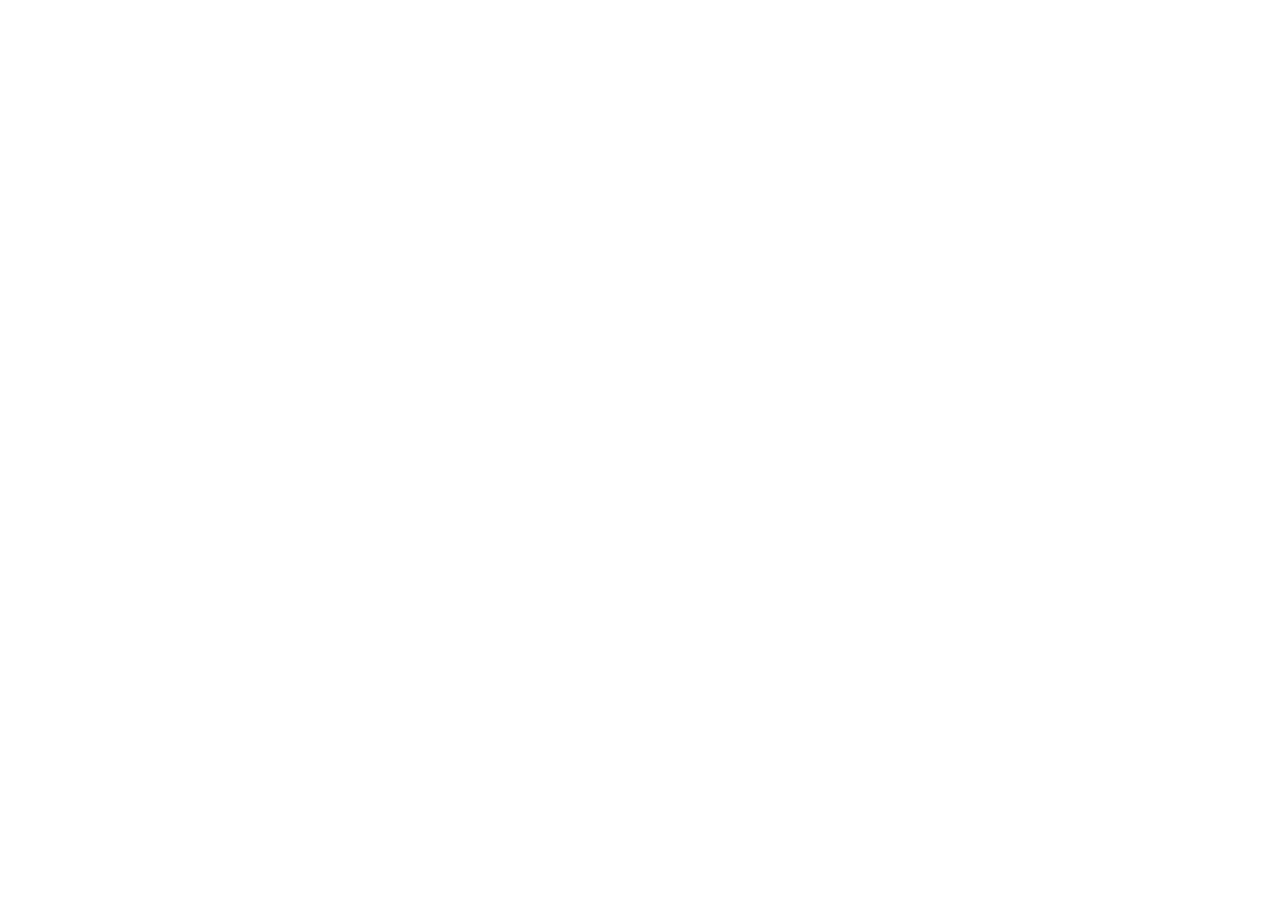
==== index.html @ f4fbe512 "redirect commit" ====
<html xmlns="http://www.w3.org/1999/xhtml" lang="en">

<head>
	<meta http-equiv="Content-Type" content="text/html; charset=utf-8" />
	<style type="text/css">
</style>
</head>
<BODY>
<A HREF="thesaathi.in/index.html">
	Saathi Foundation
</A>
<meta HTTP-EQUIV="Refresh" CONTENT="0; URL=https://ifahimkhan.github.io/Digital-Resume/">
</BODY>
</html>
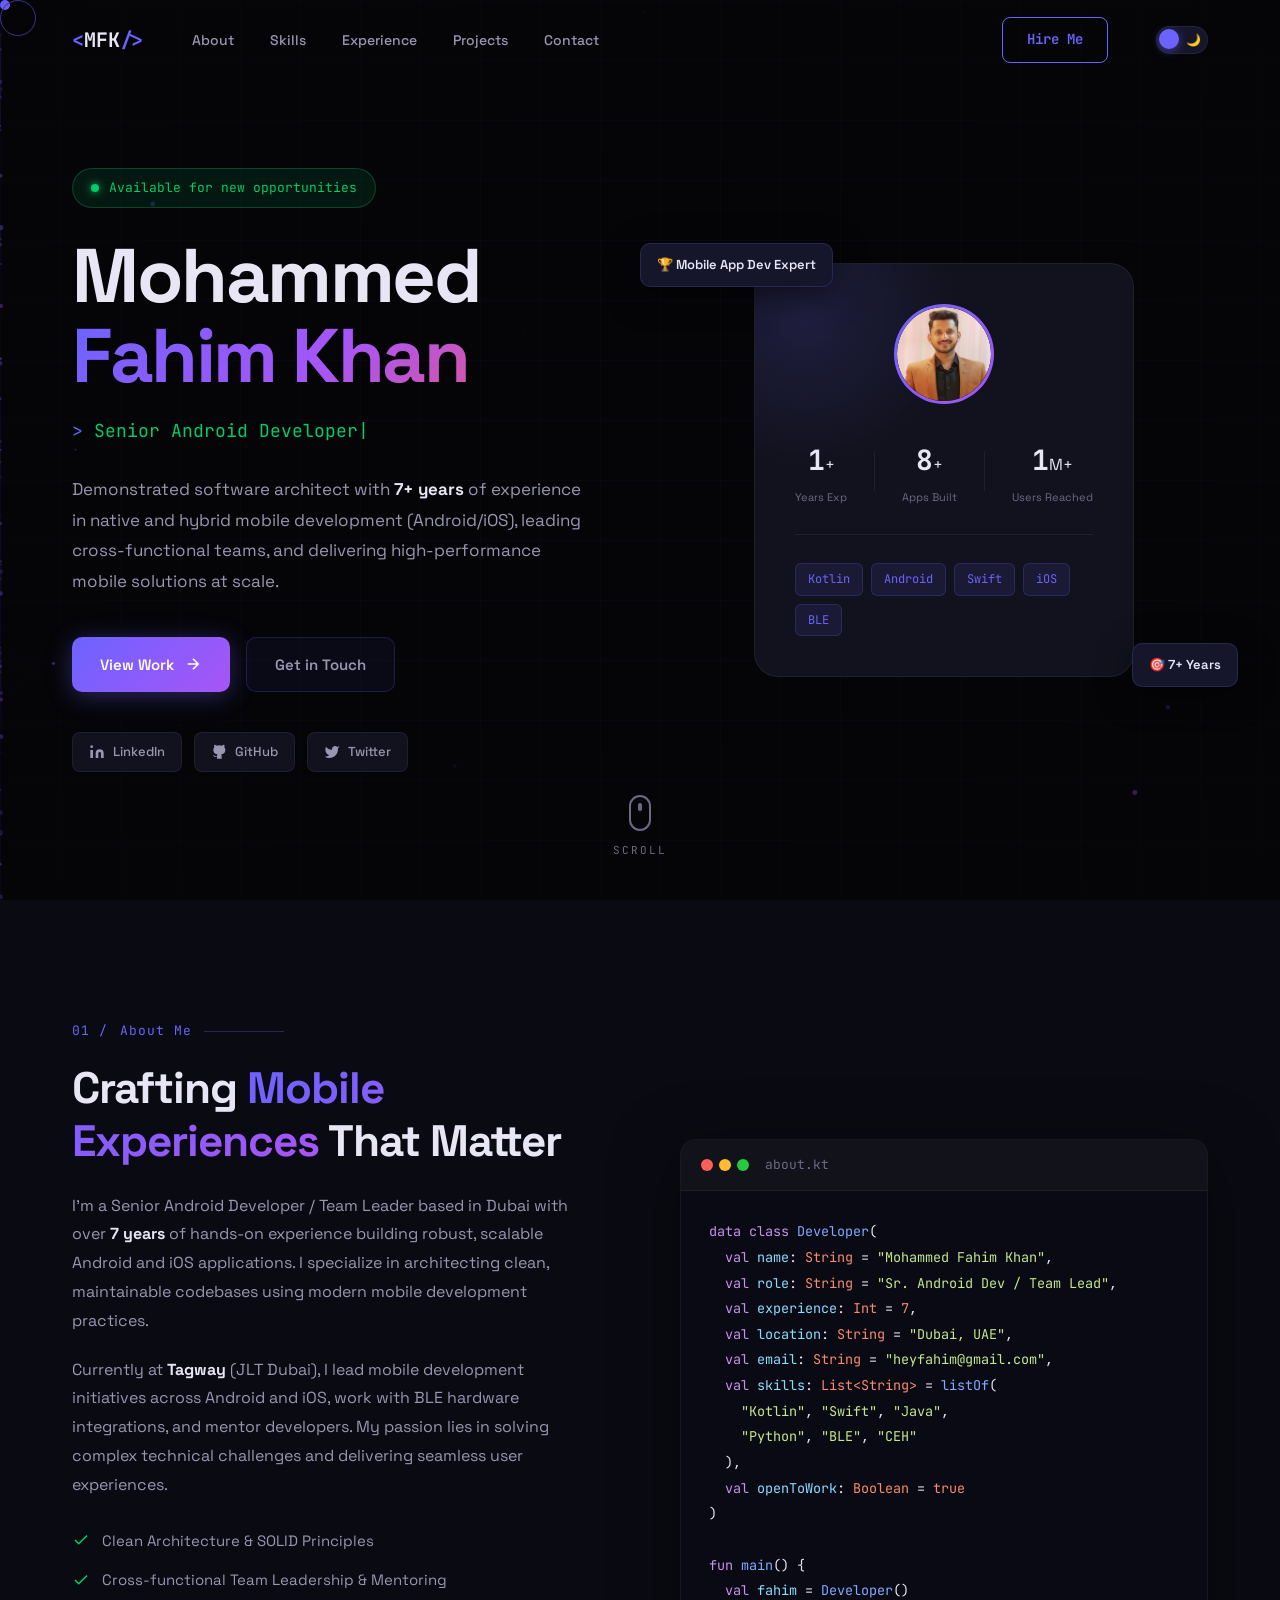
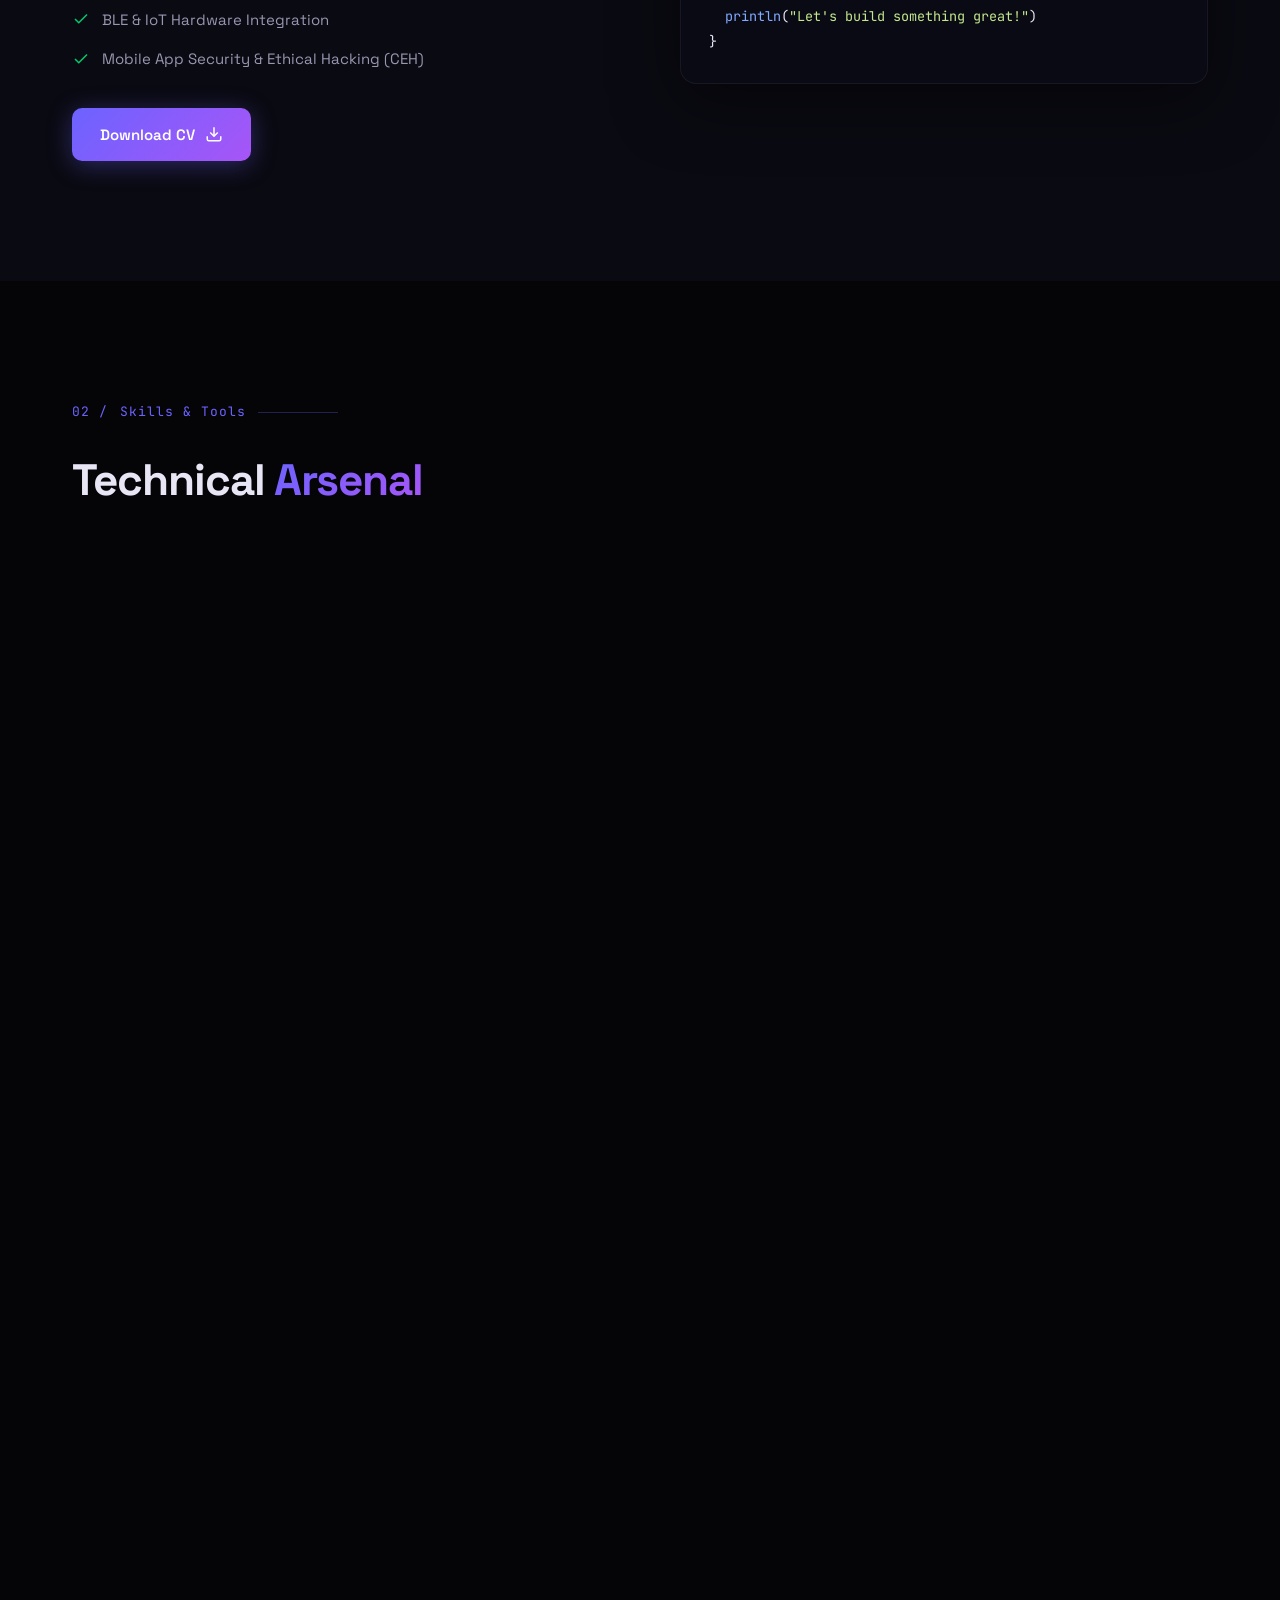
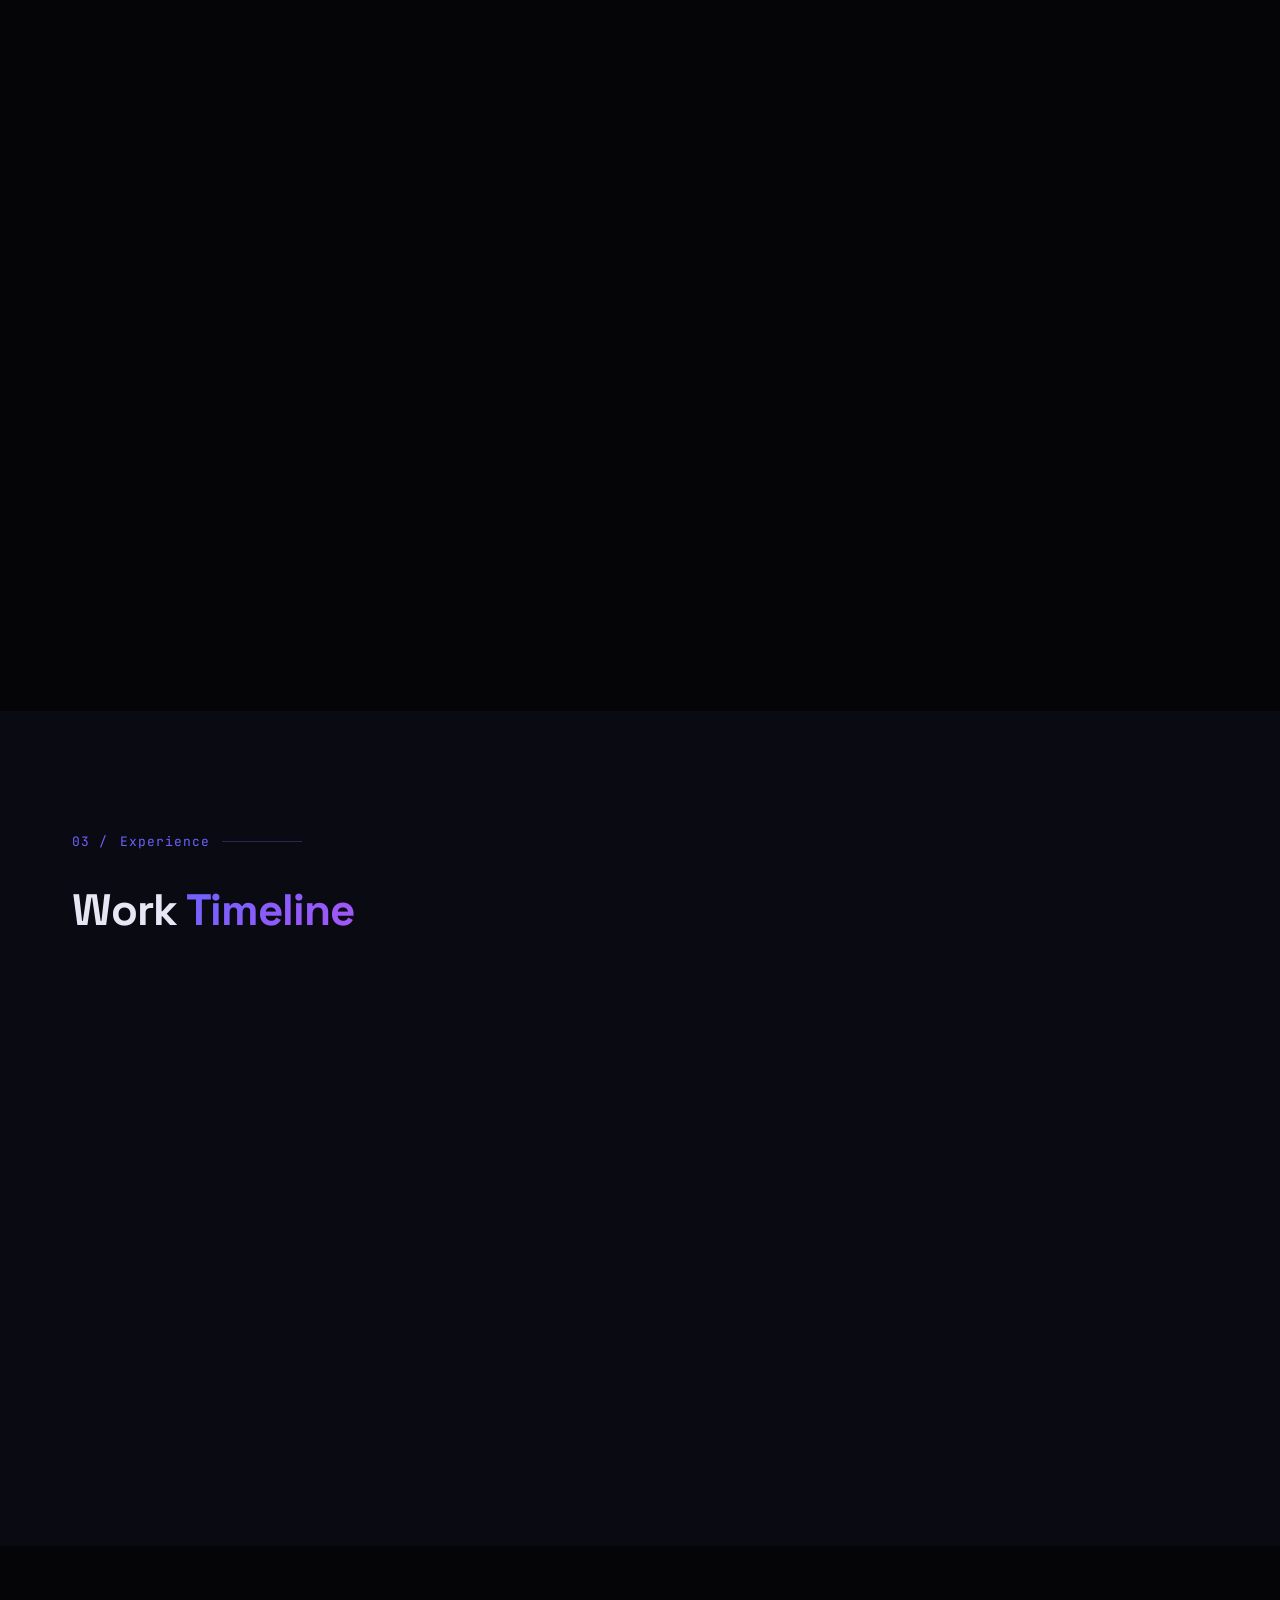
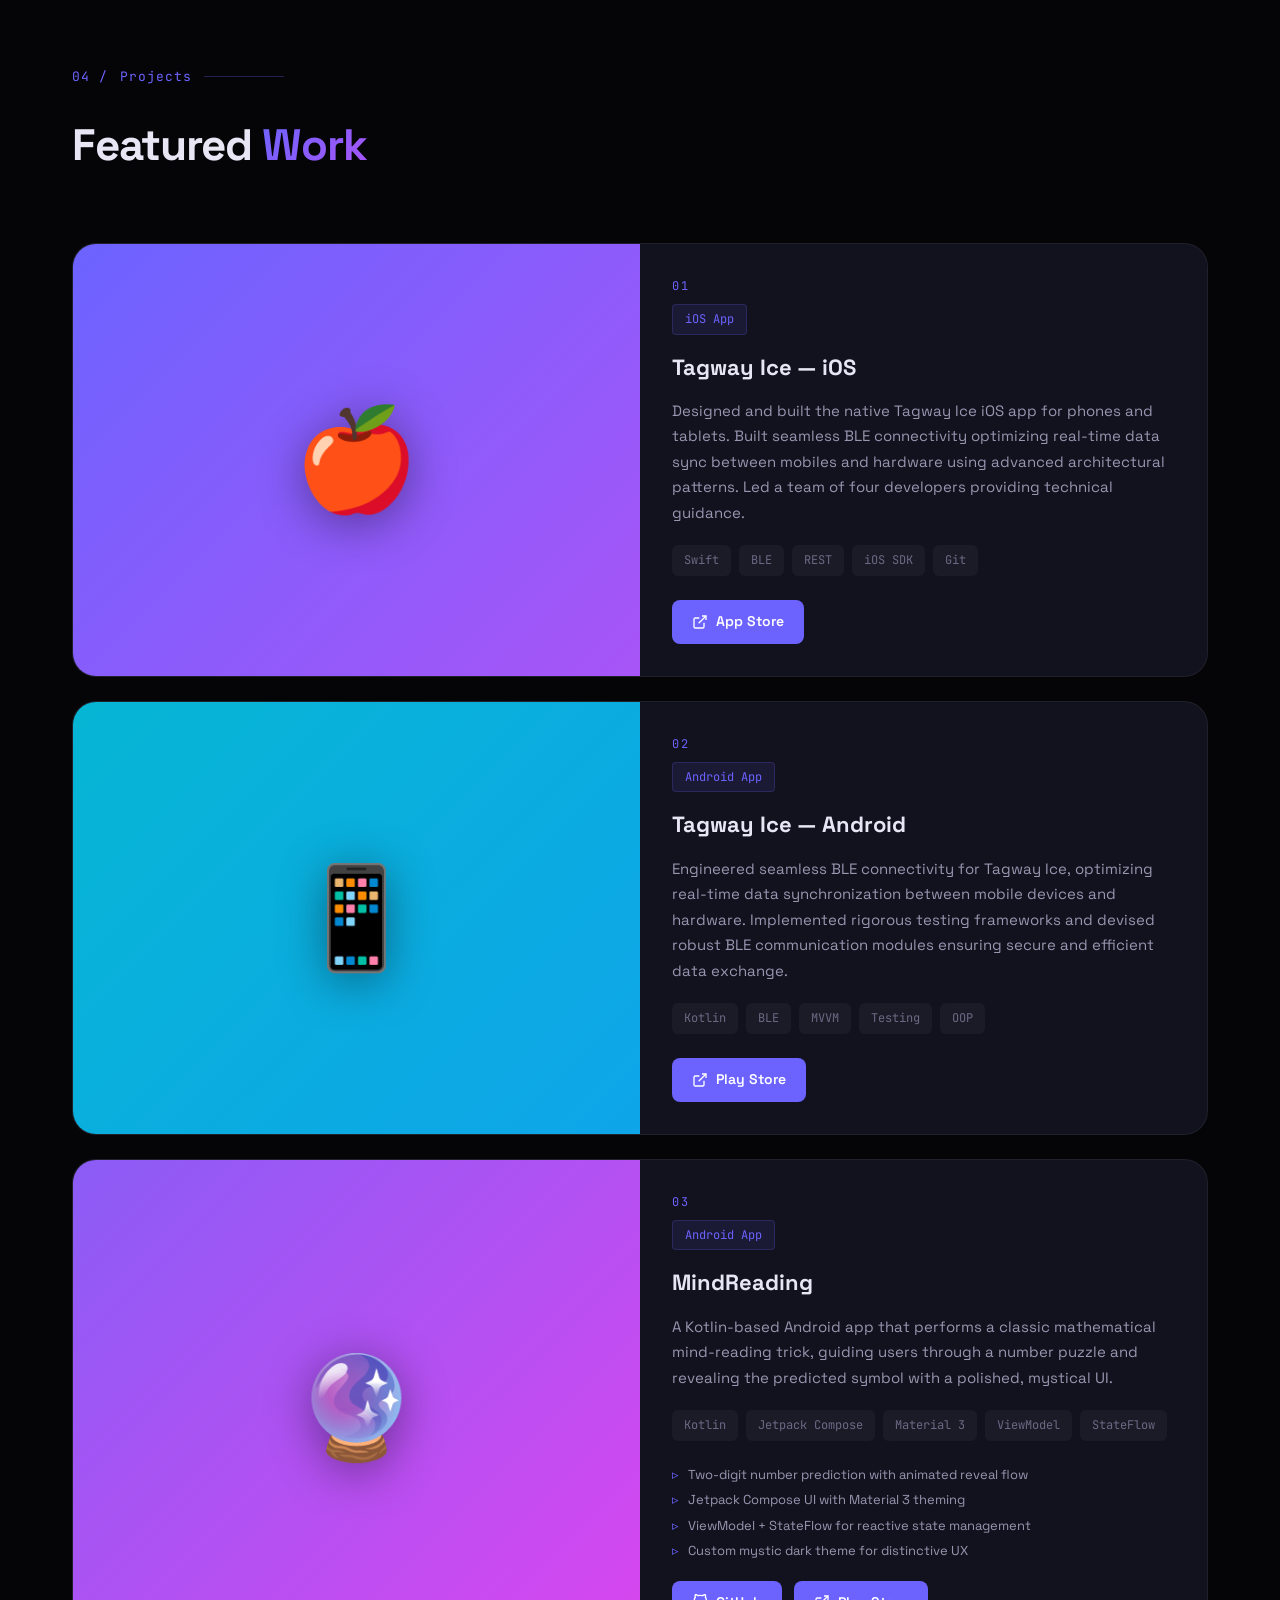
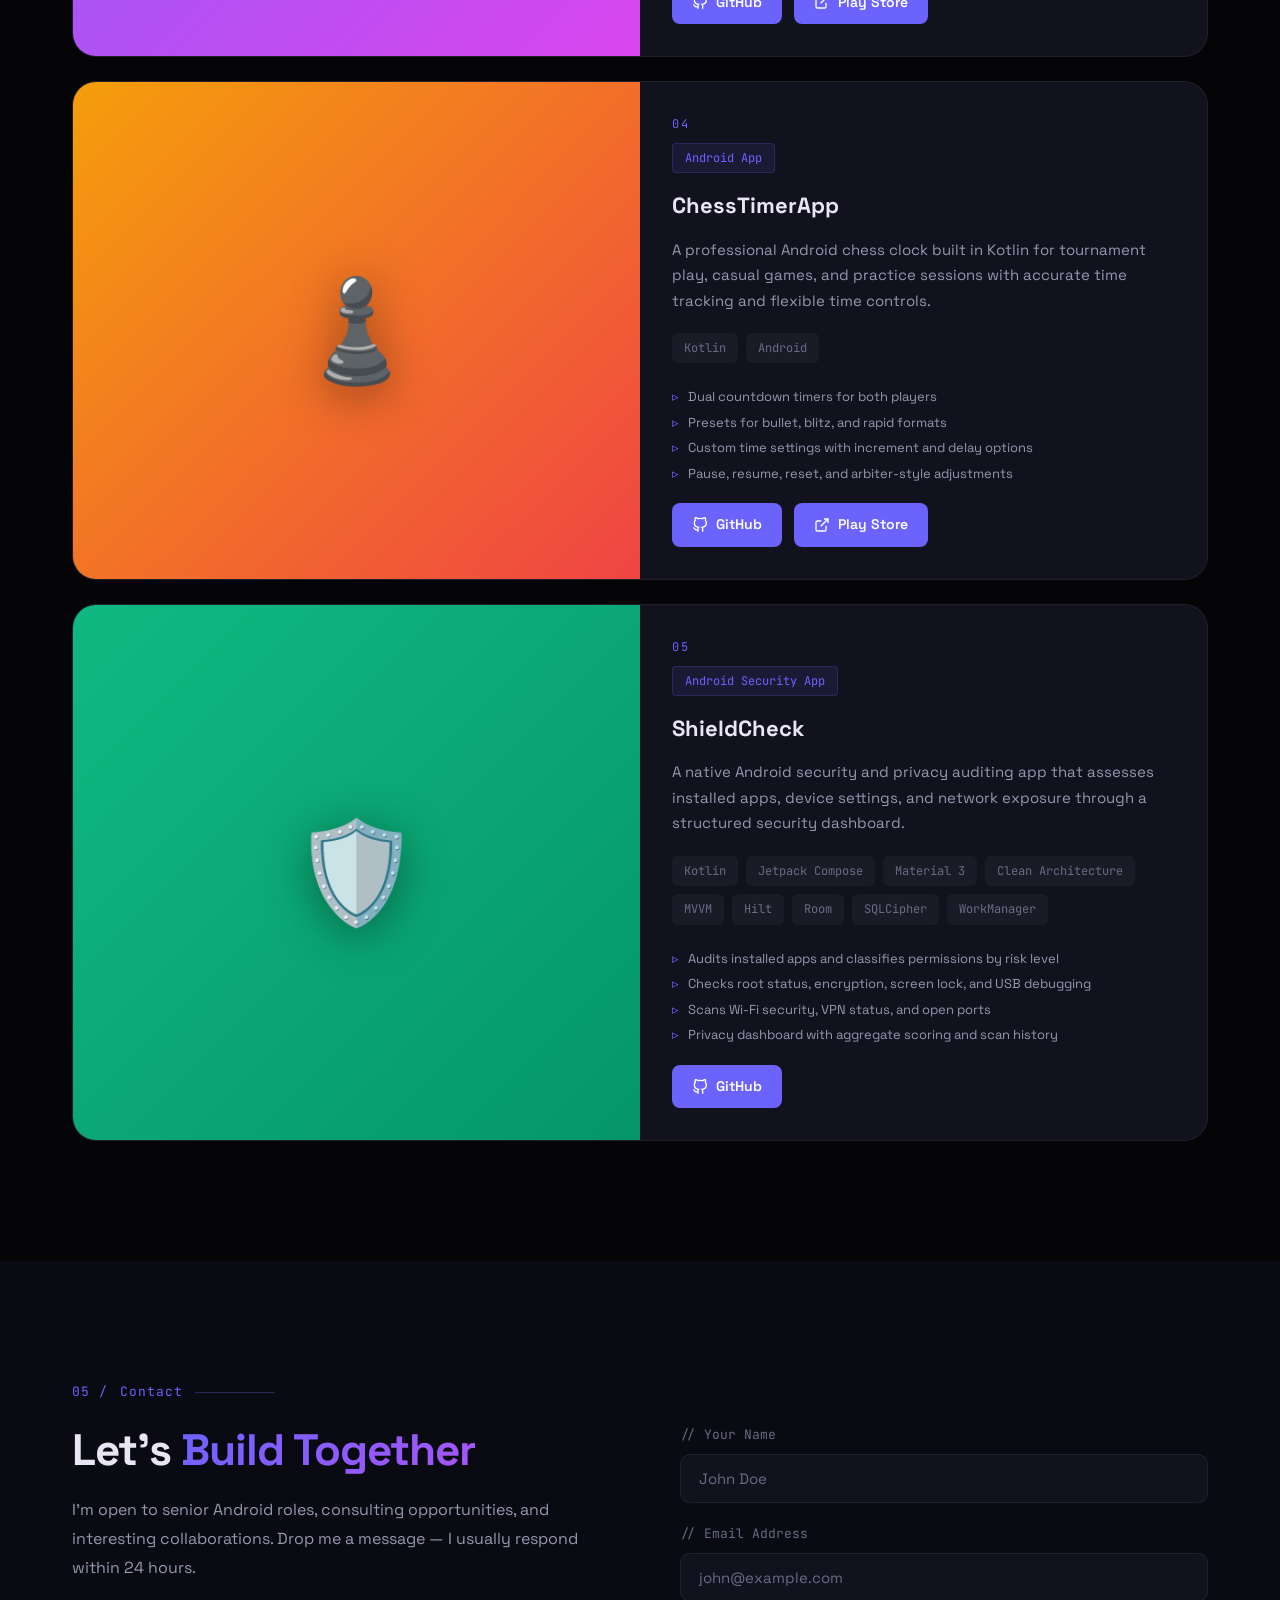
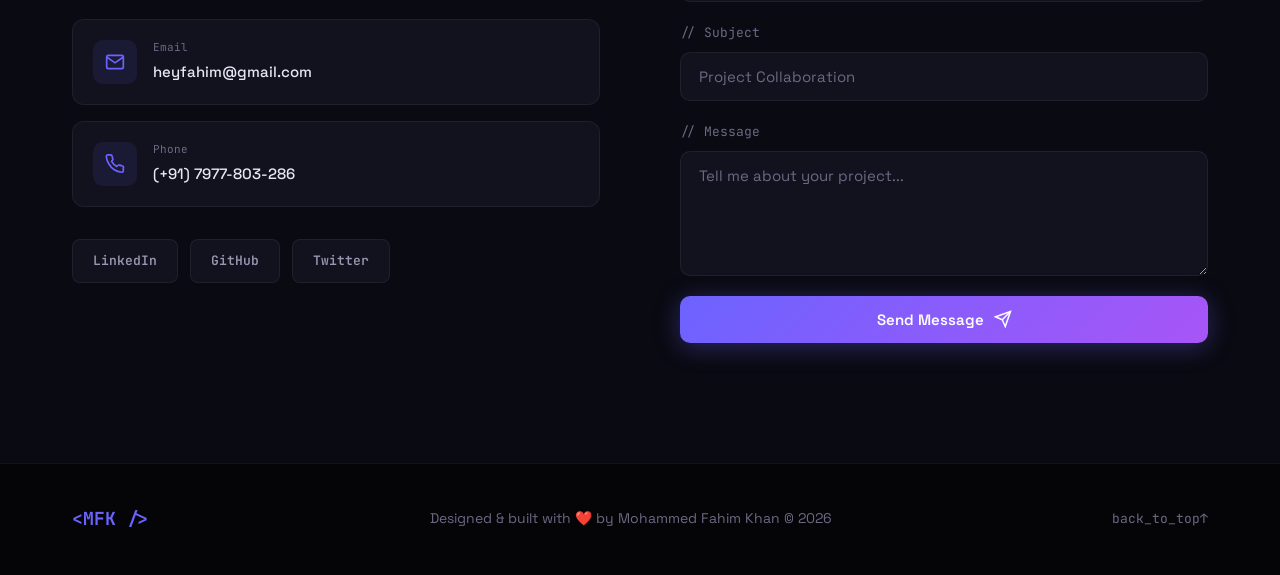
==== commit 66311540: "Add files via upload moving portfolio" ====
--- a/index.html
+++ b/index.html
@@ -1,18 +1,719 @@
-<html xmlns="http://www.w3.org/1999/xhtml" lang="en">
-
+<!DOCTYPE html>
+<html lang="en">
 <head>
-	<meta http-equiv="Content-Type" content="text/html; charset=utf-8" />
-	<style type="text/css">
-</style>
+  <meta charset="UTF-8" />
+  <meta name="viewport" content="width=device-width, initial-scale=1.0" />
+  <title>Mohammed Fahim Khan — Senior Android Developer / Team Leader</title>
+  <link rel="stylesheet" href="style.css" />
+  <link rel="preconnect" href="https://fonts.googleapis.com" />
+  <link href="https://fonts.googleapis.com/css2?family=Space+Grotesk:wght@300;400;500;600;700&family=JetBrains+Mono:wght@400;500;700&display=swap" rel="stylesheet" />
 </head>
-<BODY>
-<A HREF="thesaathi.in/index.html">
-	Saathi Foundation
-</A>
-<meta HTTP-EQUIV="Refresh" CONTENT="0; URL=https://ifahimkhan.github.io/Digital-Resume/">
-</BODY>
+<body>
+
+  <!-- CURSOR -->
+  <div class="cursor" id="cursor"></div>
+  <div class="cursor-follower" id="cursorFollower"></div>
+
+  <!-- LOADER -->
+  <div class="loader" id="loader">
+    <div class="loader-inner">
+      <div class="loader-code">
+        <span class="mono">&lt;loading/&gt;</span>
+        <div class="loader-bar"><div class="loader-fill"></div></div>
+      </div>
+    </div>
+  </div>
+
+  <!-- NAVBAR -->
+  <nav class="navbar" id="navbar">
+    <div class="nav-inner">
+      <a href="#home" class="nav-logo">
+        <span class="logo-bracket">&lt;</span>MFK<span class="logo-bracket">/&gt;</span>
+      </a>
+      <ul class="nav-links">
+        <li><a href="#about" data-text="About">About</a></li>
+        <li><a href="#skills" data-text="Skills">Skills</a></li>
+        <li><a href="#experience" data-text="Experience">Experience</a></li>
+        <li><a href="#projects" data-text="Projects">Projects</a></li>
+        <li><a href="#contact" data-text="Contact">Contact</a></li>
+      </ul>
+      <a href="mailto:heyfahim@gmail.com" class="nav-cta">Hire Me</a>
+      <label class="theme-toggle" title="Toggle theme" aria-label="Toggle dark/light mode">
+        <input type="checkbox" id="themeToggle" />
+        <span class="theme-toggle-track">
+          <span class="icon-sun">☀️</span>
+          <span class="icon-moon">🌙</span>
+        </span>
+        <span class="theme-toggle-thumb"></span>
+      </label>
+      <button class="hamburger" id="hamburger" aria-label="Menu">
+        <span></span><span></span><span></span>
+      </button>
+    </div>
+    <div class="mobile-nav" id="mobileNav">
+      <a href="#about" class="mobile-link">About</a>
+      <a href="#skills" class="mobile-link">Skills</a>
+      <a href="#experience" class="mobile-link">Experience</a>
+      <a href="#projects" class="mobile-link">Projects</a>
+      <a href="#contact" class="mobile-link">Contact</a>
+    </div>
+  </nav>
+
+  <!-- HERO -->
+  <section class="hero" id="home">
+    <div class="hero-bg">
+      <canvas id="particleCanvas"></canvas>
+    </div>
+    <div class="hero-grid-lines"></div>
+    <div class="hero-content">
+      <div class="hero-left">
+        <div class="hero-tag">
+          <span class="tag-dot"></span>
+          <span class="mono">Available for new opportunities</span>
+        </div>
+        <h1 class="hero-name">
+          <span class="name-line">Mohammed</span>
+          <span class="name-line accent">Fahim Khan</span>
+        </h1>
+        <div class="hero-title">
+          <span class="mono title-prefix">&gt;&nbsp;</span>
+          <span class="typed-text" id="typedText"></span>
+          <span class="cursor-blink">|</span>
+        </div>
+        <p class="hero-bio">
+          Demonstrated software architect with <strong>7+ years</strong> of experience in
+          native and hybrid mobile development (Android/iOS), leading cross-functional teams,
+          and delivering high-performance mobile solutions at scale.
+        </p>
+        <div class="hero-actions">
+          <a href="#projects" class="btn btn-primary">
+            <span>View Work</span>
+            <svg viewBox="0 0 24 24" fill="none" stroke="currentColor" stroke-width="2"><path d="M5 12h14M12 5l7 7-7 7"/></svg>
+          </a>
+          <a href="#contact" class="btn btn-ghost">Get in Touch</a>
+        </div>
+        <div class="hero-social">
+          <a href="https://www.linkedin.com/in/ifahimkhan/" target="_blank" class="social-chip" aria-label="LinkedIn">
+            <svg viewBox="0 0 24 24" fill="currentColor"><path d="M16 8a6 6 0 0 1 6 6v7h-4v-7a2 2 0 0 0-2-2 2 2 0 0 0-2 2v7h-4v-7a6 6 0 0 1 6-6zM2 9h4v12H2z"/><circle cx="4" cy="4" r="2"/></svg>
+            LinkedIn
+          </a>
+          <a href="https://github.com/ifahimkhan" target="_blank" class="social-chip" aria-label="GitHub">
+            <svg viewBox="0 0 24 24" fill="currentColor"><path d="M9 19c-5 1.5-5-2.5-7-3m14 6v-3.87a3.37 3.37 0 0 0-.94-2.61c3.14-.35 6.44-1.54 6.44-7A5.44 5.44 0 0 0 20 4.77 5.07 5.07 0 0 0 19.91 1S18.73.65 16 2.48a13.38 13.38 0 0 0-7 0C6.27.65 5.09 1 5.09 1A5.07 5.07 0 0 0 5 4.77a5.44 5.44 0 0 0-1.5 3.78c0 5.42 3.3 6.61 6.44 7A3.37 3.37 0 0 0 9 18.13V22"/></svg>
+            GitHub
+          </a>
+          <a href="https://twitter.com/I_fahimkhan" target="_blank" class="social-chip" aria-label="Twitter">
+            <svg viewBox="0 0 24 24" fill="currentColor"><path d="M23 3a10.9 10.9 0 0 1-3.14 1.53 4.48 4.48 0 0 0-7.86 3v1A10.66 10.66 0 0 1 3 4s-4 9 5 13a11.64 11.64 0 0 1-7 2c9 5 20 0 20-11.5a4.5 4.5 0 0 0-.08-.83A7.72 7.72 0 0 0 23 3z"/></svg>
+            Twitter
+          </a>
+        </div>
+      </div>
+      <div class="hero-right">
+        <div class="hero-card-wrap">
+          <div class="hero-card">
+            <div class="card-glow"></div>
+            <div class="avatar-ring">
+              <div class="avatar"><img src="assets/images/ifahimkhan.jpg" alt="Mohammed Fahim Khan" class="avatar-img"></div>
+            </div>
+            <div class="card-stats">
+              <div class="stat-item">
+                <span class="stat-num" data-target="7">0</span><span>+</span>
+                <span class="stat-label">Years Exp</span>
+              </div>
+              <div class="stat-divider"></div>
+              <div class="stat-item">
+                <span class="stat-num" data-target="30">0</span><span>+</span>
+                <span class="stat-label">Apps Built</span>
+              </div>
+              <div class="stat-divider"></div>
+              <div class="stat-item">
+                <span class="stat-num" data-target="5">0</span><span>M+</span>
+                <span class="stat-label">Users Reached</span>
+              </div>
+            </div>
+            <div class="card-tech-stack">
+              <span class="tech-pill">Kotlin</span>
+              <span class="tech-pill">Android</span>
+              <span class="tech-pill">Swift</span>
+              <span class="tech-pill">iOS</span>
+              <span class="tech-pill">BLE</span>
+            </div>
+          </div>
+          <div class="floating-badge badge-1">
+            <span>🏆</span> Mobile App Dev Expert
+          </div>
+          <div class="floating-badge badge-2">
+            <span>🎯</span> 7+ Years
+          </div>
+        </div>
+      </div>
+    </div>
+    <a href="#about" class="scroll-down">
+      <div class="scroll-mouse"><div class="scroll-wheel"></div></div>
+      <span class="mono">scroll</span>
+    </a>
+  </section>
+
+  <!-- ABOUT -->
+  <section class="about section" id="about">
+    <div class="container">
+      <div class="section-label">
+        <span class="mono">01 /</span> About Me
+      </div>
+      <div class="about-grid">
+        <div class="about-text">
+          <h2>Crafting <span class="accent">Mobile Experiences</span> That Matter</h2>
+          <p>I'm a Senior Android Developer / Team Leader based in Dubai with over <strong>7 years</strong> of hands-on experience building robust, scalable Android and iOS applications. I specialize in architecting clean, maintainable codebases using modern mobile development practices.</p>
+          <p>Currently at <strong>Tagway</strong> (JLT Dubai), I lead mobile development initiatives across Android and iOS, work with BLE hardware integrations, and mentor developers. My passion lies in solving complex technical challenges and delivering seamless user experiences.</p>
+          <div class="about-highlights">
+            <div class="highlight">
+              <svg viewBox="0 0 24 24" fill="none" stroke="currentColor" stroke-width="2"><polyline points="20 6 9 17 4 12"/></svg>
+              Clean Architecture & SOLID Principles
+            </div>
+            <div class="highlight">
+              <svg viewBox="0 0 24 24" fill="none" stroke="currentColor" stroke-width="2"><polyline points="20 6 9 17 4 12"/></svg>
+              Cross-functional Team Leadership & Mentoring
+            </div>
+            <div class="highlight">
+              <svg viewBox="0 0 24 24" fill="none" stroke="currentColor" stroke-width="2"><polyline points="20 6 9 17 4 12"/></svg>
+              BLE & IoT Hardware Integration
+            </div>
+            <div class="highlight">
+              <svg viewBox="0 0 24 24" fill="none" stroke="currentColor" stroke-width="2"><polyline points="20 6 9 17 4 12"/></svg>
+              Mobile App Security & Ethical Hacking (CEH)
+            </div>
+          </div>
+          <a href="./assets/Fahim_Resume.pdf" target="_blank" class="btn btn-primary">
+            <span>Download CV</span>
+            <svg viewBox="0 0 24 24" fill="none" stroke="currentColor" stroke-width="2"><path d="M21 15v4a2 2 0 0 1-2 2H5a2 2 0 0 1-2-2v-4"/><polyline points="7 10 12 15 17 10"/><line x1="12" y1="15" x2="12" y2="3"/></svg>
+          </a>
+        </div>
+        <div class="about-visual">
+          <div class="code-block">
+            <div class="code-header">
+              <div class="code-dots">
+                <span></span><span></span><span></span>
+              </div>
+              <span class="mono code-filename">about.kt</span>
+            </div>
+            <div class="code-body">
+              <pre><code><span class="c-keyword">data class</span> <span class="c-class">Developer</span>(
+  <span class="c-keyword">val</span> <span class="c-var">name</span>: <span class="c-type">String</span> = <span class="c-string">"Mohammed Fahim Khan"</span>,
+  <span class="c-keyword">val</span> <span class="c-var">role</span>: <span class="c-type">String</span> = <span class="c-string">"Sr. Android Dev / Team Lead"</span>,
+  <span class="c-keyword">val</span> <span class="c-var">experience</span>: <span class="c-type">Int</span> = <span class="c-num">7</span>,
+  <span class="c-keyword">val</span> <span class="c-var">location</span>: <span class="c-type">String</span> = <span class="c-string">"Dubai, UAE"</span>,
+  <span class="c-keyword">val</span> <span class="c-var">email</span>: <span class="c-type">String</span> = <span class="c-string">"heyfahim@gmail.com"</span>,
+  <span class="c-keyword">val</span> <span class="c-var">skills</span>: <span class="c-type">List&lt;String&gt;</span> = <span class="c-func">listOf</span>(
+    <span class="c-string">"Kotlin"</span>, <span class="c-string">"Swift"</span>, <span class="c-string">"Java"</span>,
+    <span class="c-string">"Python"</span>, <span class="c-string">"BLE"</span>, <span class="c-string">"CEH"</span>
+  ),
+  <span class="c-keyword">val</span> <span class="c-var">openToWork</span>: <span class="c-type">Boolean</span> = <span class="c-num">true</span>
+)
+
+<span class="c-keyword">fun</span> <span class="c-func">main</span>() {
+  <span class="c-keyword">val</span> <span class="c-var">fahim</span> = <span class="c-class">Developer</span>()
+  <span class="c-func">println</span>(<span class="c-string">"Let's build something great!"</span>)
+}</code></pre>
+            </div>
+          </div>
+        </div>
+      </div>
+    </div>
+  </section>
+
+  <!-- SKILLS -->
+  <section class="skills section" id="skills">
+    <div class="container">
+      <div class="section-label">
+        <span class="mono">02 /</span> Skills & Tools
+      </div>
+      <h2>Technical <span class="accent">Arsenal</span></h2>
+      <div class="skills-layout">
+        <div class="skills-categories">
+
+          <div class="skill-group reveal">
+            <div class="skill-group-header">
+              <div class="skill-icon">📱</div>
+              <h3>Software / Languages</h3>
+            </div>
+            <div class="skill-bars">
+              <div class="skill-bar-item">
+                <div class="skill-bar-info"><span>Kotlin</span><span class="skill-pct">95%</span></div>
+                <div class="skill-track"><div class="skill-fill" data-width="95"></div></div>
+              </div>
+              <div class="skill-bar-item">
+                <div class="skill-bar-info"><span>Java</span><span class="skill-pct">90%</span></div>
+                <div class="skill-track"><div class="skill-fill" data-width="90"></div></div>
+              </div>
+              <div class="skill-bar-item">
+                <div class="skill-bar-info"><span>Swift</span><span class="skill-pct">75%</span></div>
+                <div class="skill-track"><div class="skill-fill" data-width="75"></div></div>
+              </div>
+              <div class="skill-bar-item">
+                <div class="skill-bar-info"><span>Dart</span><span class="skill-pct">70%</span></div>
+                <div class="skill-track"><div class="skill-fill" data-width="70"></div></div>
+              </div>
+              <div class="skill-bar-item">
+                <div class="skill-bar-info"><span>Python</span><span class="skill-pct">65%</span></div>
+                <div class="skill-track"><div class="skill-fill" data-width="65"></div></div>
+              </div>
+            </div>
+          </div>
+
+          <div class="skill-group reveal">
+            <div class="skill-group-header">
+              <div class="skill-icon">🗄️</div>
+              <h3>Databases & Backend</h3>
+            </div>
+            <div class="skill-bars">
+              <div class="skill-bar-item">
+                <div class="skill-bar-info"><span>Firebase</span><span class="skill-pct">90%</span></div>
+                <div class="skill-track"><div class="skill-fill" data-width="90"></div></div>
+              </div>
+              <div class="skill-bar-item">
+                <div class="skill-bar-info"><span>Supabase</span><span class="skill-pct">80%</span></div>
+                <div class="skill-track"><div class="skill-fill" data-width="80"></div></div>
+              </div>
+              <div class="skill-bar-item">
+                <div class="skill-bar-info"><span>SQLite / Room</span><span class="skill-pct">88%</span></div>
+                <div class="skill-track"><div class="skill-fill" data-width="88"></div></div>
+              </div>
+              <div class="skill-bar-item">
+                <div class="skill-bar-info"><span>MySQL</span><span class="skill-pct">75%</span></div>
+                <div class="skill-track"><div class="skill-fill" data-width="75"></div></div>
+              </div>
+            </div>
+          </div>
+
+          <div class="skill-group reveal">
+            <div class="skill-group-header">
+              <div class="skill-icon">🔧</div>
+              <h3>DevOps & Tools</h3>
+            </div>
+            <div class="skill-bars">
+              <div class="skill-bar-item">
+                <div class="skill-bar-info"><span>Git / GitHub</span><span class="skill-pct">90%</span></div>
+                <div class="skill-track"><div class="skill-fill" data-width="90"></div></div>
+              </div>
+              <div class="skill-bar-item">
+                <div class="skill-bar-info"><span>GitHub Actions / CI/CD</span><span class="skill-pct">80%</span></div>
+                <div class="skill-track"><div class="skill-fill" data-width="80"></div></div>
+              </div>
+              <div class="skill-bar-item">
+                <div class="skill-bar-info"><span>Jenkins</span><span class="skill-pct">75%</span></div>
+                <div class="skill-track"><div class="skill-fill" data-width="75"></div></div>
+              </div>
+              <div class="skill-bar-item">
+                <div class="skill-bar-info"><span>SVN</span><span class="skill-pct">70%</span></div>
+                <div class="skill-track"><div class="skill-fill" data-width="70"></div></div>
+              </div>
+            </div>
+          </div>
+
+          <div class="skill-group reveal">
+            <div class="skill-group-header">
+              <div class="skill-icon">🔒</div>
+              <h3>Security</h3>
+            </div>
+            <div class="skill-bars">
+              <div class="skill-bar-item">
+                <div class="skill-bar-info"><span>Mobile App Security</span><span class="skill-pct">85%</span></div>
+                <div class="skill-track"><div class="skill-fill" data-width="85"></div></div>
+              </div>
+              <div class="skill-bar-item">
+                <div class="skill-bar-info"><span>Secure Storage & Best Practices</span><span class="skill-pct">85%</span></div>
+                <div class="skill-track"><div class="skill-fill" data-width="85"></div></div>
+              </div>
+              <div class="skill-bar-item">
+                <div class="skill-bar-info"><span>CEH (Ethical Hacking)</span><span class="skill-pct">80%</span></div>
+                <div class="skill-track"><div class="skill-fill" data-width="80"></div></div>
+              </div>
+            </div>
+          </div>
+
+        </div>
+
+        <div class="tech-tags-panel reveal">
+          <h3 class="mono">// Tech Tags</h3>
+          <div class="tech-cloud">
+            <span class="tag tag-lg">Kotlin</span>
+            <span class="tag">Coroutines</span>
+            <span class="tag tag-lg">Android SDK</span>
+            <span class="tag tag-lg">Swift</span>
+            <span class="tag">iOS SDK</span>
+            <span class="tag">Jetpack</span>
+            <span class="tag">LiveData</span>
+            <span class="tag tag-lg">Firebase</span>
+            <span class="tag">Supabase</span>
+            <span class="tag">REST APIs</span>
+            <span class="tag tag-lg">BLE</span>
+            <span class="tag tag-lg">MVVM</span>
+            <span class="tag">Room</span>
+            <span class="tag">Retrofit</span>
+            <span class="tag">Python</span>
+            <span class="tag">Dart</span>
+            <span class="tag">Dagger/Hilt</span>
+            <span class="tag">Git</span>
+            <span class="tag">Jenkins</span>
+            <span class="tag">GitHub Actions</span>
+            <span class="tag tag-lg">Clean Arch</span>
+            <span class="tag">SOLID</span>
+            <span class="tag">Unit Testing</span>
+            <span class="tag">Gradle</span>
+            <span class="tag">CEH</span>
+          </div>
+
+          <div class="certs-box">
+            <h3 class="mono">// Certifications</h3>
+            <div class="cert-item">
+              <div class="cert-icon">🛡️</div>
+              <div>
+                <strong>Certified Ethical Hacker (CEH)</strong>
+                <span>LinkedIn — 2025</span>
+              </div>
+            </div>
+            <div class="cert-item">
+              <div class="cert-icon">🤖</div>
+              <div>
+                <strong>Career Essentials in Generative AI</strong>
+                <span>Microsoft & LinkedIn — 2024</span>
+              </div>
+            </div>
+            <div class="cert-item">
+              <div class="cert-icon">☕</div>
+              <div>
+                <strong>NPTEL Programming in Java</strong>
+                <span>NPTEL — 2024</span>
+              </div>
+            </div>
+            <div class="cert-item">
+              <div class="cert-icon">🧠</div>
+              <div>
+                <strong>ML and AI Foundations: Recommendations</strong>
+                <span>LinkedIn — 2023</span>
+              </div>
+            </div>
+            <div class="cert-item">
+              <div class="cert-icon">📱</div>
+              <div>
+                <strong>Intermediate Kotlin for Android Developers</strong>
+                <span>LinkedIn — 2023</span>
+              </div>
+            </div>
+            <div class="cert-item">
+              <div class="cert-icon">⭐</div>
+              <div>
+                <strong>HackerRank Java Skill Certificate</strong>
+                <span>HackerRank — 2023</span>
+              </div>
+            </div>
+            <div class="cert-item">
+              <div class="cert-icon">🍎</div>
+              <div>
+                <strong>App Development for iOS 14</strong>
+                <span>LinkedIn — 2023</span>
+              </div>
+            </div>
+            <div class="cert-item">
+              <div class="cert-icon">🔐</div>
+              <div>
+                <strong>Ethical Hacking: Mobile Devices & Platforms</strong>
+                <span>LinkedIn — 2023</span>
+              </div>
+            </div>
+            <div class="cert-item">
+              <div class="cert-icon">🔍</div>
+              <div>
+                <strong>Android App Security: Pen Testing</strong>
+                <span>LinkedIn — 2023</span>
+              </div>
+            </div>
+            <div class="cert-item">
+              <div class="cert-icon">📐</div>
+              <div>
+                <strong>Learning SOLID Programming Principles</strong>
+                <span>LinkedIn — 2023</span>
+              </div>
+            </div>
+            <div class="cert-item">
+              <div class="cert-icon">🏅</div>
+              <div>
+                <strong>Android Enterprise Associate</strong>
+                <span>Android — 2023</span>
+              </div>
+            </div>
+          </div>
+        </div>
+      </div>
+    </div>
+  </section>
+
+  <!-- EXPERIENCE -->
+  <section class="experience section" id="experience">
+    <div class="container">
+      <div class="section-label">
+        <span class="mono">03 /</span> Experience
+      </div>
+      <h2>Work <span class="accent">Timeline</span></h2>
+      <div class="timeline">
+
+        <div class="timeline-item reveal">
+          <div class="timeline-marker">
+            <div class="marker-dot current"></div>
+          </div>
+          <div class="timeline-card">
+            <div class="timeline-header">
+              <div>
+                <div class="job-title">Senior Android Developer / Team Leader</div>
+                <div class="company">Tagway — JLT Dubai</div>
+              </div>
+              <div class="job-meta">
+                <span class="job-date">10/2018 — Present</span>
+                <span class="job-badge current-badge">Current</span>
+              </div>
+            </div>
+            <div class="job-desc">
+              <p>Engineered robust Android and iOS applications by leveraging modern frameworks and collaborating with cross-functional teams to ensure seamless integration and rapid resolution of complex technical challenges.</p>
+              <p>Instituted rigorous code review processes ensuring consistent delivery of high-quality releases. Directed collaborative Agile sprints, assigning tasks and tracking progress to advance timely feature delivery.</p>
+              <p>End-to-end mobile development cycles by introducing scalable architectures and mentoring developers, leading to accelerated deployment timelines and enhanced application reliability.</p>
+            </div>
+            <div class="job-skills">
+              <span>Kotlin</span><span>Swift</span><span>MVVM</span><span>BLE</span><span>RFID</span><span>Firebase</span><span>Agile</span><span>Team Lead</span>
+            </div>
+          </div>
+        </div>
+
+      </div>
+    </div>
+  </section>
+
+  <!-- PROJECTS -->
+  <section class="projects section" id="projects">
+    <div class="container">
+      <div class="section-label">
+        <span class="mono">04 /</span> Projects
+      </div>
+      <h2>Featured <span class="accent">Work</span></h2>
+      <div class="projects-grid">
+
+        <div class="project-card featured reveal">
+          <div class="project-visual" style="background: linear-gradient(135deg, #6c63ff 0%, #a855f7 100%)">
+            <div class="project-mockup">🍎</div>
+          </div>
+          <div class="project-body">
+            <div class="project-number mono">01</div>
+            <span class="project-tag">iOS App</span>
+            <h3>Tagway Ice — iOS</h3>
+            <p>Designed and built the native Tagway Ice iOS app for phones and tablets. Built seamless BLE connectivity optimizing real-time data sync between mobiles and hardware using advanced architectural patterns. Led a team of four developers providing technical guidance.</p>
+            <div class="project-tech">
+              <span>Swift</span><span>BLE</span><span>REST</span><span>iOS SDK</span><span>Git</span>
+            </div>
+            <div class="project-links">
+              <a href="https://apps.apple.com/in/app/tagway-ice/id6747594821" target="_blank" class="proj-link">
+                <svg viewBox="0 0 24 24" fill="none" stroke="currentColor" stroke-width="2"><path d="M18 13v6a2 2 0 0 1-2 2H5a2 2 0 0 1-2-2V8a2 2 0 0 1 2-2h6"/><polyline points="15 3 21 3 21 9"/><line x1="10" y1="14" x2="21" y2="3"/></svg>
+                App Store
+              </a>
+            </div>
+          </div>
+        </div>
+
+        <div class="project-card featured reveal">
+          <div class="project-visual" style="background: linear-gradient(135deg, #06b6d4 0%, #0ea5e9 100%)">
+            <div class="project-mockup">📱</div>
+          </div>
+          <div class="project-body">
+            <div class="project-number mono">02</div>
+            <span class="project-tag">Android App</span>
+            <h3>Tagway Ice — Android</h3>
+            <p>Engineered seamless BLE connectivity for Tagway Ice, optimizing real-time data synchronization between mobile devices and hardware. Implemented rigorous testing frameworks and devised robust BLE communication modules ensuring secure and efficient data exchange.</p>
+            <div class="project-tech">
+              <span>Kotlin</span><span>BLE</span><span>MVVM</span><span>Testing</span><span>OOP</span>
+            </div>
+            <div class="project-links">
+              <a href="https://play.google.com/store/apps/details?id=com.tagwayrfid.ice&hl=en" target="_blank" class="proj-link">
+                <svg viewBox="0 0 24 24" fill="none" stroke="currentColor" stroke-width="2"><path d="M18 13v6a2 2 0 0 1-2 2H5a2 2 0 0 1-2-2V8a2 2 0 0 1 2-2h6"/><polyline points="15 3 21 3 21 9"/><line x1="10" y1="14" x2="21" y2="3"/></svg>
+                Play Store
+              </a>
+            </div>
+          </div>
+        </div>
+
+        <div class="project-card featured reveal">
+          <div class="project-visual" style="background: linear-gradient(135deg, #8b5cf6 0%, #d946ef 100%)">
+            <div class="project-mockup">🔮</div>
+          </div>
+          <div class="project-body">
+            <div class="project-number mono">03</div>
+            <span class="project-tag">Android App</span>
+            <h3>MindReading</h3>
+            <p>A Kotlin-based Android app that performs a classic mathematical mind-reading trick, guiding users through a number puzzle and revealing the predicted symbol with a polished, mystical UI.</p>
+            <div class="project-tech">
+              <span>Kotlin</span><span>Jetpack Compose</span><span>Material 3</span><span>ViewModel</span><span>StateFlow</span>
+            </div>
+            <div class="project-highlights">
+              <ul>
+                <li>Two-digit number prediction with animated reveal flow</li>
+                <li>Jetpack Compose UI with Material 3 theming</li>
+                <li>ViewModel + StateFlow for reactive state management</li>
+                <li>Custom mystic dark theme for distinctive UX</li>
+              </ul>
+            </div>
+            <div class="project-links">
+              <a href="https://github.com/ifahimkhan/MindReading" target="_blank" class="proj-link">
+                <svg viewBox="0 0 24 24" fill="none" stroke="currentColor" stroke-width="2"><path d="M9 19c-5 1.5-5-2.5-7-3m14 6v-3.87a3.37 3.37 0 0 0-.94-2.61c3.14-.35 6.44-1.54 6.44-7A5.44 5.44 0 0 0 20 4.77 5.07 5.07 0 0 0 19.91 1S18.73.65 16 2.48a13.38 13.38 0 0 0-7 0C6.27.65 5.09 1 5.09 1A5.07 5.07 0 0 0 5 4.77a5.44 5.44 0 0 0-1.5 3.78c0 5.42 3.3 6.61 6.44 7A3.37 3.37 0 0 0 9 18.13V22"/></svg>
+                GitHub
+              </a>
+              <a href="https://play.google.com/store/apps/details?id=ml.fahimkhan.myapplication" target="_blank" class="proj-link">
+                <svg viewBox="0 0 24 24" fill="none" stroke="currentColor" stroke-width="2"><path d="M18 13v6a2 2 0 0 1-2 2H5a2 2 0 0 1-2-2V8a2 2 0 0 1 2-2h6"/><polyline points="15 3 21 3 21 9"/><line x1="10" y1="14" x2="21" y2="3"/></svg>
+                Play Store
+              </a>
+            </div>
+          </div>
+        </div>
+
+        <div class="project-card featured reveal">
+          <div class="project-visual" style="background: linear-gradient(135deg, #f59e0b 0%, #ef4444 100%)">
+            <div class="project-mockup">♟️</div>
+          </div>
+          <div class="project-body">
+            <div class="project-number mono">04</div>
+            <span class="project-tag">Android App</span>
+            <h3>ChessTimerApp</h3>
+            <p>A professional Android chess clock built in Kotlin for tournament play, casual games, and practice sessions with accurate time tracking and flexible time controls.</p>
+            <div class="project-tech">
+              <span>Kotlin</span><span>Android</span>
+            </div>
+            <div class="project-highlights">
+              <ul>
+                <li>Dual countdown timers for both players</li>
+                <li>Presets for bullet, blitz, and rapid formats</li>
+                <li>Custom time settings with increment and delay options</li>
+                <li>Pause, resume, reset, and arbiter-style adjustments</li>
+              </ul>
+            </div>
+            <div class="project-links">
+              <a href="https://github.com/ifahimkhan/ChessTimerApp" target="_blank" class="proj-link">
+                <svg viewBox="0 0 24 24" fill="none" stroke="currentColor" stroke-width="2"><path d="M9 19c-5 1.5-5-2.5-7-3m14 6v-3.87a3.37 3.37 0 0 0-.94-2.61c3.14-.35 6.44-1.54 6.44-7A5.44 5.44 0 0 0 20 4.77 5.07 5.07 0 0 0 19.91 1S18.73.65 16 2.48a13.38 13.38 0 0 0-7 0C6.27.65 5.09 1 5.09 1A5.07 5.07 0 0 0 5 4.77a5.44 5.44 0 0 0-1.5 3.78c0 5.42 3.3 6.61 6.44 7A3.37 3.37 0 0 0 9 18.13V22"/></svg>
+                GitHub
+              </a>
+              <a href="https://play.google.com/store/apps/details?id=com.fahim.chesstimer" target="_blank" class="proj-link">
+                <svg viewBox="0 0 24 24" fill="none" stroke="currentColor" stroke-width="2"><path d="M18 13v6a2 2 0 0 1-2 2H5a2 2 0 0 1-2-2V8a2 2 0 0 1 2-2h6"/><polyline points="15 3 21 3 21 9"/><line x1="10" y1="14" x2="21" y2="3"/></svg>
+                Play Store
+              </a>
+            </div>
+          </div>
+        </div>
+
+        <div class="project-card featured reveal">
+          <div class="project-visual" style="background: linear-gradient(135deg, #10b981 0%, #059669 100%)">
+            <div class="project-mockup">🛡️</div>
+          </div>
+          <div class="project-body">
+            <div class="project-number mono">05</div>
+            <span class="project-tag">Android Security App</span>
+            <h3>ShieldCheck</h3>
+            <p>A native Android security and privacy auditing app that assesses installed apps, device settings, and network exposure through a structured security dashboard.</p>
+            <div class="project-tech">
+              <span>Kotlin</span><span>Jetpack Compose</span><span>Material 3</span><span>Clean Architecture</span><span>MVVM</span><span>Hilt</span><span>Room</span><span>SQLCipher</span><span>WorkManager</span>
+            </div>
+            <div class="project-highlights">
+              <ul>
+                <li>Audits installed apps and classifies permissions by risk level</li>
+                <li>Checks root status, encryption, screen lock, and USB debugging</li>
+                <li>Scans Wi-Fi security, VPN status, and open ports</li>
+                <li>Privacy dashboard with aggregate scoring and scan history</li>
+              </ul>
+            </div>
+            <div class="project-links">
+              <a href="https://github.com/ifahimkhan/ShieldCheck" target="_blank" class="proj-link">
+                <svg viewBox="0 0 24 24" fill="none" stroke="currentColor" stroke-width="2"><path d="M9 19c-5 1.5-5-2.5-7-3m14 6v-3.87a3.37 3.37 0 0 0-.94-2.61c3.14-.35 6.44-1.54 6.44-7A5.44 5.44 0 0 0 20 4.77 5.07 5.07 0 0 0 19.91 1S18.73.65 16 2.48a13.38 13.38 0 0 0-7 0C6.27.65 5.09 1 5.09 1A5.07 5.07 0 0 0 5 4.77a5.44 5.44 0 0 0-1.5 3.78c0 5.42 3.3 6.61 6.44 7A3.37 3.37 0 0 0 9 18.13V22"/></svg>
+                GitHub
+              </a>
+            </div>
+          </div>
+        </div>
+
+      </div>
+    </div>
+  </section>
+
+  <!-- CONTACT -->
+  <section class="contact section" id="contact">
+    <div class="container">
+      <div class="section-label">
+        <span class="mono">05 /</span> Contact
+      </div>
+      <div class="contact-grid">
+        <div class="contact-left reveal">
+          <h2>Let's <span class="accent">Build Together</span></h2>
+          <p>I'm open to senior Android roles, consulting opportunities, and interesting collaborations. Drop me a message — I usually respond within 24 hours.</p>
+          <div class="contact-items">
+            <a href="mailto:heyfahim@gmail.com" class="contact-item">
+              <div class="contact-item-icon">
+                <svg viewBox="0 0 24 24" fill="none" stroke="currentColor" stroke-width="2"><path d="M4 4h16c1.1 0 2 .9 2 2v12c0 1.1-.9 2-2 2H4c-1.1 0-2-.9-2-2V6c0-1.1.9-2 2-2z"/><polyline points="22,6 12,13 2,6"/></svg>
+              </div>
+              <div>
+                <span class="contact-label mono">Email</span>
+                <span class="contact-value">heyfahim@gmail.com</span>
+              </div>
+            </a>
+            <a href="tel:+917977803286" class="contact-item">
+              <div class="contact-item-icon">
+                <svg viewBox="0 0 24 24" fill="none" stroke="currentColor" stroke-width="2"><path d="M22 16.92v3a2 2 0 0 1-2.18 2 19.79 19.79 0 0 1-8.63-3.07A19.5 19.5 0 0 1 4.69 12 19.79 19.79 0 0 1 1.61 3.46 2 2 0 0 1 3.59 1h3a2 2 0 0 1 2 1.72c.127.96.361 1.903.7 2.81a2 2 0 0 1-.45 2.11L7.91 8.96a16 16 0 0 0 6.13 6.13l1.27-1.27a2 2 0 0 1 2.11-.45c.907.339 1.85.573 2.81.7A2 2 0 0 1 22 16.92z"/></svg>
+              </div>
+              <div>
+                <span class="contact-label mono">Phone</span>
+                <span class="contact-value">(+91) 7977-803-286</span>
+              </div>
+            </a>
+          </div>
+          <div class="contact-social">
+            <a href="https://www.linkedin.com/in/ifahimkhan/" target="_blank" class="social-pill">LinkedIn</a>
+            <a href="https://github.com/ifahimkhan" target="_blank" class="social-pill">GitHub</a>
+            <a href="https://twitter.com/I_fahimkhan" target="_blank" class="social-pill">Twitter</a>
+          </div>
+        </div>
+        <div class="contact-right reveal">
+          <form class="contact-form" id="contactForm">
+            <div class="form-group">
+              <label class="mono">// Your Name</label>
+              <input type="text" placeholder="John Doe" required />
+            </div>
+            <div class="form-group">
+              <label class="mono">// Email Address</label>
+              <input type="email" placeholder="john@example.com" required />
+            </div>
+            <div class="form-group">
+              <label class="mono">// Subject</label>
+              <input type="text" placeholder="Project Collaboration" />
+            </div>
+            <div class="form-group">
+              <label class="mono">// Message</label>
+              <textarea rows="5" placeholder="Tell me about your project..." required></textarea>
+            </div>
+            <button type="submit" class="btn btn-primary btn-full">
+              <span>Send Message</span>
+              <svg viewBox="0 0 24 24" fill="none" stroke="currentColor" stroke-width="2"><line x1="22" y1="2" x2="11" y2="13"/><polygon points="22 2 15 22 11 13 2 9 22 2"/></svg>
+            </button>
+            <div class="form-success" id="formSuccess">
+              Message sent! I'll get back to you soon. 🚀
+            </div>
+          </form>
+        </div>
+      </div>
+    </div>
+  </section>
+
+  <!-- FOOTER -->
+  <footer class="footer">
+    <div class="container">
+      <div class="footer-inner">
+        <span class="mono footer-logo">&lt;MFK /&gt;</span>
+        <p class="footer-copy">Designed & built with ❤️ by Mohammed Fahim Khan &copy; 2026</p>
+        <a href="#home" class="footer-top mono">back_to_top↑</a>
+      </div>
+    </div>
+  </footer>
+
+  <script src="script.js"></script>
+</body>
 </html>
-
-
-
-
--- a/style.css
+++ b/style.css
@@ -0,0 +1,1196 @@
+/* ============================================
+   ROOT & RESET
+   ============================================ */
+*, *::before, *::after { box-sizing: border-box; margin: 0; padding: 0; }
+
+:root {
+  --bg: #050508;
+  --bg2: #0a0a12;
+  --bg3: #0f0f1a;
+  --card: #12121e;
+  --card2: #16162a;
+  --accent: #6c63ff;
+  --accent2: #a855f7;
+  --accent-glow: rgba(108,99,255,0.25);
+  --green: #00cc6a;
+  --text: #e8e6f5;
+  --text2: #9896b0;
+  --text3: #6b6984;
+  --border: rgba(255,255,255,0.06);
+  --border2: rgba(108,99,255,0.2);
+  --radius: 16px;
+  --radius-lg: 24px;
+  --mono: 'JetBrains Mono', monospace;
+  --sans: 'Space Grotesk', sans-serif;
+  --transition: 0.35s cubic-bezier(0.4,0,0.2,1);
+  --shadow: 0 4px 24px rgba(0,0,0,0.15);
+}
+
+/* LIGHT MODE */
+[data-theme="light"] {
+  --bg: #f5f5fb;
+  --bg2: #eeeef8;
+  --bg3: #e8e8f5;
+  --card: #ffffff;
+  --card2: #f0f0fa;
+  --accent: #5b52e8;
+  --accent2: #9333ea;
+  --accent-glow: rgba(91,82,232,0.15);
+  --green: #059652;
+  --text: #12102a;
+  --text2: #4b4869;
+  --text3: #9290a8;
+  --border: rgba(0,0,0,0.08);
+  --border2: rgba(91,82,232,0.25);
+  --shadow: 0 4px 24px rgba(0,0,0,0.08);
+}
+
+html { scroll-behavior: smooth; }
+
+body {
+  font-family: var(--sans);
+  background: var(--bg);
+  color: var(--text);
+  line-height: 1.7;
+  overflow-x: hidden;
+  cursor: none;
+}
+
+a { text-decoration: none; color: inherit; }
+button { cursor: none; border: none; background: none; font-family: inherit; }
+input, textarea, select { font-family: inherit; }
+img { max-width: 100%; }
+
+.container { max-width: 1200px; margin: 0 auto; padding: 0 32px; }
+.mono { font-family: var(--mono); }
+
+.section { padding: 120px 0; position: relative; }
+
+/* ============================================
+   CUSTOM CURSOR
+   ============================================ */
+.cursor {
+  width: 10px;
+  height: 10px;
+  background: var(--accent);
+  border-radius: 50%;
+  position: fixed;
+  top: 0; left: 0;
+  pointer-events: none;
+  z-index: 9999;
+  will-change: transform;
+  transform: translate(0, 0);
+  transition: none;
+  mix-blend-mode: difference;
+}
+.cursor-follower {
+  width: 36px;
+  height: 36px;
+  border: 1.5px solid rgba(108,99,255,0.5);
+  border-radius: 50%;
+  position: fixed;
+  top: 0; left: 0;
+  pointer-events: none;
+  z-index: 9998;
+  will-change: transform;
+  transform: translate(0, 0);
+  transition: border-color 0.2s ease, width 0.2s ease, height 0.2s ease;
+}
+.cursor.click { scale: 2; }
+.cursor-follower.hover { width: 48px; height: 48px; border-color: var(--accent); margin: -6px 0 0 -6px; }
+
+@media (hover: none) { .cursor, .cursor-follower { display: none; } }
+
+/* ============================================
+   LOADER
+   ============================================ */
+.loader {
+  position: fixed;
+  inset: 0;
+  background: var(--bg);
+  z-index: 10000;
+  display: flex;
+  align-items: center;
+  justify-content: center;
+  transition: opacity 0.6s ease, visibility 0.6s;
+}
+.loader.gone { opacity: 0; visibility: hidden; }
+.loader-code { text-align: center; }
+.loader-code .mono { font-size: 20px; color: var(--accent); display: block; margin-bottom: 24px; }
+.loader-bar {
+  width: 240px;
+  height: 3px;
+  background: rgba(108,99,255,0.15);
+  border-radius: 99px;
+  overflow: hidden;
+}
+.loader-fill {
+  height: 100%;
+  width: 0;
+  background: linear-gradient(90deg, var(--accent), var(--accent2));
+  border-radius: 99px;
+  animation: loadFill 1.8s cubic-bezier(0.4,0,0.2,1) forwards;
+}
+@keyframes loadFill { to { width: 100%; } }
+
+/* ============================================
+   NAVBAR
+   ============================================ */
+.navbar {
+  position: fixed;
+  top: 0; left: 0; right: 0;
+  z-index: 1000;
+  transition: var(--transition);
+}
+.navbar.scrolled {
+  background: rgba(5,5,8,0.92);
+  backdrop-filter: blur(24px);
+  border-bottom: 1px solid var(--border);
+}
+.nav-inner {
+  display: flex;
+  align-items: center;
+  height: 80px;
+  max-width: 1200px;
+  margin: 0 auto;
+  padding: 0 32px;
+  gap: 48px;
+}
+
+.nav-logo {
+  font-family: var(--mono);
+  font-size: 20px;
+  font-weight: 700;
+  white-space: nowrap;
+}
+.logo-bracket { color: var(--accent); }
+
+.nav-links {
+  display: flex;
+  list-style: none;
+  gap: 36px;
+  flex: 1;
+}
+.nav-links a {
+  font-size: 14px;
+  font-weight: 500;
+  color: var(--text2);
+  transition: color var(--transition);
+  position: relative;
+}
+.nav-links a::after {
+  content: '';
+  position: absolute;
+  bottom: -4px; left: 0;
+  width: 0; height: 1px;
+  background: var(--accent);
+  transition: width var(--transition);
+}
+.nav-links a:hover { color: var(--text); }
+.nav-links a:hover::after { width: 100%; }
+
+.nav-cta {
+  padding: 10px 24px;
+  border: 1px solid var(--accent);
+  border-radius: 8px;
+  font-size: 14px;
+  font-weight: 600;
+  color: var(--accent);
+  font-family: var(--mono);
+  transition: var(--transition);
+  white-space: nowrap;
+}
+.nav-cta:hover { background: var(--accent); color: #fff; }
+
+.hamburger {
+  display: none;
+  flex-direction: column;
+  gap: 5px;
+  margin-left: auto;
+  padding: 4px;
+}
+.hamburger span {
+  display: block;
+  width: 24px; height: 2px;
+  background: var(--text);
+  border-radius: 2px;
+  transition: var(--transition);
+}
+
+.mobile-nav {
+  display: none;
+  flex-direction: column;
+  background: rgba(10,10,18,0.98);
+  border-top: 1px solid var(--border);
+  padding: 24px 32px;
+  gap: 20px;
+}
+.mobile-nav.open { display: flex; }
+.mobile-link { font-size: 16px; font-weight: 500; color: var(--text2); }
+
+/* ============================================
+   SECTION LABEL
+   ============================================ */
+.section-label {
+  display: flex;
+  align-items: center;
+  gap: 12px;
+  font-family: var(--mono);
+  font-size: 13px;
+  color: var(--accent);
+  margin-bottom: 20px;
+  letter-spacing: 1px;
+}
+.section-label::after {
+  content: '';
+  flex: 1;
+  max-width: 80px;
+  height: 1px;
+  background: var(--accent);
+  opacity: 0.3;
+}
+
+/* ============================================
+   BUTTONS
+   ============================================ */
+.btn {
+  display: inline-flex;
+  align-items: center;
+  gap: 10px;
+  padding: 14px 28px;
+  border-radius: 10px;
+  font-size: 15px;
+  font-weight: 600;
+  transition: var(--transition);
+  font-family: var(--sans);
+  cursor: none;
+}
+.btn svg { width: 18px; height: 18px; }
+
+.btn-primary {
+  background: linear-gradient(135deg, var(--accent), var(--accent2));
+  color: #fff;
+  box-shadow: 0 4px 24px rgba(108,99,255,0.35);
+}
+.btn-primary:hover { transform: translateY(-2px); box-shadow: 0 8px 32px rgba(108,99,255,0.5); }
+
+.btn-ghost {
+  border: 1px solid var(--border2);
+  color: var(--text2);
+  background: rgba(108,99,255,0.06);
+}
+.btn-ghost:hover { border-color: var(--accent); color: var(--accent); background: rgba(108,99,255,0.12); }
+
+.btn-full { width: 100%; justify-content: center; }
+
+/* ============================================
+   HERO
+   ============================================ */
+.hero {
+  min-height: 100vh;
+  display: flex;
+  align-items: center;
+  position: relative;
+  overflow: hidden;
+  background: var(--bg);
+}
+
+.hero-bg {
+  position: absolute;
+  inset: 0;
+  z-index: 0;
+}
+
+#particleCanvas {
+  width: 100%;
+  height: 100%;
+  opacity: 0.6;
+}
+
+.hero-grid-lines {
+  position: absolute;
+  inset: 0;
+  background-image:
+    linear-gradient(rgba(108,99,255,0.04) 1px, transparent 1px),
+    linear-gradient(90deg, rgba(108,99,255,0.04) 1px, transparent 1px);
+  background-size: 60px 60px;
+  z-index: 0;
+  mask-image: radial-gradient(ellipse 80% 80% at 50% 50%, black 30%, transparent 100%);
+}
+
+.hero-content {
+  display: grid;
+  grid-template-columns: 1fr 1fr;
+  gap: 80px;
+  align-items: center;
+  max-width: 1200px;
+  margin: 0 auto;
+  padding: 120px 32px 80px;
+  position: relative;
+  z-index: 1;
+  width: 100%;
+}
+
+.hero-tag {
+  display: inline-flex;
+  align-items: center;
+  gap: 10px;
+  padding: 8px 18px;
+  background: rgba(0,255,136,0.08);
+  border: 1px solid rgba(0,255,136,0.2);
+  border-radius: 50px;
+  margin-bottom: 28px;
+  font-size: 13px;
+  color: var(--green);
+}
+.tag-dot {
+  width: 8px; height: 8px;
+  border-radius: 50%;
+  background: var(--green);
+  box-shadow: 0 0 8px var(--green);
+  animation: blink 2s ease infinite;
+}
+@keyframes blink { 0%, 100% { opacity: 1; } 50% { opacity: 0.3; } }
+
+.hero-name {
+  font-size: clamp(44px, 6vw, 76px);
+  font-weight: 700;
+  line-height: 1.05;
+  letter-spacing: -2.5px;
+  margin-bottom: 20px;
+}
+.name-line { display: block; }
+.name-line.accent {
+  background: linear-gradient(135deg, var(--accent), var(--accent2), #f5576c);
+  -webkit-background-clip: text;
+  -webkit-text-fill-color: transparent;
+  background-clip: text;
+}
+
+.hero-title {
+  display: flex;
+  align-items: center;
+  font-family: var(--mono);
+  font-size: 18px;
+  color: var(--text2);
+  margin-bottom: 28px;
+}
+.title-prefix { color: var(--accent); }
+.typed-text { color: var(--green); }
+.cursor-blink { color: var(--green); animation: blink 1s step-end infinite; }
+
+.hero-bio {
+  font-size: 17px;
+  color: var(--text2);
+  line-height: 1.8;
+  max-width: 520px;
+  margin-bottom: 40px;
+}
+.hero-bio strong { color: var(--text); }
+
+.hero-actions { display: flex; gap: 16px; flex-wrap: wrap; margin-bottom: 40px; }
+
+.hero-social { display: flex; gap: 12px; flex-wrap: wrap; }
+.social-chip {
+  display: inline-flex;
+  align-items: center;
+  gap: 8px;
+  padding: 8px 16px;
+  background: var(--card);
+  border: 1px solid var(--border);
+  border-radius: 8px;
+  font-size: 13px;
+  font-weight: 500;
+  color: var(--text2);
+  transition: var(--transition);
+}
+.social-chip svg { width: 16px; height: 16px; }
+.social-chip:hover { border-color: var(--accent); color: var(--accent); background: rgba(108,99,255,0.08); }
+
+/* Hero Right */
+.hero-card-wrap { position: relative; display: flex; justify-content: center; }
+
+.hero-card {
+  background: var(--card);
+  border: 1px solid var(--border);
+  border-radius: var(--radius-lg);
+  padding: 40px;
+  position: relative;
+  overflow: hidden;
+  max-width: 380px;
+  width: 100%;
+}
+
+.card-glow {
+  position: absolute;
+  width: 300px; height: 300px;
+  border-radius: 50%;
+  background: radial-gradient(circle, rgba(108,99,255,0.15) 0%, transparent 70%);
+  top: -100px; left: -100px;
+  pointer-events: none;
+}
+
+.avatar-ring {
+  width: 100px; height: 100px;
+  border-radius: 50%;
+  background: linear-gradient(135deg, var(--accent), var(--accent2));
+  padding: 3px;
+  margin: 0 auto 32px;
+}
+.avatar {
+  width: 100%; height: 100%;
+  border-radius: 50%;
+  background: var(--card);
+  display: flex;
+  align-items: center;
+  justify-content: center;
+  font-size: 22px;
+  font-weight: 700;
+  font-family: var(--mono);
+  color: var(--accent);
+  overflow: hidden;
+}
+.avatar-img {
+  width: 100%;
+  height: 100%;
+  object-fit: cover;
+  border-radius: 50%;
+}
+
+.card-stats {
+  display: flex;
+  justify-content: space-between;
+  align-items: center;
+  margin-bottom: 28px;
+  padding-bottom: 28px;
+  border-bottom: 1px solid var(--border);
+}
+.stat-item { text-align: center; }
+.stat-num { font-size: 28px; font-weight: 700; font-family: var(--mono); color: var(--text); }
+.stat-label { display: block; font-size: 11px; color: var(--text3); margin-top: 4px; }
+.stat-divider { width: 1px; height: 40px; background: var(--border); }
+
+.card-tech-stack { display: flex; flex-wrap: wrap; gap: 8px; }
+.tech-pill {
+  padding: 5px 12px;
+  background: rgba(108,99,255,0.1);
+  border: 1px solid rgba(108,99,255,0.2);
+  border-radius: 6px;
+  font-size: 12px;
+  font-family: var(--mono);
+  color: var(--accent);
+}
+
+.floating-badge {
+  position: absolute;
+  background: var(--card2);
+  border: 1px solid var(--border2);
+  border-radius: 10px;
+  padding: 10px 16px;
+  font-size: 13px;
+  font-weight: 600;
+  white-space: nowrap;
+  box-shadow: 0 8px 32px rgba(0,0,0,0.5);
+}
+.badge-1 { top: -20px; left: -40px; animation: floatA 3s ease-in-out infinite; }
+.badge-2 { bottom: -10px; right: -30px; animation: floatB 3s ease-in-out infinite; }
+
+@keyframes floatA { 0%,100% { transform: translateY(0); } 50% { transform: translateY(-10px); } }
+@keyframes floatB { 0%,100% { transform: translateY(0); } 50% { transform: translateY(8px); } }
+
+/* Scroll down */
+.scroll-down {
+  position: absolute;
+  bottom: 40px;
+  left: 50%;
+  transform: translateX(-50%);
+  display: flex;
+  flex-direction: column;
+  align-items: center;
+  gap: 10px;
+  font-family: var(--mono);
+  font-size: 11px;
+  color: var(--text3);
+  letter-spacing: 2px;
+  text-transform: uppercase;
+  z-index: 1;
+  transition: color var(--transition);
+}
+.scroll-down:hover { color: var(--accent); }
+.scroll-mouse {
+  width: 22px; height: 36px;
+  border: 2px solid currentColor;
+  border-radius: 12px;
+  display: flex;
+  justify-content: center;
+  padding-top: 6px;
+}
+.scroll-wheel {
+  width: 4px; height: 8px;
+  background: currentColor;
+  border-radius: 2px;
+  animation: scrollAnim 2s ease-in-out infinite;
+}
+@keyframes scrollAnim { 0%,100% { opacity: 1; transform: none; } 100% { opacity: 0; transform: translateY(10px); } }
+
+/* ============================================
+   ABOUT
+   ============================================ */
+.about { background: var(--bg2); }
+
+.about-grid {
+  display: grid;
+  grid-template-columns: 1fr 1fr;
+  gap: 80px;
+  align-items: center;
+}
+.about-text h2 {
+  font-size: clamp(28px, 4vw, 44px);
+  font-weight: 700;
+  letter-spacing: -1px;
+  margin-bottom: 24px;
+  line-height: 1.2;
+}
+.accent {
+  background: linear-gradient(135deg, var(--accent), var(--accent2));
+  -webkit-background-clip: text;
+  -webkit-text-fill-color: transparent;
+  background-clip: text;
+}
+.about-text p { color: var(--text2); font-size: 16px; margin-bottom: 20px; line-height: 1.8; }
+.about-text p strong { color: var(--text); }
+
+.about-highlights { margin: 28px 0 36px; display: flex; flex-direction: column; gap: 14px; }
+.highlight {
+  display: flex;
+  align-items: center;
+  gap: 12px;
+  font-size: 15px;
+  color: var(--text2);
+}
+.highlight svg { width: 18px; height: 18px; color: var(--green); flex-shrink: 0; }
+
+/* Code Block */
+.code-block {
+  background: #0a0a14;
+  border: 1px solid var(--border);
+  border-radius: var(--radius);
+  overflow: hidden;
+  box-shadow: 0 16px 64px rgba(0,0,0,0.5);
+}
+.code-header {
+  display: flex;
+  align-items: center;
+  gap: 12px;
+  padding: 14px 20px;
+  background: rgba(255,255,255,0.03);
+  border-bottom: 1px solid var(--border);
+}
+.code-dots { display: flex; gap: 6px; }
+.code-dots span {
+  width: 12px; height: 12px;
+  border-radius: 50%;
+  background: var(--border);
+}
+.code-dots span:nth-child(1) { background: #ff5f57; }
+.code-dots span:nth-child(2) { background: #febc2e; }
+.code-dots span:nth-child(3) { background: #28c840; }
+.code-filename { font-size: 13px; color: var(--text3); margin-left: 4px; }
+
+.code-body { padding: 28px; overflow-x: auto; }
+.code-body pre { margin: 0; }
+.code-body code { font-family: var(--mono); font-size: 13.5px; line-height: 1.9; }
+
+/* Syntax colors */
+.c-keyword { color: #c792ea; }
+.c-class { color: #82aaff; }
+.c-var { color: #89ddff; }
+.c-type { color: #f78c6c; }
+.c-string { color: #c3e88d; }
+.c-num { color: #f78c6c; }
+.c-func { color: #82aaff; }
+
+/* ============================================
+   SKILLS
+   ============================================ */
+.skills { background: var(--bg); }
+.skills > .container > h2 {
+  font-size: clamp(28px, 4vw, 44px);
+  font-weight: 700;
+  letter-spacing: -1px;
+  margin-bottom: 60px;
+}
+
+.skills-layout {
+  display: grid;
+  grid-template-columns: 1fr 1fr;
+  gap: 40px;
+  align-items: start;
+}
+
+.skill-group {
+  background: var(--card);
+  border: 1px solid var(--border);
+  border-radius: var(--radius);
+  padding: 32px;
+  margin-bottom: 20px;
+  transition: border-color var(--transition);
+}
+.skill-group:hover { border-color: var(--border2); }
+.skill-group-header {
+  display: flex;
+  align-items: center;
+  gap: 14px;
+  margin-bottom: 24px;
+}
+.skill-icon { font-size: 28px; }
+.skill-group-header h3 { font-size: 18px; font-weight: 600; }
+
+.skill-bars { display: flex; flex-direction: column; gap: 16px; }
+.skill-bar-item {}
+.skill-bar-info {
+  display: flex;
+  justify-content: space-between;
+  font-size: 14px;
+  margin-bottom: 8px;
+}
+.skill-pct { font-family: var(--mono); color: var(--accent); font-size: 13px; }
+.skill-track {
+  height: 6px;
+  background: rgba(255,255,255,0.06);
+  border-radius: 99px;
+  overflow: hidden;
+}
+.skill-fill {
+  height: 100%;
+  background: linear-gradient(90deg, var(--accent), var(--accent2));
+  border-radius: 99px;
+  width: 0;
+  transition: width 1.2s cubic-bezier(0.4,0,0.2,1);
+}
+
+/* Tech Tags Panel */
+.tech-tags-panel {
+  background: var(--card);
+  border: 1px solid var(--border);
+  border-radius: var(--radius);
+  padding: 32px;
+  position: sticky;
+  top: 100px;
+}
+.tech-tags-panel h3 {
+  font-size: 14px;
+  color: var(--text3);
+  margin-bottom: 20px;
+}
+
+.tech-cloud { display: flex; flex-wrap: wrap; gap: 10px; margin-bottom: 36px; }
+.tag {
+  padding: 8px 16px;
+  background: rgba(108,99,255,0.08);
+  border: 1px solid rgba(108,99,255,0.15);
+  border-radius: 8px;
+  font-size: 13px;
+  font-family: var(--mono);
+  color: var(--text2);
+  transition: var(--transition);
+  cursor: default;
+}
+.tag:hover { background: rgba(108,99,255,0.2); color: var(--accent); border-color: rgba(108,99,255,0.4); }
+.tag-lg { font-size: 14px; padding: 9px 18px; color: var(--text); }
+
+.certs-box { border-top: 1px solid var(--border); padding-top: 28px; }
+.certs-box h3 { font-size: 14px; color: var(--text3); margin-bottom: 20px; }
+.cert-item {
+  display: flex;
+  align-items: center;
+  gap: 16px;
+  padding: 16px;
+  background: rgba(255,255,255,0.02);
+  border-radius: 10px;
+  margin-bottom: 12px;
+  border: 1px solid var(--border);
+}
+.cert-icon { font-size: 24px; flex-shrink: 0; }
+.cert-item strong { display: block; font-size: 14px; margin-bottom: 2px; }
+.cert-item span { font-size: 12px; color: var(--text3); font-family: var(--mono); }
+
+/* ============================================
+   EXPERIENCE
+   ============================================ */
+.experience { background: var(--bg2); }
+.experience > .container > h2 {
+  font-size: clamp(28px, 4vw, 44px);
+  font-weight: 700;
+  letter-spacing: -1px;
+  margin-bottom: 60px;
+}
+
+.timeline { position: relative; padding-left: 40px; }
+
+.timeline-item {
+  display: flex;
+  gap: 32px;
+  margin-bottom: 40px;
+  position: relative;
+}
+
+.timeline-marker {
+  display: flex;
+  flex-direction: column;
+  align-items: center;
+  position: absolute;
+  left: -40px;
+}
+.marker-dot {
+  width: 14px; height: 14px;
+  border-radius: 50%;
+  background: var(--card);
+  border: 2px solid var(--accent);
+  position: relative;
+  z-index: 1;
+  flex-shrink: 0;
+}
+.marker-dot.current {
+  background: var(--accent);
+  box-shadow: 0 0 0 4px rgba(108,99,255,0.2);
+}
+.marker-line {
+  width: 2px;
+  flex: 1;
+  min-height: 40px;
+  background: linear-gradient(to bottom, var(--accent), transparent);
+  opacity: 0.3;
+  margin-top: 4px;
+}
+
+.timeline-card {
+  flex: 1;
+  background: var(--card);
+  border: 1px solid var(--border);
+  border-radius: var(--radius);
+  padding: 28px 32px;
+  transition: var(--transition);
+  margin-left: 16px;
+}
+.timeline-card:hover {
+  border-color: var(--border2);
+  transform: translateX(4px);
+}
+
+.timeline-header {
+  display: flex;
+  justify-content: space-between;
+  align-items: flex-start;
+  gap: 16px;
+  margin-bottom: 16px;
+  flex-wrap: wrap;
+}
+.job-title { font-size: 18px; font-weight: 700; margin-bottom: 4px; }
+.company { font-size: 14px; color: var(--accent); font-family: var(--mono); }
+.job-meta { display: flex; flex-direction: column; align-items: flex-end; gap: 8px; }
+.job-date { font-size: 13px; color: var(--text3); font-family: var(--mono); }
+.job-badge { padding: 4px 12px; border-radius: 20px; font-size: 11px; font-weight: 600; text-transform: uppercase; letter-spacing: 1px; }
+.current-badge { background: rgba(0,255,136,0.1); color: var(--green); border: 1px solid rgba(0,255,136,0.2); }
+
+.job-desc p { font-size: 15px; color: var(--text2); margin-bottom: 20px; line-height: 1.7; }
+
+.job-skills { display: flex; flex-wrap: wrap; gap: 8px; }
+.job-skills span {
+  padding: 5px 12px;
+  background: rgba(108,99,255,0.08);
+  border: 1px solid rgba(108,99,255,0.15);
+  border-radius: 6px;
+  font-size: 12px;
+  font-family: var(--mono);
+  color: var(--text3);
+}
+
+/* ============================================
+   PROJECTS
+   ============================================ */
+.projects { background: var(--bg); }
+.projects > .container > h2 {
+  font-size: clamp(28px, 4vw, 44px);
+  font-weight: 700;
+  letter-spacing: -1px;
+  margin-bottom: 60px;
+}
+
+.projects-grid {
+  display: grid;
+  grid-template-columns: 1fr 1fr;
+  grid-template-rows: auto;
+  gap: 24px;
+}
+
+.project-card {
+  background: var(--card);
+  border: 1px solid var(--border);
+  border-radius: var(--radius-lg);
+  overflow: hidden;
+  transition: var(--transition);
+}
+.project-card:hover {
+  border-color: rgba(108,99,255,0.35);
+  transform: translateY(-6px);
+  box-shadow: 0 20px 60px rgba(0,0,0,0.5);
+}
+
+.project-card.featured { grid-column: 1 / -1; display: grid; grid-template-columns: 1fr 1fr; }
+
+.project-visual {
+  display: flex;
+  align-items: center;
+  justify-content: center;
+  min-height: 200px;
+  position: relative;
+}
+.project-card.featured .project-visual { min-height: 100%; }
+
+.project-mockup { font-size: 72px; filter: drop-shadow(0 8px 24px rgba(0,0,0,0.4)); }
+.project-card.featured .project-mockup { font-size: 100px; }
+
+.project-body { padding: 32px; }
+
+.project-number {
+  font-size: 12px;
+  color: var(--accent);
+  margin-bottom: 8px;
+  letter-spacing: 2px;
+}
+.project-tag {
+  display: inline-block;
+  padding: 4px 12px;
+  background: rgba(108,99,255,0.1);
+  border: 1px solid rgba(108,99,255,0.2);
+  border-radius: 4px;
+  font-size: 12px;
+  font-family: var(--mono);
+  color: var(--accent);
+  margin-bottom: 14px;
+}
+.project-body h3 { font-size: 22px; font-weight: 700; margin-bottom: 12px; }
+.project-body p { font-size: 15px; color: var(--text2); line-height: 1.7; margin-bottom: 20px; }
+
+.project-tech { display: flex; flex-wrap: wrap; gap: 8px; margin-bottom: 24px; }
+.project-tech span {
+  padding: 5px 12px;
+  background: rgba(255,255,255,0.04);
+  border-radius: 6px;
+  font-size: 12px;
+  font-family: var(--mono);
+  color: var(--text3);
+  max-width: 100%;
+  overflow: hidden;
+  text-overflow: ellipsis;
+  white-space: nowrap;
+}
+
+.project-highlights { margin-bottom: 20px; }
+.project-highlights ul {
+  list-style: none;
+  padding: 0;
+  margin: 0;
+  display: grid;
+  gap: 6px;
+}
+.project-highlights li {
+  font-size: 13px;
+  color: var(--text2);
+  line-height: 1.5;
+  padding-left: 16px;
+  position: relative;
+}
+.project-highlights li::before {
+  content: "▹";
+  position: absolute;
+  left: 0;
+  color: var(--accent);
+}
+
+.project-links { display: flex; gap: 12px; }
+.proj-link {
+  display: inline-flex;
+  align-items: center;
+  gap: 8px;
+  padding: 10px 20px;
+  border-radius: 8px;
+  font-size: 14px;
+  font-weight: 600;
+  background: var(--accent);
+  color: #fff;
+  transition: var(--transition);
+}
+.proj-link svg { width: 16px; height: 16px; }
+.proj-link:hover { background: var(--accent2); transform: translateY(-2px); }
+.proj-link.ghost { background: transparent; border: 1px solid var(--border); color: var(--text2); }
+.proj-link.ghost:hover { border-color: var(--accent); color: var(--accent); background: rgba(108,99,255,0.08); }
+
+/* ============================================
+   CONTACT
+   ============================================ */
+.contact { background: var(--bg2); }
+
+.contact-grid {
+  display: grid;
+  grid-template-columns: 1fr 1fr;
+  gap: 80px;
+  align-items: start;
+}
+.contact-left h2 {
+  font-size: clamp(28px, 4vw, 44px);
+  font-weight: 700;
+  letter-spacing: -1px;
+  margin-bottom: 20px;
+  line-height: 1.2;
+}
+.contact-left > p { color: var(--text2); font-size: 16px; line-height: 1.8; margin-bottom: 36px; }
+
+.contact-items { display: flex; flex-direction: column; gap: 16px; margin-bottom: 32px; }
+.contact-item {
+  display: flex;
+  align-items: center;
+  gap: 16px;
+  padding: 18px 20px;
+  background: var(--card);
+  border: 1px solid var(--border);
+  border-radius: 12px;
+  transition: var(--transition);
+}
+.contact-item:hover { border-color: var(--accent); transform: translateX(4px); }
+.contact-item-icon {
+  width: 44px; height: 44px;
+  border-radius: 10px;
+  background: rgba(108,99,255,0.1);
+  display: flex; align-items: center; justify-content: center;
+  flex-shrink: 0;
+}
+.contact-item-icon svg { width: 20px; height: 20px; color: var(--accent); }
+.contact-label { font-family: var(--mono); font-size: 11px; color: var(--text3); display: block; margin-bottom: 2px; }
+.contact-value { font-size: 15px; font-weight: 500; }
+
+.contact-social { display: flex; gap: 12px; flex-wrap: wrap; }
+.social-pill {
+  padding: 10px 20px;
+  background: var(--card);
+  border: 1px solid var(--border);
+  border-radius: 8px;
+  font-size: 13px;
+  font-weight: 600;
+  font-family: var(--mono);
+  color: var(--text2);
+  transition: var(--transition);
+}
+.social-pill:hover { border-color: var(--accent); color: var(--accent); background: rgba(108,99,255,0.08); }
+
+/* Form */
+.contact-form { display: flex; flex-direction: column; gap: 20px; }
+.form-group { display: flex; flex-direction: column; gap: 8px; }
+.form-group label { font-family: var(--mono); font-size: 13px; color: var(--text3); }
+.form-group input,
+.form-group textarea {
+  padding: 14px 18px;
+  background: var(--card);
+  border: 1px solid var(--border);
+  border-radius: 10px;
+  color: var(--text);
+  font-size: 15px;
+  outline: none;
+  transition: border-color var(--transition);
+  resize: vertical;
+}
+.form-group input:focus,
+.form-group textarea:focus { border-color: var(--accent); background: var(--card2); }
+.form-group input::placeholder,
+.form-group textarea::placeholder { color: var(--text3); }
+
+.form-success {
+  display: none;
+  padding: 16px;
+  background: rgba(0,255,136,0.08);
+  border: 1px solid rgba(0,255,136,0.2);
+  border-radius: 10px;
+  font-size: 14px;
+  color: var(--green);
+  font-weight: 600;
+  text-align: center;
+}
+.form-success.show { display: block; animation: fadeUp 0.4s ease; }
+
+/* ============================================
+   FOOTER
+   ============================================ */
+.footer {
+  padding: 40px 0;
+  border-top: 1px solid var(--border);
+  background: var(--bg);
+}
+.footer-inner {
+  display: flex;
+  align-items: center;
+  justify-content: space-between;
+  flex-wrap: wrap;
+  gap: 16px;
+}
+.footer-logo { font-size: 18px; font-weight: 700; color: var(--accent); }
+.footer-copy { font-size: 14px; color: var(--text3); }
+.footer-top { font-size: 13px; color: var(--text3); transition: color var(--transition); }
+.footer-top:hover { color: var(--accent); }
+
+/* ============================================
+   REVEAL ANIMATIONS
+   ============================================ */
+.reveal {
+  opacity: 0;
+  transform: translateY(40px);
+  transition: opacity 0.7s ease, transform 0.7s ease;
+}
+.reveal.visible {
+  opacity: 1;
+  transform: none;
+}
+@media (prefers-reduced-motion: reduce) {
+  .reveal { opacity: 1; transform: none; transition: none; }
+}
+
+@keyframes fadeUp {
+  from { opacity: 0; transform: translateY(12px); }
+  to { opacity: 1; transform: none; }
+}
+
+/* ============================================
+   THEME TOGGLE BUTTON
+   ============================================ */
+.theme-toggle {
+  position: relative;
+  width: 52px;
+  height: 28px;
+  flex-shrink: 0;
+}
+.theme-toggle input {
+  opacity: 0;
+  width: 0;
+  height: 0;
+  position: absolute;
+}
+.theme-toggle-track {
+  position: absolute;
+  inset: 0;
+  border-radius: 99px;
+  background: var(--card2);
+  border: 1px solid var(--border);
+  cursor: none;
+  transition: background var(--transition), border-color var(--transition);
+  display: flex;
+  align-items: center;
+  justify-content: space-between;
+  padding: 0 6px;
+  font-size: 12px;
+}
+.theme-toggle-track .icon-sun  { line-height: 1; }
+.theme-toggle-track .icon-moon { line-height: 1; }
+
+.theme-toggle-thumb {
+  position: absolute;
+  top: 3px;
+  left: 3px;
+  width: 20px;
+  height: 20px;
+  border-radius: 50%;
+  background: var(--accent);
+  box-shadow: 0 2px 8px rgba(108,99,255,0.5);
+  transition: transform var(--transition), background var(--transition);
+  pointer-events: none;
+}
+.theme-toggle input:checked ~ .theme-toggle-thumb {
+  transform: translateX(24px);
+}
+[data-theme="light"] .theme-toggle-thumb {
+  background: var(--accent);
+  box-shadow: 0 2px 8px rgba(91,82,232,0.4);
+}
+
+/* Smooth theme transition — exclude cursor elements */
+body, header, section, footer, nav, main,
+.navbar, .hero, .about, .skills, .experience, .projects, .contact, .footer,
+.card, .hero-card, .timeline-card, .project-card, .skill-group,
+.tech-tags-panel, .code-block, .contact-form, .contact-item,
+.tag, .cert-item, .social-chip, .social-pill, .job-skills span,
+.project-tech span, .tech-pill, .card-tech-stack, .footer-inner,
+.section-label, .about-text, .about-visual, h1, h2, h3, h4, h5, p, a,
+input, textarea, select, label, .nav-cta, .btn, .mobile-nav,
+.announcement-bar, .hero-tag, .floating-badge, .stat-item, .stat-label,
+.loader, .loader-bar, .loader-fill, .certs-box, .highlight,
+.scroll-down, .theme-toggle-track, .theme-toggle-thumb {
+  transition: background-color 0.4s ease, border-color 0.4s ease, color 0.3s ease;
+}
+
+/* Light mode specific overrides */
+[data-theme="light"] .hero {
+  background: linear-gradient(135deg, #f0effc 0%, #e8e8f5 100%);
+}
+[data-theme="light"] .hero-grid-lines {
+  background-image:
+    linear-gradient(rgba(91,82,232,0.06) 1px, transparent 1px),
+    linear-gradient(90deg, rgba(91,82,232,0.06) 1px, transparent 1px);
+}
+[data-theme="light"] .code-block { background: #1e1e2e; }
+[data-theme="light"] .code-body code { filter: brightness(1.1); }
+[data-theme="light"] .loader { background: var(--bg); }
+[data-theme="light"] .navbar.scrolled { background: rgba(245,245,251,0.92); }
+[data-theme="light"] .floating-badge { box-shadow: 0 8px 32px rgba(0,0,0,0.12); }
+[data-theme="light"] .hero-card { box-shadow: 0 8px 40px rgba(91,82,232,0.1); }
+[data-theme="light"] .timeline-card:hover { box-shadow: 0 8px 32px rgba(91,82,232,0.1); }
+[data-theme="light"] .project-card:hover { box-shadow: 0 20px 60px rgba(0,0,0,0.12); }
+
+/* ============================================
+   RESPONSIVE
+   ============================================ */
+@media (max-width: 1024px) {
+  .hero-content { grid-template-columns: 1fr; gap: 40px; }
+  .hero-right { display: none; }
+  .about-grid { grid-template-columns: 1fr; }
+  .skills-layout { grid-template-columns: 1fr; }
+  .tech-tags-panel { position: static; }
+  .contact-grid { grid-template-columns: 1fr; }
+  .project-card.featured { grid-column: auto; display: block; }
+  .project-card.featured .project-visual { min-height: 200px; }
+}
+
+@media (max-width: 768px) {
+  .nav-links { display: none; }
+  .nav-cta { display: none; }
+  .hamburger { display: flex; }
+  .projects-grid { grid-template-columns: 1fr; }
+  .section { padding: 80px 0; }
+  .timeline { padding-left: 24px; }
+  .footer-inner { justify-content: center; text-align: center; }
+  .container { padding: 0 24px; }
+  .project-body { padding: 20px; }
+  .project-mockup { font-size: 48px; }
+  .project-card.featured .project-mockup { font-size: 64px; }
+  .project-visual { min-height: 150px; }
+  .project-card.featured .project-visual { min-height: 150px; }
+  .about-grid { gap: 40px; }
+  .contact-grid { gap: 40px; }
+  .badge-1, .badge-2 { display: none; }
+}
+
+@media (max-width: 480px) {
+  .container { padding: 0 20px; }
+  .hero-content { padding: 100px 20px 60px; }
+  .hero-name { letter-spacing: -1.5px; }
+  .card-stats { gap: 12px; }
+  .section { padding: 60px 0; }
+  .about-grid { gap: 24px; }
+  .contact-grid { gap: 24px; }
+  .projects-grid { gap: 16px; }
+  .project-card { max-width: 100%; }
+  .project-body { padding: 16px; }
+  .project-highlights li { font-size: 12px; }
+  .project-body p { font-size: 14px; }
+  .project-body h3 { font-size: 18px; }
+  .proj-link { padding: 8px 14px; font-size: 13px; }
+  .project-links { flex-wrap: wrap; }
+}
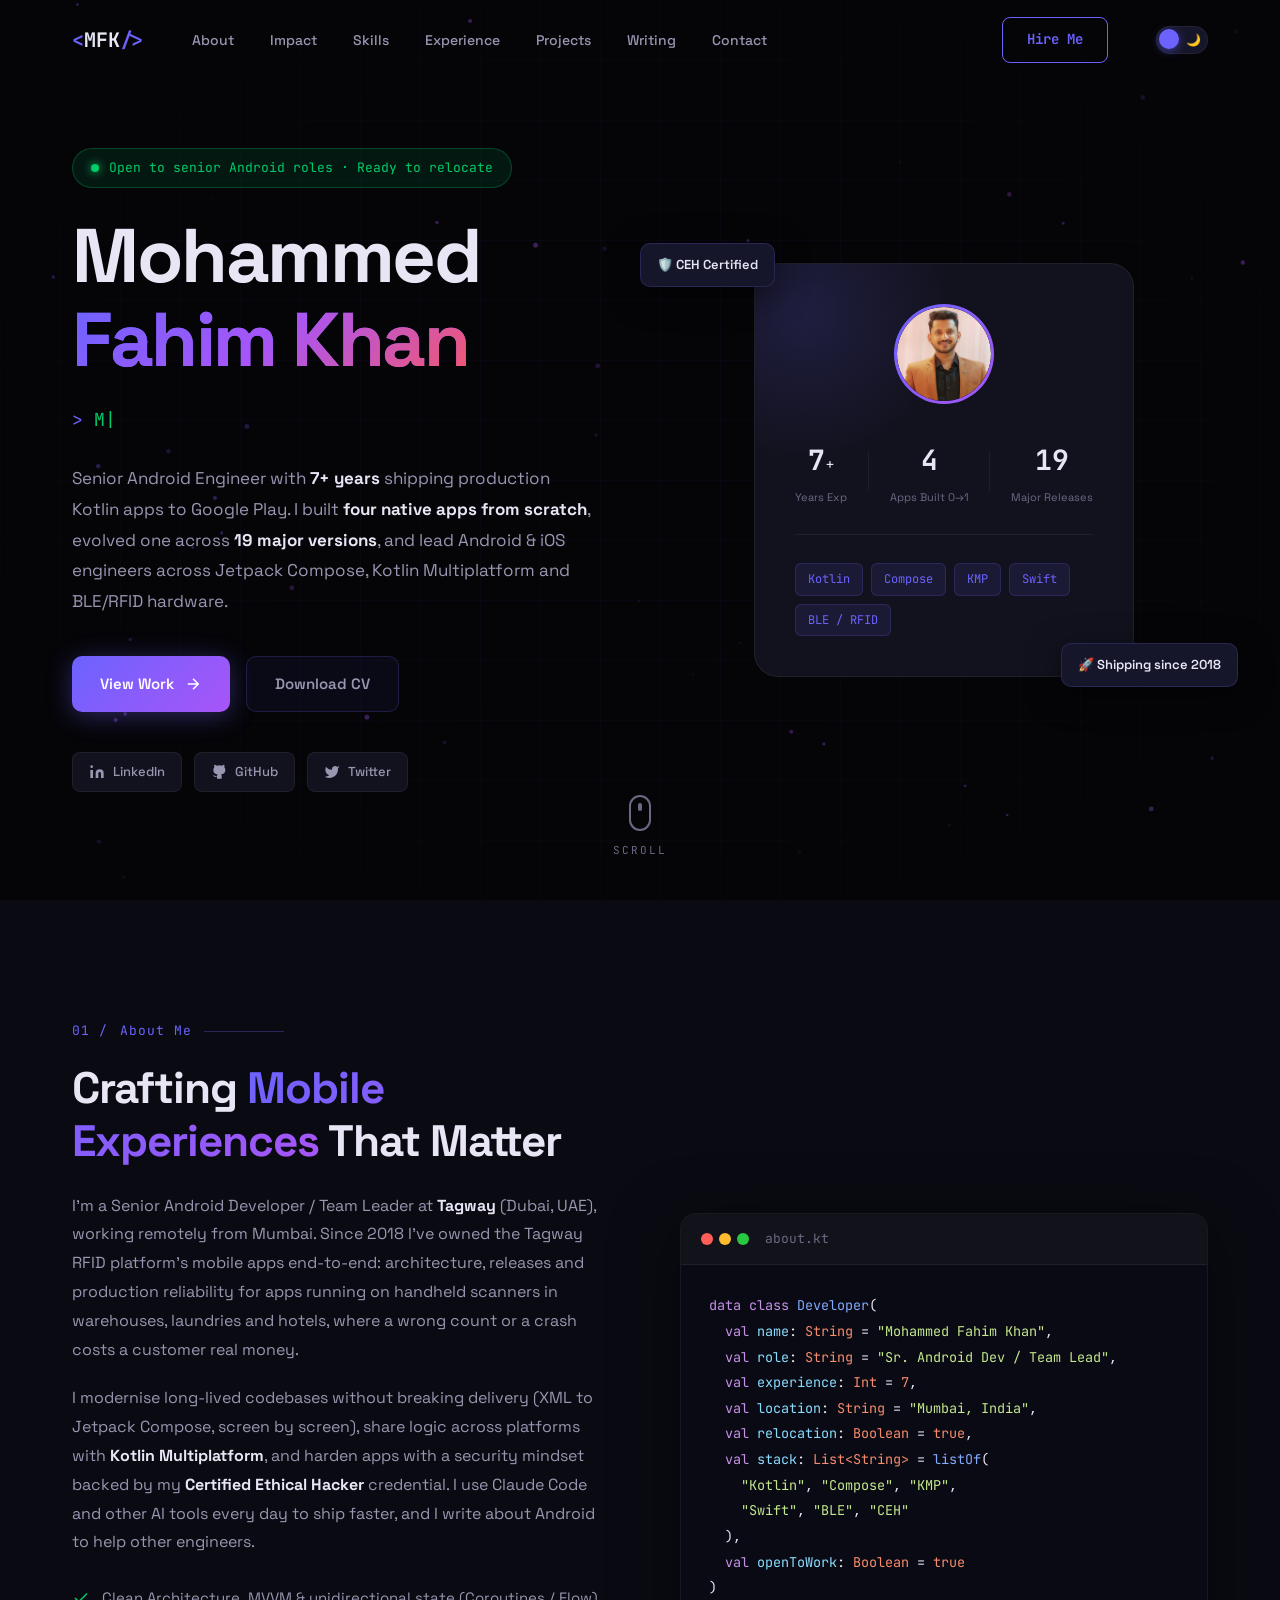
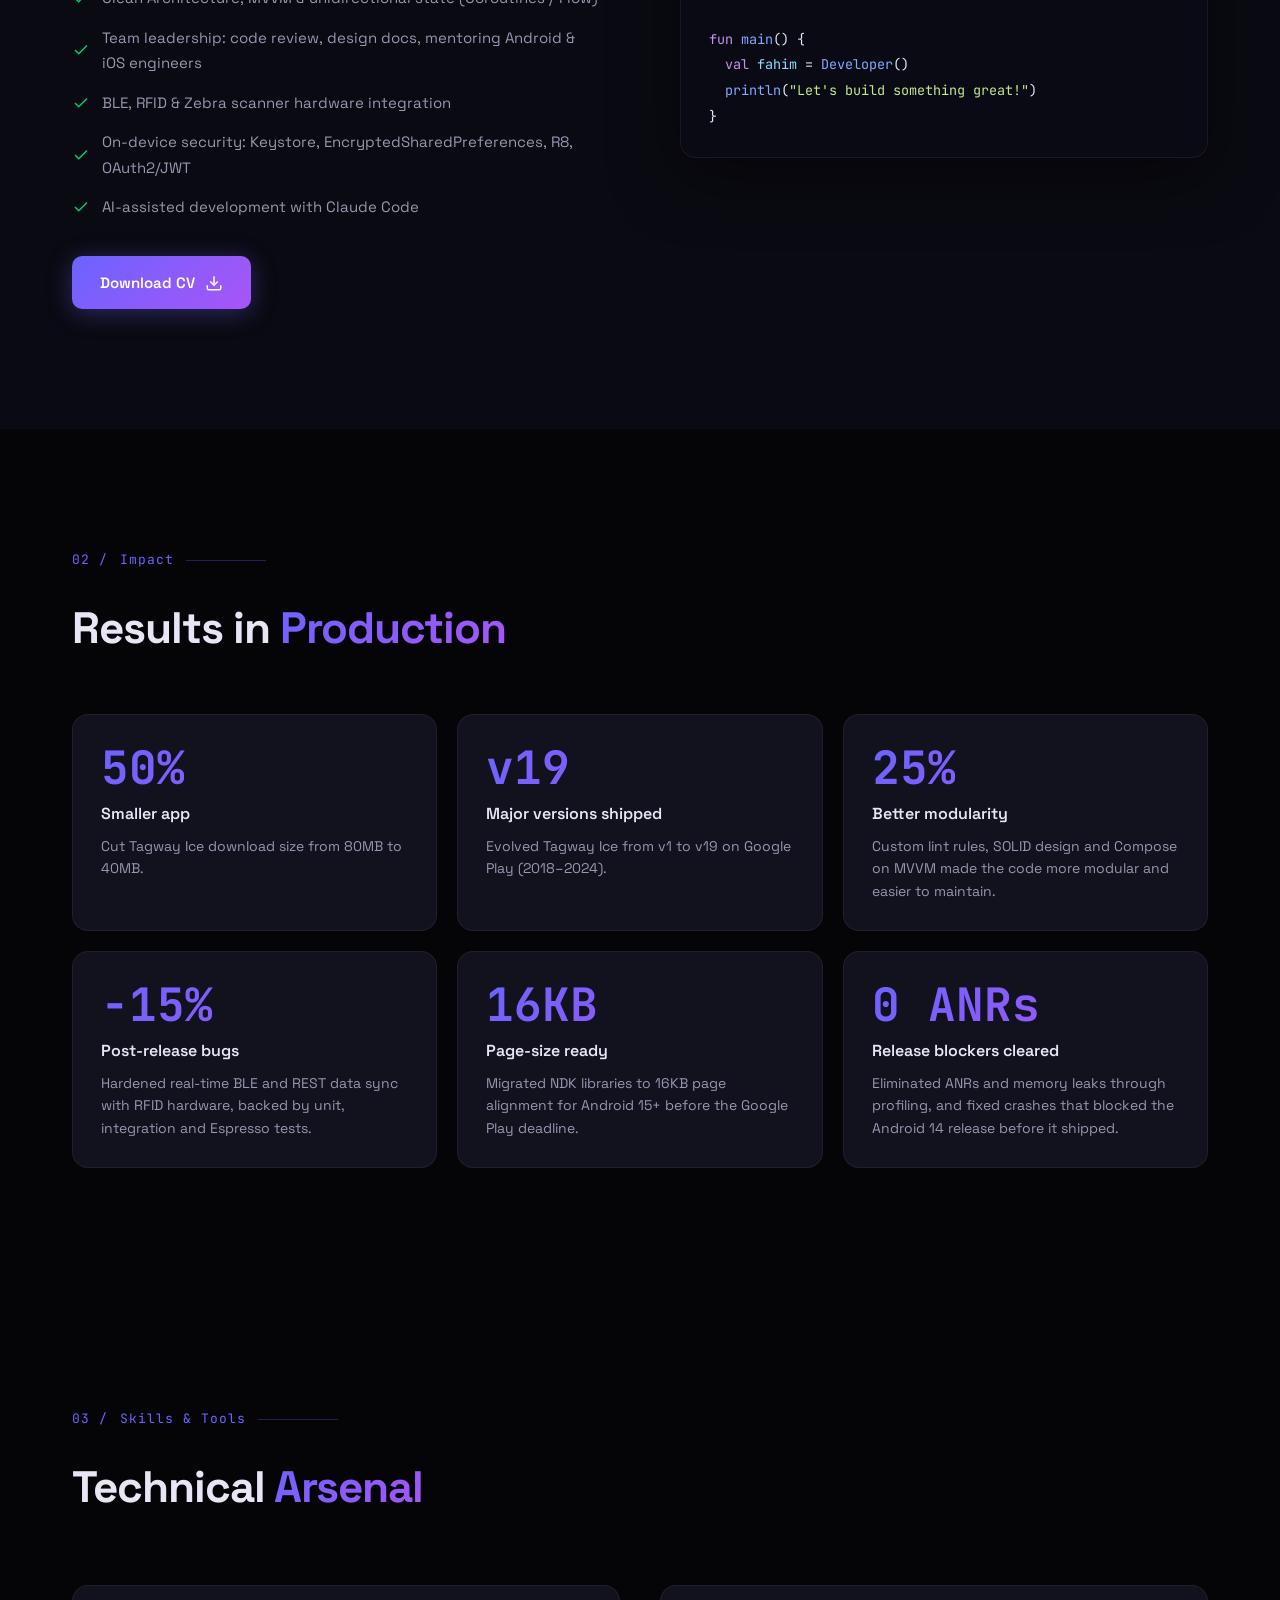
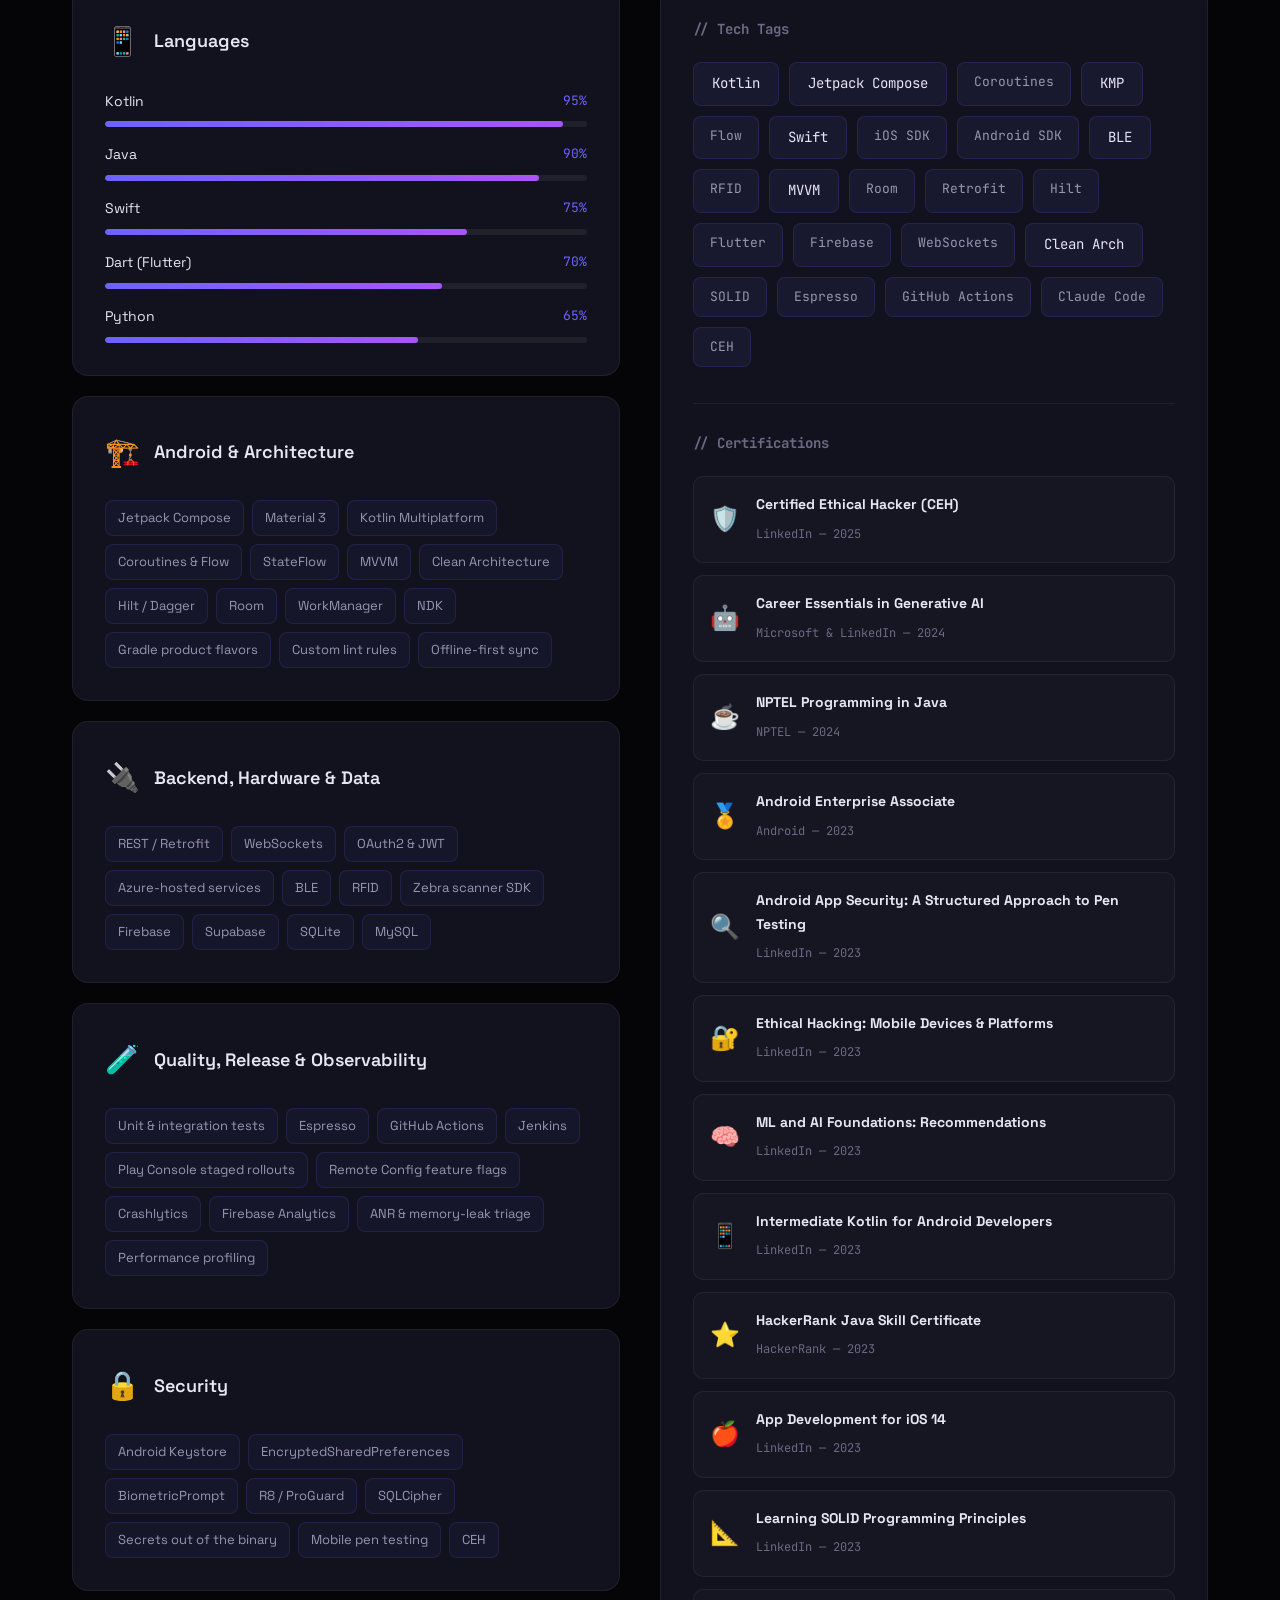
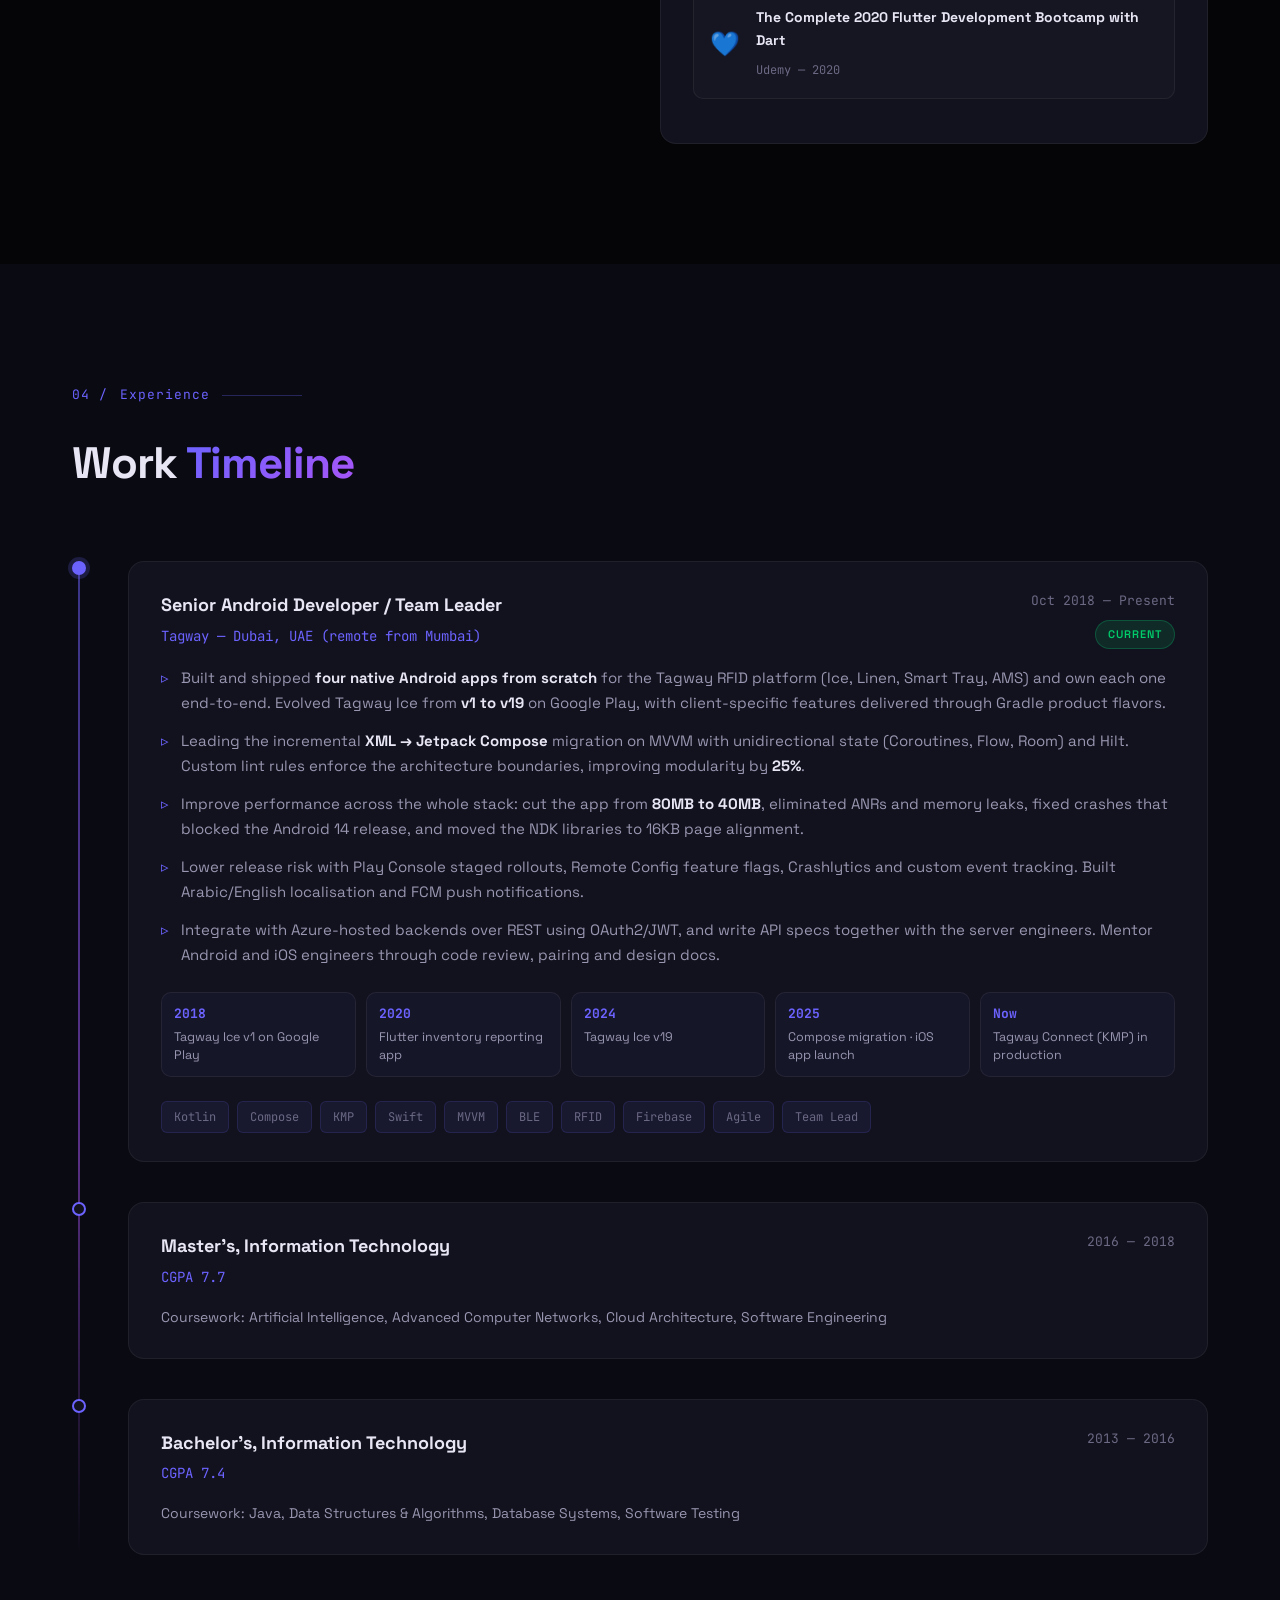
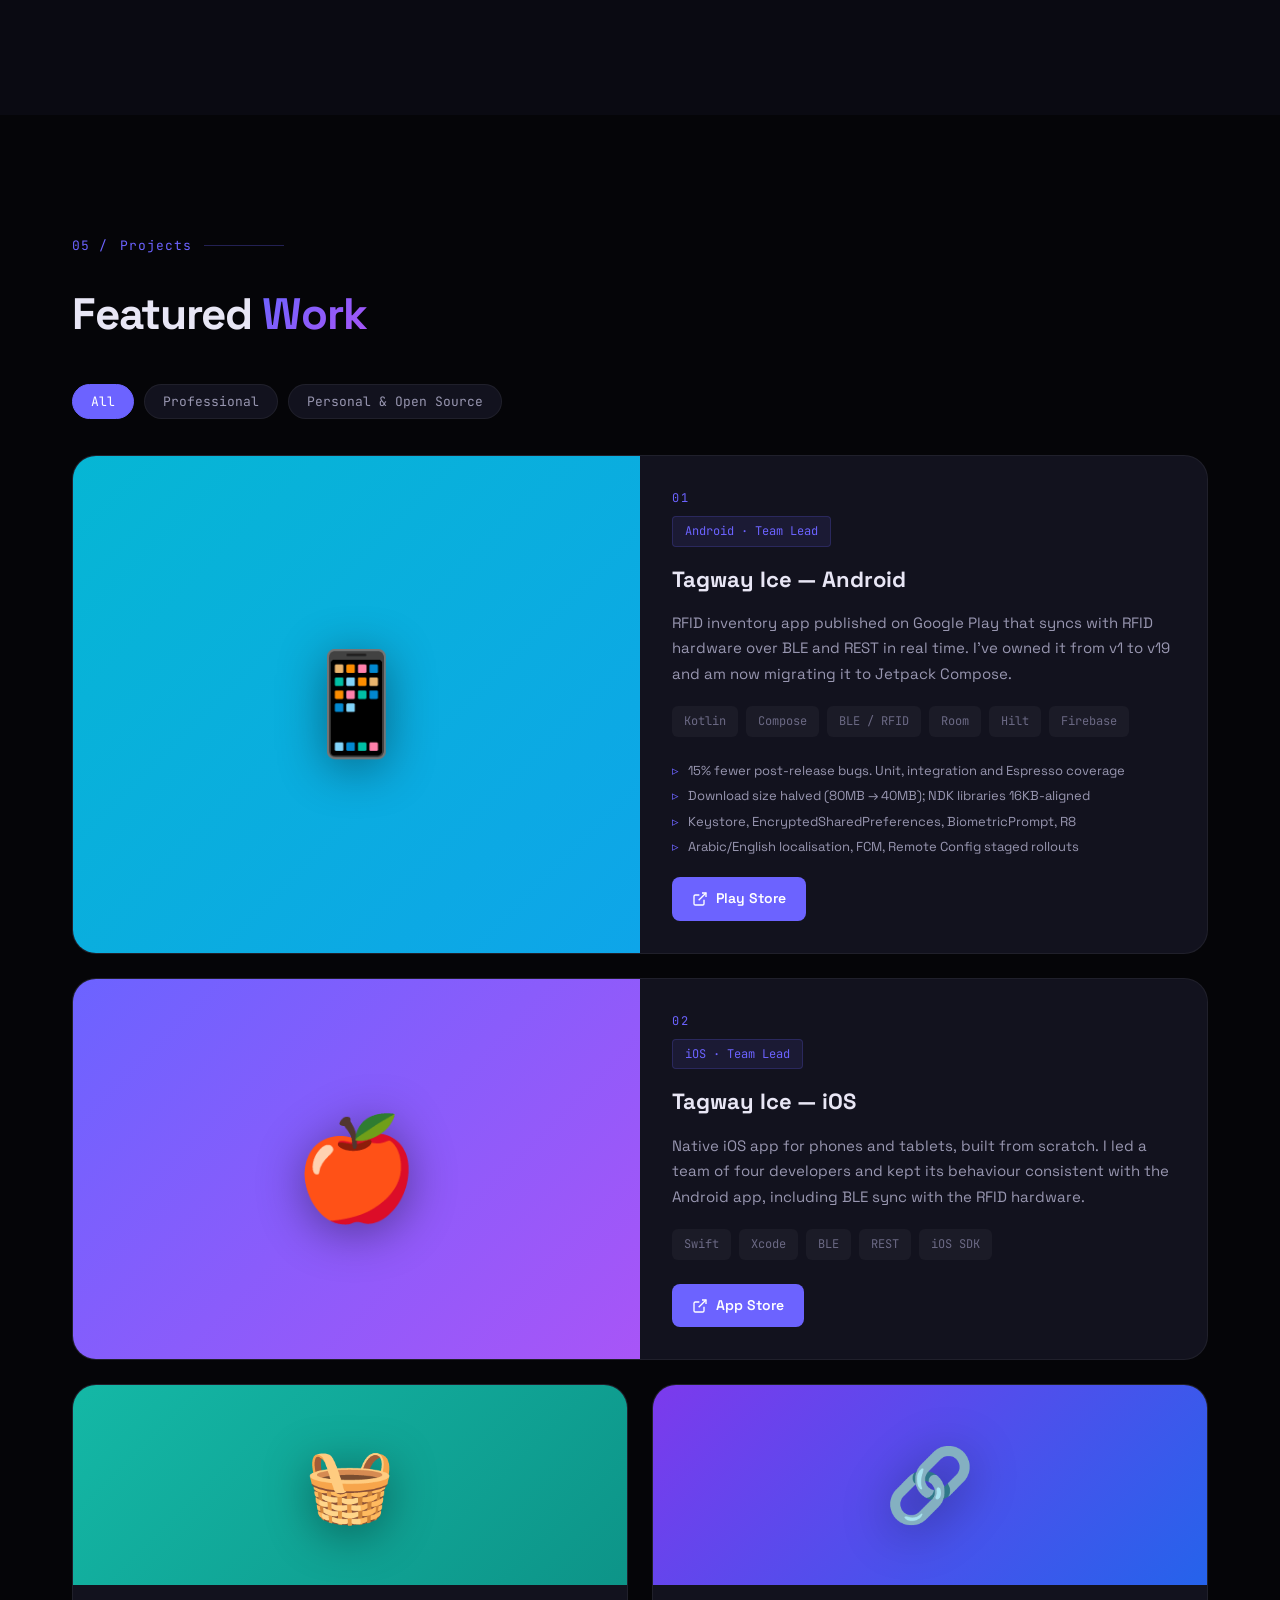
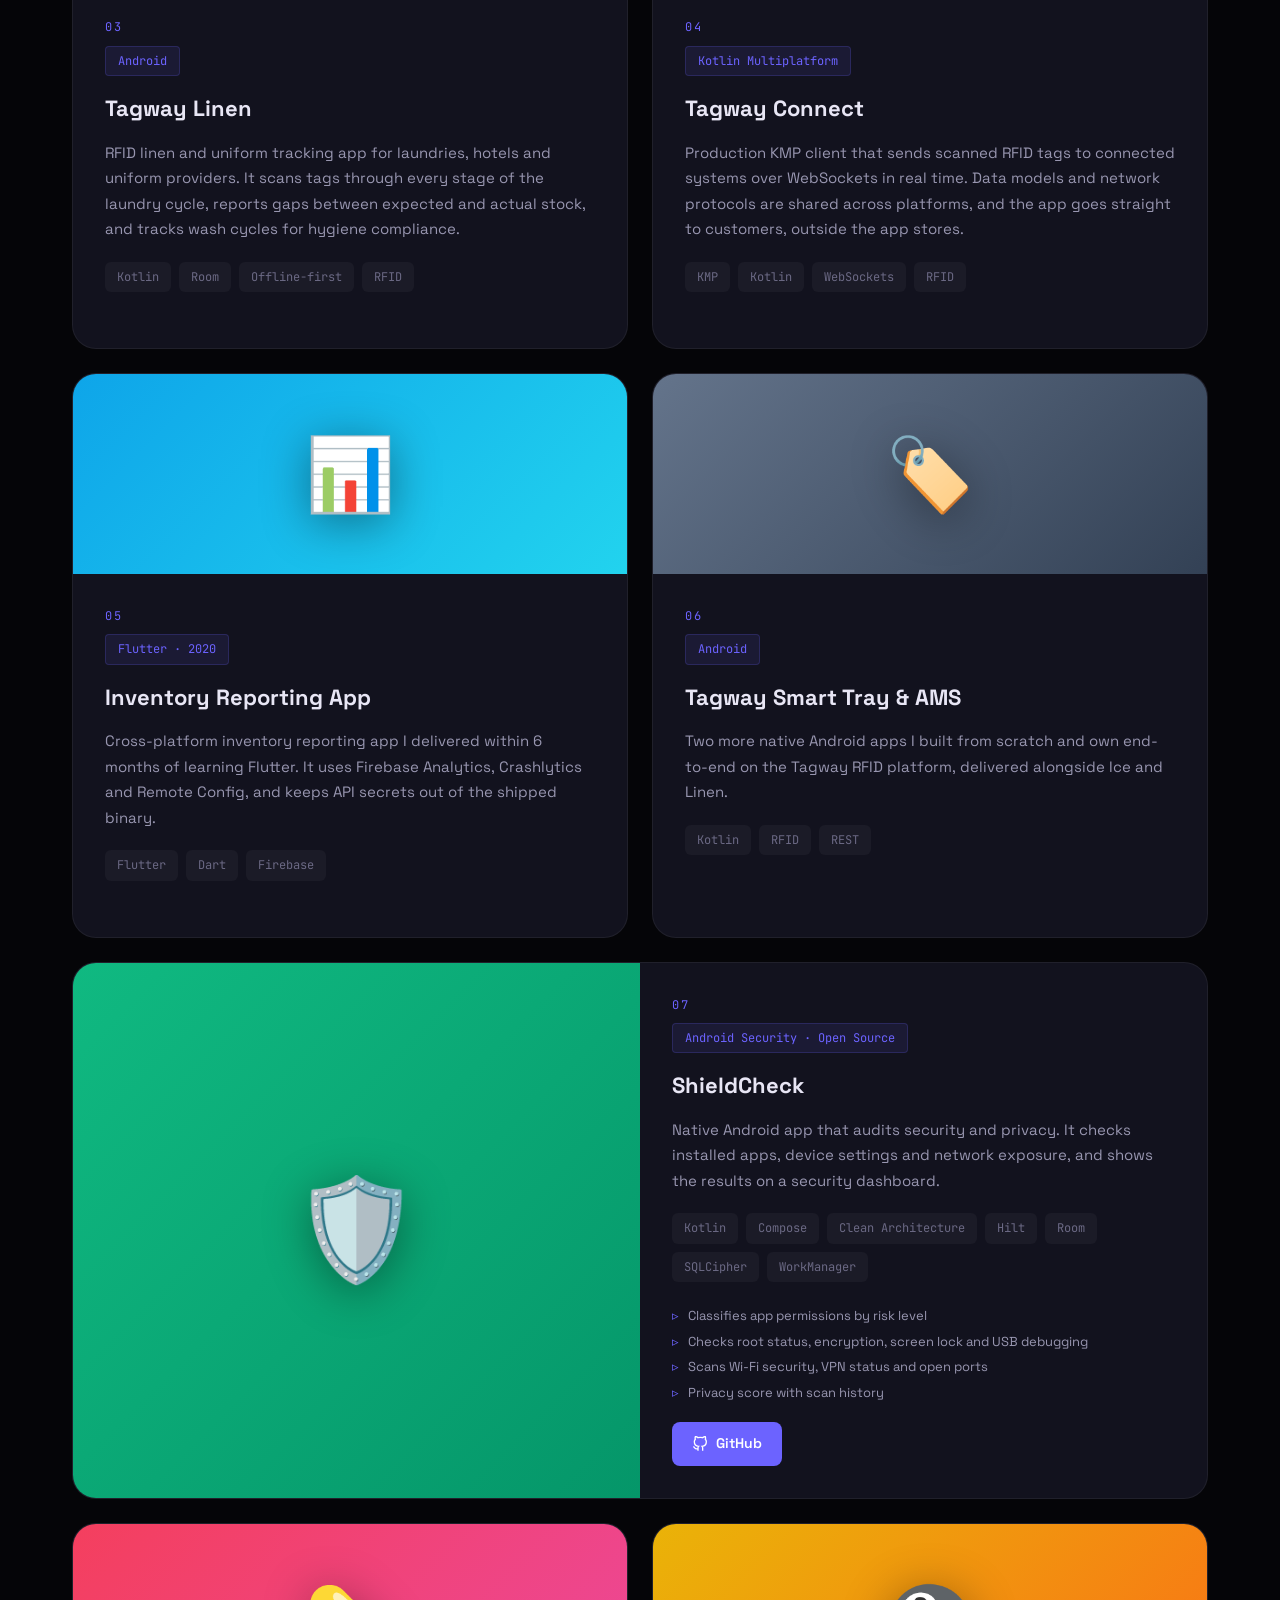
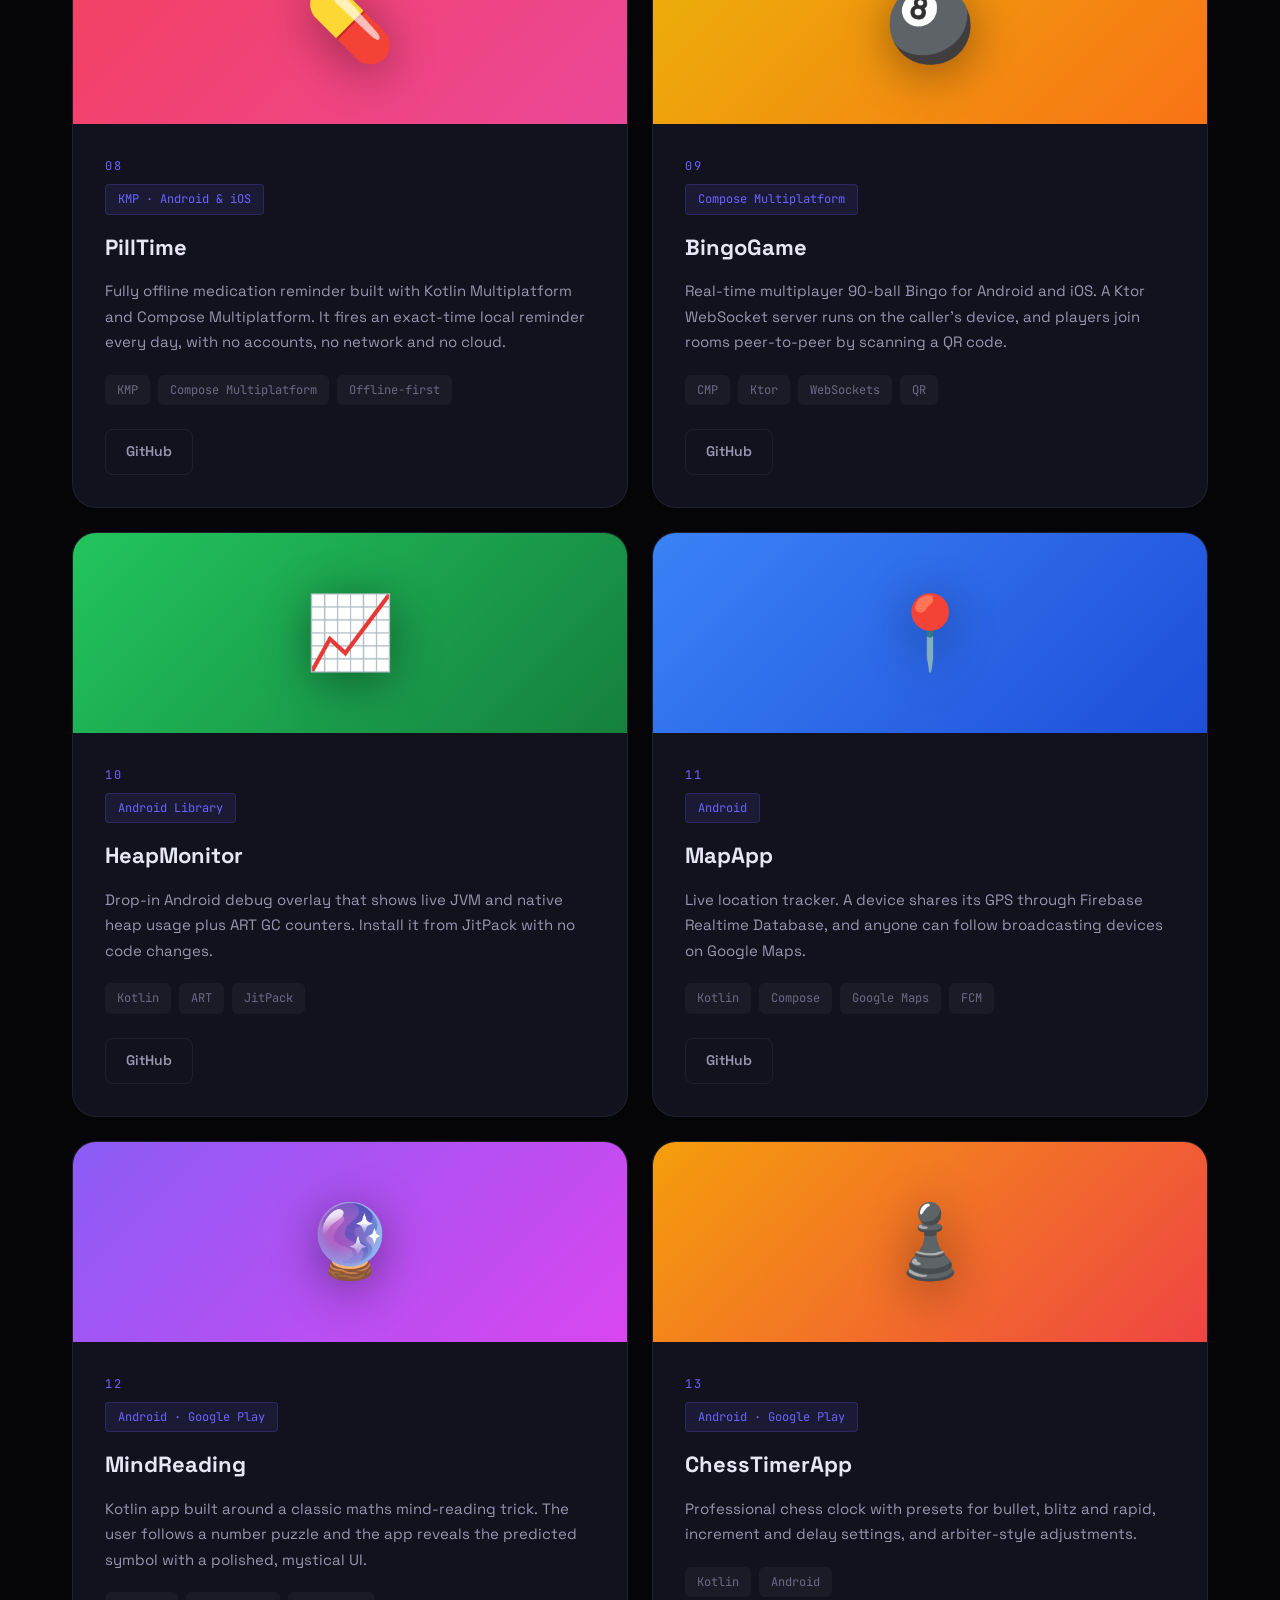
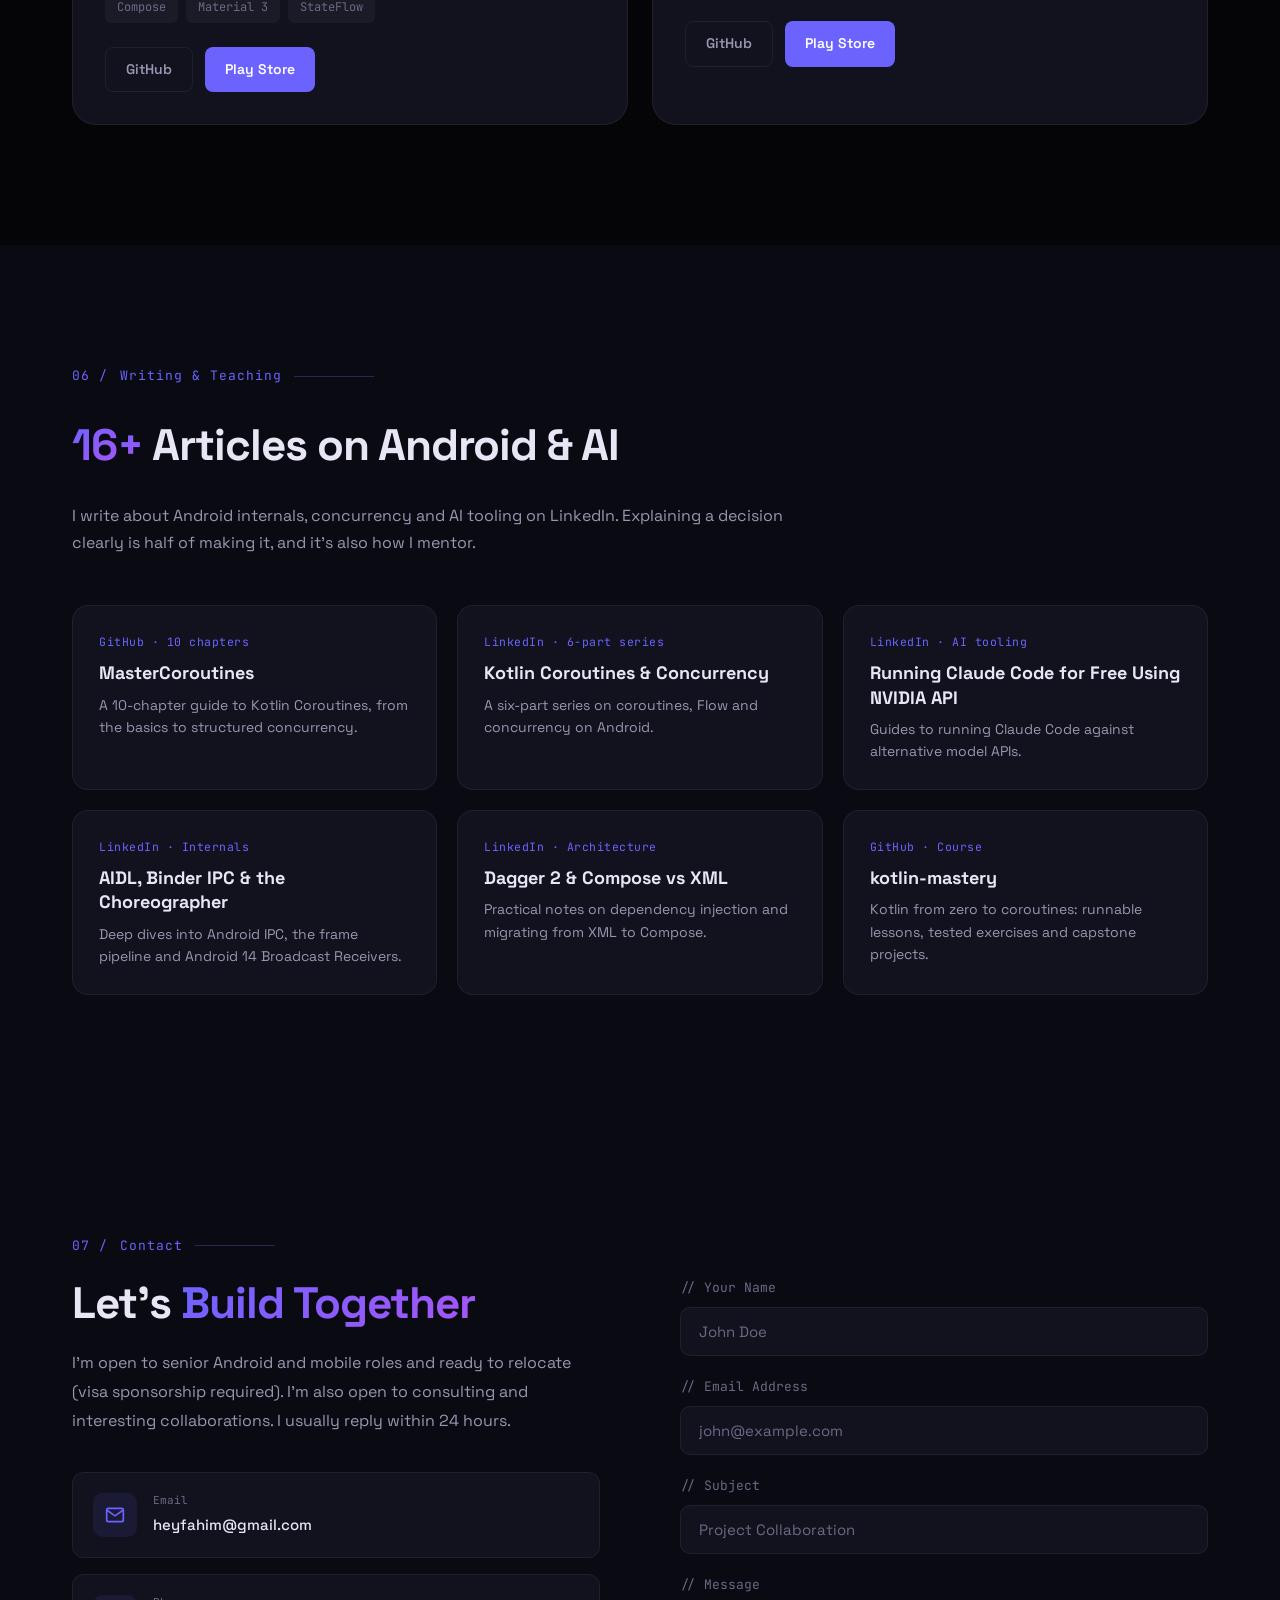
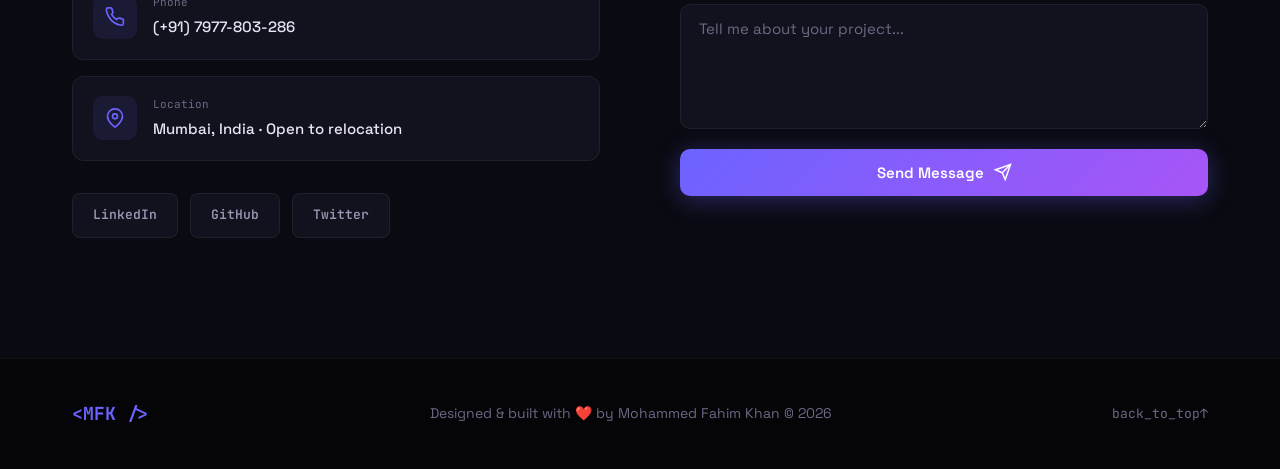
==== commit ee242323: "feat: faster load, new animations, and resume content sync Performance - Remove the 2s forced loader" ====
--- a/index.html
+++ b/index.html
@@ -1,719 +1,986 @@
-<!DOCTYPE html>
-<html lang="en">
-<head>
-  <meta charset="UTF-8" />
-  <meta name="viewport" content="width=device-width, initial-scale=1.0" />
-  <title>Mohammed Fahim Khan — Senior Android Developer / Team Leader</title>
-  <link rel="stylesheet" href="style.css" />
-  <link rel="preconnect" href="https://fonts.googleapis.com" />
-  <link href="https://fonts.googleapis.com/css2?family=Space+Grotesk:wght@300;400;500;600;700&family=JetBrains+Mono:wght@400;500;700&display=swap" rel="stylesheet" />
-</head>
-<body>
-
-  <!-- CURSOR -->
-  <div class="cursor" id="cursor"></div>
-  <div class="cursor-follower" id="cursorFollower"></div>
-
-  <!-- LOADER -->
-  <div class="loader" id="loader">
-    <div class="loader-inner">
-      <div class="loader-code">
-        <span class="mono">&lt;loading/&gt;</span>
-        <div class="loader-bar"><div class="loader-fill"></div></div>
-      </div>
-    </div>
-  </div>
-
-  <!-- NAVBAR -->
-  <nav class="navbar" id="navbar">
-    <div class="nav-inner">
-      <a href="#home" class="nav-logo">
-        <span class="logo-bracket">&lt;</span>MFK<span class="logo-bracket">/&gt;</span>
-      </a>
-      <ul class="nav-links">
-        <li><a href="#about" data-text="About">About</a></li>
-        <li><a href="#skills" data-text="Skills">Skills</a></li>
-        <li><a href="#experience" data-text="Experience">Experience</a></li>
-        <li><a href="#projects" data-text="Projects">Projects</a></li>
-        <li><a href="#contact" data-text="Contact">Contact</a></li>
-      </ul>
-      <a href="mailto:heyfahim@gmail.com" class="nav-cta">Hire Me</a>
-      <label class="theme-toggle" title="Toggle theme" aria-label="Toggle dark/light mode">
-        <input type="checkbox" id="themeToggle" />
-        <span class="theme-toggle-track">
-          <span class="icon-sun">☀️</span>
-          <span class="icon-moon">🌙</span>
-        </span>
-        <span class="theme-toggle-thumb"></span>
-      </label>
-      <button class="hamburger" id="hamburger" aria-label="Menu">
-        <span></span><span></span><span></span>
-      </button>
-    </div>
-    <div class="mobile-nav" id="mobileNav">
-      <a href="#about" class="mobile-link">About</a>
-      <a href="#skills" class="mobile-link">Skills</a>
-      <a href="#experience" class="mobile-link">Experience</a>
-      <a href="#projects" class="mobile-link">Projects</a>
-      <a href="#contact" class="mobile-link">Contact</a>
-    </div>
-  </nav>
-
-  <!-- HERO -->
-  <section class="hero" id="home">
-    <div class="hero-bg">
-      <canvas id="particleCanvas"></canvas>
-    </div>
-    <div class="hero-grid-lines"></div>
-    <div class="hero-content">
-      <div class="hero-left">
-        <div class="hero-tag">
-          <span class="tag-dot"></span>
-          <span class="mono">Available for new opportunities</span>
-        </div>
-        <h1 class="hero-name">
-          <span class="name-line">Mohammed</span>
-          <span class="name-line accent">Fahim Khan</span>
-        </h1>
-        <div class="hero-title">
-          <span class="mono title-prefix">&gt;&nbsp;</span>
-          <span class="typed-text" id="typedText"></span>
-          <span class="cursor-blink">|</span>
-        </div>
-        <p class="hero-bio">
-          Demonstrated software architect with <strong>7+ years</strong> of experience in
-          native and hybrid mobile development (Android/iOS), leading cross-functional teams,
-          and delivering high-performance mobile solutions at scale.
-        </p>
-        <div class="hero-actions">
-          <a href="#projects" class="btn btn-primary">
-            <span>View Work</span>
-            <svg viewBox="0 0 24 24" fill="none" stroke="currentColor" stroke-width="2"><path d="M5 12h14M12 5l7 7-7 7"/></svg>
-          </a>
-          <a href="#contact" class="btn btn-ghost">Get in Touch</a>
-        </div>
-        <div class="hero-social">
-          <a href="https://www.linkedin.com/in/ifahimkhan/" target="_blank" class="social-chip" aria-label="LinkedIn">
-            <svg viewBox="0 0 24 24" fill="currentColor"><path d="M16 8a6 6 0 0 1 6 6v7h-4v-7a2 2 0 0 0-2-2 2 2 0 0 0-2 2v7h-4v-7a6 6 0 0 1 6-6zM2 9h4v12H2z"/><circle cx="4" cy="4" r="2"/></svg>
-            LinkedIn
-          </a>
-          <a href="https://github.com/ifahimkhan" target="_blank" class="social-chip" aria-label="GitHub">
-            <svg viewBox="0 0 24 24" fill="currentColor"><path d="M9 19c-5 1.5-5-2.5-7-3m14 6v-3.87a3.37 3.37 0 0 0-.94-2.61c3.14-.35 6.44-1.54 6.44-7A5.44 5.44 0 0 0 20 4.77 5.07 5.07 0 0 0 19.91 1S18.73.65 16 2.48a13.38 13.38 0 0 0-7 0C6.27.65 5.09 1 5.09 1A5.07 5.07 0 0 0 5 4.77a5.44 5.44 0 0 0-1.5 3.78c0 5.42 3.3 6.61 6.44 7A3.37 3.37 0 0 0 9 18.13V22"/></svg>
-            GitHub
-          </a>
-          <a href="https://twitter.com/I_fahimkhan" target="_blank" class="social-chip" aria-label="Twitter">
-            <svg viewBox="0 0 24 24" fill="currentColor"><path d="M23 3a10.9 10.9 0 0 1-3.14 1.53 4.48 4.48 0 0 0-7.86 3v1A10.66 10.66 0 0 1 3 4s-4 9 5 13a11.64 11.64 0 0 1-7 2c9 5 20 0 20-11.5a4.5 4.5 0 0 0-.08-.83A7.72 7.72 0 0 0 23 3z"/></svg>
-            Twitter
-          </a>
-        </div>
-      </div>
-      <div class="hero-right">
-        <div class="hero-card-wrap">
-          <div class="hero-card">
-            <div class="card-glow"></div>
-            <div class="avatar-ring">
-              <div class="avatar"><img src="assets/images/ifahimkhan.jpg" alt="Mohammed Fahim Khan" class="avatar-img"></div>
-            </div>
-            <div class="card-stats">
-              <div class="stat-item">
-                <span class="stat-num" data-target="7">0</span><span>+</span>
-                <span class="stat-label">Years Exp</span>
-              </div>
-              <div class="stat-divider"></div>
-              <div class="stat-item">
-                <span class="stat-num" data-target="30">0</span><span>+</span>
-                <span class="stat-label">Apps Built</span>
-              </div>
-              <div class="stat-divider"></div>
-              <div class="stat-item">
-                <span class="stat-num" data-target="5">0</span><span>M+</span>
-                <span class="stat-label">Users Reached</span>
-              </div>
-            </div>
-            <div class="card-tech-stack">
-              <span class="tech-pill">Kotlin</span>
-              <span class="tech-pill">Android</span>
-              <span class="tech-pill">Swift</span>
-              <span class="tech-pill">iOS</span>
-              <span class="tech-pill">BLE</span>
-            </div>
-          </div>
-          <div class="floating-badge badge-1">
-            <span>🏆</span> Mobile App Dev Expert
-          </div>
-          <div class="floating-badge badge-2">
-            <span>🎯</span> 7+ Years
-          </div>
-        </div>
-      </div>
-    </div>
-    <a href="#about" class="scroll-down">
-      <div class="scroll-mouse"><div class="scroll-wheel"></div></div>
-      <span class="mono">scroll</span>
-    </a>
-  </section>
-
-  <!-- ABOUT -->
-  <section class="about section" id="about">
-    <div class="container">
-      <div class="section-label">
-        <span class="mono">01 /</span> About Me
-      </div>
-      <div class="about-grid">
-        <div class="about-text">
-          <h2>Crafting <span class="accent">Mobile Experiences</span> That Matter</h2>
-          <p>I'm a Senior Android Developer / Team Leader based in Dubai with over <strong>7 years</strong> of hands-on experience building robust, scalable Android and iOS applications. I specialize in architecting clean, maintainable codebases using modern mobile development practices.</p>
-          <p>Currently at <strong>Tagway</strong> (JLT Dubai), I lead mobile development initiatives across Android and iOS, work with BLE hardware integrations, and mentor developers. My passion lies in solving complex technical challenges and delivering seamless user experiences.</p>
-          <div class="about-highlights">
-            <div class="highlight">
-              <svg viewBox="0 0 24 24" fill="none" stroke="currentColor" stroke-width="2"><polyline points="20 6 9 17 4 12"/></svg>
-              Clean Architecture & SOLID Principles
-            </div>
-            <div class="highlight">
-              <svg viewBox="0 0 24 24" fill="none" stroke="currentColor" stroke-width="2"><polyline points="20 6 9 17 4 12"/></svg>
-              Cross-functional Team Leadership & Mentoring
-            </div>
-            <div class="highlight">
-              <svg viewBox="0 0 24 24" fill="none" stroke="currentColor" stroke-width="2"><polyline points="20 6 9 17 4 12"/></svg>
-              BLE & IoT Hardware Integration
-            </div>
-            <div class="highlight">
-              <svg viewBox="0 0 24 24" fill="none" stroke="currentColor" stroke-width="2"><polyline points="20 6 9 17 4 12"/></svg>
-              Mobile App Security & Ethical Hacking (CEH)
-            </div>
-          </div>
-          <a href="./assets/Fahim_Resume.pdf" target="_blank" class="btn btn-primary">
-            <span>Download CV</span>
-            <svg viewBox="0 0 24 24" fill="none" stroke="currentColor" stroke-width="2"><path d="M21 15v4a2 2 0 0 1-2 2H5a2 2 0 0 1-2-2v-4"/><polyline points="7 10 12 15 17 10"/><line x1="12" y1="15" x2="12" y2="3"/></svg>
-          </a>
-        </div>
-        <div class="about-visual">
-          <div class="code-block">
-            <div class="code-header">
-              <div class="code-dots">
-                <span></span><span></span><span></span>
-              </div>
-              <span class="mono code-filename">about.kt</span>
-            </div>
-            <div class="code-body">
-              <pre><code><span class="c-keyword">data class</span> <span class="c-class">Developer</span>(
-  <span class="c-keyword">val</span> <span class="c-var">name</span>: <span class="c-type">String</span> = <span class="c-string">"Mohammed Fahim Khan"</span>,
-  <span class="c-keyword">val</span> <span class="c-var">role</span>: <span class="c-type">String</span> = <span class="c-string">"Sr. Android Dev / Team Lead"</span>,
-  <span class="c-keyword">val</span> <span class="c-var">experience</span>: <span class="c-type">Int</span> = <span class="c-num">7</span>,
-  <span class="c-keyword">val</span> <span class="c-var">location</span>: <span class="c-type">String</span> = <span class="c-string">"Dubai, UAE"</span>,
-  <span class="c-keyword">val</span> <span class="c-var">email</span>: <span class="c-type">String</span> = <span class="c-string">"heyfahim@gmail.com"</span>,
-  <span class="c-keyword">val</span> <span class="c-var">skills</span>: <span class="c-type">List&lt;String&gt;</span> = <span class="c-func">listOf</span>(
-    <span class="c-string">"Kotlin"</span>, <span class="c-string">"Swift"</span>, <span class="c-string">"Java"</span>,
-    <span class="c-string">"Python"</span>, <span class="c-string">"BLE"</span>, <span class="c-string">"CEH"</span>
-  ),
-  <span class="c-keyword">val</span> <span class="c-var">openToWork</span>: <span class="c-type">Boolean</span> = <span class="c-num">true</span>
-)
-
-<span class="c-keyword">fun</span> <span class="c-func">main</span>() {
-  <span class="c-keyword">val</span> <span class="c-var">fahim</span> = <span class="c-class">Developer</span>()
-  <span class="c-func">println</span>(<span class="c-string">"Let's build something great!"</span>)
-}</code></pre>
-            </div>
-          </div>
-        </div>
-      </div>
-    </div>
-  </section>
-
-  <!-- SKILLS -->
-  <section class="skills section" id="skills">
-    <div class="container">
-      <div class="section-label">
-        <span class="mono">02 /</span> Skills & Tools
-      </div>
-      <h2>Technical <span class="accent">Arsenal</span></h2>
-      <div class="skills-layout">
-        <div class="skills-categories">
-
-          <div class="skill-group reveal">
-            <div class="skill-group-header">
-              <div class="skill-icon">📱</div>
-              <h3>Software / Languages</h3>
-            </div>
-            <div class="skill-bars">
-              <div class="skill-bar-item">
-                <div class="skill-bar-info"><span>Kotlin</span><span class="skill-pct">95%</span></div>
-                <div class="skill-track"><div class="skill-fill" data-width="95"></div></div>
-              </div>
-              <div class="skill-bar-item">
-                <div class="skill-bar-info"><span>Java</span><span class="skill-pct">90%</span></div>
-                <div class="skill-track"><div class="skill-fill" data-width="90"></div></div>
-              </div>
-              <div class="skill-bar-item">
-                <div class="skill-bar-info"><span>Swift</span><span class="skill-pct">75%</span></div>
-                <div class="skill-track"><div class="skill-fill" data-width="75"></div></div>
-              </div>
-              <div class="skill-bar-item">
-                <div class="skill-bar-info"><span>Dart</span><span class="skill-pct">70%</span></div>
-                <div class="skill-track"><div class="skill-fill" data-width="70"></div></div>
-              </div>
-              <div class="skill-bar-item">
-                <div class="skill-bar-info"><span>Python</span><span class="skill-pct">65%</span></div>
-                <div class="skill-track"><div class="skill-fill" data-width="65"></div></div>
-              </div>
-            </div>
-          </div>
-
-          <div class="skill-group reveal">
-            <div class="skill-group-header">
-              <div class="skill-icon">🗄️</div>
-              <h3>Databases & Backend</h3>
-            </div>
-            <div class="skill-bars">
-              <div class="skill-bar-item">
-                <div class="skill-bar-info"><span>Firebase</span><span class="skill-pct">90%</span></div>
-                <div class="skill-track"><div class="skill-fill" data-width="90"></div></div>
-              </div>
-              <div class="skill-bar-item">
-                <div class="skill-bar-info"><span>Supabase</span><span class="skill-pct">80%</span></div>
-                <div class="skill-track"><div class="skill-fill" data-width="80"></div></div>
-              </div>
-              <div class="skill-bar-item">
-                <div class="skill-bar-info"><span>SQLite / Room</span><span class="skill-pct">88%</span></div>
-                <div class="skill-track"><div class="skill-fill" data-width="88"></div></div>
-              </div>
-              <div class="skill-bar-item">
-                <div class="skill-bar-info"><span>MySQL</span><span class="skill-pct">75%</span></div>
-                <div class="skill-track"><div class="skill-fill" data-width="75"></div></div>
-              </div>
-            </div>
-          </div>
-
-          <div class="skill-group reveal">
-            <div class="skill-group-header">
-              <div class="skill-icon">🔧</div>
-              <h3>DevOps & Tools</h3>
-            </div>
-            <div class="skill-bars">
-              <div class="skill-bar-item">
-                <div class="skill-bar-info"><span>Git / GitHub</span><span class="skill-pct">90%</span></div>
-                <div class="skill-track"><div class="skill-fill" data-width="90"></div></div>
-              </div>
-              <div class="skill-bar-item">
-                <div class="skill-bar-info"><span>GitHub Actions / CI/CD</span><span class="skill-pct">80%</span></div>
-                <div class="skill-track"><div class="skill-fill" data-width="80"></div></div>
-              </div>
-              <div class="skill-bar-item">
-                <div class="skill-bar-info"><span>Jenkins</span><span class="skill-pct">75%</span></div>
-                <div class="skill-track"><div class="skill-fill" data-width="75"></div></div>
-              </div>
-              <div class="skill-bar-item">
-                <div class="skill-bar-info"><span>SVN</span><span class="skill-pct">70%</span></div>
-                <div class="skill-track"><div class="skill-fill" data-width="70"></div></div>
-              </div>
-            </div>
-          </div>
-
-          <div class="skill-group reveal">
-            <div class="skill-group-header">
-              <div class="skill-icon">🔒</div>
-              <h3>Security</h3>
-            </div>
-            <div class="skill-bars">
-              <div class="skill-bar-item">
-                <div class="skill-bar-info"><span>Mobile App Security</span><span class="skill-pct">85%</span></div>
-                <div class="skill-track"><div class="skill-fill" data-width="85"></div></div>
-              </div>
-              <div class="skill-bar-item">
-                <div class="skill-bar-info"><span>Secure Storage & Best Practices</span><span class="skill-pct">85%</span></div>
-                <div class="skill-track"><div class="skill-fill" data-width="85"></div></div>
-              </div>
-              <div class="skill-bar-item">
-                <div class="skill-bar-info"><span>CEH (Ethical Hacking)</span><span class="skill-pct">80%</span></div>
-                <div class="skill-track"><div class="skill-fill" data-width="80"></div></div>
-              </div>
-            </div>
-          </div>
-
-        </div>
-
-        <div class="tech-tags-panel reveal">
-          <h3 class="mono">// Tech Tags</h3>
-          <div class="tech-cloud">
-            <span class="tag tag-lg">Kotlin</span>
-            <span class="tag">Coroutines</span>
-            <span class="tag tag-lg">Android SDK</span>
-            <span class="tag tag-lg">Swift</span>
-            <span class="tag">iOS SDK</span>
-            <span class="tag">Jetpack</span>
-            <span class="tag">LiveData</span>
-            <span class="tag tag-lg">Firebase</span>
-            <span class="tag">Supabase</span>
-            <span class="tag">REST APIs</span>
-            <span class="tag tag-lg">BLE</span>
-            <span class="tag tag-lg">MVVM</span>
-            <span class="tag">Room</span>
-            <span class="tag">Retrofit</span>
-            <span class="tag">Python</span>
-            <span class="tag">Dart</span>
-            <span class="tag">Dagger/Hilt</span>
-            <span class="tag">Git</span>
-            <span class="tag">Jenkins</span>
-            <span class="tag">GitHub Actions</span>
-            <span class="tag tag-lg">Clean Arch</span>
-            <span class="tag">SOLID</span>
-            <span class="tag">Unit Testing</span>
-            <span class="tag">Gradle</span>
-            <span class="tag">CEH</span>
-          </div>
-
-          <div class="certs-box">
-            <h3 class="mono">// Certifications</h3>
-            <div class="cert-item">
-              <div class="cert-icon">🛡️</div>
-              <div>
-                <strong>Certified Ethical Hacker (CEH)</strong>
-                <span>LinkedIn — 2025</span>
-              </div>
-            </div>
-            <div class="cert-item">
-              <div class="cert-icon">🤖</div>
-              <div>
-                <strong>Career Essentials in Generative AI</strong>
-                <span>Microsoft & LinkedIn — 2024</span>
-              </div>
-            </div>
-            <div class="cert-item">
-              <div class="cert-icon">☕</div>
-              <div>
-                <strong>NPTEL Programming in Java</strong>
-                <span>NPTEL — 2024</span>
-              </div>
-            </div>
-            <div class="cert-item">
-              <div class="cert-icon">🧠</div>
-              <div>
-                <strong>ML and AI Foundations: Recommendations</strong>
-                <span>LinkedIn — 2023</span>
-              </div>
-            </div>
-            <div class="cert-item">
-              <div class="cert-icon">📱</div>
-              <div>
-                <strong>Intermediate Kotlin for Android Developers</strong>
-                <span>LinkedIn — 2023</span>
-              </div>
-            </div>
-            <div class="cert-item">
-              <div class="cert-icon">⭐</div>
-              <div>
-                <strong>HackerRank Java Skill Certificate</strong>
-                <span>HackerRank — 2023</span>
-              </div>
-            </div>
-            <div class="cert-item">
-              <div class="cert-icon">🍎</div>
-              <div>
-                <strong>App Development for iOS 14</strong>
-                <span>LinkedIn — 2023</span>
-              </div>
-            </div>
-            <div class="cert-item">
-              <div class="cert-icon">🔐</div>
-              <div>
-                <strong>Ethical Hacking: Mobile Devices & Platforms</strong>
-                <span>LinkedIn — 2023</span>
-              </div>
-            </div>
-            <div class="cert-item">
-              <div class="cert-icon">🔍</div>
-              <div>
-                <strong>Android App Security: Pen Testing</strong>
-                <span>LinkedIn — 2023</span>
-              </div>
-            </div>
-            <div class="cert-item">
-              <div class="cert-icon">📐</div>
-              <div>
-                <strong>Learning SOLID Programming Principles</strong>
-                <span>LinkedIn — 2023</span>
-              </div>
-            </div>
-            <div class="cert-item">
-              <div class="cert-icon">🏅</div>
-              <div>
-                <strong>Android Enterprise Associate</strong>
-                <span>Android — 2023</span>
-              </div>
-            </div>
-          </div>
-        </div>
-      </div>
-    </div>
-  </section>
-
-  <!-- EXPERIENCE -->
-  <section class="experience section" id="experience">
-    <div class="container">
-      <div class="section-label">
-        <span class="mono">03 /</span> Experience
-      </div>
-      <h2>Work <span class="accent">Timeline</span></h2>
-      <div class="timeline">
-
-        <div class="timeline-item reveal">
-          <div class="timeline-marker">
-            <div class="marker-dot current"></div>
-          </div>
-          <div class="timeline-card">
-            <div class="timeline-header">
-              <div>
-                <div class="job-title">Senior Android Developer / Team Leader</div>
-                <div class="company">Tagway — JLT Dubai</div>
-              </div>
-              <div class="job-meta">
-                <span class="job-date">10/2018 — Present</span>
-                <span class="job-badge current-badge">Current</span>
-              </div>
-            </div>
-            <div class="job-desc">
-              <p>Engineered robust Android and iOS applications by leveraging modern frameworks and collaborating with cross-functional teams to ensure seamless integration and rapid resolution of complex technical challenges.</p>
-              <p>Instituted rigorous code review processes ensuring consistent delivery of high-quality releases. Directed collaborative Agile sprints, assigning tasks and tracking progress to advance timely feature delivery.</p>
-              <p>End-to-end mobile development cycles by introducing scalable architectures and mentoring developers, leading to accelerated deployment timelines and enhanced application reliability.</p>
-            </div>
-            <div class="job-skills">
-              <span>Kotlin</span><span>Swift</span><span>MVVM</span><span>BLE</span><span>RFID</span><span>Firebase</span><span>Agile</span><span>Team Lead</span>
-            </div>
-          </div>
-        </div>
-
-      </div>
-    </div>
-  </section>
-
-  <!-- PROJECTS -->
-  <section class="projects section" id="projects">
-    <div class="container">
-      <div class="section-label">
-        <span class="mono">04 /</span> Projects
-      </div>
-      <h2>Featured <span class="accent">Work</span></h2>
-      <div class="projects-grid">
-
-        <div class="project-card featured reveal">
-          <div class="project-visual" style="background: linear-gradient(135deg, #6c63ff 0%, #a855f7 100%)">
-            <div class="project-mockup">🍎</div>
-          </div>
-          <div class="project-body">
-            <div class="project-number mono">01</div>
-            <span class="project-tag">iOS App</span>
-            <h3>Tagway Ice — iOS</h3>
-            <p>Designed and built the native Tagway Ice iOS app for phones and tablets. Built seamless BLE connectivity optimizing real-time data sync between mobiles and hardware using advanced architectural patterns. Led a team of four developers providing technical guidance.</p>
-            <div class="project-tech">
-              <span>Swift</span><span>BLE</span><span>REST</span><span>iOS SDK</span><span>Git</span>
-            </div>
-            <div class="project-links">
-              <a href="https://apps.apple.com/in/app/tagway-ice/id6747594821" target="_blank" class="proj-link">
-                <svg viewBox="0 0 24 24" fill="none" stroke="currentColor" stroke-width="2"><path d="M18 13v6a2 2 0 0 1-2 2H5a2 2 0 0 1-2-2V8a2 2 0 0 1 2-2h6"/><polyline points="15 3 21 3 21 9"/><line x1="10" y1="14" x2="21" y2="3"/></svg>
-                App Store
-              </a>
-            </div>
-          </div>
-        </div>
-
-        <div class="project-card featured reveal">
-          <div class="project-visual" style="background: linear-gradient(135deg, #06b6d4 0%, #0ea5e9 100%)">
-            <div class="project-mockup">📱</div>
-          </div>
-          <div class="project-body">
-            <div class="project-number mono">02</div>
-            <span class="project-tag">Android App</span>
-            <h3>Tagway Ice — Android</h3>
-            <p>Engineered seamless BLE connectivity for Tagway Ice, optimizing real-time data synchronization between mobile devices and hardware. Implemented rigorous testing frameworks and devised robust BLE communication modules ensuring secure and efficient data exchange.</p>
-            <div class="project-tech">
-              <span>Kotlin</span><span>BLE</span><span>MVVM</span><span>Testing</span><span>OOP</span>
-            </div>
-            <div class="project-links">
-              <a href="https://play.google.com/store/apps/details?id=com.tagwayrfid.ice&hl=en" target="_blank" class="proj-link">
-                <svg viewBox="0 0 24 24" fill="none" stroke="currentColor" stroke-width="2"><path d="M18 13v6a2 2 0 0 1-2 2H5a2 2 0 0 1-2-2V8a2 2 0 0 1 2-2h6"/><polyline points="15 3 21 3 21 9"/><line x1="10" y1="14" x2="21" y2="3"/></svg>
-                Play Store
-              </a>
-            </div>
-          </div>
-        </div>
-
-        <div class="project-card featured reveal">
-          <div class="project-visual" style="background: linear-gradient(135deg, #8b5cf6 0%, #d946ef 100%)">
-            <div class="project-mockup">🔮</div>
-          </div>
-          <div class="project-body">
-            <div class="project-number mono">03</div>
-            <span class="project-tag">Android App</span>
-            <h3>MindReading</h3>
-            <p>A Kotlin-based Android app that performs a classic mathematical mind-reading trick, guiding users through a number puzzle and revealing the predicted symbol with a polished, mystical UI.</p>
-            <div class="project-tech">
-              <span>Kotlin</span><span>Jetpack Compose</span><span>Material 3</span><span>ViewModel</span><span>StateFlow</span>
-            </div>
-            <div class="project-highlights">
-              <ul>
-                <li>Two-digit number prediction with animated reveal flow</li>
-                <li>Jetpack Compose UI with Material 3 theming</li>
-                <li>ViewModel + StateFlow for reactive state management</li>
-                <li>Custom mystic dark theme for distinctive UX</li>
-              </ul>
-            </div>
-            <div class="project-links">
-              <a href="https://github.com/ifahimkhan/MindReading" target="_blank" class="proj-link">
-                <svg viewBox="0 0 24 24" fill="none" stroke="currentColor" stroke-width="2"><path d="M9 19c-5 1.5-5-2.5-7-3m14 6v-3.87a3.37 3.37 0 0 0-.94-2.61c3.14-.35 6.44-1.54 6.44-7A5.44 5.44 0 0 0 20 4.77 5.07 5.07 0 0 0 19.91 1S18.73.65 16 2.48a13.38 13.38 0 0 0-7 0C6.27.65 5.09 1 5.09 1A5.07 5.07 0 0 0 5 4.77a5.44 5.44 0 0 0-1.5 3.78c0 5.42 3.3 6.61 6.44 7A3.37 3.37 0 0 0 9 18.13V22"/></svg>
-                GitHub
-              </a>
-              <a href="https://play.google.com/store/apps/details?id=ml.fahimkhan.myapplication" target="_blank" class="proj-link">
-                <svg viewBox="0 0 24 24" fill="none" stroke="currentColor" stroke-width="2"><path d="M18 13v6a2 2 0 0 1-2 2H5a2 2 0 0 1-2-2V8a2 2 0 0 1 2-2h6"/><polyline points="15 3 21 3 21 9"/><line x1="10" y1="14" x2="21" y2="3"/></svg>
-                Play Store
-              </a>
-            </div>
-          </div>
-        </div>
-
-        <div class="project-card featured reveal">
-          <div class="project-visual" style="background: linear-gradient(135deg, #f59e0b 0%, #ef4444 100%)">
-            <div class="project-mockup">♟️</div>
-          </div>
-          <div class="project-body">
-            <div class="project-number mono">04</div>
-            <span class="project-tag">Android App</span>
-            <h3>ChessTimerApp</h3>
-            <p>A professional Android chess clock built in Kotlin for tournament play, casual games, and practice sessions with accurate time tracking and flexible time controls.</p>
-            <div class="project-tech">
-              <span>Kotlin</span><span>Android</span>
-            </div>
-            <div class="project-highlights">
-              <ul>
-                <li>Dual countdown timers for both players</li>
-                <li>Presets for bullet, blitz, and rapid formats</li>
-                <li>Custom time settings with increment and delay options</li>
-                <li>Pause, resume, reset, and arbiter-style adjustments</li>
-              </ul>
-            </div>
-            <div class="project-links">
-              <a href="https://github.com/ifahimkhan/ChessTimerApp" target="_blank" class="proj-link">
-                <svg viewBox="0 0 24 24" fill="none" stroke="currentColor" stroke-width="2"><path d="M9 19c-5 1.5-5-2.5-7-3m14 6v-3.87a3.37 3.37 0 0 0-.94-2.61c3.14-.35 6.44-1.54 6.44-7A5.44 5.44 0 0 0 20 4.77 5.07 5.07 0 0 0 19.91 1S18.73.65 16 2.48a13.38 13.38 0 0 0-7 0C6.27.65 5.09 1 5.09 1A5.07 5.07 0 0 0 5 4.77a5.44 5.44 0 0 0-1.5 3.78c0 5.42 3.3 6.61 6.44 7A3.37 3.37 0 0 0 9 18.13V22"/></svg>
-                GitHub
-              </a>
-              <a href="https://play.google.com/store/apps/details?id=com.fahim.chesstimer" target="_blank" class="proj-link">
-                <svg viewBox="0 0 24 24" fill="none" stroke="currentColor" stroke-width="2"><path d="M18 13v6a2 2 0 0 1-2 2H5a2 2 0 0 1-2-2V8a2 2 0 0 1 2-2h6"/><polyline points="15 3 21 3 21 9"/><line x1="10" y1="14" x2="21" y2="3"/></svg>
-                Play Store
-              </a>
-            </div>
-          </div>
-        </div>
-
-        <div class="project-card featured reveal">
-          <div class="project-visual" style="background: linear-gradient(135deg, #10b981 0%, #059669 100%)">
-            <div class="project-mockup">🛡️</div>
-          </div>
-          <div class="project-body">
-            <div class="project-number mono">05</div>
-            <span class="project-tag">Android Security App</span>
-            <h3>ShieldCheck</h3>
-            <p>A native Android security and privacy auditing app that assesses installed apps, device settings, and network exposure through a structured security dashboard.</p>
-            <div class="project-tech">
-              <span>Kotlin</span><span>Jetpack Compose</span><span>Material 3</span><span>Clean Architecture</span><span>MVVM</span><span>Hilt</span><span>Room</span><span>SQLCipher</span><span>WorkManager</span>
-            </div>
-            <div class="project-highlights">
-              <ul>
-                <li>Audits installed apps and classifies permissions by risk level</li>
-                <li>Checks root status, encryption, screen lock, and USB debugging</li>
-                <li>Scans Wi-Fi security, VPN status, and open ports</li>
-                <li>Privacy dashboard with aggregate scoring and scan history</li>
-              </ul>
-            </div>
-            <div class="project-links">
-              <a href="https://github.com/ifahimkhan/ShieldCheck" target="_blank" class="proj-link">
-                <svg viewBox="0 0 24 24" fill="none" stroke="currentColor" stroke-width="2"><path d="M9 19c-5 1.5-5-2.5-7-3m14 6v-3.87a3.37 3.37 0 0 0-.94-2.61c3.14-.35 6.44-1.54 6.44-7A5.44 5.44 0 0 0 20 4.77 5.07 5.07 0 0 0 19.91 1S18.73.65 16 2.48a13.38 13.38 0 0 0-7 0C6.27.65 5.09 1 5.09 1A5.07 5.07 0 0 0 5 4.77a5.44 5.44 0 0 0-1.5 3.78c0 5.42 3.3 6.61 6.44 7A3.37 3.37 0 0 0 9 18.13V22"/></svg>
-                GitHub
-              </a>
-            </div>
-          </div>
-        </div>
-
-      </div>
-    </div>
-  </section>
-
-  <!-- CONTACT -->
-  <section class="contact section" id="contact">
-    <div class="container">
-      <div class="section-label">
-        <span class="mono">05 /</span> Contact
-      </div>
-      <div class="contact-grid">
-        <div class="contact-left reveal">
-          <h2>Let's <span class="accent">Build Together</span></h2>
-          <p>I'm open to senior Android roles, consulting opportunities, and interesting collaborations. Drop me a message — I usually respond within 24 hours.</p>
-          <div class="contact-items">
-            <a href="mailto:heyfahim@gmail.com" class="contact-item">
-              <div class="contact-item-icon">
-                <svg viewBox="0 0 24 24" fill="none" stroke="currentColor" stroke-width="2"><path d="M4 4h16c1.1 0 2 .9 2 2v12c0 1.1-.9 2-2 2H4c-1.1 0-2-.9-2-2V6c0-1.1.9-2 2-2z"/><polyline points="22,6 12,13 2,6"/></svg>
-              </div>
-              <div>
-                <span class="contact-label mono">Email</span>
-                <span class="contact-value">heyfahim@gmail.com</span>
-              </div>
-            </a>
-            <a href="tel:+917977803286" class="contact-item">
-              <div class="contact-item-icon">
-                <svg viewBox="0 0 24 24" fill="none" stroke="currentColor" stroke-width="2"><path d="M22 16.92v3a2 2 0 0 1-2.18 2 19.79 19.79 0 0 1-8.63-3.07A19.5 19.5 0 0 1 4.69 12 19.79 19.79 0 0 1 1.61 3.46 2 2 0 0 1 3.59 1h3a2 2 0 0 1 2 1.72c.127.96.361 1.903.7 2.81a2 2 0 0 1-.45 2.11L7.91 8.96a16 16 0 0 0 6.13 6.13l1.27-1.27a2 2 0 0 1 2.11-.45c.907.339 1.85.573 2.81.7A2 2 0 0 1 22 16.92z"/></svg>
-              </div>
-              <div>
-                <span class="contact-label mono">Phone</span>
-                <span class="contact-value">(+91) 7977-803-286</span>
-              </div>
-            </a>
-          </div>
-          <div class="contact-social">
-            <a href="https://www.linkedin.com/in/ifahimkhan/" target="_blank" class="social-pill">LinkedIn</a>
-            <a href="https://github.com/ifahimkhan" target="_blank" class="social-pill">GitHub</a>
-            <a href="https://twitter.com/I_fahimkhan" target="_blank" class="social-pill">Twitter</a>
-          </div>
-        </div>
-        <div class="contact-right reveal">
-          <form class="contact-form" id="contactForm">
-            <div class="form-group">
-              <label class="mono">// Your Name</label>
-              <input type="text" placeholder="John Doe" required />
-            </div>
-            <div class="form-group">
-              <label class="mono">// Email Address</label>
-              <input type="email" placeholder="john@example.com" required />
-            </div>
-            <div class="form-group">
-              <label class="mono">// Subject</label>
-              <input type="text" placeholder="Project Collaboration" />
-            </div>
-            <div class="form-group">
-              <label class="mono">// Message</label>
-              <textarea rows="5" placeholder="Tell me about your project..." required></textarea>
-            </div>
-            <button type="submit" class="btn btn-primary btn-full">
-              <span>Send Message</span>
-              <svg viewBox="0 0 24 24" fill="none" stroke="currentColor" stroke-width="2"><line x1="22" y1="2" x2="11" y2="13"/><polygon points="22 2 15 22 11 13 2 9 22 2"/></svg>
-            </button>
-            <div class="form-success" id="formSuccess">
-              Message sent! I'll get back to you soon. 🚀
-            </div>
-          </form>
-        </div>
-      </div>
-    </div>
-  </section>
-
-  <!-- FOOTER -->
-  <footer class="footer">
-    <div class="container">
-      <div class="footer-inner">
-        <span class="mono footer-logo">&lt;MFK /&gt;</span>
-        <p class="footer-copy">Designed & built with ❤️ by Mohammed Fahim Khan &copy; 2026</p>
-        <a href="#home" class="footer-top mono">back_to_top↑</a>
-      </div>
-    </div>
-  </footer>
-
-  <script src="script.js"></script>
-</body>
-</html>
+<!DOCTYPE html>
+<html lang="en">
+<head>
+  <meta charset="UTF-8" />
+  <meta name="viewport" content="width=device-width, initial-scale=1.0" />
+  <title>Mohammed Fahim Khan — Senior Android Engineer / Team Lead</title>
+  <meta name="description" content="Senior Android Engineer with 7+ years shipping production Kotlin apps: Jetpack Compose, Kotlin Multiplatform, BLE/RFID hardware, mobile security (CEH). Open to relocation." />
+  <meta name="theme-color" content="#050508" />
+  <link rel="canonical" href="https://ifahimkhan.github.io/" />
+  <meta property="og:type" content="website" />
+  <meta property="og:title" content="Mohammed Fahim Khan — Senior Android Engineer" />
+  <meta property="og:description" content="7+ years shipping Kotlin apps to Google Play. Compose, KMP, BLE/RFID, CEH-certified mobile security." />
+  <meta property="og:url" content="https://ifahimkhan.github.io/" />
+  <meta property="og:image" content="https://ifahimkhan.github.io/assets/images/ifahimkhan.jpg" />
+  <meta name="twitter:card" content="summary" />
+  <link rel="icon" href="data:image/svg+xml,%3Csvg xmlns='http://www.w3.org/2000/svg' viewBox='0 0 64 64'%3E%3Crect width='64' height='64' rx='14' fill='%236c63ff'/%3E%3Ctext x='32' y='42' font-family='monospace' font-size='26' font-weight='700' fill='white' text-anchor='middle'%3EMFK%3C/text%3E%3C/svg%3E" />
+
+  <!-- Before first paint: apply saved theme (no dark/light flash) and arm the CSS entrance animations -->
+  <script>
+    (function (r) {
+      r.classList.add('js');
+      try { if (localStorage.getItem('theme') === 'light') r.setAttribute('data-theme', 'light'); } catch (e) {}
+      document.addEventListener('DOMContentLoaded', function () { requestAnimationFrame(function () { r.classList.add('ready'); }); });
+    })(document.documentElement);
+  </script>
+
+  <link rel="preconnect" href="https://fonts.googleapis.com" />
+  <link rel="preconnect" href="https://fonts.gstatic.com" crossorigin />
+  <link href="https://fonts.googleapis.com/css2?family=Space+Grotesk:wght@400;500;600;700&family=JetBrains+Mono:wght@400;700&display=swap" rel="stylesheet" />
+  <link rel="stylesheet" href="style.css" />
+  <script src="script.js" defer></script>
+</head>
+<body>
+
+  <a href="#about" class="skip-link">Skip to content</a>
+
+  <!-- SCROLL PROGRESS -->
+  <div class="scroll-progress" id="scrollProgress" aria-hidden="true"></div>
+
+  <!-- CURSOR (enabled by JS on fine-pointer devices only) -->
+  <div class="cursor" id="cursor" aria-hidden="true"></div>
+  <div class="cursor-follower" id="cursorFollower" aria-hidden="true"></div>
+
+  <!-- NAVBAR -->
+  <nav class="navbar" id="navbar">
+    <div class="nav-inner">
+      <a href="#home" class="nav-logo">
+        <span class="logo-bracket">&lt;</span>MFK<span class="logo-bracket">/&gt;</span>
+      </a>
+      <ul class="nav-links">
+        <li><a href="#about">About</a></li>
+        <li><a href="#impact">Impact</a></li>
+        <li><a href="#skills">Skills</a></li>
+        <li><a href="#experience">Experience</a></li>
+        <li><a href="#projects">Projects</a></li>
+        <li><a href="#writing">Writing</a></li>
+        <li><a href="#contact">Contact</a></li>
+      </ul>
+      <a href="mailto:heyfahim@gmail.com" class="nav-cta">Hire Me</a>
+      <label class="theme-toggle" title="Toggle theme">
+        <input type="checkbox" id="themeToggle" aria-label="Toggle dark/light mode" />
+        <span class="theme-toggle-track">
+          <span class="icon-sun">☀️</span>
+          <span class="icon-moon">🌙</span>
+        </span>
+        <span class="theme-toggle-thumb"></span>
+      </label>
+      <button class="hamburger" id="hamburger" aria-label="Menu" aria-expanded="false" aria-controls="mobileNav">
+        <span></span><span></span><span></span>
+      </button>
+    </div>
+    <div class="mobile-nav" id="mobileNav">
+      <a href="#about" class="mobile-link">About</a>
+      <a href="#impact" class="mobile-link">Impact</a>
+      <a href="#skills" class="mobile-link">Skills</a>
+      <a href="#experience" class="mobile-link">Experience</a>
+      <a href="#projects" class="mobile-link">Projects</a>
+      <a href="#writing" class="mobile-link">Writing</a>
+      <a href="#contact" class="mobile-link">Contact</a>
+    </div>
+  </nav>
+
+  <!-- HERO -->
+  <section class="hero" id="home">
+    <div class="hero-bg">
+      <canvas id="particleCanvas" aria-hidden="true"></canvas>
+    </div>
+    <div class="hero-grid-lines"></div>
+    <div class="hero-content">
+      <div class="hero-left">
+        <div class="hero-tag intro" style="--i:0">
+          <span class="tag-dot"></span>
+          <span class="mono">Open to senior Android roles · Ready to relocate</span>
+        </div>
+        <h1 class="hero-name">
+          <span class="name-line"><span class="intro-rise" style="--i:1">Mohammed</span></span>
+          <span class="name-line accent"><span class="intro-rise" style="--i:2">Fahim Khan</span></span>
+        </h1>
+        <div class="hero-title intro" style="--i:3">
+          <span class="mono title-prefix">&gt;&nbsp;</span>
+          <span class="typed-text" id="typedText">Senior Android Engineer</span>
+          <span class="cursor-blink">|</span>
+        </div>
+        <p class="hero-bio intro" style="--i:4">
+          Senior Android Engineer with <strong>7+ years</strong> shipping production Kotlin apps to Google Play.
+          I built <strong>four native apps from scratch</strong>, evolved one across <strong>19 major versions</strong>,
+          and lead Android &amp; iOS engineers across Jetpack Compose, Kotlin Multiplatform and BLE/RFID hardware.
+        </p>
+        <div class="hero-actions intro" style="--i:5">
+          <a href="#projects" class="btn btn-primary magnetic">
+            <span>View Work</span>
+            <svg viewBox="0 0 24 24" fill="none" stroke="currentColor" stroke-width="2"><path d="M5 12h14M12 5l7 7-7 7"/></svg>
+          </a>
+          <a href="./assets/Fahim_Resume.pdf" target="_blank" rel="noopener" class="btn btn-ghost magnetic">Download CV</a>
+        </div>
+        <div class="hero-social intro" style="--i:6">
+          <a href="https://www.linkedin.com/in/ifahimkhan/" target="_blank" rel="noopener" class="social-chip" aria-label="LinkedIn">
+            <svg viewBox="0 0 24 24" fill="currentColor"><path d="M16 8a6 6 0 0 1 6 6v7h-4v-7a2 2 0 0 0-2-2 2 2 0 0 0-2 2v7h-4v-7a6 6 0 0 1 6-6zM2 9h4v12H2z"/><circle cx="4" cy="4" r="2"/></svg>
+            LinkedIn
+          </a>
+          <a href="https://github.com/ifahimkhan" target="_blank" rel="noopener" class="social-chip" aria-label="GitHub">
+            <svg viewBox="0 0 24 24" fill="currentColor"><path d="M9 19c-5 1.5-5-2.5-7-3m14 6v-3.87a3.37 3.37 0 0 0-.94-2.61c3.14-.35 6.44-1.54 6.44-7A5.44 5.44 0 0 0 20 4.77 5.07 5.07 0 0 0 19.91 1S18.73.65 16 2.48a13.38 13.38 0 0 0-7 0C6.27.65 5.09 1 5.09 1A5.07 5.07 0 0 0 5 4.77a5.44 5.44 0 0 0-1.5 3.78c0 5.42 3.3 6.61 6.44 7A3.37 3.37 0 0 0 9 18.13V22"/></svg>
+            GitHub
+          </a>
+          <a href="https://twitter.com/I_fahimkhan" target="_blank" rel="noopener" class="social-chip" aria-label="Twitter">
+            <svg viewBox="0 0 24 24" fill="currentColor"><path d="M23 3a10.9 10.9 0 0 1-3.14 1.53 4.48 4.48 0 0 0-7.86 3v1A10.66 10.66 0 0 1 3 4s-4 9 5 13a11.64 11.64 0 0 1-7 2c9 5 20 0 20-11.5a4.5 4.5 0 0 0-.08-.83A7.72 7.72 0 0 0 23 3z"/></svg>
+            Twitter
+          </a>
+        </div>
+      </div>
+      <div class="hero-right intro" style="--i:3">
+        <div class="hero-card-wrap">
+          <div class="hero-card">
+            <div class="card-glow"></div>
+            <div class="avatar-ring">
+              <div class="avatar"><img src="assets/images/ifahimkhan.jpg" alt="Mohammed Fahim Khan" class="avatar-img" width="800" height="800" fetchpriority="high"></div>
+            </div>
+            <div class="card-stats">
+              <div class="stat-item">
+                <span class="stat-num count-up" data-target="7">7</span><span>+</span>
+                <span class="stat-label">Years Exp</span>
+              </div>
+              <div class="stat-divider"></div>
+              <div class="stat-item">
+                <span class="stat-num count-up" data-target="4">4</span>
+                <span class="stat-label">Apps Built 0→1</span>
+              </div>
+              <div class="stat-divider"></div>
+              <div class="stat-item">
+                <span class="stat-num count-up" data-target="19">19</span>
+                <span class="stat-label">Major Releases</span>
+              </div>
+            </div>
+            <div class="card-tech-stack">
+              <span class="tech-pill">Kotlin</span>
+              <span class="tech-pill">Compose</span>
+              <span class="tech-pill">KMP</span>
+              <span class="tech-pill">Swift</span>
+              <span class="tech-pill">BLE / RFID</span>
+            </div>
+          </div>
+          <div class="floating-badge badge-1">
+            <span>🛡️</span> CEH Certified
+          </div>
+          <div class="floating-badge badge-2">
+            <span>🚀</span> Shipping since 2018
+          </div>
+        </div>
+      </div>
+    </div>
+    <a href="#about" class="scroll-down" aria-label="Scroll to About">
+      <div class="scroll-mouse"><div class="scroll-wheel"></div></div>
+      <span class="mono">scroll</span>
+    </a>
+  </section>
+
+  <main>
+
+  <!-- ABOUT -->
+  <section class="about section" id="about">
+    <div class="container">
+      <div class="section-label">
+        <span class="mono">01 /</span> About Me
+      </div>
+      <div class="about-grid">
+        <div class="about-text reveal">
+          <h2>Crafting <span class="accent">Mobile Experiences</span> That Matter</h2>
+          <p>I'm a Senior Android Developer / Team Leader at <strong>Tagway</strong> (Dubai, UAE), working remotely from Mumbai. Since 2018 I've owned the Tagway RFID platform's mobile apps end-to-end: architecture, releases and production reliability for apps running on handheld scanners in warehouses, laundries and hotels, where a wrong count or a crash costs a customer real money.</p>
+          <p>I modernise long-lived codebases without breaking delivery (XML to Jetpack Compose, screen by screen), share logic across platforms with <strong>Kotlin Multiplatform</strong>, and harden apps with a security mindset backed by my <strong>Certified Ethical Hacker</strong> credential. I use Claude Code and other AI tools every day to ship faster, and I write about Android to help other engineers.</p>
+          <div class="about-highlights">
+            <div class="highlight">
+              <svg viewBox="0 0 24 24" fill="none" stroke="currentColor" stroke-width="2"><polyline points="20 6 9 17 4 12"/></svg>
+              Clean Architecture, MVVM &amp; unidirectional state (Coroutines / Flow)
+            </div>
+            <div class="highlight">
+              <svg viewBox="0 0 24 24" fill="none" stroke="currentColor" stroke-width="2"><polyline points="20 6 9 17 4 12"/></svg>
+              Team leadership: code review, design docs, mentoring Android &amp; iOS engineers
+            </div>
+            <div class="highlight">
+              <svg viewBox="0 0 24 24" fill="none" stroke="currentColor" stroke-width="2"><polyline points="20 6 9 17 4 12"/></svg>
+              BLE, RFID &amp; Zebra scanner hardware integration
+            </div>
+            <div class="highlight">
+              <svg viewBox="0 0 24 24" fill="none" stroke="currentColor" stroke-width="2"><polyline points="20 6 9 17 4 12"/></svg>
+              On-device security: Keystore, EncryptedSharedPreferences, R8, OAuth2/JWT
+            </div>
+            <div class="highlight">
+              <svg viewBox="0 0 24 24" fill="none" stroke="currentColor" stroke-width="2"><polyline points="20 6 9 17 4 12"/></svg>
+              AI-assisted development with Claude Code
+            </div>
+          </div>
+          <a href="./assets/Fahim_Resume.pdf" target="_blank" rel="noopener" class="btn btn-primary magnetic">
+            <span>Download CV</span>
+            <svg viewBox="0 0 24 24" fill="none" stroke="currentColor" stroke-width="2"><path d="M21 15v4a2 2 0 0 1-2 2H5a2 2 0 0 1-2-2v-4"/><polyline points="7 10 12 15 17 10"/><line x1="12" y1="15" x2="12" y2="3"/></svg>
+          </a>
+        </div>
+        <div class="about-visual reveal" style="--d:1">
+          <div class="code-block">
+            <div class="code-header">
+              <div class="code-dots">
+                <span></span><span></span><span></span>
+              </div>
+              <span class="mono code-filename">about.kt</span>
+            </div>
+            <div class="code-body">
+              <pre><code><span class="c-keyword">data class</span> <span class="c-class">Developer</span>(
+  <span class="c-keyword">val</span> <span class="c-var">name</span>: <span class="c-type">String</span> = <span class="c-string">"Mohammed Fahim Khan"</span>,
+  <span class="c-keyword">val</span> <span class="c-var">role</span>: <span class="c-type">String</span> = <span class="c-string">"Sr. Android Dev / Team Lead"</span>,
+  <span class="c-keyword">val</span> <span class="c-var">experience</span>: <span class="c-type">Int</span> = <span class="c-num">7</span>,
+  <span class="c-keyword">val</span> <span class="c-var">location</span>: <span class="c-type">String</span> = <span class="c-string">"Mumbai, India"</span>,
+  <span class="c-keyword">val</span> <span class="c-var">relocation</span>: <span class="c-type">Boolean</span> = <span class="c-num">true</span>,
+  <span class="c-keyword">val</span> <span class="c-var">stack</span>: <span class="c-type">List&lt;String&gt;</span> = <span class="c-func">listOf</span>(
+    <span class="c-string">"Kotlin"</span>, <span class="c-string">"Compose"</span>, <span class="c-string">"KMP"</span>,
+    <span class="c-string">"Swift"</span>, <span class="c-string">"BLE"</span>, <span class="c-string">"CEH"</span>
+  ),
+  <span class="c-keyword">val</span> <span class="c-var">openToWork</span>: <span class="c-type">Boolean</span> = <span class="c-num">true</span>
+)
+
+<span class="c-keyword">fun</span> <span class="c-func">main</span>() {
+  <span class="c-keyword">val</span> <span class="c-var">fahim</span> = <span class="c-class">Developer</span>()
+  <span class="c-func">println</span>(<span class="c-string">"Let's build something great!"</span>)
+}</code></pre>
+            </div>
+          </div>
+        </div>
+      </div>
+    </div>
+  </section>
+
+  <!-- IMPACT -->
+  <section class="impact section" id="impact">
+    <div class="container">
+      <div class="section-label">
+        <span class="mono">02 /</span> Impact
+      </div>
+      <h2>Results in <span class="accent">Production</span></h2>
+      <div class="impact-grid">
+        <div class="impact-card reveal" style="--d:0">
+          <div class="impact-num mono"><span class="count-up" data-target="50">50</span>%</div>
+          <div class="impact-label">Smaller app</div>
+          <p>Cut Tagway Ice download size from 80MB to 40MB.</p>
+        </div>
+        <div class="impact-card reveal" style="--d:1">
+          <div class="impact-num mono">v<span class="count-up" data-target="19">19</span></div>
+          <div class="impact-label">Major versions shipped</div>
+          <p>Evolved Tagway Ice from v1 to v19 on Google Play (2018–2024).</p>
+        </div>
+        <div class="impact-card reveal" style="--d:2">
+          <div class="impact-num mono"><span class="count-up" data-target="25">25</span>%</div>
+          <div class="impact-label">Better modularity</div>
+          <p>Custom lint rules, SOLID design and Compose on MVVM made the code more modular and easier to maintain.</p>
+        </div>
+        <div class="impact-card reveal" style="--d:3">
+          <div class="impact-num mono">−<span class="count-up" data-target="15">15</span>%</div>
+          <div class="impact-label">Post-release bugs</div>
+          <p>Hardened real-time BLE and REST data sync with RFID hardware, backed by unit, integration and Espresso tests.</p>
+        </div>
+        <div class="impact-card reveal" style="--d:4">
+          <div class="impact-num mono"><span class="count-up" data-target="16">16</span>KB</div>
+          <div class="impact-label">Page-size ready</div>
+          <p>Migrated NDK libraries to 16KB page alignment for Android 15+ before the Google Play deadline.</p>
+        </div>
+        <div class="impact-card reveal" style="--d:5">
+          <div class="impact-num mono">0 ANRs</div>
+          <div class="impact-label">Release blockers cleared</div>
+          <p>Eliminated ANRs and memory leaks through profiling, and fixed crashes that blocked the Android 14 release before it shipped.</p>
+        </div>
+      </div>
+    </div>
+  </section>
+
+  <!-- SKILLS -->
+  <section class="skills section" id="skills">
+    <div class="container">
+      <div class="section-label">
+        <span class="mono">03 /</span> Skills &amp; Tools
+      </div>
+      <h2>Technical <span class="accent">Arsenal</span></h2>
+      <div class="skills-layout">
+        <div class="skills-categories">
+
+          <div class="skill-group reveal">
+            <div class="skill-group-header">
+              <div class="skill-icon">📱</div>
+              <h3>Languages</h3>
+            </div>
+            <div class="skill-bars">
+              <div class="skill-bar-item">
+                <div class="skill-bar-info"><span>Kotlin</span><span class="skill-pct">95%</span></div>
+                <div class="skill-track"><div class="skill-fill" data-width="95"></div></div>
+              </div>
+              <div class="skill-bar-item">
+                <div class="skill-bar-info"><span>Java</span><span class="skill-pct">90%</span></div>
+                <div class="skill-track"><div class="skill-fill" data-width="90"></div></div>
+              </div>
+              <div class="skill-bar-item">
+                <div class="skill-bar-info"><span>Swift</span><span class="skill-pct">75%</span></div>
+                <div class="skill-track"><div class="skill-fill" data-width="75"></div></div>
+              </div>
+              <div class="skill-bar-item">
+                <div class="skill-bar-info"><span>Dart (Flutter)</span><span class="skill-pct">70%</span></div>
+                <div class="skill-track"><div class="skill-fill" data-width="70"></div></div>
+              </div>
+              <div class="skill-bar-item">
+                <div class="skill-bar-info"><span>Python</span><span class="skill-pct">65%</span></div>
+                <div class="skill-track"><div class="skill-fill" data-width="65"></div></div>
+              </div>
+            </div>
+          </div>
+
+          <div class="skill-group reveal">
+            <div class="skill-group-header">
+              <div class="skill-icon">🏗️</div>
+              <h3>Android &amp; Architecture</h3>
+            </div>
+            <div class="skill-chips">
+              <span>Jetpack Compose</span><span>Material 3</span><span>Kotlin Multiplatform</span><span>Coroutines &amp; Flow</span>
+              <span>StateFlow</span><span>MVVM</span><span>Clean Architecture</span><span>Hilt / Dagger</span>
+              <span>Room</span><span>WorkManager</span><span>NDK</span><span>Gradle product flavors</span>
+              <span>Custom lint rules</span><span>Offline-first sync</span>
+            </div>
+          </div>
+
+          <div class="skill-group reveal">
+            <div class="skill-group-header">
+              <div class="skill-icon">🔌</div>
+              <h3>Backend, Hardware &amp; Data</h3>
+            </div>
+            <div class="skill-chips">
+              <span>REST / Retrofit</span><span>WebSockets</span><span>OAuth2 &amp; JWT</span><span>Azure-hosted services</span>
+              <span>BLE</span><span>RFID</span><span>Zebra scanner SDK</span><span>Firebase</span>
+              <span>Supabase</span><span>SQLite</span><span>MySQL</span>
+            </div>
+          </div>
+
+          <div class="skill-group reveal">
+            <div class="skill-group-header">
+              <div class="skill-icon">🧪</div>
+              <h3>Quality, Release &amp; Observability</h3>
+            </div>
+            <div class="skill-chips">
+              <span>Unit &amp; integration tests</span><span>Espresso</span><span>GitHub Actions</span><span>Jenkins</span>
+              <span>Play Console staged rollouts</span><span>Remote Config feature flags</span><span>Crashlytics</span>
+              <span>Firebase Analytics</span><span>ANR &amp; memory-leak triage</span><span>Performance profiling</span>
+            </div>
+          </div>
+
+          <div class="skill-group reveal">
+            <div class="skill-group-header">
+              <div class="skill-icon">🔒</div>
+              <h3>Security</h3>
+            </div>
+            <div class="skill-chips">
+              <span>Android Keystore</span><span>EncryptedSharedPreferences</span><span>BiometricPrompt</span>
+              <span>R8 / ProGuard</span><span>SQLCipher</span><span>Secrets out of the binary</span><span>Mobile pen testing</span><span>CEH</span>
+            </div>
+          </div>
+
+        </div>
+
+        <div class="tech-tags-panel reveal">
+          <h3 class="mono">// Tech Tags</h3>
+          <div class="tech-cloud">
+            <span class="tag tag-lg">Kotlin</span>
+            <span class="tag tag-lg">Jetpack Compose</span>
+            <span class="tag">Coroutines</span>
+            <span class="tag tag-lg">KMP</span>
+            <span class="tag">Flow</span>
+            <span class="tag tag-lg">Swift</span>
+            <span class="tag">iOS SDK</span>
+            <span class="tag">Android SDK</span>
+            <span class="tag tag-lg">BLE</span>
+            <span class="tag">RFID</span>
+            <span class="tag tag-lg">MVVM</span>
+            <span class="tag">Room</span>
+            <span class="tag">Retrofit</span>
+            <span class="tag">Hilt</span>
+            <span class="tag">Flutter</span>
+            <span class="tag">Firebase</span>
+            <span class="tag">WebSockets</span>
+            <span class="tag tag-lg">Clean Arch</span>
+            <span class="tag">SOLID</span>
+            <span class="tag">Espresso</span>
+            <span class="tag">GitHub Actions</span>
+            <span class="tag">Claude Code</span>
+            <span class="tag">CEH</span>
+          </div>
+
+          <div class="certs-box">
+            <h3 class="mono">// Certifications</h3>
+            <div class="cert-item">
+              <div class="cert-icon">🛡️</div>
+              <div>
+                <strong>Certified Ethical Hacker (CEH)</strong>
+                <span>LinkedIn — 2025</span>
+              </div>
+            </div>
+            <div class="cert-item">
+              <div class="cert-icon">🤖</div>
+              <div>
+                <strong>Career Essentials in Generative AI</strong>
+                <span>Microsoft &amp; LinkedIn — 2024</span>
+              </div>
+            </div>
+            <div class="cert-item">
+              <div class="cert-icon">☕</div>
+              <div>
+                <strong>NPTEL Programming in Java</strong>
+                <span>NPTEL — 2024</span>
+              </div>
+            </div>
+            <div class="cert-item">
+              <div class="cert-icon">🏅</div>
+              <div>
+                <strong>Android Enterprise Associate</strong>
+                <span>Android — 2023</span>
+              </div>
+            </div>
+            <div class="cert-item">
+              <div class="cert-icon">🔍</div>
+              <div>
+                <strong>Android App Security: A Structured Approach to Pen Testing</strong>
+                <span>LinkedIn — 2023</span>
+              </div>
+            </div>
+            <div class="cert-item">
+              <div class="cert-icon">🔐</div>
+              <div>
+                <strong>Ethical Hacking: Mobile Devices &amp; Platforms</strong>
+                <span>LinkedIn — 2023</span>
+              </div>
+            </div>
+            <div class="cert-item">
+              <div class="cert-icon">🧠</div>
+              <div>
+                <strong>ML and AI Foundations: Recommendations</strong>
+                <span>LinkedIn — 2023</span>
+              </div>
+            </div>
+            <div class="cert-item">
+              <div class="cert-icon">📱</div>
+              <div>
+                <strong>Intermediate Kotlin for Android Developers</strong>
+                <span>LinkedIn — 2023</span>
+              </div>
+            </div>
+            <div class="cert-item">
+              <div class="cert-icon">⭐</div>
+              <div>
+                <strong>HackerRank Java Skill Certificate</strong>
+                <span>HackerRank — 2023</span>
+              </div>
+            </div>
+            <div class="cert-item">
+              <div class="cert-icon">🍎</div>
+              <div>
+                <strong>App Development for iOS 14</strong>
+                <span>LinkedIn — 2023</span>
+              </div>
+            </div>
+            <div class="cert-item">
+              <div class="cert-icon">📐</div>
+              <div>
+                <strong>Learning SOLID Programming Principles</strong>
+                <span>LinkedIn — 2023</span>
+              </div>
+            </div>
+            <div class="cert-item">
+              <div class="cert-icon">💙</div>
+              <div>
+                <strong>The Complete 2020 Flutter Development Bootcamp with Dart</strong>
+                <span>Udemy — 2020</span>
+              </div>
+            </div>
+          </div>
+        </div>
+      </div>
+    </div>
+  </section>
+
+  <!-- EXPERIENCE -->
+  <section class="experience section" id="experience">
+    <div class="container">
+      <div class="section-label">
+        <span class="mono">04 /</span> Experience
+      </div>
+      <h2>Work <span class="accent">Timeline</span></h2>
+      <div class="timeline" id="timeline">
+        <div class="timeline-progress" aria-hidden="true"></div>
+
+        <div class="timeline-item reveal">
+          <div class="timeline-marker">
+            <div class="marker-dot current"></div>
+          </div>
+          <div class="timeline-card">
+            <div class="timeline-header">
+              <div>
+                <div class="job-title">Senior Android Developer / Team Leader</div>
+                <div class="company">Tagway — Dubai, UAE (remote from Mumbai)</div>
+              </div>
+              <div class="job-meta">
+                <span class="job-date">Oct 2018 — Present</span>
+                <span class="job-badge current-badge">Current</span>
+              </div>
+            </div>
+            <ul class="job-points">
+              <li>Built and shipped <strong>four native Android apps from scratch</strong> for the Tagway RFID platform (Ice, Linen, Smart Tray, AMS) and own each one end-to-end. Evolved Tagway Ice from <strong>v1 to v19</strong> on Google Play, with client-specific features delivered through Gradle product flavors.</li>
+              <li>Leading the incremental <strong>XML → Jetpack Compose</strong> migration on MVVM with unidirectional state (Coroutines, Flow, Room) and Hilt. Custom lint rules enforce the architecture boundaries, improving modularity by <strong>25%</strong>.</li>
+              <li>Improve performance across the whole stack: cut the app from <strong>80MB to 40MB</strong>, eliminated ANRs and memory leaks, fixed crashes that blocked the Android 14 release, and moved the NDK libraries to 16KB page alignment.</li>
+              <li>Lower release risk with Play Console staged rollouts, Remote Config feature flags, Crashlytics and custom event tracking. Built Arabic/English localisation and FCM push notifications.</li>
+              <li>Integrate with Azure-hosted backends over REST using OAuth2/JWT, and write API specs together with the server engineers. Mentor Android and iOS engineers through code review, pairing and design docs.</li>
+            </ul>
+            <div class="milestones">
+              <div class="milestone"><span class="mono">2018</span>Tagway Ice v1 on Google Play</div>
+              <div class="milestone"><span class="mono">2020</span>Flutter inventory reporting app</div>
+              <div class="milestone"><span class="mono">2024</span>Tagway Ice v19</div>
+              <div class="milestone"><span class="mono">2025</span>Compose migration · iOS app launch</div>
+              <div class="milestone"><span class="mono">Now</span>Tagway Connect (KMP) in production</div>
+            </div>
+            <div class="job-skills">
+              <span>Kotlin</span><span>Compose</span><span>KMP</span><span>Swift</span><span>MVVM</span><span>BLE</span><span>RFID</span><span>Firebase</span><span>Agile</span><span>Team Lead</span>
+            </div>
+          </div>
+        </div>
+
+        <div class="timeline-item reveal">
+          <div class="timeline-marker">
+            <div class="marker-dot"></div>
+          </div>
+          <div class="timeline-card">
+            <div class="timeline-header">
+              <div>
+                <div class="job-title">Master's, Information Technology</div>
+                <div class="company">CGPA 7.7</div>
+              </div>
+              <div class="job-meta">
+                <span class="job-date">2016 — 2018</span>
+              </div>
+            </div>
+            <p class="edu-note">Coursework: Artificial Intelligence, Advanced Computer Networks, Cloud Architecture, Software Engineering</p>
+          </div>
+        </div>
+
+        <div class="timeline-item reveal">
+          <div class="timeline-marker">
+            <div class="marker-dot"></div>
+          </div>
+          <div class="timeline-card">
+            <div class="timeline-header">
+              <div>
+                <div class="job-title">Bachelor's, Information Technology</div>
+                <div class="company">CGPA 7.4</div>
+              </div>
+              <div class="job-meta">
+                <span class="job-date">2013 — 2016</span>
+              </div>
+            </div>
+            <p class="edu-note">Coursework: Java, Data Structures &amp; Algorithms, Database Systems, Software Testing</p>
+          </div>
+        </div>
+
+      </div>
+    </div>
+  </section>
+
+  <!-- PROJECTS -->
+  <section class="projects section" id="projects">
+    <div class="container">
+      <div class="section-label">
+        <span class="mono">05 /</span> Projects
+      </div>
+      <h2>Featured <span class="accent">Work</span></h2>
+
+      <div class="project-filters" role="tablist" aria-label="Filter projects">
+        <button class="filter-btn active" data-filter="all" role="tab" aria-selected="true">All</button>
+        <button class="filter-btn" data-filter="work" role="tab" aria-selected="false">Professional</button>
+        <button class="filter-btn" data-filter="oss" role="tab" aria-selected="false">Personal &amp; Open Source</button>
+      </div>
+
+      <div class="projects-grid">
+
+        <div class="project-card featured reveal" data-cat="work">
+          <div class="project-visual" style="background: linear-gradient(135deg, #06b6d4 0%, #0ea5e9 100%)">
+            <div class="project-mockup">📱</div>
+          </div>
+          <div class="project-body">
+            <div class="project-number mono">01</div>
+            <span class="project-tag">Android · Team Lead</span>
+            <h3>Tagway Ice — Android</h3>
+            <p>RFID inventory app published on Google Play that syncs with RFID hardware over BLE and REST in real time. I've owned it from v1 to v19 and am now migrating it to Jetpack Compose.</p>
+            <div class="project-tech">
+              <span>Kotlin</span><span>Compose</span><span>BLE / RFID</span><span>Room</span><span>Hilt</span><span>Firebase</span>
+            </div>
+            <div class="project-highlights">
+              <ul>
+                <li>15% fewer post-release bugs. Unit, integration and Espresso coverage</li>
+                <li>Download size halved (80MB → 40MB); NDK libraries 16KB-aligned</li>
+                <li>Keystore, EncryptedSharedPreferences, BiometricPrompt, R8</li>
+                <li>Arabic/English localisation, FCM, Remote Config staged rollouts</li>
+              </ul>
+            </div>
+            <div class="project-links">
+              <a href="https://play.google.com/store/apps/details?id=com.tagwayrfid.ice&hl=en" target="_blank" rel="noopener" class="proj-link">
+                <svg viewBox="0 0 24 24" fill="none" stroke="currentColor" stroke-width="2"><path d="M18 13v6a2 2 0 0 1-2 2H5a2 2 0 0 1-2-2V8a2 2 0 0 1 2-2h6"/><polyline points="15 3 21 3 21 9"/><line x1="10" y1="14" x2="21" y2="3"/></svg>
+                Play Store
+              </a>
+            </div>
+          </div>
+        </div>
+
+        <div class="project-card featured reveal" data-cat="work">
+          <div class="project-visual" style="background: linear-gradient(135deg, #6c63ff 0%, #a855f7 100%)">
+            <div class="project-mockup">🍎</div>
+          </div>
+          <div class="project-body">
+            <div class="project-number mono">02</div>
+            <span class="project-tag">iOS · Team Lead</span>
+            <h3>Tagway Ice — iOS</h3>
+            <p>Native iOS app for phones and tablets, built from scratch. I led a team of four developers and kept its behaviour consistent with the Android app, including BLE sync with the RFID hardware.</p>
+            <div class="project-tech">
+              <span>Swift</span><span>Xcode</span><span>BLE</span><span>REST</span><span>iOS SDK</span>
+            </div>
+            <div class="project-links">
+              <a href="https://apps.apple.com/in/app/tagway-ice/id6747594821" target="_blank" rel="noopener" class="proj-link">
+                <svg viewBox="0 0 24 24" fill="none" stroke="currentColor" stroke-width="2"><path d="M18 13v6a2 2 0 0 1-2 2H5a2 2 0 0 1-2-2V8a2 2 0 0 1 2-2h6"/><polyline points="15 3 21 3 21 9"/><line x1="10" y1="14" x2="21" y2="3"/></svg>
+                App Store
+              </a>
+            </div>
+          </div>
+        </div>
+
+        <div class="project-card reveal" data-cat="work">
+          <div class="project-visual" style="background: linear-gradient(135deg, #14b8a6 0%, #0d9488 100%)">
+            <div class="project-mockup">🧺</div>
+          </div>
+          <div class="project-body">
+            <div class="project-number mono">03</div>
+            <span class="project-tag">Android</span>
+            <h3>Tagway Linen</h3>
+            <p>RFID linen and uniform tracking app for laundries, hotels and uniform providers. It scans tags through every stage of the laundry cycle, reports gaps between expected and actual stock, and tracks wash cycles for hygiene compliance.</p>
+            <div class="project-tech">
+              <span>Kotlin</span><span>Room</span><span>Offline-first</span><span>RFID</span>
+            </div>
+          </div>
+        </div>
+
+        <div class="project-card reveal" data-cat="work">
+          <div class="project-visual" style="background: linear-gradient(135deg, #7c3aed 0%, #2563eb 100%)">
+            <div class="project-mockup">🔗</div>
+          </div>
+          <div class="project-body">
+            <div class="project-number mono">04</div>
+            <span class="project-tag">Kotlin Multiplatform</span>
+            <h3>Tagway Connect</h3>
+            <p>Production KMP client that sends scanned RFID tags to connected systems over WebSockets in real time. Data models and network protocols are shared across platforms, and the app goes straight to customers, outside the app stores.</p>
+            <div class="project-tech">
+              <span>KMP</span><span>Kotlin</span><span>WebSockets</span><span>RFID</span>
+            </div>
+          </div>
+        </div>
+
+        <div class="project-card reveal" data-cat="work">
+          <div class="project-visual" style="background: linear-gradient(135deg, #0ea5e9 0%, #22d3ee 100%)">
+            <div class="project-mockup">📊</div>
+          </div>
+          <div class="project-body">
+            <div class="project-number mono">05</div>
+            <span class="project-tag">Flutter · 2020</span>
+            <h3>Inventory Reporting App</h3>
+            <p>Cross-platform inventory reporting app I delivered within 6 months of learning Flutter. It uses Firebase Analytics, Crashlytics and Remote Config, and keeps API secrets out of the shipped binary.</p>
+            <div class="project-tech">
+              <span>Flutter</span><span>Dart</span><span>Firebase</span>
+            </div>
+          </div>
+        </div>
+
+        <div class="project-card reveal" data-cat="work">
+          <div class="project-visual" style="background: linear-gradient(135deg, #64748b 0%, #334155 100%)">
+            <div class="project-mockup">🏷️</div>
+          </div>
+          <div class="project-body">
+            <div class="project-number mono">06</div>
+            <span class="project-tag">Android</span>
+            <h3>Tagway Smart Tray &amp; AMS</h3>
+            <p>Two more native Android apps I built from scratch and own end-to-end on the Tagway RFID platform, delivered alongside Ice and Linen.</p>
+            <div class="project-tech">
+              <span>Kotlin</span><span>RFID</span><span>REST</span>
+            </div>
+          </div>
+        </div>
+
+        <div class="project-card featured reveal" data-cat="oss">
+          <div class="project-visual" style="background: linear-gradient(135deg, #10b981 0%, #059669 100%)">
+            <div class="project-mockup">🛡️</div>
+          </div>
+          <div class="project-body">
+            <div class="project-number mono">07</div>
+            <span class="project-tag">Android Security · Open Source</span>
+            <h3>ShieldCheck</h3>
+            <p>Native Android app that audits security and privacy. It checks installed apps, device settings and network exposure, and shows the results on a security dashboard.</p>
+            <div class="project-tech">
+              <span>Kotlin</span><span>Compose</span><span>Clean Architecture</span><span>Hilt</span><span>Room</span><span>SQLCipher</span><span>WorkManager</span>
+            </div>
+            <div class="project-highlights">
+              <ul>
+                <li>Classifies app permissions by risk level</li>
+                <li>Checks root status, encryption, screen lock and USB debugging</li>
+                <li>Scans Wi-Fi security, VPN status and open ports</li>
+                <li>Privacy score with scan history</li>
+              </ul>
+            </div>
+            <div class="project-links">
+              <a href="https://github.com/ifahimkhan/ShieldCheck" target="_blank" rel="noopener" class="proj-link">
+                <svg viewBox="0 0 24 24" fill="none" stroke="currentColor" stroke-width="2"><path d="M9 19c-5 1.5-5-2.5-7-3m14 6v-3.87a3.37 3.37 0 0 0-.94-2.61c3.14-.35 6.44-1.54 6.44-7A5.44 5.44 0 0 0 20 4.77 5.07 5.07 0 0 0 19.91 1S18.73.65 16 2.48a13.38 13.38 0 0 0-7 0C6.27.65 5.09 1 5.09 1A5.07 5.07 0 0 0 5 4.77a5.44 5.44 0 0 0-1.5 3.78c0 5.42 3.3 6.61 6.44 7A3.37 3.37 0 0 0 9 18.13V22"/></svg>
+                GitHub
+              </a>
+            </div>
+          </div>
+        </div>
+
+        <div class="project-card reveal" data-cat="oss">
+          <div class="project-visual" style="background: linear-gradient(135deg, #f43f5e 0%, #ec4899 100%)">
+            <div class="project-mockup">💊</div>
+          </div>
+          <div class="project-body">
+            <div class="project-number mono">08</div>
+            <span class="project-tag">KMP · Android &amp; iOS</span>
+            <h3>PillTime</h3>
+            <p>Fully offline medication reminder built with Kotlin Multiplatform and Compose Multiplatform. It fires an exact-time local reminder every day, with no accounts, no network and no cloud.</p>
+            <div class="project-tech">
+              <span>KMP</span><span>Compose Multiplatform</span><span>Offline-first</span>
+            </div>
+            <div class="project-links">
+              <a href="https://github.com/ifahimkhan/PillTime" target="_blank" rel="noopener" class="proj-link ghost">GitHub</a>
+            </div>
+          </div>
+        </div>
+
+        <div class="project-card reveal" data-cat="oss">
+          <div class="project-visual" style="background: linear-gradient(135deg, #eab308 0%, #f97316 100%)">
+            <div class="project-mockup">🎱</div>
+          </div>
+          <div class="project-body">
+            <div class="project-number mono">09</div>
+            <span class="project-tag">Compose Multiplatform</span>
+            <h3>BingoGame</h3>
+            <p>Real-time multiplayer 90-ball Bingo for Android and iOS. A Ktor WebSocket server runs on the caller's device, and players join rooms peer-to-peer by scanning a QR code.</p>
+            <div class="project-tech">
+              <span>CMP</span><span>Ktor</span><span>WebSockets</span><span>QR</span>
+            </div>
+            <div class="project-links">
+              <a href="https://github.com/ifahimkhan/BingoGame" target="_blank" rel="noopener" class="proj-link ghost">GitHub</a>
+            </div>
+          </div>
+        </div>
+
+        <div class="project-card reveal" data-cat="oss">
+          <div class="project-visual" style="background: linear-gradient(135deg, #22c55e 0%, #15803d 100%)">
+            <div class="project-mockup">📈</div>
+          </div>
+          <div class="project-body">
+            <div class="project-number mono">10</div>
+            <span class="project-tag">Android Library</span>
+            <h3>HeapMonitor</h3>
+            <p>Drop-in Android debug overlay that shows live JVM and native heap usage plus ART GC counters. Install it from JitPack with no code changes.</p>
+            <div class="project-tech">
+              <span>Kotlin</span><span>ART</span><span>JitPack</span>
+            </div>
+            <div class="project-links">
+              <a href="https://github.com/ifahimkhan/HeapMonitor" target="_blank" rel="noopener" class="proj-link ghost">GitHub</a>
+            </div>
+          </div>
+        </div>
+
+        <div class="project-card reveal" data-cat="oss">
+          <div class="project-visual" style="background: linear-gradient(135deg, #3b82f6 0%, #1d4ed8 100%)">
+            <div class="project-mockup">📍</div>
+          </div>
+          <div class="project-body">
+            <div class="project-number mono">11</div>
+            <span class="project-tag">Android</span>
+            <h3>MapApp</h3>
+            <p>Live location tracker. A device shares its GPS through Firebase Realtime Database, and anyone can follow broadcasting devices on Google Maps.</p>
+            <div class="project-tech">
+              <span>Kotlin</span><span>Compose</span><span>Google Maps</span><span>FCM</span>
+            </div>
+            <div class="project-links">
+              <a href="https://github.com/ifahimkhan/MapApp" target="_blank" rel="noopener" class="proj-link ghost">GitHub</a>
+            </div>
+          </div>
+        </div>
+
+        <div class="project-card reveal" data-cat="oss">
+          <div class="project-visual" style="background: linear-gradient(135deg, #8b5cf6 0%, #d946ef 100%)">
+            <div class="project-mockup">🔮</div>
+          </div>
+          <div class="project-body">
+            <div class="project-number mono">12</div>
+            <span class="project-tag">Android · Google Play</span>
+            <h3>MindReading</h3>
+            <p>Kotlin app built around a classic maths mind-reading trick. The user follows a number puzzle and the app reveals the predicted symbol with a polished, mystical UI.</p>
+            <div class="project-tech">
+              <span>Compose</span><span>Material 3</span><span>StateFlow</span>
+            </div>
+            <div class="project-links">
+              <a href="https://github.com/ifahimkhan/MindReading" target="_blank" rel="noopener" class="proj-link ghost">GitHub</a>
+              <a href="https://play.google.com/store/apps/details?id=ml.fahimkhan.myapplication" target="_blank" rel="noopener" class="proj-link">Play Store</a>
+            </div>
+          </div>
+        </div>
+
+        <div class="project-card reveal" data-cat="oss">
+          <div class="project-visual" style="background: linear-gradient(135deg, #f59e0b 0%, #ef4444 100%)">
+            <div class="project-mockup">♟️</div>
+          </div>
+          <div class="project-body">
+            <div class="project-number mono">13</div>
+            <span class="project-tag">Android · Google Play</span>
+            <h3>ChessTimerApp</h3>
+            <p>Professional chess clock with presets for bullet, blitz and rapid, increment and delay settings, and arbiter-style adjustments.</p>
+            <div class="project-tech">
+              <span>Kotlin</span><span>Android</span>
+            </div>
+            <div class="project-links">
+              <a href="https://github.com/ifahimkhan/ChessTimerApp" target="_blank" rel="noopener" class="proj-link ghost">GitHub</a>
+              <a href="https://play.google.com/store/apps/details?id=com.fahim.chesstimer" target="_blank" rel="noopener" class="proj-link">Play Store</a>
+            </div>
+          </div>
+        </div>
+
+      </div>
+    </div>
+  </section>
+
+  <!-- WRITING -->
+  <section class="writing section" id="writing">
+    <div class="container">
+      <div class="section-label">
+        <span class="mono">06 /</span> Writing &amp; Teaching
+      </div>
+      <h2><span class="accent count-up" data-target="16">16</span><span class="accent">+</span> Articles on Android &amp; AI</h2>
+      <p class="section-intro">I write about Android internals, concurrency and AI tooling on LinkedIn. Explaining a decision clearly is half of making it, and it's also how I mentor.</p>
+      <div class="writing-grid">
+        <a class="article-card reveal" style="--d:0" href="https://github.com/ifahimkhan/MasterCoroutines" target="_blank" rel="noopener">
+          <span class="article-kind mono">GitHub · 10 chapters</span>
+          <h3>MasterCoroutines</h3>
+          <p>A 10-chapter guide to Kotlin Coroutines, from the basics to structured concurrency.</p>
+        </a>
+        <a class="article-card reveal" style="--d:1" href="https://www.linkedin.com/in/ifahimkhan/recent-activity/articles/" target="_blank" rel="noopener">
+          <span class="article-kind mono">LinkedIn · 6-part series</span>
+          <h3>Kotlin Coroutines &amp; Concurrency</h3>
+          <p>A six-part series on coroutines, Flow and concurrency on Android.</p>
+        </a>
+        <a class="article-card reveal" style="--d:2" href="https://www.linkedin.com/in/ifahimkhan/recent-activity/articles/" target="_blank" rel="noopener">
+          <span class="article-kind mono">LinkedIn · AI tooling</span>
+          <h3>Running Claude Code for Free Using NVIDIA API</h3>
+          <p>Guides to running Claude Code against alternative model APIs.</p>
+        </a>
+        <a class="article-card reveal" style="--d:3" href="https://www.linkedin.com/in/ifahimkhan/recent-activity/articles/" target="_blank" rel="noopener">
+          <span class="article-kind mono">LinkedIn · Internals</span>
+          <h3>AIDL, Binder IPC &amp; the Choreographer</h3>
+          <p>Deep dives into Android IPC, the frame pipeline and Android 14 Broadcast Receivers.</p>
+        </a>
+        <a class="article-card reveal" style="--d:4" href="https://www.linkedin.com/in/ifahimkhan/recent-activity/articles/" target="_blank" rel="noopener">
+          <span class="article-kind mono">LinkedIn · Architecture</span>
+          <h3>Dagger 2 &amp; Compose vs XML</h3>
+          <p>Practical notes on dependency injection and migrating from XML to Compose.</p>
+        </a>
+        <a class="article-card reveal" style="--d:5" href="https://github.com/ifahimkhan/kotlin-mastery" target="_blank" rel="noopener">
+          <span class="article-kind mono">GitHub · Course</span>
+          <h3>kotlin-mastery</h3>
+          <p>Kotlin from zero to coroutines: runnable lessons, tested exercises and capstone projects.</p>
+        </a>
+      </div>
+    </div>
+  </section>
+
+  <!-- CONTACT -->
+  <section class="contact section" id="contact">
+    <div class="container">
+      <div class="section-label">
+        <span class="mono">07 /</span> Contact
+      </div>
+      <div class="contact-grid">
+        <div class="contact-left reveal">
+          <h2>Let's <span class="accent">Build Together</span></h2>
+          <p>I'm open to senior Android and mobile roles and ready to relocate (visa sponsorship required). I'm also open to consulting and interesting collaborations. I usually reply within 24 hours.</p>
+          <div class="contact-items">
+            <a href="mailto:heyfahim@gmail.com" class="contact-item">
+              <div class="contact-item-icon">
+                <svg viewBox="0 0 24 24" fill="none" stroke="currentColor" stroke-width="2"><path d="M4 4h16c1.1 0 2 .9 2 2v12c0 1.1-.9 2-2 2H4c-1.1 0-2-.9-2-2V6c0-1.1.9-2 2-2z"/><polyline points="22,6 12,13 2,6"/></svg>
+              </div>
+              <div>
+                <span class="contact-label mono">Email</span>
+                <span class="contact-value">heyfahim@gmail.com</span>
+              </div>
+            </a>
+            <a href="tel:+917977803286" class="contact-item">
+              <div class="contact-item-icon">
+                <svg viewBox="0 0 24 24" fill="none" stroke="currentColor" stroke-width="2"><path d="M22 16.92v3a2 2 0 0 1-2.18 2 19.79 19.79 0 0 1-8.63-3.07A19.5 19.5 0 0 1 4.69 12 19.79 19.79 0 0 1 1.61 3.46 2 2 0 0 1 3.59 1h3a2 2 0 0 1 2 1.72c.127.96.361 1.903.7 2.81a2 2 0 0 1-.45 2.11L7.91 8.96a16 16 0 0 0 6.13 6.13l1.27-1.27a2 2 0 0 1 2.11-.45c.907.339 1.85.573 2.81.7A2 2 0 0 1 22 16.92z"/></svg>
+              </div>
+              <div>
+                <span class="contact-label mono">Phone</span>
+                <span class="contact-value">(+91) 7977-803-286</span>
+              </div>
+            </a>
+            <div class="contact-item">
+              <div class="contact-item-icon">
+                <svg viewBox="0 0 24 24" fill="none" stroke="currentColor" stroke-width="2"><path d="M21 10c0 7-9 13-9 13s-9-6-9-13a9 9 0 0 1 18 0z"/><circle cx="12" cy="10" r="3"/></svg>
+              </div>
+              <div>
+                <span class="contact-label mono">Location</span>
+                <span class="contact-value">Mumbai, India · Open to relocation</span>
+              </div>
+            </div>
+          </div>
+          <div class="contact-social">
+            <a href="https://www.linkedin.com/in/ifahimkhan/" target="_blank" rel="noopener" class="social-pill">LinkedIn</a>
+            <a href="https://github.com/ifahimkhan" target="_blank" rel="noopener" class="social-pill">GitHub</a>
+            <a href="https://twitter.com/I_fahimkhan" target="_blank" rel="noopener" class="social-pill">Twitter</a>
+          </div>
+        </div>
+        <div class="contact-right reveal" style="--d:1">
+          <form class="contact-form" id="contactForm" novalidate>
+            <div class="form-group">
+              <label class="mono" for="cfName">// Your Name</label>
+              <input id="cfName" name="name" type="text" placeholder="John Doe" autocomplete="name" maxlength="100" required />
+            </div>
+            <div class="form-group">
+              <label class="mono" for="cfEmail">// Email Address</label>
+              <input id="cfEmail" name="email" type="email" placeholder="john@example.com" autocomplete="email" maxlength="200" required />
+            </div>
+            <div class="form-group">
+              <label class="mono" for="cfSubject">// Subject</label>
+              <input id="cfSubject" name="subject" type="text" placeholder="Project Collaboration" maxlength="150" />
+            </div>
+            <div class="form-group">
+              <label class="mono" for="cfMessage">// Message</label>
+              <textarea id="cfMessage" name="message" rows="5" placeholder="Tell me about your project..." maxlength="2000" required></textarea>
+            </div>
+            <button type="submit" class="btn btn-primary btn-full">
+              <span>Send Message</span>
+              <svg viewBox="0 0 24 24" fill="none" stroke="currentColor" stroke-width="2"><line x1="22" y1="2" x2="11" y2="13"/><polygon points="22 2 15 22 11 13 2 9 22 2"/></svg>
+            </button>
+            <div class="form-status" id="formStatus" role="status" aria-live="polite"></div>
+          </form>
+        </div>
+      </div>
+    </div>
+  </section>
+
+  </main>
+
+  <!-- FOOTER -->
+  <footer class="footer">
+    <div class="container">
+      <div class="footer-inner">
+        <span class="mono footer-logo">&lt;MFK /&gt;</span>
+        <p class="footer-copy">Designed &amp; built with ❤️ by Mohammed Fahim Khan &copy; 2026</p>
+        <a href="#home" class="footer-top mono">back_to_top↑</a>
+      </div>
+    </div>
+  </footer>
+
+</body>
+</html>
--- a/style.css
+++ b/style.css
@@ -1,1196 +1,1417 @@
-/* ============================================
-   ROOT & RESET
-   ============================================ */
-*, *::before, *::after { box-sizing: border-box; margin: 0; padding: 0; }
-
-:root {
-  --bg: #050508;
-  --bg2: #0a0a12;
-  --bg3: #0f0f1a;
-  --card: #12121e;
-  --card2: #16162a;
-  --accent: #6c63ff;
-  --accent2: #a855f7;
-  --accent-glow: rgba(108,99,255,0.25);
-  --green: #00cc6a;
-  --text: #e8e6f5;
-  --text2: #9896b0;
-  --text3: #6b6984;
-  --border: rgba(255,255,255,0.06);
-  --border2: rgba(108,99,255,0.2);
-  --radius: 16px;
-  --radius-lg: 24px;
-  --mono: 'JetBrains Mono', monospace;
-  --sans: 'Space Grotesk', sans-serif;
-  --transition: 0.35s cubic-bezier(0.4,0,0.2,1);
-  --shadow: 0 4px 24px rgba(0,0,0,0.15);
-}
-
-/* LIGHT MODE */
-[data-theme="light"] {
-  --bg: #f5f5fb;
-  --bg2: #eeeef8;
-  --bg3: #e8e8f5;
-  --card: #ffffff;
-  --card2: #f0f0fa;
-  --accent: #5b52e8;
-  --accent2: #9333ea;
-  --accent-glow: rgba(91,82,232,0.15);
-  --green: #059652;
-  --text: #12102a;
-  --text2: #4b4869;
-  --text3: #9290a8;
-  --border: rgba(0,0,0,0.08);
-  --border2: rgba(91,82,232,0.25);
-  --shadow: 0 4px 24px rgba(0,0,0,0.08);
-}
-
-html { scroll-behavior: smooth; }
-
-body {
-  font-family: var(--sans);
-  background: var(--bg);
-  color: var(--text);
-  line-height: 1.7;
-  overflow-x: hidden;
-  cursor: none;
-}
-
-a { text-decoration: none; color: inherit; }
-button { cursor: none; border: none; background: none; font-family: inherit; }
-input, textarea, select { font-family: inherit; }
-img { max-width: 100%; }
-
-.container { max-width: 1200px; margin: 0 auto; padding: 0 32px; }
-.mono { font-family: var(--mono); }
-
-.section { padding: 120px 0; position: relative; }
-
-/* ============================================
-   CUSTOM CURSOR
-   ============================================ */
-.cursor {
-  width: 10px;
-  height: 10px;
-  background: var(--accent);
-  border-radius: 50%;
-  position: fixed;
-  top: 0; left: 0;
-  pointer-events: none;
-  z-index: 9999;
-  will-change: transform;
-  transform: translate(0, 0);
-  transition: none;
-  mix-blend-mode: difference;
-}
-.cursor-follower {
-  width: 36px;
-  height: 36px;
-  border: 1.5px solid rgba(108,99,255,0.5);
-  border-radius: 50%;
-  position: fixed;
-  top: 0; left: 0;
-  pointer-events: none;
-  z-index: 9998;
-  will-change: transform;
-  transform: translate(0, 0);
-  transition: border-color 0.2s ease, width 0.2s ease, height 0.2s ease;
-}
-.cursor.click { scale: 2; }
-.cursor-follower.hover { width: 48px; height: 48px; border-color: var(--accent); margin: -6px 0 0 -6px; }
-
-@media (hover: none) { .cursor, .cursor-follower { display: none; } }
-
-/* ============================================
-   LOADER
-   ============================================ */
-.loader {
-  position: fixed;
-  inset: 0;
-  background: var(--bg);
-  z-index: 10000;
-  display: flex;
-  align-items: center;
-  justify-content: center;
-  transition: opacity 0.6s ease, visibility 0.6s;
-}
-.loader.gone { opacity: 0; visibility: hidden; }
-.loader-code { text-align: center; }
-.loader-code .mono { font-size: 20px; color: var(--accent); display: block; margin-bottom: 24px; }
-.loader-bar {
-  width: 240px;
-  height: 3px;
-  background: rgba(108,99,255,0.15);
-  border-radius: 99px;
-  overflow: hidden;
-}
-.loader-fill {
-  height: 100%;
-  width: 0;
-  background: linear-gradient(90deg, var(--accent), var(--accent2));
-  border-radius: 99px;
-  animation: loadFill 1.8s cubic-bezier(0.4,0,0.2,1) forwards;
-}
-@keyframes loadFill { to { width: 100%; } }
-
-/* ============================================
-   NAVBAR
-   ============================================ */
-.navbar {
-  position: fixed;
-  top: 0; left: 0; right: 0;
-  z-index: 1000;
-  transition: var(--transition);
-}
-.navbar.scrolled {
-  background: rgba(5,5,8,0.92);
-  backdrop-filter: blur(24px);
-  border-bottom: 1px solid var(--border);
-}
-.nav-inner {
-  display: flex;
-  align-items: center;
-  height: 80px;
-  max-width: 1200px;
-  margin: 0 auto;
-  padding: 0 32px;
-  gap: 48px;
-}
-
-.nav-logo {
-  font-family: var(--mono);
-  font-size: 20px;
-  font-weight: 700;
-  white-space: nowrap;
-}
-.logo-bracket { color: var(--accent); }
-
-.nav-links {
-  display: flex;
-  list-style: none;
-  gap: 36px;
-  flex: 1;
-}
-.nav-links a {
-  font-size: 14px;
-  font-weight: 500;
-  color: var(--text2);
-  transition: color var(--transition);
-  position: relative;
-}
-.nav-links a::after {
-  content: '';
-  position: absolute;
-  bottom: -4px; left: 0;
-  width: 0; height: 1px;
-  background: var(--accent);
-  transition: width var(--transition);
-}
-.nav-links a:hover { color: var(--text); }
-.nav-links a:hover::after { width: 100%; }
-
-.nav-cta {
-  padding: 10px 24px;
-  border: 1px solid var(--accent);
-  border-radius: 8px;
-  font-size: 14px;
-  font-weight: 600;
-  color: var(--accent);
-  font-family: var(--mono);
-  transition: var(--transition);
-  white-space: nowrap;
-}
-.nav-cta:hover { background: var(--accent); color: #fff; }
-
-.hamburger {
-  display: none;
-  flex-direction: column;
-  gap: 5px;
-  margin-left: auto;
-  padding: 4px;
-}
-.hamburger span {
-  display: block;
-  width: 24px; height: 2px;
-  background: var(--text);
-  border-radius: 2px;
-  transition: var(--transition);
-}
-
-.mobile-nav {
-  display: none;
-  flex-direction: column;
-  background: rgba(10,10,18,0.98);
-  border-top: 1px solid var(--border);
-  padding: 24px 32px;
-  gap: 20px;
-}
-.mobile-nav.open { display: flex; }
-.mobile-link { font-size: 16px; font-weight: 500; color: var(--text2); }
-
-/* ============================================
-   SECTION LABEL
-   ============================================ */
-.section-label {
-  display: flex;
-  align-items: center;
-  gap: 12px;
-  font-family: var(--mono);
-  font-size: 13px;
-  color: var(--accent);
-  margin-bottom: 20px;
-  letter-spacing: 1px;
-}
-.section-label::after {
-  content: '';
-  flex: 1;
-  max-width: 80px;
-  height: 1px;
-  background: var(--accent);
-  opacity: 0.3;
-}
-
-/* ============================================
-   BUTTONS
-   ============================================ */
-.btn {
-  display: inline-flex;
-  align-items: center;
-  gap: 10px;
-  padding: 14px 28px;
-  border-radius: 10px;
-  font-size: 15px;
-  font-weight: 600;
-  transition: var(--transition);
-  font-family: var(--sans);
-  cursor: none;
-}
-.btn svg { width: 18px; height: 18px; }
-
-.btn-primary {
-  background: linear-gradient(135deg, var(--accent), var(--accent2));
-  color: #fff;
-  box-shadow: 0 4px 24px rgba(108,99,255,0.35);
-}
-.btn-primary:hover { transform: translateY(-2px); box-shadow: 0 8px 32px rgba(108,99,255,0.5); }
-
-.btn-ghost {
-  border: 1px solid var(--border2);
-  color: var(--text2);
-  background: rgba(108,99,255,0.06);
-}
-.btn-ghost:hover { border-color: var(--accent); color: var(--accent); background: rgba(108,99,255,0.12); }
-
-.btn-full { width: 100%; justify-content: center; }
-
-/* ============================================
-   HERO
-   ============================================ */
-.hero {
-  min-height: 100vh;
-  display: flex;
-  align-items: center;
-  position: relative;
-  overflow: hidden;
-  background: var(--bg);
-}
-
-.hero-bg {
-  position: absolute;
-  inset: 0;
-  z-index: 0;
-}
-
-#particleCanvas {
-  width: 100%;
-  height: 100%;
-  opacity: 0.6;
-}
-
-.hero-grid-lines {
-  position: absolute;
-  inset: 0;
-  background-image:
-    linear-gradient(rgba(108,99,255,0.04) 1px, transparent 1px),
-    linear-gradient(90deg, rgba(108,99,255,0.04) 1px, transparent 1px);
-  background-size: 60px 60px;
-  z-index: 0;
-  mask-image: radial-gradient(ellipse 80% 80% at 50% 50%, black 30%, transparent 100%);
-}
-
-.hero-content {
-  display: grid;
-  grid-template-columns: 1fr 1fr;
-  gap: 80px;
-  align-items: center;
-  max-width: 1200px;
-  margin: 0 auto;
-  padding: 120px 32px 80px;
-  position: relative;
-  z-index: 1;
-  width: 100%;
-}
-
-.hero-tag {
-  display: inline-flex;
-  align-items: center;
-  gap: 10px;
-  padding: 8px 18px;
-  background: rgba(0,255,136,0.08);
-  border: 1px solid rgba(0,255,136,0.2);
-  border-radius: 50px;
-  margin-bottom: 28px;
-  font-size: 13px;
-  color: var(--green);
-}
-.tag-dot {
-  width: 8px; height: 8px;
-  border-radius: 50%;
-  background: var(--green);
-  box-shadow: 0 0 8px var(--green);
-  animation: blink 2s ease infinite;
-}
-@keyframes blink { 0%, 100% { opacity: 1; } 50% { opacity: 0.3; } }
-
-.hero-name {
-  font-size: clamp(44px, 6vw, 76px);
-  font-weight: 700;
-  line-height: 1.05;
-  letter-spacing: -2.5px;
-  margin-bottom: 20px;
-}
-.name-line { display: block; }
-.name-line.accent {
-  background: linear-gradient(135deg, var(--accent), var(--accent2), #f5576c);
-  -webkit-background-clip: text;
-  -webkit-text-fill-color: transparent;
-  background-clip: text;
-}
-
-.hero-title {
-  display: flex;
-  align-items: center;
-  font-family: var(--mono);
-  font-size: 18px;
-  color: var(--text2);
-  margin-bottom: 28px;
-}
-.title-prefix { color: var(--accent); }
-.typed-text { color: var(--green); }
-.cursor-blink { color: var(--green); animation: blink 1s step-end infinite; }
-
-.hero-bio {
-  font-size: 17px;
-  color: var(--text2);
-  line-height: 1.8;
-  max-width: 520px;
-  margin-bottom: 40px;
-}
-.hero-bio strong { color: var(--text); }
-
-.hero-actions { display: flex; gap: 16px; flex-wrap: wrap; margin-bottom: 40px; }
-
-.hero-social { display: flex; gap: 12px; flex-wrap: wrap; }
-.social-chip {
-  display: inline-flex;
-  align-items: center;
-  gap: 8px;
-  padding: 8px 16px;
-  background: var(--card);
-  border: 1px solid var(--border);
-  border-radius: 8px;
-  font-size: 13px;
-  font-weight: 500;
-  color: var(--text2);
-  transition: var(--transition);
-}
-.social-chip svg { width: 16px; height: 16px; }
-.social-chip:hover { border-color: var(--accent); color: var(--accent); background: rgba(108,99,255,0.08); }
-
-/* Hero Right */
-.hero-card-wrap { position: relative; display: flex; justify-content: center; }
-
-.hero-card {
-  background: var(--card);
-  border: 1px solid var(--border);
-  border-radius: var(--radius-lg);
-  padding: 40px;
-  position: relative;
-  overflow: hidden;
-  max-width: 380px;
-  width: 100%;
-}
-
-.card-glow {
-  position: absolute;
-  width: 300px; height: 300px;
-  border-radius: 50%;
-  background: radial-gradient(circle, rgba(108,99,255,0.15) 0%, transparent 70%);
-  top: -100px; left: -100px;
-  pointer-events: none;
-}
-
-.avatar-ring {
-  width: 100px; height: 100px;
-  border-radius: 50%;
-  background: linear-gradient(135deg, var(--accent), var(--accent2));
-  padding: 3px;
-  margin: 0 auto 32px;
-}
-.avatar {
-  width: 100%; height: 100%;
-  border-radius: 50%;
-  background: var(--card);
-  display: flex;
-  align-items: center;
-  justify-content: center;
-  font-size: 22px;
-  font-weight: 700;
-  font-family: var(--mono);
-  color: var(--accent);
-  overflow: hidden;
-}
-.avatar-img {
-  width: 100%;
-  height: 100%;
-  object-fit: cover;
-  border-radius: 50%;
-}
-
-.card-stats {
-  display: flex;
-  justify-content: space-between;
-  align-items: center;
-  margin-bottom: 28px;
-  padding-bottom: 28px;
-  border-bottom: 1px solid var(--border);
-}
-.stat-item { text-align: center; }
-.stat-num { font-size: 28px; font-weight: 700; font-family: var(--mono); color: var(--text); }
-.stat-label { display: block; font-size: 11px; color: var(--text3); margin-top: 4px; }
-.stat-divider { width: 1px; height: 40px; background: var(--border); }
-
-.card-tech-stack { display: flex; flex-wrap: wrap; gap: 8px; }
-.tech-pill {
-  padding: 5px 12px;
-  background: rgba(108,99,255,0.1);
-  border: 1px solid rgba(108,99,255,0.2);
-  border-radius: 6px;
-  font-size: 12px;
-  font-family: var(--mono);
-  color: var(--accent);
-}
-
-.floating-badge {
-  position: absolute;
-  background: var(--card2);
-  border: 1px solid var(--border2);
-  border-radius: 10px;
-  padding: 10px 16px;
-  font-size: 13px;
-  font-weight: 600;
-  white-space: nowrap;
-  box-shadow: 0 8px 32px rgba(0,0,0,0.5);
-}
-.badge-1 { top: -20px; left: -40px; animation: floatA 3s ease-in-out infinite; }
-.badge-2 { bottom: -10px; right: -30px; animation: floatB 3s ease-in-out infinite; }
-
-@keyframes floatA { 0%,100% { transform: translateY(0); } 50% { transform: translateY(-10px); } }
-@keyframes floatB { 0%,100% { transform: translateY(0); } 50% { transform: translateY(8px); } }
-
-/* Scroll down */
-.scroll-down {
-  position: absolute;
-  bottom: 40px;
-  left: 50%;
-  transform: translateX(-50%);
-  display: flex;
-  flex-direction: column;
-  align-items: center;
-  gap: 10px;
-  font-family: var(--mono);
-  font-size: 11px;
-  color: var(--text3);
-  letter-spacing: 2px;
-  text-transform: uppercase;
-  z-index: 1;
-  transition: color var(--transition);
-}
-.scroll-down:hover { color: var(--accent); }
-.scroll-mouse {
-  width: 22px; height: 36px;
-  border: 2px solid currentColor;
-  border-radius: 12px;
-  display: flex;
-  justify-content: center;
-  padding-top: 6px;
-}
-.scroll-wheel {
-  width: 4px; height: 8px;
-  background: currentColor;
-  border-radius: 2px;
-  animation: scrollAnim 2s ease-in-out infinite;
-}
-@keyframes scrollAnim { 0%,100% { opacity: 1; transform: none; } 100% { opacity: 0; transform: translateY(10px); } }
-
-/* ============================================
-   ABOUT
-   ============================================ */
-.about { background: var(--bg2); }
-
-.about-grid {
-  display: grid;
-  grid-template-columns: 1fr 1fr;
-  gap: 80px;
-  align-items: center;
-}
-.about-text h2 {
-  font-size: clamp(28px, 4vw, 44px);
-  font-weight: 700;
-  letter-spacing: -1px;
-  margin-bottom: 24px;
-  line-height: 1.2;
-}
-.accent {
-  background: linear-gradient(135deg, var(--accent), var(--accent2));
-  -webkit-background-clip: text;
-  -webkit-text-fill-color: transparent;
-  background-clip: text;
-}
-.about-text p { color: var(--text2); font-size: 16px; margin-bottom: 20px; line-height: 1.8; }
-.about-text p strong { color: var(--text); }
-
-.about-highlights { margin: 28px 0 36px; display: flex; flex-direction: column; gap: 14px; }
-.highlight {
-  display: flex;
-  align-items: center;
-  gap: 12px;
-  font-size: 15px;
-  color: var(--text2);
-}
-.highlight svg { width: 18px; height: 18px; color: var(--green); flex-shrink: 0; }
-
-/* Code Block */
-.code-block {
-  background: #0a0a14;
-  border: 1px solid var(--border);
-  border-radius: var(--radius);
-  overflow: hidden;
-  box-shadow: 0 16px 64px rgba(0,0,0,0.5);
-}
-.code-header {
-  display: flex;
-  align-items: center;
-  gap: 12px;
-  padding: 14px 20px;
-  background: rgba(255,255,255,0.03);
-  border-bottom: 1px solid var(--border);
-}
-.code-dots { display: flex; gap: 6px; }
-.code-dots span {
-  width: 12px; height: 12px;
-  border-radius: 50%;
-  background: var(--border);
-}
-.code-dots span:nth-child(1) { background: #ff5f57; }
-.code-dots span:nth-child(2) { background: #febc2e; }
-.code-dots span:nth-child(3) { background: #28c840; }
-.code-filename { font-size: 13px; color: var(--text3); margin-left: 4px; }
-
-.code-body { padding: 28px; overflow-x: auto; }
-.code-body pre { margin: 0; }
-.code-body code { font-family: var(--mono); font-size: 13.5px; line-height: 1.9; }
-
-/* Syntax colors */
-.c-keyword { color: #c792ea; }
-.c-class { color: #82aaff; }
-.c-var { color: #89ddff; }
-.c-type { color: #f78c6c; }
-.c-string { color: #c3e88d; }
-.c-num { color: #f78c6c; }
-.c-func { color: #82aaff; }
-
-/* ============================================
-   SKILLS
-   ============================================ */
-.skills { background: var(--bg); }
-.skills > .container > h2 {
-  font-size: clamp(28px, 4vw, 44px);
-  font-weight: 700;
-  letter-spacing: -1px;
-  margin-bottom: 60px;
-}
-
-.skills-layout {
-  display: grid;
-  grid-template-columns: 1fr 1fr;
-  gap: 40px;
-  align-items: start;
-}
-
-.skill-group {
-  background: var(--card);
-  border: 1px solid var(--border);
-  border-radius: var(--radius);
-  padding: 32px;
-  margin-bottom: 20px;
-  transition: border-color var(--transition);
-}
-.skill-group:hover { border-color: var(--border2); }
-.skill-group-header {
-  display: flex;
-  align-items: center;
-  gap: 14px;
-  margin-bottom: 24px;
-}
-.skill-icon { font-size: 28px; }
-.skill-group-header h3 { font-size: 18px; font-weight: 600; }
-
-.skill-bars { display: flex; flex-direction: column; gap: 16px; }
-.skill-bar-item {}
-.skill-bar-info {
-  display: flex;
-  justify-content: space-between;
-  font-size: 14px;
-  margin-bottom: 8px;
-}
-.skill-pct { font-family: var(--mono); color: var(--accent); font-size: 13px; }
-.skill-track {
-  height: 6px;
-  background: rgba(255,255,255,0.06);
-  border-radius: 99px;
-  overflow: hidden;
-}
-.skill-fill {
-  height: 100%;
-  background: linear-gradient(90deg, var(--accent), var(--accent2));
-  border-radius: 99px;
-  width: 0;
-  transition: width 1.2s cubic-bezier(0.4,0,0.2,1);
-}
-
-/* Tech Tags Panel */
-.tech-tags-panel {
-  background: var(--card);
-  border: 1px solid var(--border);
-  border-radius: var(--radius);
-  padding: 32px;
-  position: sticky;
-  top: 100px;
-}
-.tech-tags-panel h3 {
-  font-size: 14px;
-  color: var(--text3);
-  margin-bottom: 20px;
-}
-
-.tech-cloud { display: flex; flex-wrap: wrap; gap: 10px; margin-bottom: 36px; }
-.tag {
-  padding: 8px 16px;
-  background: rgba(108,99,255,0.08);
-  border: 1px solid rgba(108,99,255,0.15);
-  border-radius: 8px;
-  font-size: 13px;
-  font-family: var(--mono);
-  color: var(--text2);
-  transition: var(--transition);
-  cursor: default;
-}
-.tag:hover { background: rgba(108,99,255,0.2); color: var(--accent); border-color: rgba(108,99,255,0.4); }
-.tag-lg { font-size: 14px; padding: 9px 18px; color: var(--text); }
-
-.certs-box { border-top: 1px solid var(--border); padding-top: 28px; }
-.certs-box h3 { font-size: 14px; color: var(--text3); margin-bottom: 20px; }
-.cert-item {
-  display: flex;
-  align-items: center;
-  gap: 16px;
-  padding: 16px;
-  background: rgba(255,255,255,0.02);
-  border-radius: 10px;
-  margin-bottom: 12px;
-  border: 1px solid var(--border);
-}
-.cert-icon { font-size: 24px; flex-shrink: 0; }
-.cert-item strong { display: block; font-size: 14px; margin-bottom: 2px; }
-.cert-item span { font-size: 12px; color: var(--text3); font-family: var(--mono); }
-
-/* ============================================
-   EXPERIENCE
-   ============================================ */
-.experience { background: var(--bg2); }
-.experience > .container > h2 {
-  font-size: clamp(28px, 4vw, 44px);
-  font-weight: 700;
-  letter-spacing: -1px;
-  margin-bottom: 60px;
-}
-
-.timeline { position: relative; padding-left: 40px; }
-
-.timeline-item {
-  display: flex;
-  gap: 32px;
-  margin-bottom: 40px;
-  position: relative;
-}
-
-.timeline-marker {
-  display: flex;
-  flex-direction: column;
-  align-items: center;
-  position: absolute;
-  left: -40px;
-}
-.marker-dot {
-  width: 14px; height: 14px;
-  border-radius: 50%;
-  background: var(--card);
-  border: 2px solid var(--accent);
-  position: relative;
-  z-index: 1;
-  flex-shrink: 0;
-}
-.marker-dot.current {
-  background: var(--accent);
-  box-shadow: 0 0 0 4px rgba(108,99,255,0.2);
-}
-.marker-line {
-  width: 2px;
-  flex: 1;
-  min-height: 40px;
-  background: linear-gradient(to bottom, var(--accent), transparent);
-  opacity: 0.3;
-  margin-top: 4px;
-}
-
-.timeline-card {
-  flex: 1;
-  background: var(--card);
-  border: 1px solid var(--border);
-  border-radius: var(--radius);
-  padding: 28px 32px;
-  transition: var(--transition);
-  margin-left: 16px;
-}
-.timeline-card:hover {
-  border-color: var(--border2);
-  transform: translateX(4px);
-}
-
-.timeline-header {
-  display: flex;
-  justify-content: space-between;
-  align-items: flex-start;
-  gap: 16px;
-  margin-bottom: 16px;
-  flex-wrap: wrap;
-}
-.job-title { font-size: 18px; font-weight: 700; margin-bottom: 4px; }
-.company { font-size: 14px; color: var(--accent); font-family: var(--mono); }
-.job-meta { display: flex; flex-direction: column; align-items: flex-end; gap: 8px; }
-.job-date { font-size: 13px; color: var(--text3); font-family: var(--mono); }
-.job-badge { padding: 4px 12px; border-radius: 20px; font-size: 11px; font-weight: 600; text-transform: uppercase; letter-spacing: 1px; }
-.current-badge { background: rgba(0,255,136,0.1); color: var(--green); border: 1px solid rgba(0,255,136,0.2); }
-
-.job-desc p { font-size: 15px; color: var(--text2); margin-bottom: 20px; line-height: 1.7; }
-
-.job-skills { display: flex; flex-wrap: wrap; gap: 8px; }
-.job-skills span {
-  padding: 5px 12px;
-  background: rgba(108,99,255,0.08);
-  border: 1px solid rgba(108,99,255,0.15);
-  border-radius: 6px;
-  font-size: 12px;
-  font-family: var(--mono);
-  color: var(--text3);
-}
-
-/* ============================================
-   PROJECTS
-   ============================================ */
-.projects { background: var(--bg); }
-.projects > .container > h2 {
-  font-size: clamp(28px, 4vw, 44px);
-  font-weight: 700;
-  letter-spacing: -1px;
-  margin-bottom: 60px;
-}
-
-.projects-grid {
-  display: grid;
-  grid-template-columns: 1fr 1fr;
-  grid-template-rows: auto;
-  gap: 24px;
-}
-
-.project-card {
-  background: var(--card);
-  border: 1px solid var(--border);
-  border-radius: var(--radius-lg);
-  overflow: hidden;
-  transition: var(--transition);
-}
-.project-card:hover {
-  border-color: rgba(108,99,255,0.35);
-  transform: translateY(-6px);
-  box-shadow: 0 20px 60px rgba(0,0,0,0.5);
-}
-
-.project-card.featured { grid-column: 1 / -1; display: grid; grid-template-columns: 1fr 1fr; }
-
-.project-visual {
-  display: flex;
-  align-items: center;
-  justify-content: center;
-  min-height: 200px;
-  position: relative;
-}
-.project-card.featured .project-visual { min-height: 100%; }
-
-.project-mockup { font-size: 72px; filter: drop-shadow(0 8px 24px rgba(0,0,0,0.4)); }
-.project-card.featured .project-mockup { font-size: 100px; }
-
-.project-body { padding: 32px; }
-
-.project-number {
-  font-size: 12px;
-  color: var(--accent);
-  margin-bottom: 8px;
-  letter-spacing: 2px;
-}
-.project-tag {
-  display: inline-block;
-  padding: 4px 12px;
-  background: rgba(108,99,255,0.1);
-  border: 1px solid rgba(108,99,255,0.2);
-  border-radius: 4px;
-  font-size: 12px;
-  font-family: var(--mono);
-  color: var(--accent);
-  margin-bottom: 14px;
-}
-.project-body h3 { font-size: 22px; font-weight: 700; margin-bottom: 12px; }
-.project-body p { font-size: 15px; color: var(--text2); line-height: 1.7; margin-bottom: 20px; }
-
-.project-tech { display: flex; flex-wrap: wrap; gap: 8px; margin-bottom: 24px; }
-.project-tech span {
-  padding: 5px 12px;
-  background: rgba(255,255,255,0.04);
-  border-radius: 6px;
-  font-size: 12px;
-  font-family: var(--mono);
-  color: var(--text3);
-  max-width: 100%;
-  overflow: hidden;
-  text-overflow: ellipsis;
-  white-space: nowrap;
-}
-
-.project-highlights { margin-bottom: 20px; }
-.project-highlights ul {
-  list-style: none;
-  padding: 0;
-  margin: 0;
-  display: grid;
-  gap: 6px;
-}
-.project-highlights li {
-  font-size: 13px;
-  color: var(--text2);
-  line-height: 1.5;
-  padding-left: 16px;
-  position: relative;
-}
-.project-highlights li::before {
-  content: "▹";
-  position: absolute;
-  left: 0;
-  color: var(--accent);
-}
-
-.project-links { display: flex; gap: 12px; }
-.proj-link {
-  display: inline-flex;
-  align-items: center;
-  gap: 8px;
-  padding: 10px 20px;
-  border-radius: 8px;
-  font-size: 14px;
-  font-weight: 600;
-  background: var(--accent);
-  color: #fff;
-  transition: var(--transition);
-}
-.proj-link svg { width: 16px; height: 16px; }
-.proj-link:hover { background: var(--accent2); transform: translateY(-2px); }
-.proj-link.ghost { background: transparent; border: 1px solid var(--border); color: var(--text2); }
-.proj-link.ghost:hover { border-color: var(--accent); color: var(--accent); background: rgba(108,99,255,0.08); }
-
-/* ============================================
-   CONTACT
-   ============================================ */
-.contact { background: var(--bg2); }
-
-.contact-grid {
-  display: grid;
-  grid-template-columns: 1fr 1fr;
-  gap: 80px;
-  align-items: start;
-}
-.contact-left h2 {
-  font-size: clamp(28px, 4vw, 44px);
-  font-weight: 700;
-  letter-spacing: -1px;
-  margin-bottom: 20px;
-  line-height: 1.2;
-}
-.contact-left > p { color: var(--text2); font-size: 16px; line-height: 1.8; margin-bottom: 36px; }
-
-.contact-items { display: flex; flex-direction: column; gap: 16px; margin-bottom: 32px; }
-.contact-item {
-  display: flex;
-  align-items: center;
-  gap: 16px;
-  padding: 18px 20px;
-  background: var(--card);
-  border: 1px solid var(--border);
-  border-radius: 12px;
-  transition: var(--transition);
-}
-.contact-item:hover { border-color: var(--accent); transform: translateX(4px); }
-.contact-item-icon {
-  width: 44px; height: 44px;
-  border-radius: 10px;
-  background: rgba(108,99,255,0.1);
-  display: flex; align-items: center; justify-content: center;
-  flex-shrink: 0;
-}
-.contact-item-icon svg { width: 20px; height: 20px; color: var(--accent); }
-.contact-label { font-family: var(--mono); font-size: 11px; color: var(--text3); display: block; margin-bottom: 2px; }
-.contact-value { font-size: 15px; font-weight: 500; }
-
-.contact-social { display: flex; gap: 12px; flex-wrap: wrap; }
-.social-pill {
-  padding: 10px 20px;
-  background: var(--card);
-  border: 1px solid var(--border);
-  border-radius: 8px;
-  font-size: 13px;
-  font-weight: 600;
-  font-family: var(--mono);
-  color: var(--text2);
-  transition: var(--transition);
-}
-.social-pill:hover { border-color: var(--accent); color: var(--accent); background: rgba(108,99,255,0.08); }
-
-/* Form */
-.contact-form { display: flex; flex-direction: column; gap: 20px; }
-.form-group { display: flex; flex-direction: column; gap: 8px; }
-.form-group label { font-family: var(--mono); font-size: 13px; color: var(--text3); }
-.form-group input,
-.form-group textarea {
-  padding: 14px 18px;
-  background: var(--card);
-  border: 1px solid var(--border);
-  border-radius: 10px;
-  color: var(--text);
-  font-size: 15px;
-  outline: none;
-  transition: border-color var(--transition);
-  resize: vertical;
-}
-.form-group input:focus,
-.form-group textarea:focus { border-color: var(--accent); background: var(--card2); }
-.form-group input::placeholder,
-.form-group textarea::placeholder { color: var(--text3); }
-
-.form-success {
-  display: none;
-  padding: 16px;
-  background: rgba(0,255,136,0.08);
-  border: 1px solid rgba(0,255,136,0.2);
-  border-radius: 10px;
-  font-size: 14px;
-  color: var(--green);
-  font-weight: 600;
-  text-align: center;
-}
-.form-success.show { display: block; animation: fadeUp 0.4s ease; }
-
-/* ============================================
-   FOOTER
-   ============================================ */
-.footer {
-  padding: 40px 0;
-  border-top: 1px solid var(--border);
-  background: var(--bg);
-}
-.footer-inner {
-  display: flex;
-  align-items: center;
-  justify-content: space-between;
-  flex-wrap: wrap;
-  gap: 16px;
-}
-.footer-logo { font-size: 18px; font-weight: 700; color: var(--accent); }
-.footer-copy { font-size: 14px; color: var(--text3); }
-.footer-top { font-size: 13px; color: var(--text3); transition: color var(--transition); }
-.footer-top:hover { color: var(--accent); }
-
-/* ============================================
-   REVEAL ANIMATIONS
-   ============================================ */
-.reveal {
-  opacity: 0;
-  transform: translateY(40px);
-  transition: opacity 0.7s ease, transform 0.7s ease;
-}
-.reveal.visible {
-  opacity: 1;
-  transform: none;
-}
-@media (prefers-reduced-motion: reduce) {
-  .reveal { opacity: 1; transform: none; transition: none; }
-}
-
-@keyframes fadeUp {
-  from { opacity: 0; transform: translateY(12px); }
-  to { opacity: 1; transform: none; }
-}
-
-/* ============================================
-   THEME TOGGLE BUTTON
-   ============================================ */
-.theme-toggle {
-  position: relative;
-  width: 52px;
-  height: 28px;
-  flex-shrink: 0;
-}
-.theme-toggle input {
-  opacity: 0;
-  width: 0;
-  height: 0;
-  position: absolute;
-}
-.theme-toggle-track {
-  position: absolute;
-  inset: 0;
-  border-radius: 99px;
-  background: var(--card2);
-  border: 1px solid var(--border);
-  cursor: none;
-  transition: background var(--transition), border-color var(--transition);
-  display: flex;
-  align-items: center;
-  justify-content: space-between;
-  padding: 0 6px;
-  font-size: 12px;
-}
-.theme-toggle-track .icon-sun  { line-height: 1; }
-.theme-toggle-track .icon-moon { line-height: 1; }
-
-.theme-toggle-thumb {
-  position: absolute;
-  top: 3px;
-  left: 3px;
-  width: 20px;
-  height: 20px;
-  border-radius: 50%;
-  background: var(--accent);
-  box-shadow: 0 2px 8px rgba(108,99,255,0.5);
-  transition: transform var(--transition), background var(--transition);
-  pointer-events: none;
-}
-.theme-toggle input:checked ~ .theme-toggle-thumb {
-  transform: translateX(24px);
-}
-[data-theme="light"] .theme-toggle-thumb {
-  background: var(--accent);
-  box-shadow: 0 2px 8px rgba(91,82,232,0.4);
-}
-
-/* Smooth theme transition — exclude cursor elements */
-body, header, section, footer, nav, main,
-.navbar, .hero, .about, .skills, .experience, .projects, .contact, .footer,
-.card, .hero-card, .timeline-card, .project-card, .skill-group,
-.tech-tags-panel, .code-block, .contact-form, .contact-item,
-.tag, .cert-item, .social-chip, .social-pill, .job-skills span,
-.project-tech span, .tech-pill, .card-tech-stack, .footer-inner,
-.section-label, .about-text, .about-visual, h1, h2, h3, h4, h5, p, a,
-input, textarea, select, label, .nav-cta, .btn, .mobile-nav,
-.announcement-bar, .hero-tag, .floating-badge, .stat-item, .stat-label,
-.loader, .loader-bar, .loader-fill, .certs-box, .highlight,
-.scroll-down, .theme-toggle-track, .theme-toggle-thumb {
-  transition: background-color 0.4s ease, border-color 0.4s ease, color 0.3s ease;
-}
-
-/* Light mode specific overrides */
-[data-theme="light"] .hero {
-  background: linear-gradient(135deg, #f0effc 0%, #e8e8f5 100%);
-}
-[data-theme="light"] .hero-grid-lines {
-  background-image:
-    linear-gradient(rgba(91,82,232,0.06) 1px, transparent 1px),
-    linear-gradient(90deg, rgba(91,82,232,0.06) 1px, transparent 1px);
-}
-[data-theme="light"] .code-block { background: #1e1e2e; }
-[data-theme="light"] .code-body code { filter: brightness(1.1); }
-[data-theme="light"] .loader { background: var(--bg); }
-[data-theme="light"] .navbar.scrolled { background: rgba(245,245,251,0.92); }
-[data-theme="light"] .floating-badge { box-shadow: 0 8px 32px rgba(0,0,0,0.12); }
-[data-theme="light"] .hero-card { box-shadow: 0 8px 40px rgba(91,82,232,0.1); }
-[data-theme="light"] .timeline-card:hover { box-shadow: 0 8px 32px rgba(91,82,232,0.1); }
-[data-theme="light"] .project-card:hover { box-shadow: 0 20px 60px rgba(0,0,0,0.12); }
-
-/* ============================================
-   RESPONSIVE
-   ============================================ */
-@media (max-width: 1024px) {
-  .hero-content { grid-template-columns: 1fr; gap: 40px; }
-  .hero-right { display: none; }
-  .about-grid { grid-template-columns: 1fr; }
-  .skills-layout { grid-template-columns: 1fr; }
-  .tech-tags-panel { position: static; }
-  .contact-grid { grid-template-columns: 1fr; }
-  .project-card.featured { grid-column: auto; display: block; }
-  .project-card.featured .project-visual { min-height: 200px; }
-}
-
-@media (max-width: 768px) {
-  .nav-links { display: none; }
-  .nav-cta { display: none; }
-  .hamburger { display: flex; }
-  .projects-grid { grid-template-columns: 1fr; }
-  .section { padding: 80px 0; }
-  .timeline { padding-left: 24px; }
-  .footer-inner { justify-content: center; text-align: center; }
-  .container { padding: 0 24px; }
-  .project-body { padding: 20px; }
-  .project-mockup { font-size: 48px; }
-  .project-card.featured .project-mockup { font-size: 64px; }
-  .project-visual { min-height: 150px; }
-  .project-card.featured .project-visual { min-height: 150px; }
-  .about-grid { gap: 40px; }
-  .contact-grid { gap: 40px; }
-  .badge-1, .badge-2 { display: none; }
-}
-
-@media (max-width: 480px) {
-  .container { padding: 0 20px; }
-  .hero-content { padding: 100px 20px 60px; }
-  .hero-name { letter-spacing: -1.5px; }
-  .card-stats { gap: 12px; }
-  .section { padding: 60px 0; }
-  .about-grid { gap: 24px; }
-  .contact-grid { gap: 24px; }
-  .projects-grid { gap: 16px; }
-  .project-card { max-width: 100%; }
-  .project-body { padding: 16px; }
-  .project-highlights li { font-size: 12px; }
-  .project-body p { font-size: 14px; }
-  .project-body h3 { font-size: 18px; }
-  .proj-link { padding: 8px 14px; font-size: 13px; }
-  .project-links { flex-wrap: wrap; }
-}
+/* ============================================
+   ROOT & RESET
+   ============================================ */
+*, *::before, *::after { box-sizing: border-box; margin: 0; padding: 0; }
+
+:root {
+  --bg: #050508;
+  --bg2: #0a0a12;
+  --bg3: #0f0f1a;
+  --card: #12121e;
+  --card2: #16162a;
+  --accent: #6c63ff;
+  --accent2: #a855f7;
+  --accent-glow: rgba(108,99,255,0.25);
+  --green: #00cc6a;
+  --text: #e8e6f5;
+  --text2: #9896b0;
+  --text3: #6b6984;
+  --border: rgba(255,255,255,0.06);
+  --border2: rgba(108,99,255,0.2);
+  --radius: 16px;
+  --radius-lg: 24px;
+  --mono: 'JetBrains Mono', monospace;
+  --sans: 'Space Grotesk', sans-serif;
+  --transition: 0.35s cubic-bezier(0.4,0,0.2,1);
+  --shadow: 0 4px 24px rgba(0,0,0,0.15);
+}
+
+/* LIGHT MODE */
+[data-theme="light"] {
+  --bg: #f5f5fb;
+  --bg2: #eeeef8;
+  --bg3: #e8e8f5;
+  --card: #ffffff;
+  --card2: #f0f0fa;
+  --accent: #5b52e8;
+  --accent2: #9333ea;
+  --accent-glow: rgba(91,82,232,0.15);
+  --green: #059652;
+  --text: #12102a;
+  --text2: #4b4869;
+  --text3: #9290a8;
+  --border: rgba(0,0,0,0.08);
+  --border2: rgba(91,82,232,0.25);
+  --shadow: 0 4px 24px rgba(0,0,0,0.08);
+}
+
+html { scroll-behavior: smooth; }
+
+body {
+  font-family: var(--sans);
+  background: var(--bg);
+  color: var(--text);
+  line-height: 1.7;
+  overflow-x: hidden;
+}
+
+a { text-decoration: none; color: inherit; }
+button { cursor: pointer; border: none; background: none; font-family: inherit; color: inherit; }
+.has-cursor body, .has-cursor a, .has-cursor button, .has-cursor label, .has-cursor .theme-toggle-track { cursor: none; }
+
+:focus-visible { outline: 2px solid var(--accent); outline-offset: 3px; border-radius: 4px; }
+
+.skip-link {
+  position: fixed;
+  top: 12px; left: 12px;
+  z-index: 10001;
+  padding: 8px 16px;
+  background: var(--accent);
+  color: #fff;
+  border-radius: 8px;
+  transform: translateY(-200%);
+}
+.skip-link:focus { transform: none; }
+
+/* Scroll progress (transform-only, compositor friendly) */
+.scroll-progress {
+  position: fixed;
+  top: 0; left: 0; right: 0;
+  height: 3px;
+  z-index: 1001;
+  background: linear-gradient(90deg, var(--accent), var(--accent2), var(--green));
+  transform: scaleX(0);
+  transform-origin: 0 50%;
+  pointer-events: none;
+}
+input, textarea, select { font-family: inherit; }
+img { max-width: 100%; }
+
+.container { max-width: 1200px; margin: 0 auto; padding: 0 32px; }
+.mono { font-family: var(--mono); }
+
+.section { padding: 120px 0; position: relative; }
+
+/* ============================================
+   CUSTOM CURSOR
+   ============================================ */
+.cursor {
+  width: 10px;
+  height: 10px;
+  background: var(--accent);
+  border-radius: 50%;
+  position: fixed;
+  top: 0; left: 0;
+  pointer-events: none;
+  z-index: 9999;
+  will-change: transform;
+  transform: translate(0, 0);
+  transition: none;
+  mix-blend-mode: difference;
+}
+.cursor-follower {
+  width: 36px;
+  height: 36px;
+  border: 1.5px solid rgba(108,99,255,0.5);
+  border-radius: 50%;
+  position: fixed;
+  top: 0; left: 0;
+  pointer-events: none;
+  z-index: 9998;
+  will-change: transform;
+  transform: translate(0, 0);
+  transition: border-color 0.2s ease, width 0.2s ease, height 0.2s ease;
+}
+.cursor { margin: -5px 0 0 -5px; transition: scale 0.2s ease; }
+.cursor-follower { margin: -18px 0 0 -18px; }
+.cursor.click { scale: 2; }
+.cursor.down { scale: 0.6; }
+.cursor-follower.hover { width: 48px; height: 48px; border-color: var(--accent); margin: -24px 0 0 -24px; }
+
+.cursor, .cursor-follower { display: none; opacity: 0; }
+.has-cursor .cursor, .has-cursor .cursor-follower { display: block; }
+.cursor-active .cursor, .cursor-active .cursor-follower { opacity: 1; }
+
+/* Grid children default to min-width:auto, so wide content (the about.kt <pre>) would
+   stretch the column past the viewport and make mobile browsers zoom out the whole page */
+.about-grid > *, .skills-layout > *, .contact-grid > *, .projects-grid > *,
+.impact-grid > *, .writing-grid > * { min-width: 0; }
+
+/* ============================================
+   NAVBAR
+   ============================================ */
+.navbar {
+  position: fixed;
+  top: 0; left: 0; right: 0;
+  z-index: 1000;
+  transition: var(--transition);
+}
+.navbar.scrolled {
+  background: rgba(5,5,8,0.92);
+  backdrop-filter: blur(24px);
+  border-bottom: 1px solid var(--border);
+}
+.nav-inner {
+  display: flex;
+  align-items: center;
+  height: 80px;
+  max-width: 1200px;
+  margin: 0 auto;
+  padding: 0 32px;
+  gap: 48px;
+}
+
+.nav-logo {
+  font-family: var(--mono);
+  font-size: 20px;
+  font-weight: 700;
+  white-space: nowrap;
+}
+.logo-bracket { color: var(--accent); }
+
+.nav-links {
+  display: flex;
+  list-style: none;
+  gap: 36px;
+  flex: 1;
+}
+.nav-links a {
+  font-size: 14px;
+  font-weight: 500;
+  color: var(--text2);
+  transition: color var(--transition);
+  position: relative;
+}
+.nav-links a::after {
+  content: '';
+  position: absolute;
+  bottom: -4px; left: 0;
+  width: 0; height: 1px;
+  background: var(--accent);
+  transition: width var(--transition);
+}
+.nav-links a:hover { color: var(--text); }
+.nav-links a:hover::after { width: 100%; }
+
+.nav-cta {
+  padding: 10px 24px;
+  border: 1px solid var(--accent);
+  border-radius: 8px;
+  font-size: 14px;
+  font-weight: 600;
+  color: var(--accent);
+  font-family: var(--mono);
+  transition: var(--transition);
+  white-space: nowrap;
+}
+.nav-cta:hover { background: var(--accent); color: #fff; }
+
+.hamburger {
+  display: none;
+  flex-direction: column;
+  gap: 5px;
+  margin-left: auto;
+  padding: 4px;
+}
+.hamburger span {
+  display: block;
+  width: 24px; height: 2px;
+  background: var(--text);
+  border-radius: 2px;
+  transition: var(--transition);
+}
+
+.mobile-nav {
+  display: none;
+  flex-direction: column;
+  background: rgba(10,10,18,0.98);
+  border-top: 1px solid var(--border);
+  padding: 24px 32px;
+  gap: 20px;
+}
+.mobile-nav.open { display: flex; }
+.mobile-link { font-size: 16px; font-weight: 500; color: var(--text2); }
+
+/* ============================================
+   SECTION LABEL
+   ============================================ */
+.section-label {
+  display: flex;
+  align-items: center;
+  gap: 12px;
+  font-family: var(--mono);
+  font-size: 13px;
+  color: var(--accent);
+  margin-bottom: 20px;
+  letter-spacing: 1px;
+}
+.section-label::after {
+  content: '';
+  flex: 1;
+  max-width: 80px;
+  height: 1px;
+  background: var(--accent);
+  opacity: 0.3;
+}
+
+/* ============================================
+   BUTTONS
+   ============================================ */
+.btn {
+  display: inline-flex;
+  align-items: center;
+  gap: 10px;
+  padding: 14px 28px;
+  border-radius: 10px;
+  font-size: 15px;
+  font-weight: 600;
+  transition: var(--transition);
+  font-family: var(--sans);
+  cursor: none;
+}
+.btn svg { width: 18px; height: 18px; }
+
+.btn-primary {
+  background: linear-gradient(135deg, var(--accent), var(--accent2));
+  color: #fff;
+  box-shadow: 0 4px 24px rgba(108,99,255,0.35);
+}
+.btn-primary:hover { transform: translateY(-2px); box-shadow: 0 8px 32px rgba(108,99,255,0.5); }
+
+.btn-ghost {
+  border: 1px solid var(--border2);
+  color: var(--text2);
+  background: rgba(108,99,255,0.06);
+}
+.btn-ghost:hover { border-color: var(--accent); color: var(--accent); background: rgba(108,99,255,0.12); }
+
+.btn-full { width: 100%; justify-content: center; }
+
+/* ============================================
+   HERO
+   ============================================ */
+.hero {
+  min-height: 100vh;
+  display: flex;
+  align-items: center;
+  position: relative;
+  overflow: hidden;
+  background: var(--bg);
+}
+
+.hero-bg {
+  position: absolute;
+  inset: 0;
+  z-index: 0;
+}
+
+#particleCanvas {
+  width: 100%;
+  height: 100%;
+  opacity: 0.6;
+}
+
+.hero-grid-lines {
+  position: absolute;
+  inset: 0;
+  background-image:
+    linear-gradient(rgba(108,99,255,0.04) 1px, transparent 1px),
+    linear-gradient(90deg, rgba(108,99,255,0.04) 1px, transparent 1px);
+  background-size: 60px 60px;
+  z-index: 0;
+  mask-image: radial-gradient(ellipse 80% 80% at 50% 50%, black 30%, transparent 100%);
+}
+
+.hero-content {
+  display: grid;
+  grid-template-columns: 1fr 1fr;
+  gap: 80px;
+  align-items: center;
+  max-width: 1200px;
+  margin: 0 auto;
+  padding: 120px 32px 80px;
+  position: relative;
+  z-index: 1;
+  width: 100%;
+}
+
+.hero-tag {
+  display: inline-flex;
+  align-items: center;
+  gap: 10px;
+  padding: 8px 18px;
+  background: rgba(0,255,136,0.08);
+  border: 1px solid rgba(0,255,136,0.2);
+  border-radius: 50px;
+  margin-bottom: 28px;
+  font-size: 13px;
+  color: var(--green);
+}
+.tag-dot {
+  width: 8px; height: 8px;
+  border-radius: 50%;
+  background: var(--green);
+  box-shadow: 0 0 8px var(--green);
+  animation: blink 2s ease infinite;
+}
+@keyframes blink { 0%, 100% { opacity: 1; } 50% { opacity: 0.3; } }
+
+.hero-name {
+  font-size: clamp(44px, 6vw, 76px);
+  font-weight: 700;
+  line-height: 1.05;
+  letter-spacing: -2.5px;
+  margin-bottom: 20px;
+}
+.name-line { display: block; }
+/* Gradient lives on the inner (animated) span: background-clip:text on a parent
+   doesn't paint through a transformed child */
+.name-line.accent .intro-rise {
+  background: linear-gradient(135deg, var(--accent), var(--accent2), #f5576c);
+  -webkit-background-clip: text;
+  -webkit-text-fill-color: transparent;
+  background-clip: text;
+}
+
+.hero-title {
+  display: flex;
+  align-items: center;
+  font-family: var(--mono);
+  font-size: 18px;
+  color: var(--text2);
+  margin-bottom: 28px;
+}
+.title-prefix { color: var(--accent); }
+.typed-text { color: var(--green); }
+.cursor-blink { color: var(--green); animation: blink 1s step-end infinite; }
+
+.hero-bio {
+  font-size: 17px;
+  color: var(--text2);
+  line-height: 1.8;
+  max-width: 520px;
+  margin-bottom: 40px;
+}
+.hero-bio strong { color: var(--text); }
+
+.hero-actions { display: flex; gap: 16px; flex-wrap: wrap; margin-bottom: 40px; }
+
+.hero-social { display: flex; gap: 12px; flex-wrap: wrap; }
+.social-chip {
+  display: inline-flex;
+  align-items: center;
+  gap: 8px;
+  padding: 8px 16px;
+  background: var(--card);
+  border: 1px solid var(--border);
+  border-radius: 8px;
+  font-size: 13px;
+  font-weight: 500;
+  color: var(--text2);
+  transition: var(--transition);
+}
+.social-chip svg { width: 16px; height: 16px; }
+.social-chip:hover { border-color: var(--accent); color: var(--accent); background: rgba(108,99,255,0.08); }
+
+/* Hero Right */
+.hero-card-wrap { position: relative; display: flex; justify-content: center; }
+
+.hero-card {
+  background: var(--card);
+  border: 1px solid var(--border);
+  border-radius: var(--radius-lg);
+  padding: 40px;
+  position: relative;
+  overflow: hidden;
+  max-width: 380px;
+  width: 100%;
+}
+
+.card-glow {
+  position: absolute;
+  width: 300px; height: 300px;
+  border-radius: 50%;
+  background: radial-gradient(circle, rgba(108,99,255,0.15) 0%, transparent 70%);
+  top: -100px; left: -100px;
+  pointer-events: none;
+}
+
+.avatar-ring {
+  width: 100px; height: 100px;
+  border-radius: 50%;
+  background: linear-gradient(135deg, var(--accent), var(--accent2));
+  padding: 3px;
+  margin: 0 auto 32px;
+}
+.avatar {
+  width: 100%; height: 100%;
+  border-radius: 50%;
+  background: var(--card);
+  display: flex;
+  align-items: center;
+  justify-content: center;
+  font-size: 22px;
+  font-weight: 700;
+  font-family: var(--mono);
+  color: var(--accent);
+  overflow: hidden;
+}
+.avatar-img {
+  width: 100%;
+  height: 100%;
+  object-fit: cover;
+  border-radius: 50%;
+}
+
+.card-stats {
+  display: flex;
+  justify-content: space-between;
+  align-items: center;
+  margin-bottom: 28px;
+  padding-bottom: 28px;
+  border-bottom: 1px solid var(--border);
+}
+.stat-item { text-align: center; }
+.stat-num { font-size: 28px; font-weight: 700; font-family: var(--mono); color: var(--text); }
+.stat-label { display: block; font-size: 11px; color: var(--text3); margin-top: 4px; }
+.stat-divider { width: 1px; height: 40px; background: var(--border); }
+
+.card-tech-stack { display: flex; flex-wrap: wrap; gap: 8px; }
+.tech-pill {
+  padding: 5px 12px;
+  background: rgba(108,99,255,0.1);
+  border: 1px solid rgba(108,99,255,0.2);
+  border-radius: 6px;
+  font-size: 12px;
+  font-family: var(--mono);
+  color: var(--accent);
+}
+
+.floating-badge {
+  position: absolute;
+  background: var(--card2);
+  border: 1px solid var(--border2);
+  border-radius: 10px;
+  padding: 10px 16px;
+  font-size: 13px;
+  font-weight: 600;
+  white-space: nowrap;
+  box-shadow: 0 8px 32px rgba(0,0,0,0.5);
+}
+.badge-1 { top: -20px; left: -40px; animation: floatA 3s ease-in-out infinite; }
+.badge-2 { bottom: -10px; right: -30px; animation: floatB 3s ease-in-out infinite; }
+
+@keyframes floatA { 0%,100% { transform: translateY(0); } 50% { transform: translateY(-10px); } }
+@keyframes floatB { 0%,100% { transform: translateY(0); } 50% { transform: translateY(8px); } }
+
+/* Scroll down */
+.scroll-down {
+  position: absolute;
+  bottom: 40px;
+  left: 50%;
+  transform: translateX(-50%);
+  display: flex;
+  flex-direction: column;
+  align-items: center;
+  gap: 10px;
+  font-family: var(--mono);
+  font-size: 11px;
+  color: var(--text3);
+  letter-spacing: 2px;
+  text-transform: uppercase;
+  z-index: 1;
+  transition: color var(--transition);
+}
+.scroll-down:hover { color: var(--accent); }
+.scroll-mouse {
+  width: 22px; height: 36px;
+  border: 2px solid currentColor;
+  border-radius: 12px;
+  display: flex;
+  justify-content: center;
+  padding-top: 6px;
+}
+.scroll-wheel {
+  width: 4px; height: 8px;
+  background: currentColor;
+  border-radius: 2px;
+  animation: scrollAnim 2s ease-in-out infinite;
+}
+@keyframes scrollAnim { 0%,100% { opacity: 1; transform: none; } 100% { opacity: 0; transform: translateY(10px); } }
+
+/* ============================================
+   ABOUT
+   ============================================ */
+.about { background: var(--bg2); }
+
+.about-grid {
+  display: grid;
+  grid-template-columns: 1fr 1fr;
+  gap: 80px;
+  align-items: center;
+}
+.about-text h2 {
+  font-size: clamp(28px, 4vw, 44px);
+  font-weight: 700;
+  letter-spacing: -1px;
+  margin-bottom: 24px;
+  line-height: 1.2;
+}
+.accent {
+  background: linear-gradient(135deg, var(--accent), var(--accent2));
+  -webkit-background-clip: text;
+  -webkit-text-fill-color: transparent;
+  background-clip: text;
+}
+.about-text p { color: var(--text2); font-size: 16px; margin-bottom: 20px; line-height: 1.8; }
+.about-text p strong { color: var(--text); }
+
+.about-highlights { margin: 28px 0 36px; display: flex; flex-direction: column; gap: 14px; }
+.highlight {
+  display: flex;
+  align-items: center;
+  gap: 12px;
+  font-size: 15px;
+  color: var(--text2);
+}
+.highlight svg { width: 18px; height: 18px; color: var(--green); flex-shrink: 0; }
+
+/* Code Block */
+.code-block {
+  background: #0a0a14;
+  border: 1px solid var(--border);
+  border-radius: var(--radius);
+  overflow: hidden;
+  box-shadow: 0 16px 64px rgba(0,0,0,0.5);
+}
+.code-header {
+  display: flex;
+  align-items: center;
+  gap: 12px;
+  padding: 14px 20px;
+  background: rgba(255,255,255,0.03);
+  border-bottom: 1px solid var(--border);
+}
+.code-dots { display: flex; gap: 6px; }
+.code-dots span {
+  width: 12px; height: 12px;
+  border-radius: 50%;
+  background: var(--border);
+}
+.code-dots span:nth-child(1) { background: #ff5f57; }
+.code-dots span:nth-child(2) { background: #febc2e; }
+.code-dots span:nth-child(3) { background: #28c840; }
+.code-filename { font-size: 13px; color: var(--text3); margin-left: 4px; }
+
+.code-body { padding: 28px; overflow-x: auto; }
+.code-body pre { margin: 0; }
+.code-body code { font-family: var(--mono); font-size: 13.5px; line-height: 1.9; }
+
+/* Syntax colors */
+.c-keyword { color: #c792ea; }
+.c-class { color: #82aaff; }
+.c-var { color: #89ddff; }
+.c-type { color: #f78c6c; }
+.c-string { color: #c3e88d; }
+.c-num { color: #f78c6c; }
+.c-func { color: #82aaff; }
+
+/* ============================================
+   SKILLS
+   ============================================ */
+.skills { background: var(--bg); }
+.skills > .container > h2 {
+  font-size: clamp(28px, 4vw, 44px);
+  font-weight: 700;
+  letter-spacing: -1px;
+  margin-bottom: 60px;
+}
+
+.skills-layout {
+  display: grid;
+  grid-template-columns: 1fr 1fr;
+  gap: 40px;
+  align-items: start;
+}
+
+.skill-group {
+  background: var(--card);
+  border: 1px solid var(--border);
+  border-radius: var(--radius);
+  padding: 32px;
+  margin-bottom: 20px;
+  transition: border-color var(--transition);
+}
+.skill-group:hover { border-color: var(--border2); }
+.skill-group-header {
+  display: flex;
+  align-items: center;
+  gap: 14px;
+  margin-bottom: 24px;
+}
+.skill-icon { font-size: 28px; }
+.skill-group-header h3 { font-size: 18px; font-weight: 600; }
+
+.skill-bars { display: flex; flex-direction: column; gap: 16px; }
+.skill-bar-item {}
+.skill-bar-info {
+  display: flex;
+  justify-content: space-between;
+  font-size: 14px;
+  margin-bottom: 8px;
+}
+.skill-pct { font-family: var(--mono); color: var(--accent); font-size: 13px; }
+.skill-track {
+  height: 6px;
+  background: rgba(255,255,255,0.06);
+  border-radius: 99px;
+  overflow: hidden;
+}
+.skill-fill {
+  height: 100%;
+  background: linear-gradient(90deg, var(--accent), var(--accent2));
+  border-radius: 99px;
+  width: 0;
+  transition: width 1.2s cubic-bezier(0.4,0,0.2,1);
+}
+
+/* Tech Tags Panel */
+.tech-tags-panel {
+  background: var(--card);
+  border: 1px solid var(--border);
+  border-radius: var(--radius);
+  padding: 32px;
+  position: sticky;
+  top: 100px;
+}
+.tech-tags-panel h3 {
+  font-size: 14px;
+  color: var(--text3);
+  margin-bottom: 20px;
+}
+
+.tech-cloud { display: flex; flex-wrap: wrap; gap: 10px; margin-bottom: 36px; }
+.tag {
+  padding: 8px 16px;
+  background: rgba(108,99,255,0.08);
+  border: 1px solid rgba(108,99,255,0.15);
+  border-radius: 8px;
+  font-size: 13px;
+  font-family: var(--mono);
+  color: var(--text2);
+  transition: var(--transition);
+  cursor: default;
+}
+.tag:hover { background: rgba(108,99,255,0.2); color: var(--accent); border-color: rgba(108,99,255,0.4); }
+.tag-lg { font-size: 14px; padding: 9px 18px; color: var(--text); }
+
+.certs-box { border-top: 1px solid var(--border); padding-top: 28px; }
+.certs-box h3 { font-size: 14px; color: var(--text3); margin-bottom: 20px; }
+.cert-item {
+  display: flex;
+  align-items: center;
+  gap: 16px;
+  padding: 16px;
+  background: rgba(255,255,255,0.02);
+  border-radius: 10px;
+  margin-bottom: 12px;
+  border: 1px solid var(--border);
+}
+.cert-icon { font-size: 24px; flex-shrink: 0; }
+.cert-item strong { display: block; font-size: 14px; margin-bottom: 2px; }
+.cert-item span { font-size: 12px; color: var(--text3); font-family: var(--mono); }
+
+/* ============================================
+   EXPERIENCE
+   ============================================ */
+.experience { background: var(--bg2); }
+.experience > .container > h2 {
+  font-size: clamp(28px, 4vw, 44px);
+  font-weight: 700;
+  letter-spacing: -1px;
+  margin-bottom: 60px;
+}
+
+.timeline { position: relative; padding-left: 40px; }
+
+.timeline-item {
+  display: flex;
+  gap: 32px;
+  margin-bottom: 40px;
+  position: relative;
+}
+
+.timeline-marker {
+  display: flex;
+  flex-direction: column;
+  align-items: center;
+  position: absolute;
+  left: -40px;
+}
+.marker-dot {
+  width: 14px; height: 14px;
+  border-radius: 50%;
+  background: var(--card);
+  border: 2px solid var(--accent);
+  position: relative;
+  z-index: 1;
+  flex-shrink: 0;
+}
+.marker-dot.current {
+  background: var(--accent);
+  box-shadow: 0 0 0 4px rgba(108,99,255,0.2);
+}
+.marker-line {
+  width: 2px;
+  flex: 1;
+  min-height: 40px;
+  background: linear-gradient(to bottom, var(--accent), transparent);
+  opacity: 0.3;
+  margin-top: 4px;
+}
+
+.timeline-card {
+  flex: 1;
+  background: var(--card);
+  border: 1px solid var(--border);
+  border-radius: var(--radius);
+  padding: 28px 32px;
+  transition: var(--transition);
+  margin-left: 16px;
+}
+.timeline-card:hover {
+  border-color: var(--border2);
+  transform: translateX(4px);
+}
+
+.timeline-header {
+  display: flex;
+  justify-content: space-between;
+  align-items: flex-start;
+  gap: 16px;
+  margin-bottom: 16px;
+  flex-wrap: wrap;
+}
+.job-title { font-size: 18px; font-weight: 700; margin-bottom: 4px; }
+.company { font-size: 14px; color: var(--accent); font-family: var(--mono); }
+.job-meta { display: flex; flex-direction: column; align-items: flex-end; gap: 8px; }
+.job-date { font-size: 13px; color: var(--text3); font-family: var(--mono); }
+.job-badge { padding: 4px 12px; border-radius: 20px; font-size: 11px; font-weight: 600; text-transform: uppercase; letter-spacing: 1px; }
+.current-badge { background: rgba(0,255,136,0.1); color: var(--green); border: 1px solid rgba(0,255,136,0.2); }
+
+.job-desc p { font-size: 15px; color: var(--text2); margin-bottom: 20px; line-height: 1.7; }
+
+.job-skills { display: flex; flex-wrap: wrap; gap: 8px; }
+.job-skills span {
+  padding: 5px 12px;
+  background: rgba(108,99,255,0.08);
+  border: 1px solid rgba(108,99,255,0.15);
+  border-radius: 6px;
+  font-size: 12px;
+  font-family: var(--mono);
+  color: var(--text3);
+}
+
+/* ============================================
+   PROJECTS
+   ============================================ */
+.projects { background: var(--bg); }
+.projects > .container > h2 {
+  font-size: clamp(28px, 4vw, 44px);
+  font-weight: 700;
+  letter-spacing: -1px;
+  margin-bottom: 60px;
+}
+
+.projects-grid {
+  display: grid;
+  grid-template-columns: 1fr 1fr;
+  grid-template-rows: auto;
+  gap: 24px;
+}
+
+.project-card {
+  background: var(--card);
+  border: 1px solid var(--border);
+  border-radius: var(--radius-lg);
+  overflow: hidden;
+  transition: var(--transition);
+}
+.project-card:hover {
+  border-color: rgba(108,99,255,0.35);
+  transform: translateY(-6px);
+  box-shadow: 0 20px 60px rgba(0,0,0,0.5);
+}
+
+.project-card.featured { grid-column: 1 / -1; display: grid; grid-template-columns: 1fr 1fr; }
+
+.project-visual {
+  display: flex;
+  align-items: center;
+  justify-content: center;
+  min-height: 200px;
+  position: relative;
+}
+.project-card.featured .project-visual { min-height: 100%; }
+
+.project-mockup { font-size: 72px; filter: drop-shadow(0 8px 24px rgba(0,0,0,0.4)); }
+.project-card.featured .project-mockup { font-size: 100px; }
+
+.project-body { padding: 32px; }
+
+.project-number {
+  font-size: 12px;
+  color: var(--accent);
+  margin-bottom: 8px;
+  letter-spacing: 2px;
+}
+.project-tag {
+  display: inline-block;
+  padding: 4px 12px;
+  background: rgba(108,99,255,0.1);
+  border: 1px solid rgba(108,99,255,0.2);
+  border-radius: 4px;
+  font-size: 12px;
+  font-family: var(--mono);
+  color: var(--accent);
+  margin-bottom: 14px;
+}
+.project-body h3 { font-size: 22px; font-weight: 700; margin-bottom: 12px; }
+.project-body p { font-size: 15px; color: var(--text2); line-height: 1.7; margin-bottom: 20px; }
+
+.project-tech { display: flex; flex-wrap: wrap; gap: 8px; margin-bottom: 24px; }
+.project-tech span {
+  padding: 5px 12px;
+  background: rgba(255,255,255,0.04);
+  border-radius: 6px;
+  font-size: 12px;
+  font-family: var(--mono);
+  color: var(--text3);
+  max-width: 100%;
+  overflow: hidden;
+  text-overflow: ellipsis;
+  white-space: nowrap;
+}
+
+.project-highlights { margin-bottom: 20px; }
+.project-highlights ul {
+  list-style: none;
+  padding: 0;
+  margin: 0;
+  display: grid;
+  gap: 6px;
+}
+.project-highlights li {
+  font-size: 13px;
+  color: var(--text2);
+  line-height: 1.5;
+  padding-left: 16px;
+  position: relative;
+}
+.project-highlights li::before {
+  content: "▹";
+  position: absolute;
+  left: 0;
+  color: var(--accent);
+}
+
+.project-links { display: flex; gap: 12px; }
+.proj-link {
+  display: inline-flex;
+  align-items: center;
+  gap: 8px;
+  padding: 10px 20px;
+  border-radius: 8px;
+  font-size: 14px;
+  font-weight: 600;
+  background: var(--accent);
+  color: #fff;
+  transition: var(--transition);
+}
+.proj-link svg { width: 16px; height: 16px; }
+.proj-link:hover { background: var(--accent2); transform: translateY(-2px); }
+.proj-link.ghost { background: transparent; border: 1px solid var(--border); color: var(--text2); }
+.proj-link.ghost:hover { border-color: var(--accent); color: var(--accent); background: rgba(108,99,255,0.08); }
+
+/* ============================================
+   CONTACT
+   ============================================ */
+.contact { background: var(--bg2); }
+
+.contact-grid {
+  display: grid;
+  grid-template-columns: 1fr 1fr;
+  gap: 80px;
+  align-items: start;
+}
+.contact-left h2 {
+  font-size: clamp(28px, 4vw, 44px);
+  font-weight: 700;
+  letter-spacing: -1px;
+  margin-bottom: 20px;
+  line-height: 1.2;
+}
+.contact-left > p { color: var(--text2); font-size: 16px; line-height: 1.8; margin-bottom: 36px; }
+
+.contact-items { display: flex; flex-direction: column; gap: 16px; margin-bottom: 32px; }
+.contact-item {
+  display: flex;
+  align-items: center;
+  gap: 16px;
+  padding: 18px 20px;
+  background: var(--card);
+  border: 1px solid var(--border);
+  border-radius: 12px;
+  transition: var(--transition);
+}
+.contact-item:hover { border-color: var(--accent); transform: translateX(4px); }
+.contact-item-icon {
+  width: 44px; height: 44px;
+  border-radius: 10px;
+  background: rgba(108,99,255,0.1);
+  display: flex; align-items: center; justify-content: center;
+  flex-shrink: 0;
+}
+.contact-item-icon svg { width: 20px; height: 20px; color: var(--accent); }
+.contact-label { font-family: var(--mono); font-size: 11px; color: var(--text3); display: block; margin-bottom: 2px; }
+.contact-value { font-size: 15px; font-weight: 500; }
+
+.contact-social { display: flex; gap: 12px; flex-wrap: wrap; }
+.social-pill {
+  padding: 10px 20px;
+  background: var(--card);
+  border: 1px solid var(--border);
+  border-radius: 8px;
+  font-size: 13px;
+  font-weight: 600;
+  font-family: var(--mono);
+  color: var(--text2);
+  transition: var(--transition);
+}
+.social-pill:hover { border-color: var(--accent); color: var(--accent); background: rgba(108,99,255,0.08); }
+
+/* Form */
+.contact-form { display: flex; flex-direction: column; gap: 20px; }
+.form-group { display: flex; flex-direction: column; gap: 8px; }
+.form-group label { font-family: var(--mono); font-size: 13px; color: var(--text3); }
+.form-group input,
+.form-group textarea {
+  padding: 14px 18px;
+  background: var(--card);
+  border: 1px solid var(--border);
+  border-radius: 10px;
+  color: var(--text);
+  font-size: 15px;
+  outline: none;
+  transition: border-color var(--transition);
+  resize: vertical;
+}
+.form-group input:focus,
+.form-group textarea:focus { border-color: var(--accent); background: var(--card2); }
+.form-group input::placeholder,
+.form-group textarea::placeholder { color: var(--text3); }
+
+
+/* ============================================
+   FOOTER
+   ============================================ */
+.footer {
+  padding: 40px 0;
+  border-top: 1px solid var(--border);
+  background: var(--bg);
+}
+.footer-inner {
+  display: flex;
+  align-items: center;
+  justify-content: space-between;
+  flex-wrap: wrap;
+  gap: 16px;
+}
+.footer-logo { font-size: 18px; font-weight: 700; color: var(--accent); }
+.footer-copy { font-size: 14px; color: var(--text3); }
+.footer-top { font-size: 13px; color: var(--text3); transition: color var(--transition); }
+.footer-top:hover { color: var(--accent); }
+
+/* ============================================
+   REVEAL ANIMATIONS
+   ============================================ */
+/* Hidden only when JS is running (class set in <head>), so no-JS visitors see everything.
+   Uses an animation with `backwards` fill: once finished, normal styles apply again and
+   hover transforms keep working. --d staggers siblings. */
+.js .reveal:not(.visible) { opacity: 0; }
+.reveal.visible { animation: revealUp 0.8s cubic-bezier(0.2, 0.7, 0.2, 1) calc(var(--d, 0) * 90ms) backwards; }
+@keyframes revealUp {
+  from { opacity: 0; transform: translateY(36px) scale(0.98); }
+  to   { opacity: 1; transform: none; }
+}
+
+/* Hero entrance — pure CSS, runs on first paint without waiting for script.js */
+.name-line { overflow: hidden; padding-bottom: 0.06em; }
+.intro-rise { display: inline-block; }
+.js:not(.ready) .intro, .js:not(.ready) .intro-rise { opacity: 0; }
+.ready .intro { animation: introUp 0.8s cubic-bezier(0.2, 0.7, 0.2, 1) calc(var(--i, 0) * 90ms) backwards; }
+.ready .intro-rise { animation: introRise 0.9s cubic-bezier(0.2, 0.8, 0.2, 1) calc(var(--i, 0) * 110ms) backwards; }
+@keyframes introUp { from { opacity: 0; transform: translateY(18px); } to { opacity: 1; transform: none; } }
+@keyframes introRise { from { opacity: 0; transform: translateY(105%); } to { opacity: 1; transform: none; } }
+
+@media (prefers-reduced-motion: reduce) {
+  html { scroll-behavior: auto; }
+  *, *::before, *::after {
+    animation-duration: 0.01ms !important;
+    animation-iteration-count: 1 !important;
+    animation-delay: 0ms !important;
+    transition-duration: 0.01ms !important;
+  }
+  .js .reveal:not(.visible) { opacity: 1; }
+}
+
+@keyframes fadeUp {
+  from { opacity: 0; transform: translateY(12px); }
+  to { opacity: 1; transform: none; }
+}
+
+/* ============================================
+   THEME TOGGLE BUTTON
+   ============================================ */
+.theme-toggle {
+  position: relative;
+  width: 52px;
+  height: 28px;
+  flex-shrink: 0;
+}
+.theme-toggle input {
+  opacity: 0;
+  width: 0;
+  height: 0;
+  position: absolute;
+}
+.theme-toggle-track {
+  position: absolute;
+  inset: 0;
+  border-radius: 99px;
+  background: var(--card2);
+  border: 1px solid var(--border);
+  cursor: none;
+  transition: background var(--transition), border-color var(--transition);
+  display: flex;
+  align-items: center;
+  justify-content: space-between;
+  padding: 0 6px;
+  font-size: 12px;
+}
+.theme-toggle-track .icon-sun  { line-height: 1; }
+.theme-toggle-track .icon-moon { line-height: 1; }
+
+.theme-toggle-thumb {
+  position: absolute;
+  top: 3px;
+  left: 3px;
+  width: 20px;
+  height: 20px;
+  border-radius: 50%;
+  background: var(--accent);
+  box-shadow: 0 2px 8px rgba(108,99,255,0.5);
+  transition: transform var(--transition), background var(--transition);
+  pointer-events: none;
+}
+.theme-toggle input:checked ~ .theme-toggle-thumb {
+  transform: translateX(24px);
+}
+[data-theme="light"] .theme-toggle-thumb {
+  background: var(--accent);
+  box-shadow: 0 2px 8px rgba(91,82,232,0.4);
+}
+
+/* Smooth theme transition — applied only while toggling (class set by script.js),
+   so it never overrides component hover / reveal transitions */
+.theme-switching *:not(.cursor):not(.cursor-follower),
+.theme-switching *::before, .theme-switching *::after {
+  transition: background-color 0.4s ease, border-color 0.4s ease, color 0.3s ease !important;
+}
+
+/* Light mode specific overrides */
+[data-theme="light"] .hero {
+  background: linear-gradient(135deg, #f0effc 0%, #e8e8f5 100%);
+}
+[data-theme="light"] .hero-grid-lines {
+  background-image:
+    linear-gradient(rgba(91,82,232,0.06) 1px, transparent 1px),
+    linear-gradient(90deg, rgba(91,82,232,0.06) 1px, transparent 1px);
+}
+[data-theme="light"] .code-block { background: #1e1e2e; }
+[data-theme="light"] .code-body code { filter: brightness(1.1); }
+[data-theme="light"] .navbar.scrolled { background: rgba(245,245,251,0.92); }
+[data-theme="light"] .floating-badge { box-shadow: 0 8px 32px rgba(0,0,0,0.12); }
+[data-theme="light"] .hero-card { box-shadow: 0 8px 40px rgba(91,82,232,0.1); }
+[data-theme="light"] .timeline-card:hover { box-shadow: 0 8px 32px rgba(91,82,232,0.1); }
+[data-theme="light"] .project-card:hover { box-shadow: 0 20px 60px rgba(0,0,0,0.12); }
+
+/* ============================================
+   NAV STATE
+   ============================================ */
+.nav-links a.active { color: var(--accent); }
+.nav-links a.active::after { width: 100%; }
+.hamburger span { transition: transform var(--transition), opacity var(--transition); }
+.hamburger.open span:nth-child(1) { transform: rotate(45deg) translate(5px, 5px); }
+.hamburger.open span:nth-child(2) { opacity: 0; }
+.hamburger.open span:nth-child(3) { transform: rotate(-45deg) translate(5px, -5px); }
+.mobile-nav { background: var(--bg); border-bottom: 1px solid var(--border); }
+.mobile-nav.open { animation: fadeUp 0.25s ease; }
+@media (max-width: 768px) { .scroll-down { display: none; } }
+
+/* Shared section heading style for new sections */
+.impact > .container > h2,
+.writing > .container > h2 {
+  font-size: clamp(28px, 4vw, 44px);
+  font-weight: 700;
+  letter-spacing: -1px;
+  margin-bottom: 20px;
+}
+.section-intro { color: var(--text2); font-size: 16px; max-width: 720px; margin-bottom: 48px; }
+
+/* ============================================
+   IMPACT
+   ============================================ */
+.impact { background: var(--bg); }
+.impact > .container > h2 { margin-bottom: 48px; }
+.impact-grid {
+  display: grid;
+  grid-template-columns: repeat(3, 1fr);
+  gap: 20px;
+}
+.impact-card {
+  position: relative;
+  overflow: hidden;
+  background: var(--card);
+  border: 1px solid var(--border);
+  border-radius: var(--radius);
+  padding: 28px;
+  transition: transform var(--transition), border-color var(--transition);
+}
+.impact-card:hover { transform: translateY(-4px); border-color: var(--border2); }
+.impact-num {
+  font-size: clamp(34px, 4vw, 46px);
+  font-weight: 700;
+  line-height: 1.1;
+  background: linear-gradient(135deg, var(--accent), var(--accent2));
+  -webkit-background-clip: text;
+  background-clip: text;
+  color: transparent;
+  margin-bottom: 6px;
+  font-variant-numeric: tabular-nums;
+}
+.impact-label { font-weight: 600; font-size: 16px; margin-bottom: 8px; }
+.impact-card p { font-size: 14px; color: var(--text2); line-height: 1.6; }
+
+/* ============================================
+   SKILL CHIPS
+   ============================================ */
+.skill-chips { display: flex; flex-wrap: wrap; gap: 8px; }
+.skill-chips span {
+  padding: 6px 12px;
+  border-radius: 8px;
+  font-size: 13px;
+  color: var(--text2);
+  background: rgba(108,99,255,0.06);
+  border: 1px solid rgba(108,99,255,0.14);
+  transition: transform 0.2s ease, color 0.2s ease, border-color 0.2s ease;
+}
+.skill-chips span:hover { transform: translateY(-2px); color: var(--accent); border-color: var(--border2); }
+
+/* ============================================
+   EXPERIENCE ADDITIONS
+   ============================================ */
+.timeline { --tl-pad: 40px; padding-left: var(--tl-pad); }
+.timeline-progress {
+  position: absolute;
+  top: 6px; bottom: 0;
+  left: calc(var(--tl-pad) - 34px);
+  width: 2px;
+  background: linear-gradient(to bottom, var(--accent), var(--accent2) 60%, transparent);
+  opacity: 0.5;
+  transform: scaleY(0);
+  transform-origin: top;
+  transition: transform 1.8s cubic-bezier(0.2, 0.7, 0.2, 1);
+}
+.timeline.drawn .timeline-progress { transform: scaleY(1); }
+.marker-dot.current { animation: pulse 2.4s ease-out infinite; }
+@keyframes pulse {
+  0%   { box-shadow: 0 0 0 0 rgba(108,99,255,0.45); }
+  70%  { box-shadow: 0 0 0 10px rgba(108,99,255,0); }
+  100% { box-shadow: 0 0 0 0 rgba(108,99,255,0); }
+}
+
+.job-points { list-style: none; display: grid; gap: 12px; margin-bottom: 24px; }
+.job-points li {
+  position: relative;
+  padding-left: 20px;
+  font-size: 15px;
+  color: var(--text2);
+  line-height: 1.7;
+}
+.job-points li::before { content: "▹"; position: absolute; left: 0; color: var(--accent); }
+.job-points strong { color: var(--text); }
+
+.milestones {
+  display: grid;
+  grid-template-columns: repeat(5, 1fr);
+  gap: 10px;
+  margin-bottom: 24px;
+}
+.milestone {
+  padding: 12px;
+  border-radius: 10px;
+  background: rgba(108,99,255,0.05);
+  border: 1px solid var(--border);
+  font-size: 12.5px;
+  color: var(--text2);
+  line-height: 1.45;
+}
+.milestone .mono { display: block; color: var(--accent); font-weight: 700; font-size: 13px; margin-bottom: 4px; }
+.edu-note { font-size: 14px; color: var(--text2); }
+
+/* ============================================
+   PROJECT FILTERS + SPOTLIGHT
+   ============================================ */
+.project-filters { display: flex; flex-wrap: wrap; gap: 10px; margin: -28px 0 36px; }
+.filter-btn {
+  padding: 8px 18px;
+  border-radius: 99px;
+  border: 1px solid var(--border);
+  background: var(--card);
+  color: var(--text2);
+  font-size: 13px;
+  font-family: var(--mono);
+  transition: var(--transition);
+}
+.filter-btn:hover { border-color: var(--border2); color: var(--text); }
+.filter-btn.active { background: var(--accent); border-color: var(--accent); color: #fff; }
+
+.project-card { position: relative; }
+.project-card.is-hidden { display: none; }
+
+.project-card::after,
+.impact-card::after,
+.article-card::after {
+  content: "";
+  position: absolute;
+  inset: 0;
+  border-radius: inherit;
+  pointer-events: none;
+  opacity: 0;
+  transition: opacity 0.3s ease;
+  background: radial-gradient(420px circle at var(--mx, 50%) var(--my, 50%), rgba(108,99,255,0.12), transparent 45%);
+}
+.project-card:hover::after,
+.impact-card:hover::after,
+.article-card:hover::after { opacity: 1; }
+
+.project-mockup { transition: transform 0.5s cubic-bezier(0.2, 0.7, 0.2, 1); }
+.project-card:hover .project-mockup { transform: scale(1.12) rotate(-4deg); }
+
+/* ============================================
+   WRITING
+   ============================================ */
+.writing { background: var(--bg2); }
+.writing-grid {
+  display: grid;
+  grid-template-columns: repeat(3, 1fr);
+  gap: 20px;
+}
+.article-card {
+  position: relative;
+  overflow: hidden;
+  display: block;
+  padding: 26px;
+  background: var(--card);
+  border: 1px solid var(--border);
+  border-radius: var(--radius);
+  transition: transform var(--transition), border-color var(--transition);
+}
+.article-card:hover { transform: translateY(-4px); border-color: var(--border2); }
+.article-kind { display: block; font-size: 11.5px; color: var(--accent); letter-spacing: 0.5px; margin-bottom: 10px; }
+.article-card h3 { font-size: 18px; font-weight: 700; margin-bottom: 8px; line-height: 1.35; }
+.article-card p { font-size: 14px; color: var(--text2); line-height: 1.6; }
+
+/* ============================================
+   CONTACT FORM STATUS
+   ============================================ */
+.form-status {
+  display: none;
+  padding: 14px 16px;
+  border-radius: 10px;
+  font-size: 14px;
+  font-weight: 600;
+  text-align: center;
+}
+.form-status.show { display: block; animation: fadeUp 0.4s ease; }
+.form-status.ok { background: rgba(0,204,106,0.08); border: 1px solid rgba(0,204,106,0.25); color: var(--green); }
+.form-status.error { background: rgba(239,68,68,0.08); border: 1px solid rgba(239,68,68,0.3); color: #ef4444; }
+
+[data-theme="light"] .project-card::after,
+[data-theme="light"] .impact-card::after,
+[data-theme="light"] .article-card::after {
+  background: radial-gradient(420px circle at var(--mx, 50%) var(--my, 50%), rgba(91,82,232,0.08), transparent 45%);
+}
+
+/* ============================================
+   RESPONSIVE
+   ============================================ */
+@media (max-width: 1024px) {
+  .impact-grid, .writing-grid { grid-template-columns: repeat(2, 1fr); }
+  .milestones { grid-template-columns: repeat(3, 1fr); }
+}
+@media (max-width: 768px) {
+  .timeline { --tl-pad: 24px; }
+  .impact-grid, .writing-grid { grid-template-columns: 1fr; }
+  .milestones { grid-template-columns: repeat(2, 1fr); }
+  .project-filters { margin-top: -36px; }
+  .projects-grid { grid-template-columns: 1fr; }
+}
+@media (max-width: 1024px) {
+  .hero-content { grid-template-columns: 1fr; gap: 40px; }
+  .hero-right { display: none; }
+  .about-grid { grid-template-columns: 1fr; }
+  .skills-layout { grid-template-columns: 1fr; }
+  .tech-tags-panel { position: static; }
+  .contact-grid { grid-template-columns: 1fr; }
+  .project-card.featured { grid-column: auto; display: block; }
+  .project-card.featured .project-visual { min-height: 200px; }
+}
+
+@media (max-width: 768px) {
+  .nav-links { display: none; }
+  .nav-cta { display: none; }
+  .hamburger { display: flex; }
+  .projects-grid { grid-template-columns: 1fr; }
+  .section { padding: 80px 0; }
+  .timeline { padding-left: 24px; }
+  .footer-inner { justify-content: center; text-align: center; }
+  .container { padding: 0 24px; }
+  .project-body { padding: 20px; }
+  .project-mockup { font-size: 48px; }
+  .project-card.featured .project-mockup { font-size: 64px; }
+  .project-visual { min-height: 150px; }
+  .project-card.featured .project-visual { min-height: 150px; }
+  .about-grid { gap: 40px; }
+  .contact-grid { gap: 40px; }
+  .badge-1, .badge-2 { display: none; }
+}
+
+@media (max-width: 480px) {
+  .container { padding: 0 20px; }
+  .hero-content { padding: 100px 20px 60px; }
+  .hero-name { letter-spacing: -1.5px; }
+  .card-stats { gap: 12px; }
+  .section { padding: 60px 0; }
+  .about-grid { gap: 24px; }
+  .contact-grid { gap: 24px; }
+  .projects-grid { gap: 16px; }
+  .project-card { max-width: 100%; }
+  .project-body { padding: 16px; }
+  .project-highlights li { font-size: 12px; }
+  .project-body p { font-size: 14px; }
+  .project-body h3 { font-size: 18px; }
+  .proj-link { padding: 8px 14px; font-size: 13px; }
+  .project-links { flex-wrap: wrap; }
+}
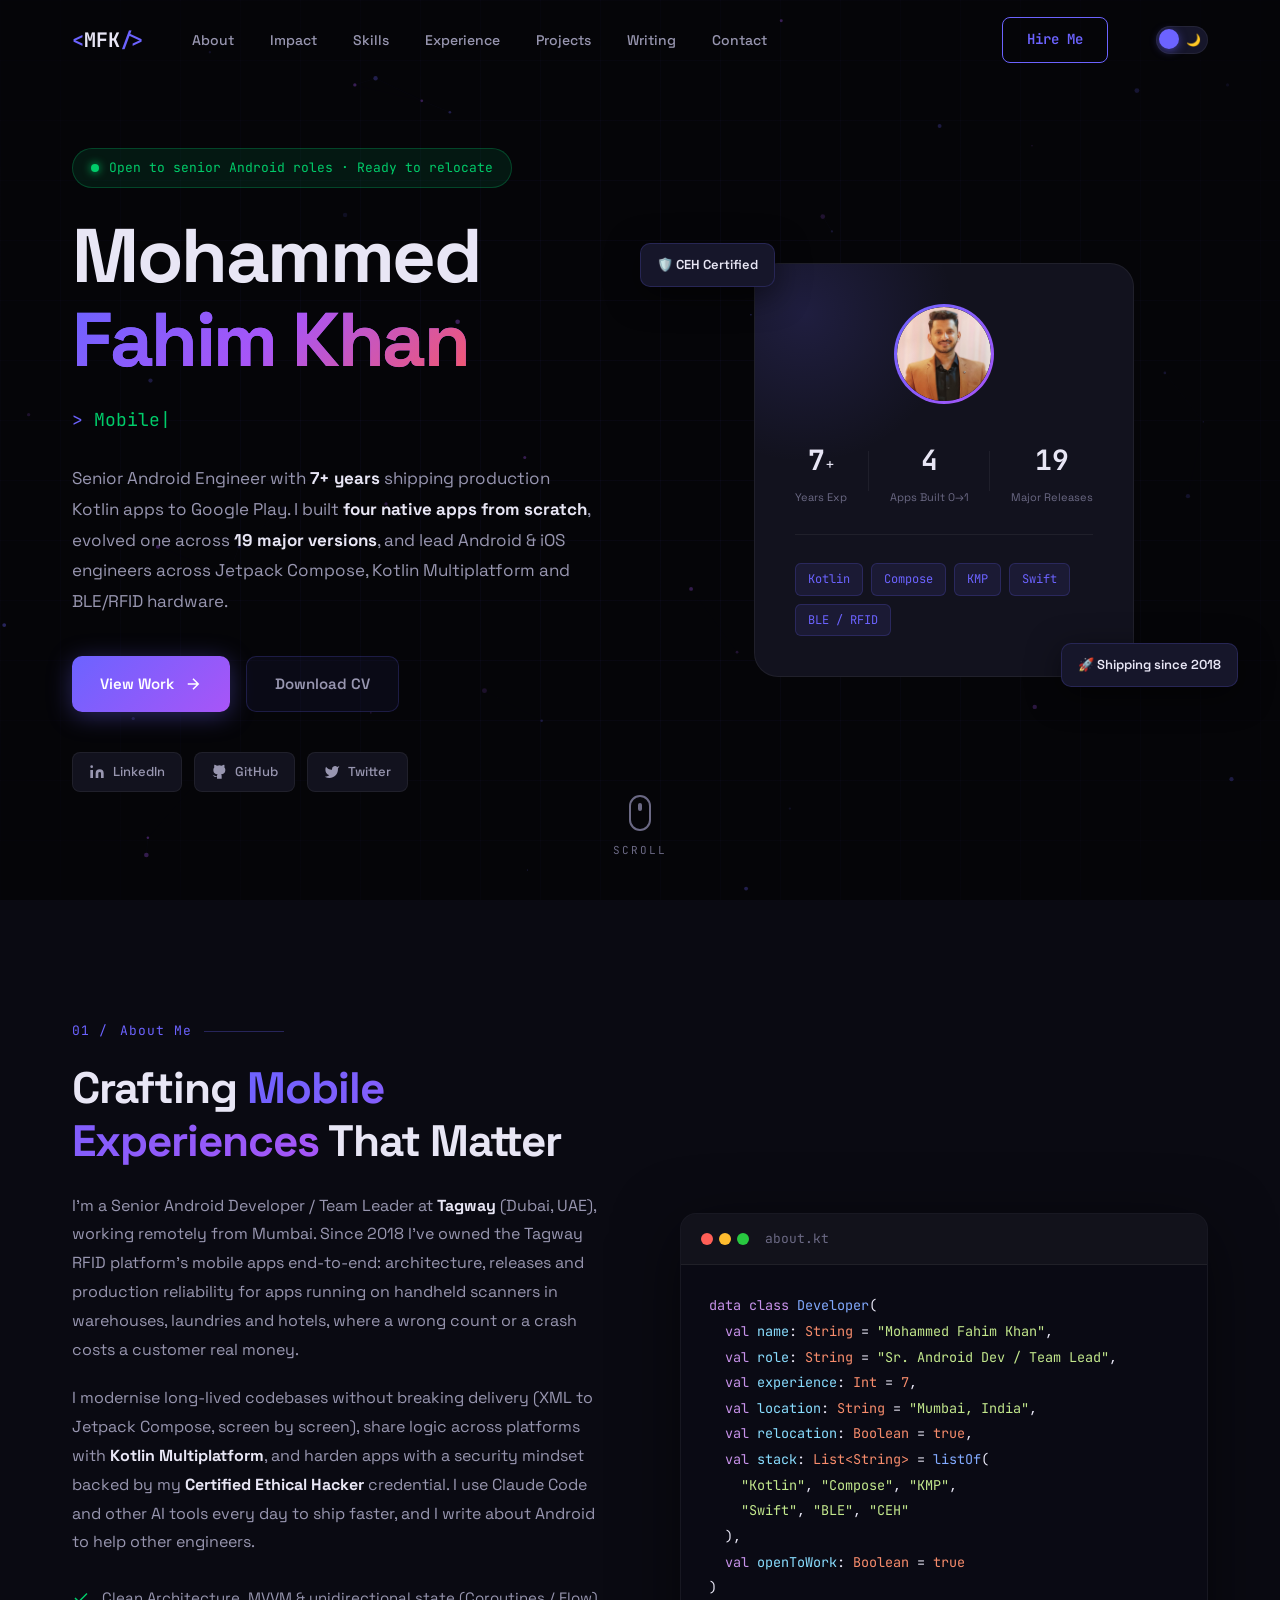
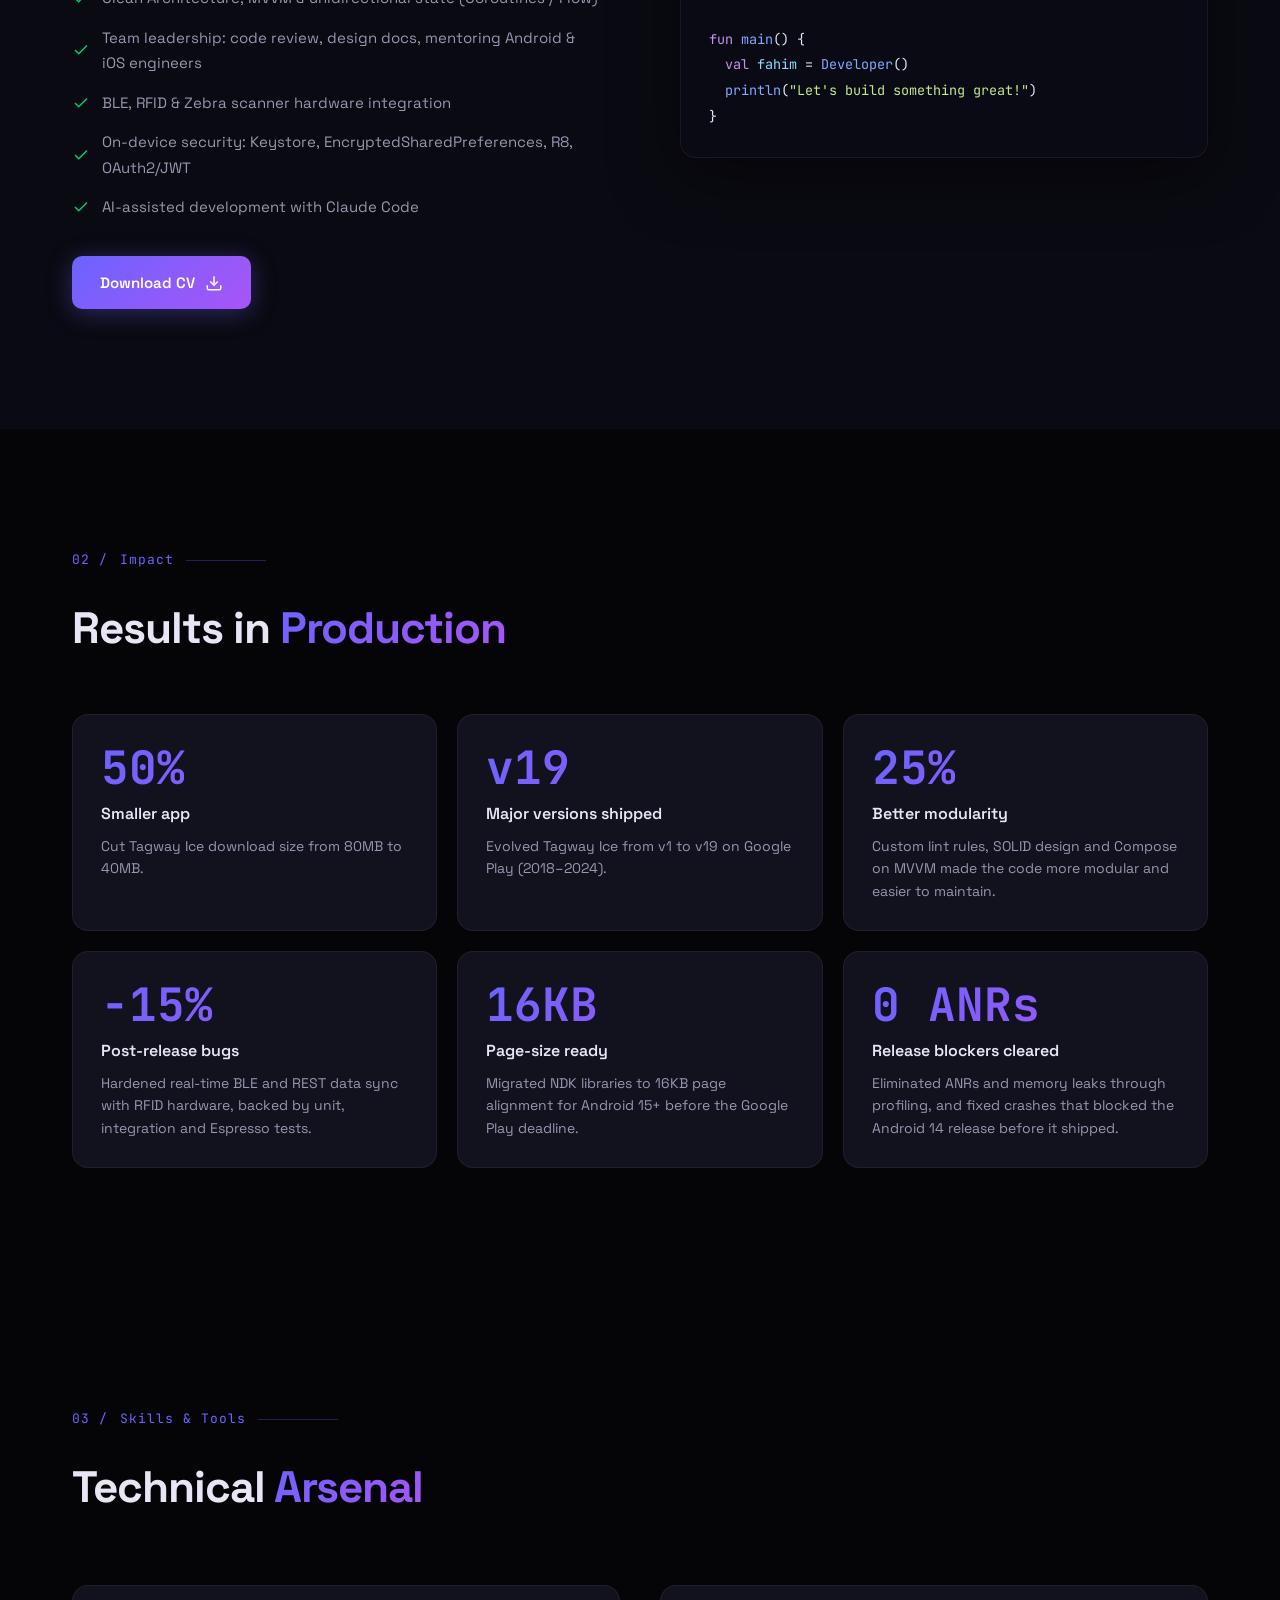
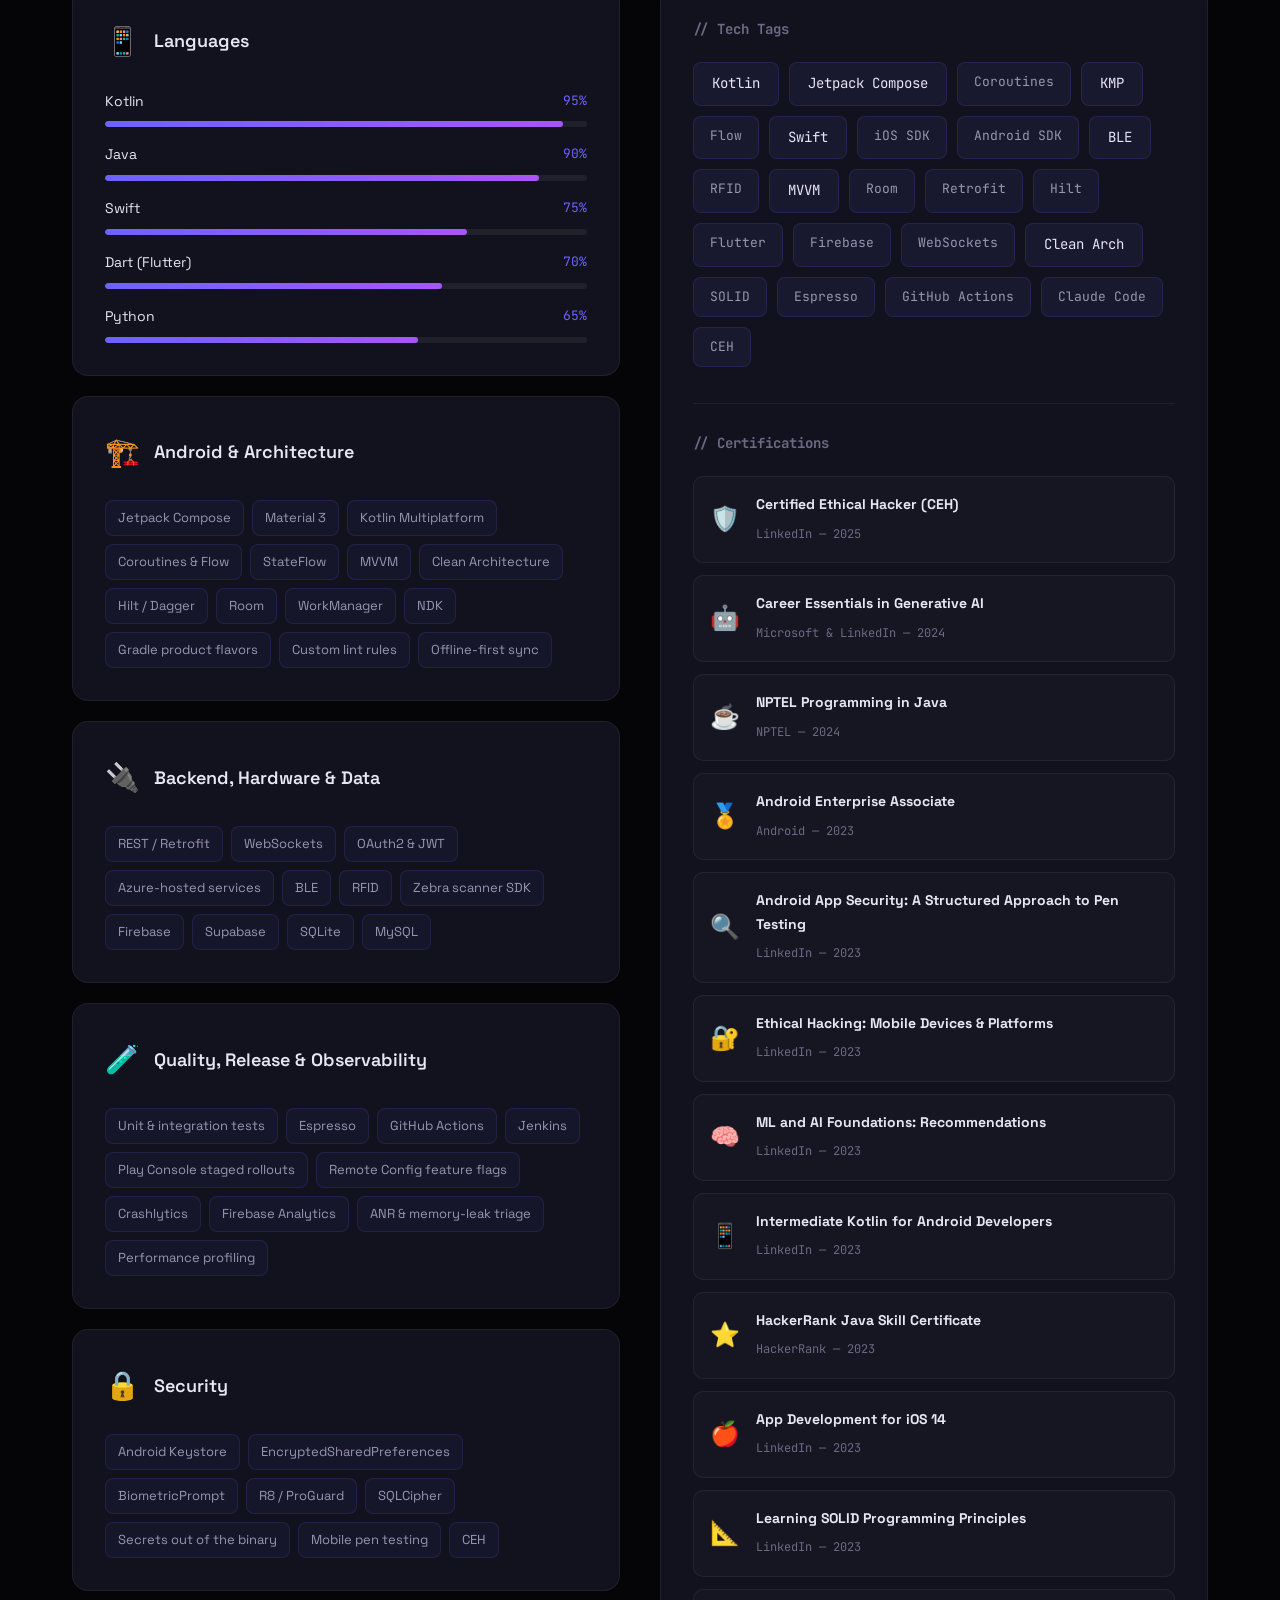
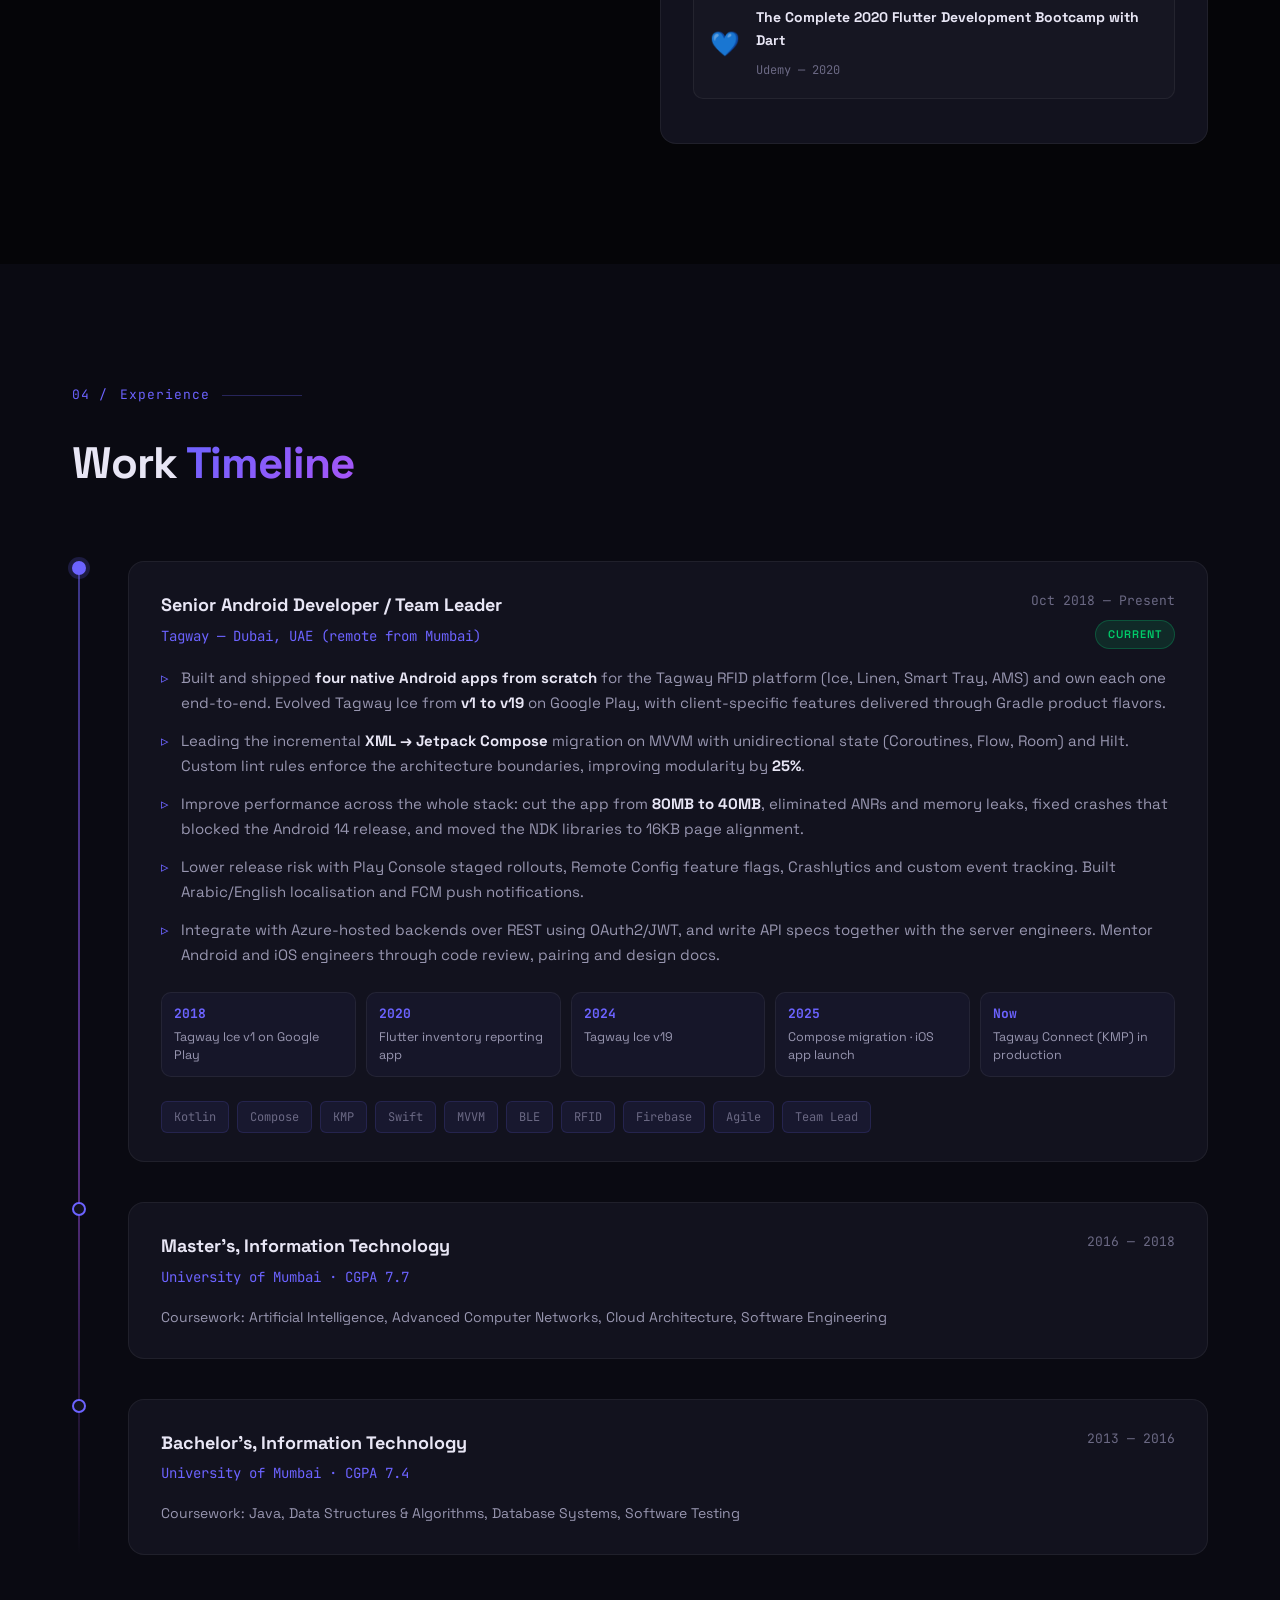
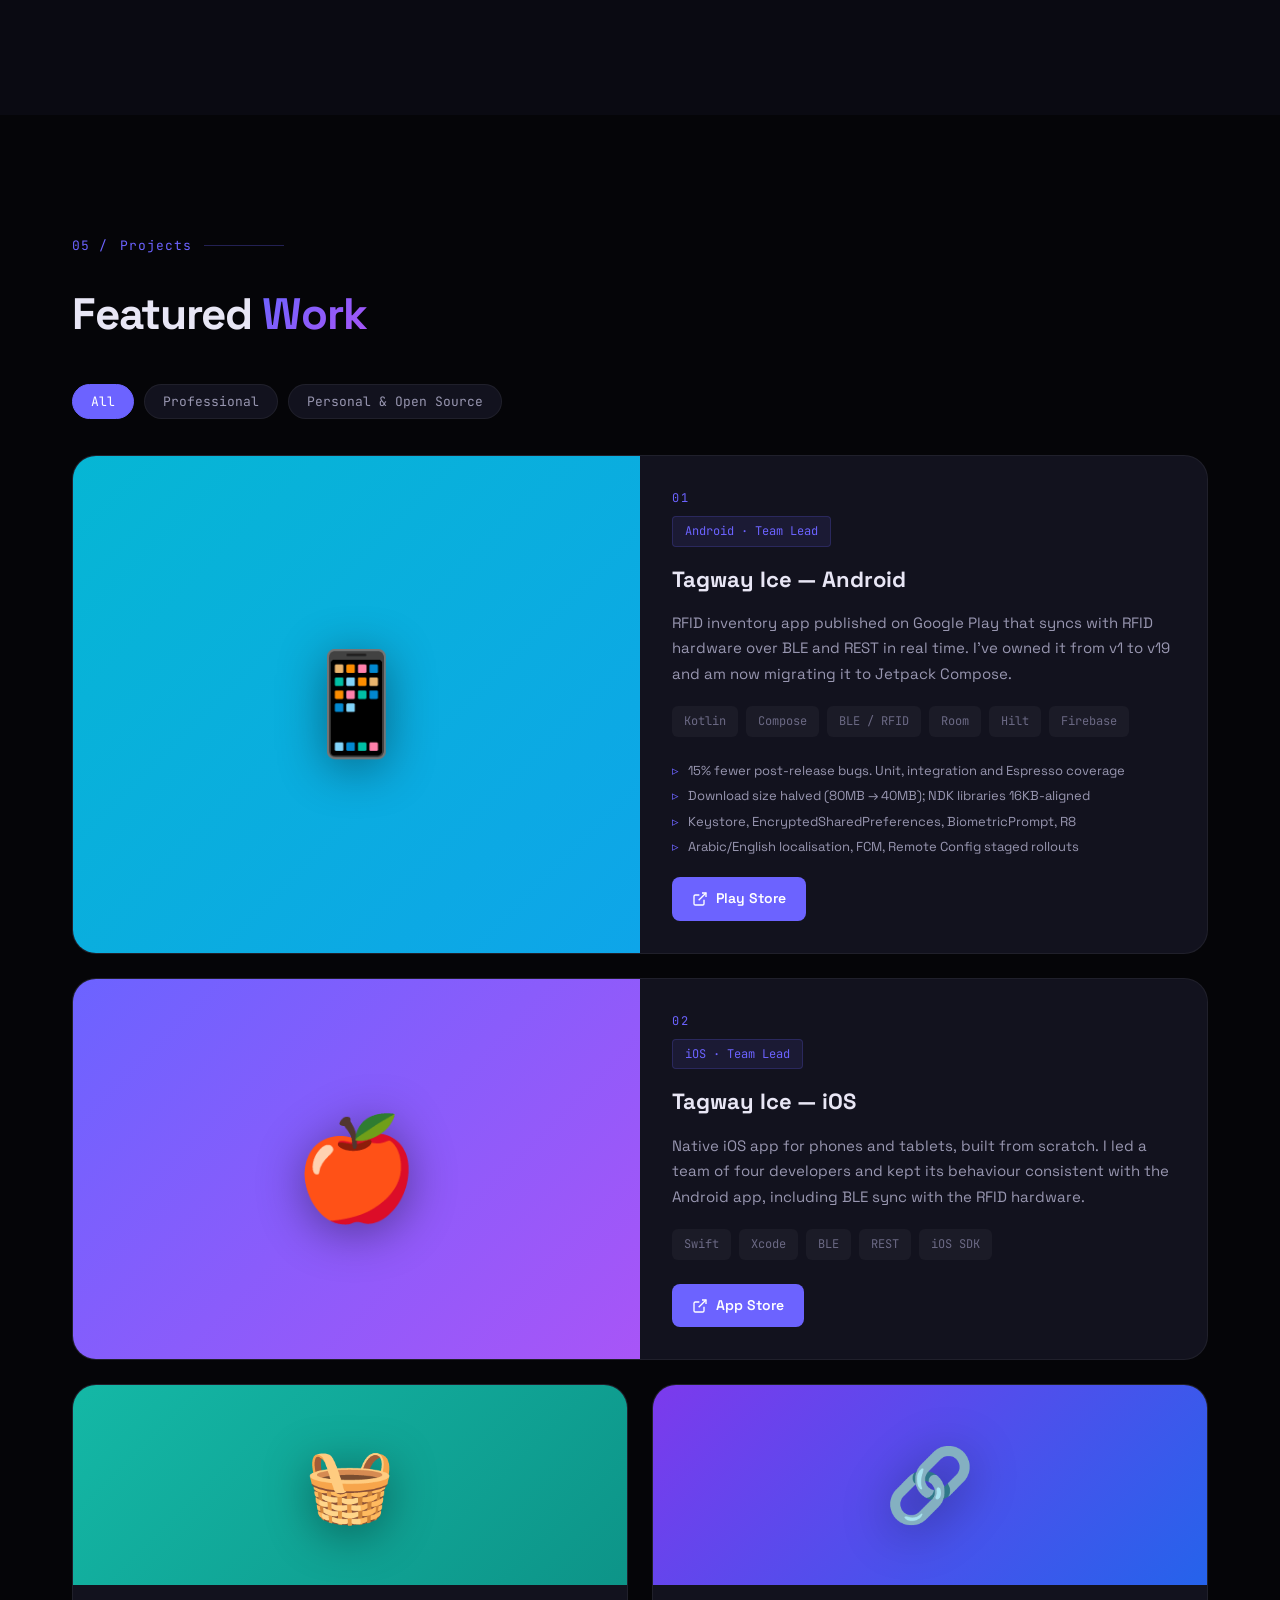
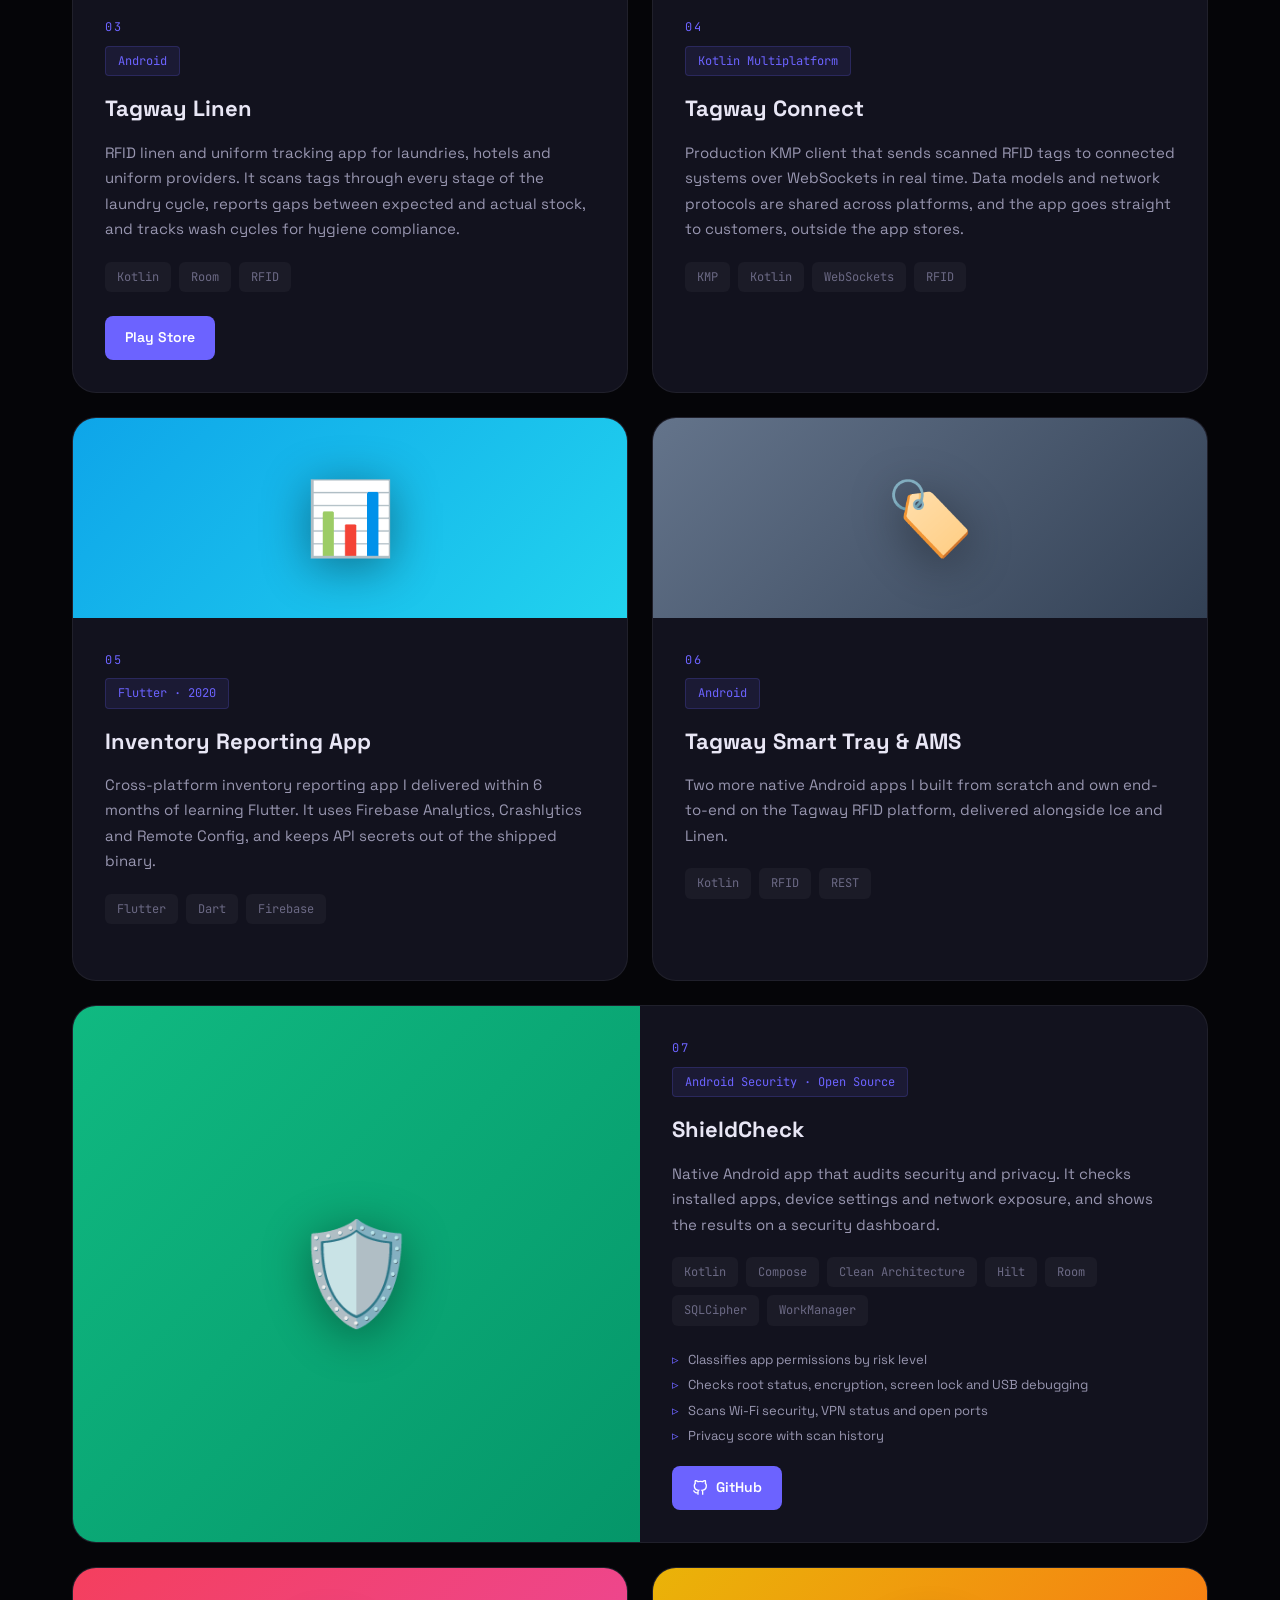
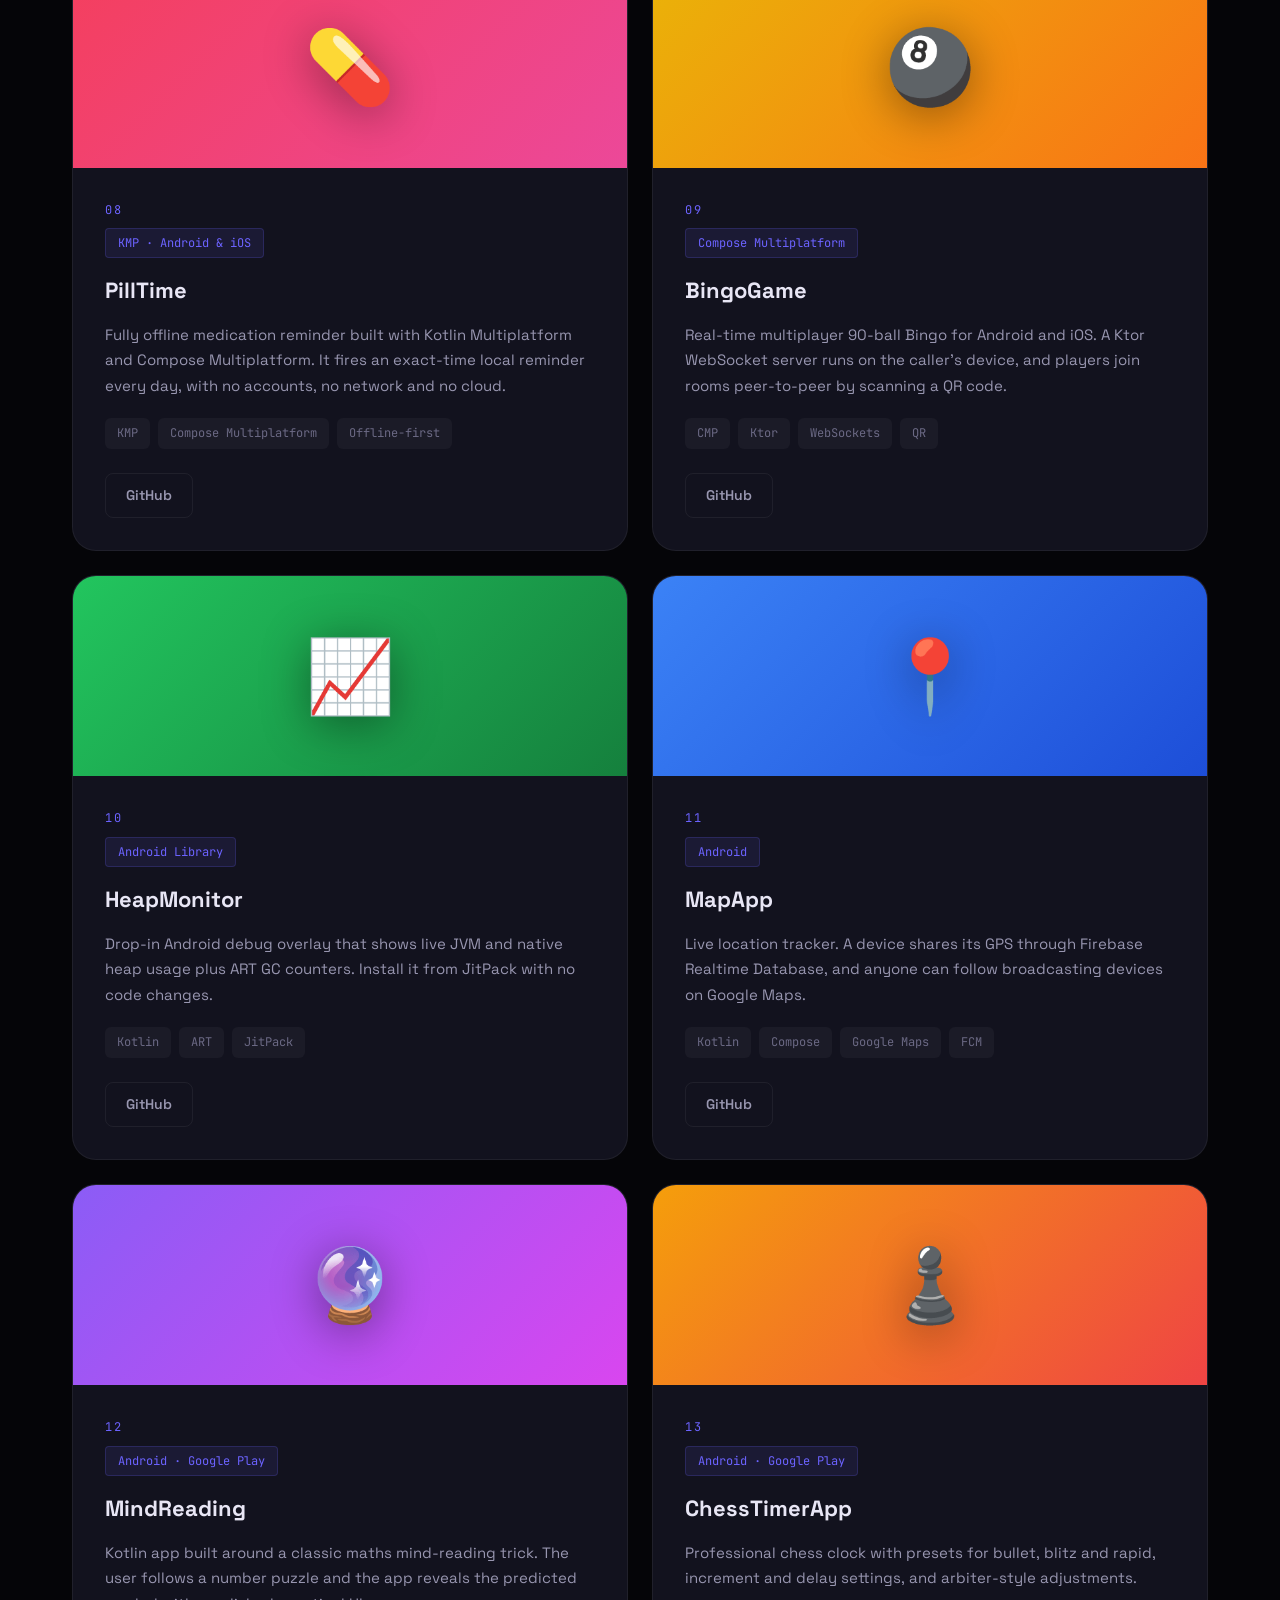
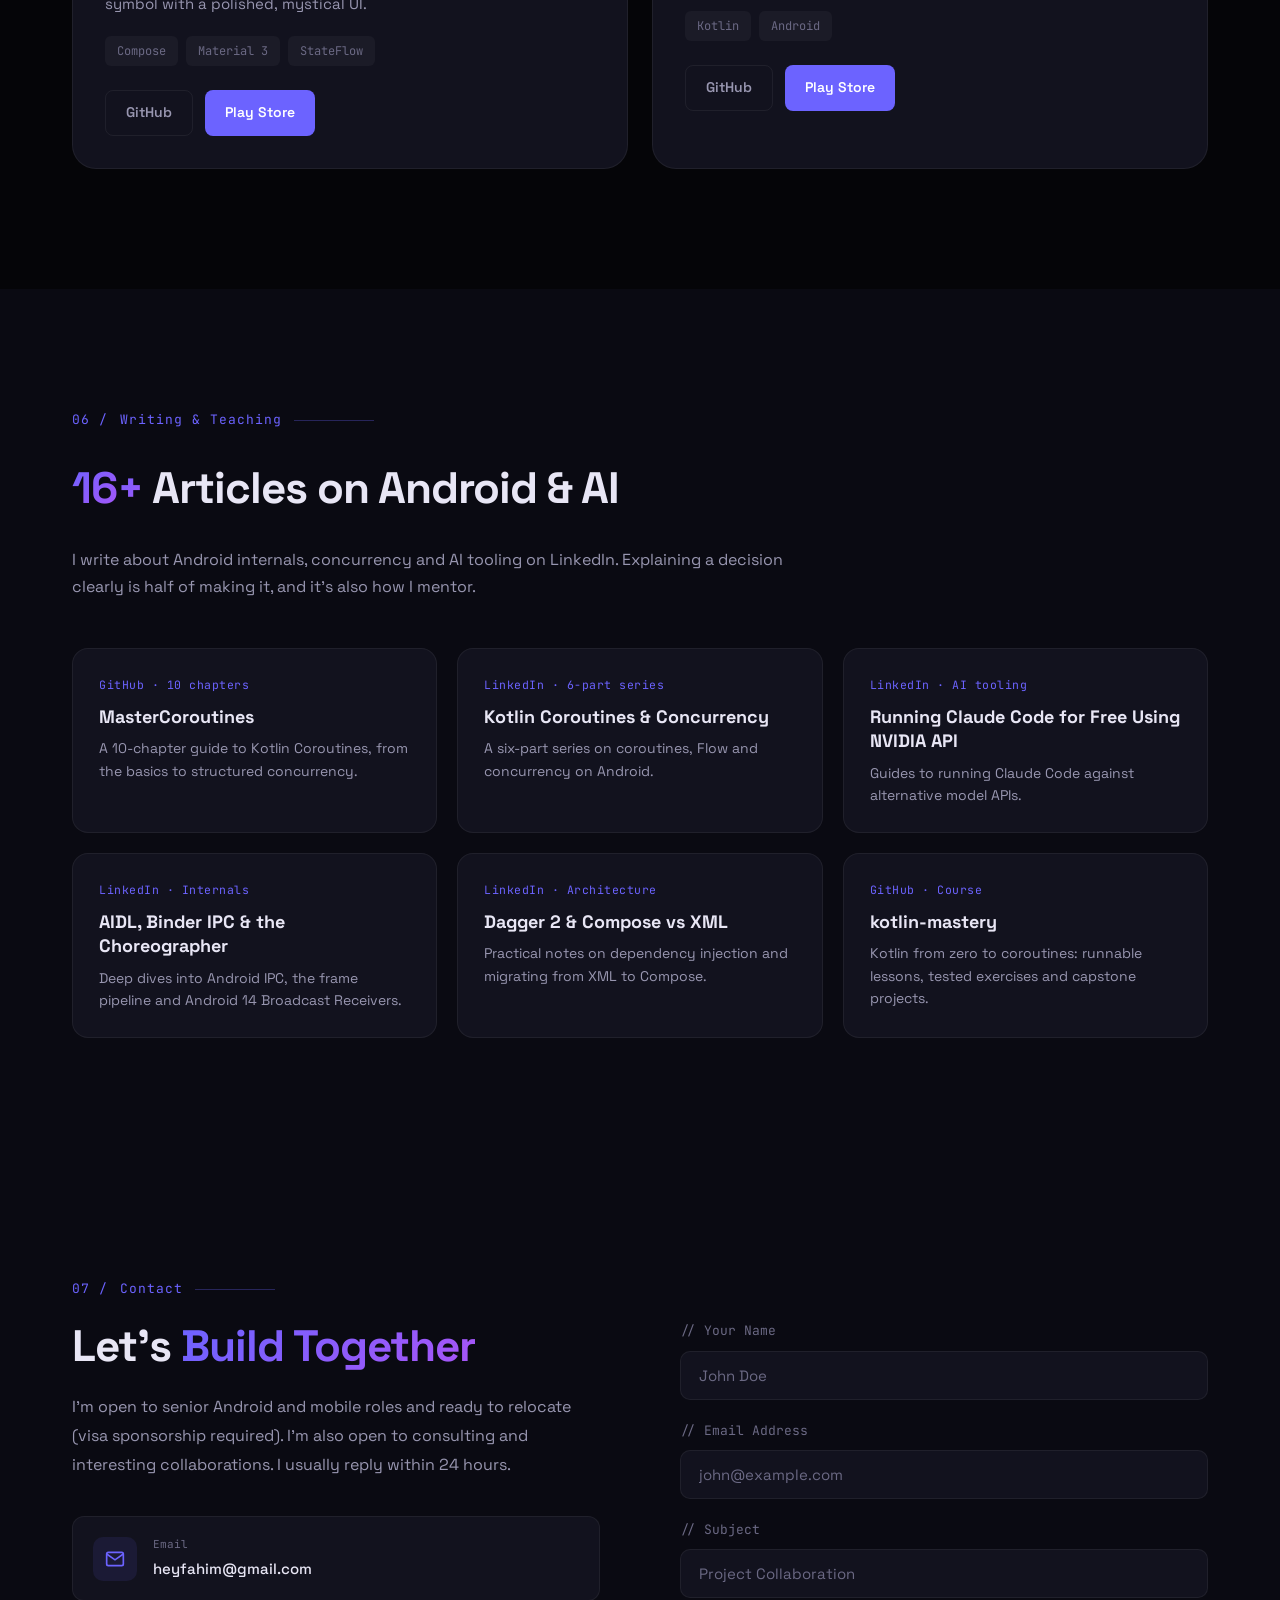
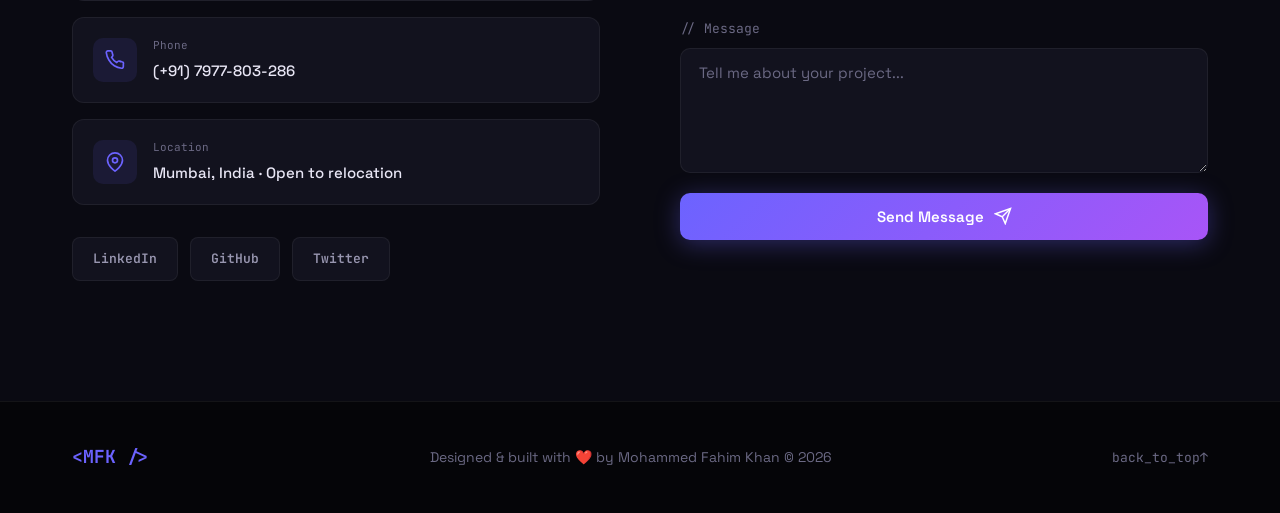
==== commit 1ba32002: "feat: general-purpose resume for Download CV - Replace assets/Fahim_Resume.pdf with a 2-page general" ====
--- a/index.html
+++ b/index.html
@@ -111,7 +111,7 @@
             <span>View Work</span>
             <svg viewBox="0 0 24 24" fill="none" stroke="currentColor" stroke-width="2"><path d="M5 12h14M12 5l7 7-7 7"/></svg>
           </a>
-          <a href="./assets/Fahim_Resume.pdf" target="_blank" rel="noopener" class="btn btn-ghost magnetic">Download CV</a>
+          <a href="./assets/Fahim_Resume.pdf" download="Mohammed_Fahim_Khan_Resume.pdf" class="btn btn-ghost magnetic">Download CV</a>
         </div>
         <div class="hero-social intro" style="--i:6">
           <a href="https://www.linkedin.com/in/ifahimkhan/" target="_blank" rel="noopener" class="social-chip" aria-label="LinkedIn">
@@ -209,7 +209,7 @@
               AI-assisted development with Claude Code
             </div>
           </div>
-          <a href="./assets/Fahim_Resume.pdf" target="_blank" rel="noopener" class="btn btn-primary magnetic">
+          <a href="./assets/Fahim_Resume.pdf" download="Mohammed_Fahim_Khan_Resume.pdf" class="btn btn-primary magnetic">
             <span>Download CV</span>
             <svg viewBox="0 0 24 24" fill="none" stroke="currentColor" stroke-width="2"><path d="M21 15v4a2 2 0 0 1-2 2H5a2 2 0 0 1-2-2v-4"/><polyline points="7 10 12 15 17 10"/><line x1="12" y1="15" x2="12" y2="3"/></svg>
           </a>
@@ -551,7 +551,7 @@
             <div class="timeline-header">
               <div>
                 <div class="job-title">Master's, Information Technology</div>
-                <div class="company">CGPA 7.7</div>
+                <div class="company">University of Mumbai · CGPA 7.7</div>
               </div>
               <div class="job-meta">
                 <span class="job-date">2016 — 2018</span>
@@ -569,7 +569,7 @@
             <div class="timeline-header">
               <div>
                 <div class="job-title">Bachelor's, Information Technology</div>
-                <div class="company">CGPA 7.4</div>
+                <div class="company">University of Mumbai · CGPA 7.4</div>
               </div>
               <div class="job-meta">
                 <span class="job-date">2013 — 2016</span>
@@ -659,7 +659,10 @@
             <h3>Tagway Linen</h3>
             <p>RFID linen and uniform tracking app for laundries, hotels and uniform providers. It scans tags through every stage of the laundry cycle, reports gaps between expected and actual stock, and tracks wash cycles for hygiene compliance.</p>
             <div class="project-tech">
-              <span>Kotlin</span><span>Room</span><span>Offline-first</span><span>RFID</span>
+              <span>Kotlin</span><span>Room</span><span>RFID</span>
+            </div>
+            <div class="project-links">
+              <a href="https://play.google.com/store/apps/details?id=com.tagwayrfid.laundry" target="_blank" rel="noopener" class="proj-link">Play Store</a>
             </div>
           </div>
         </div>
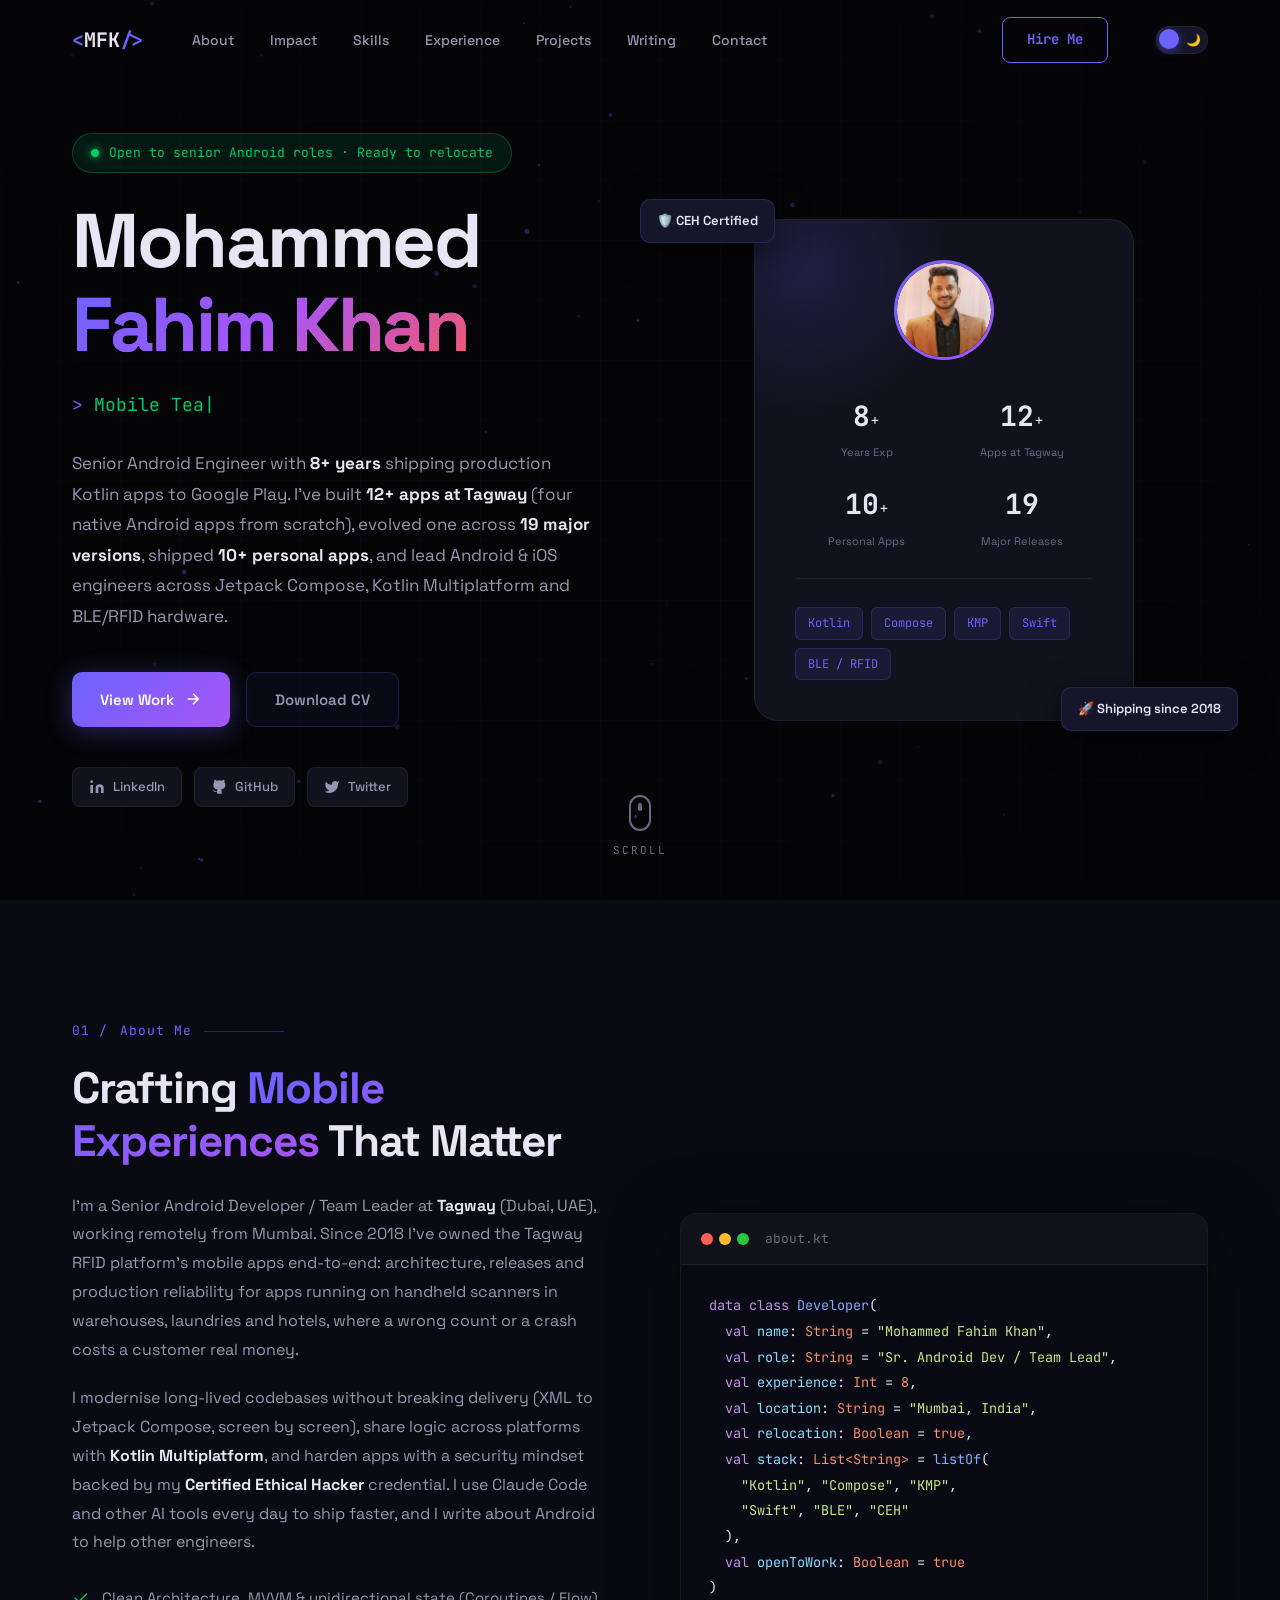
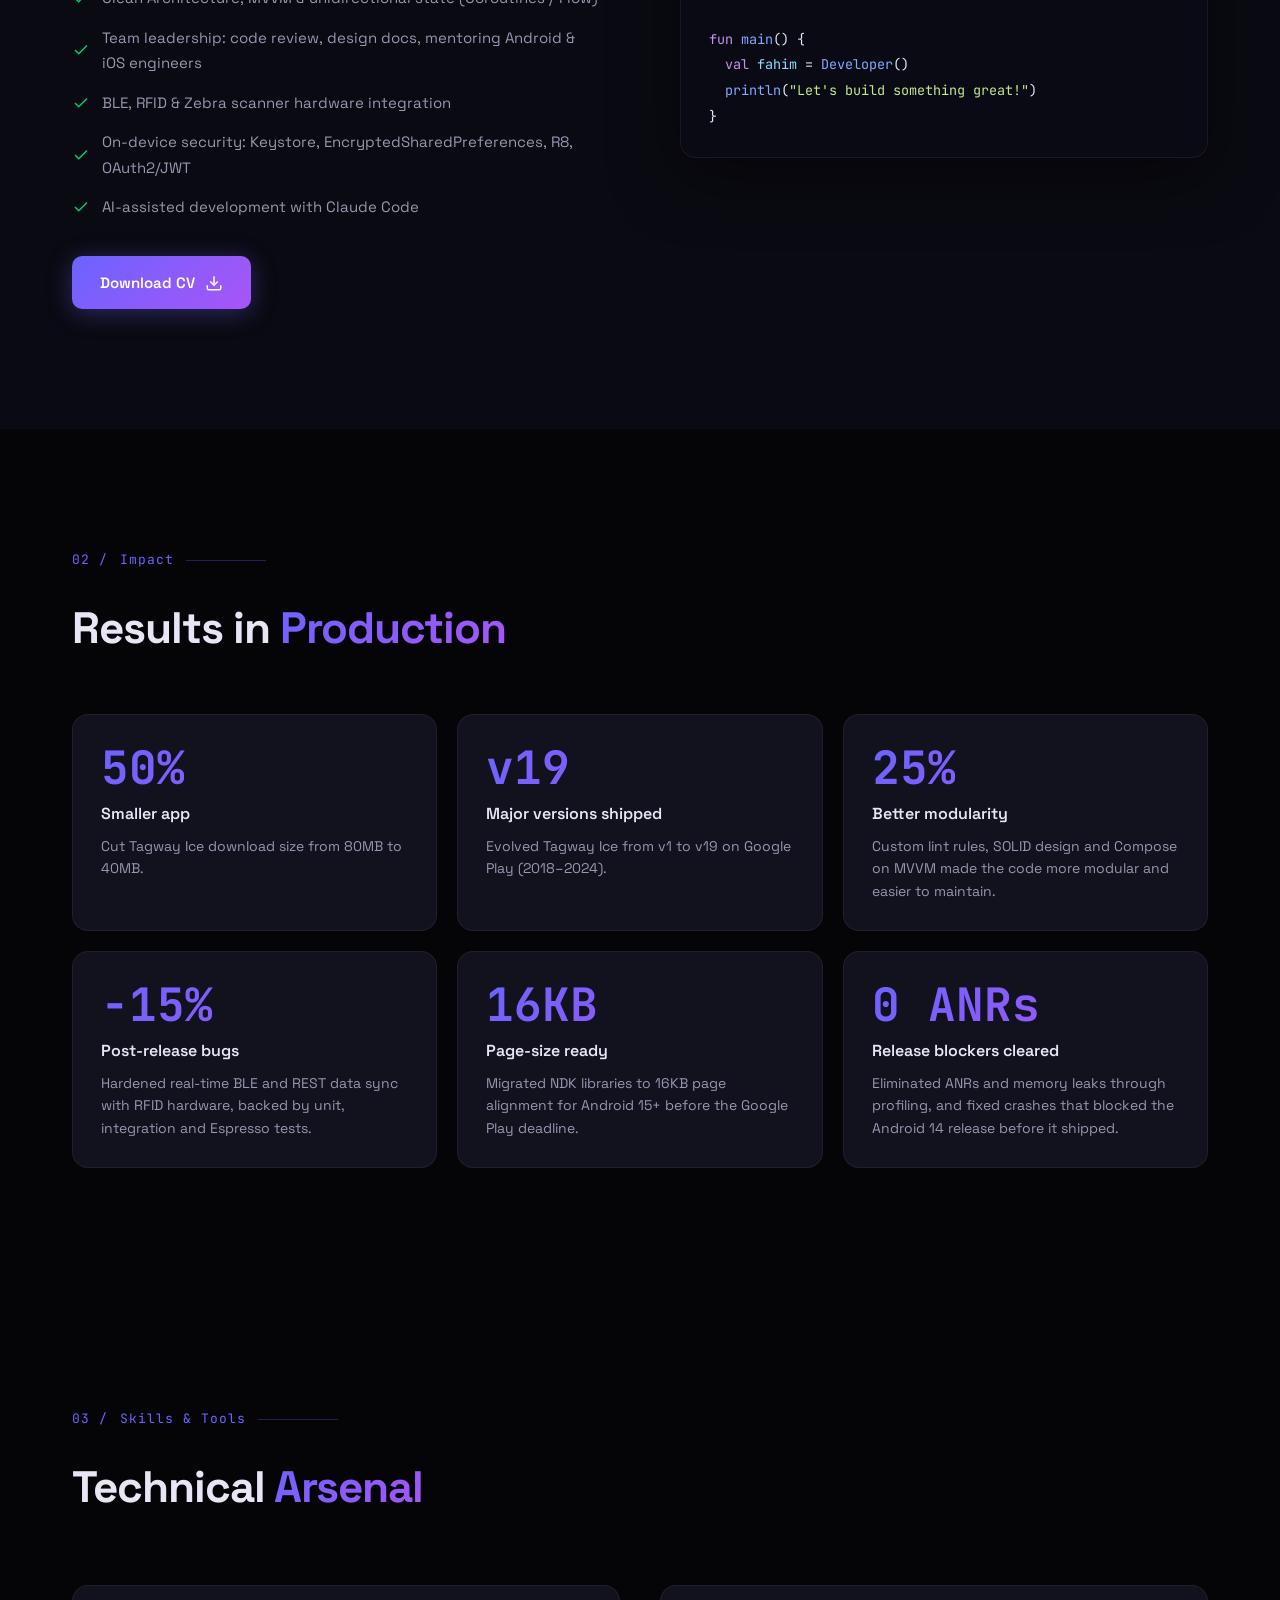
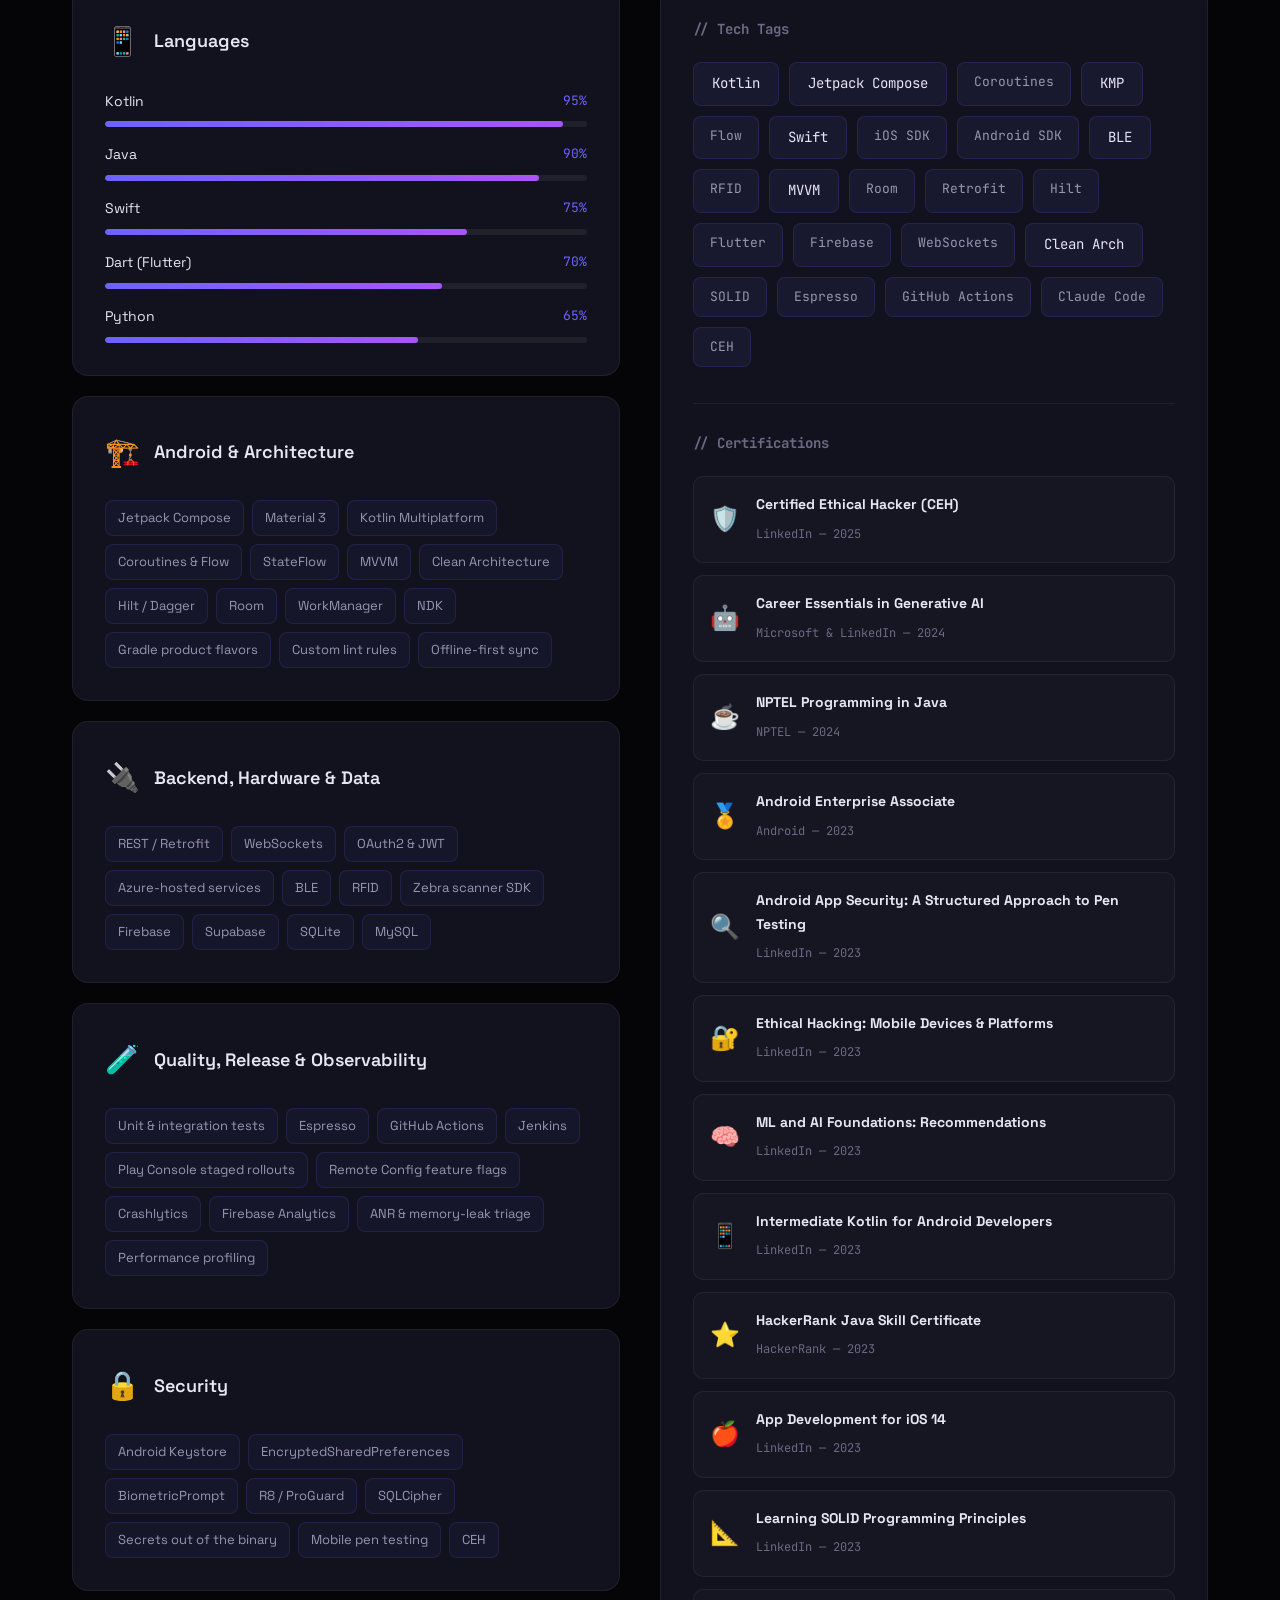
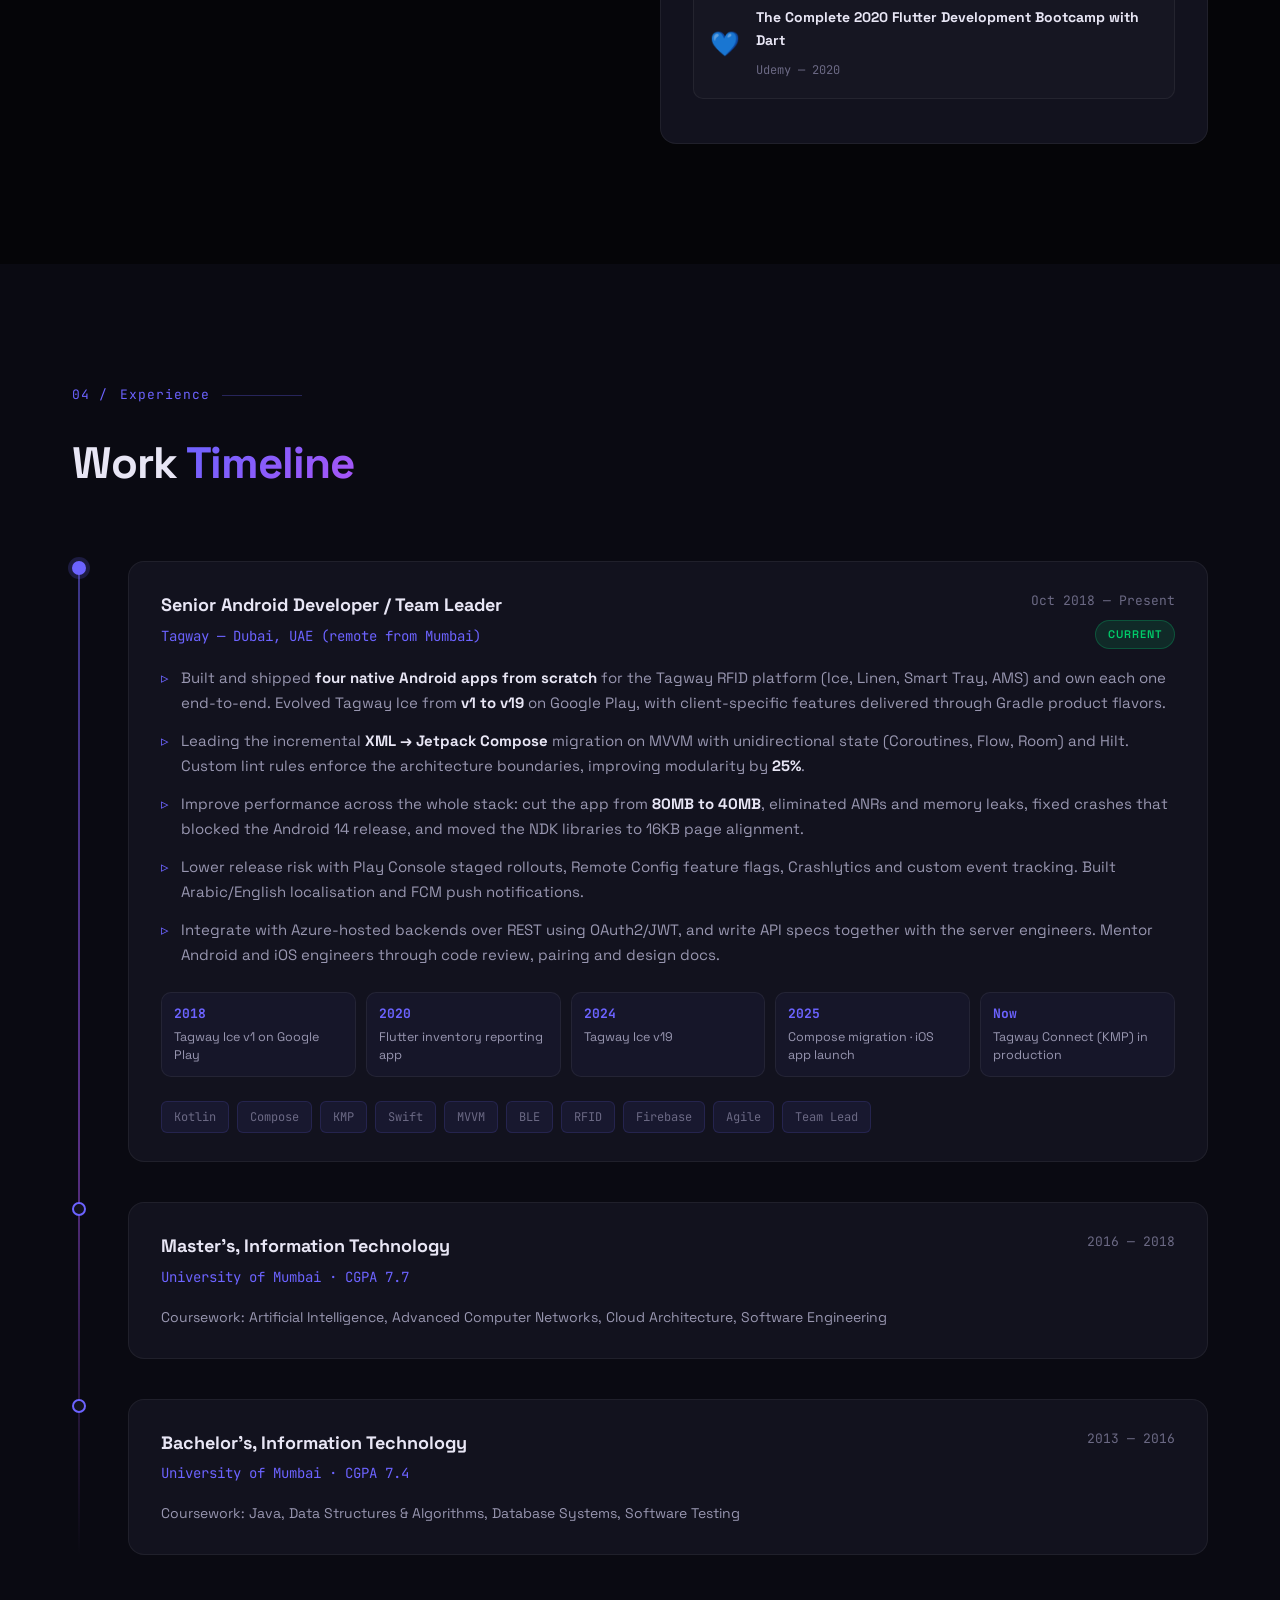
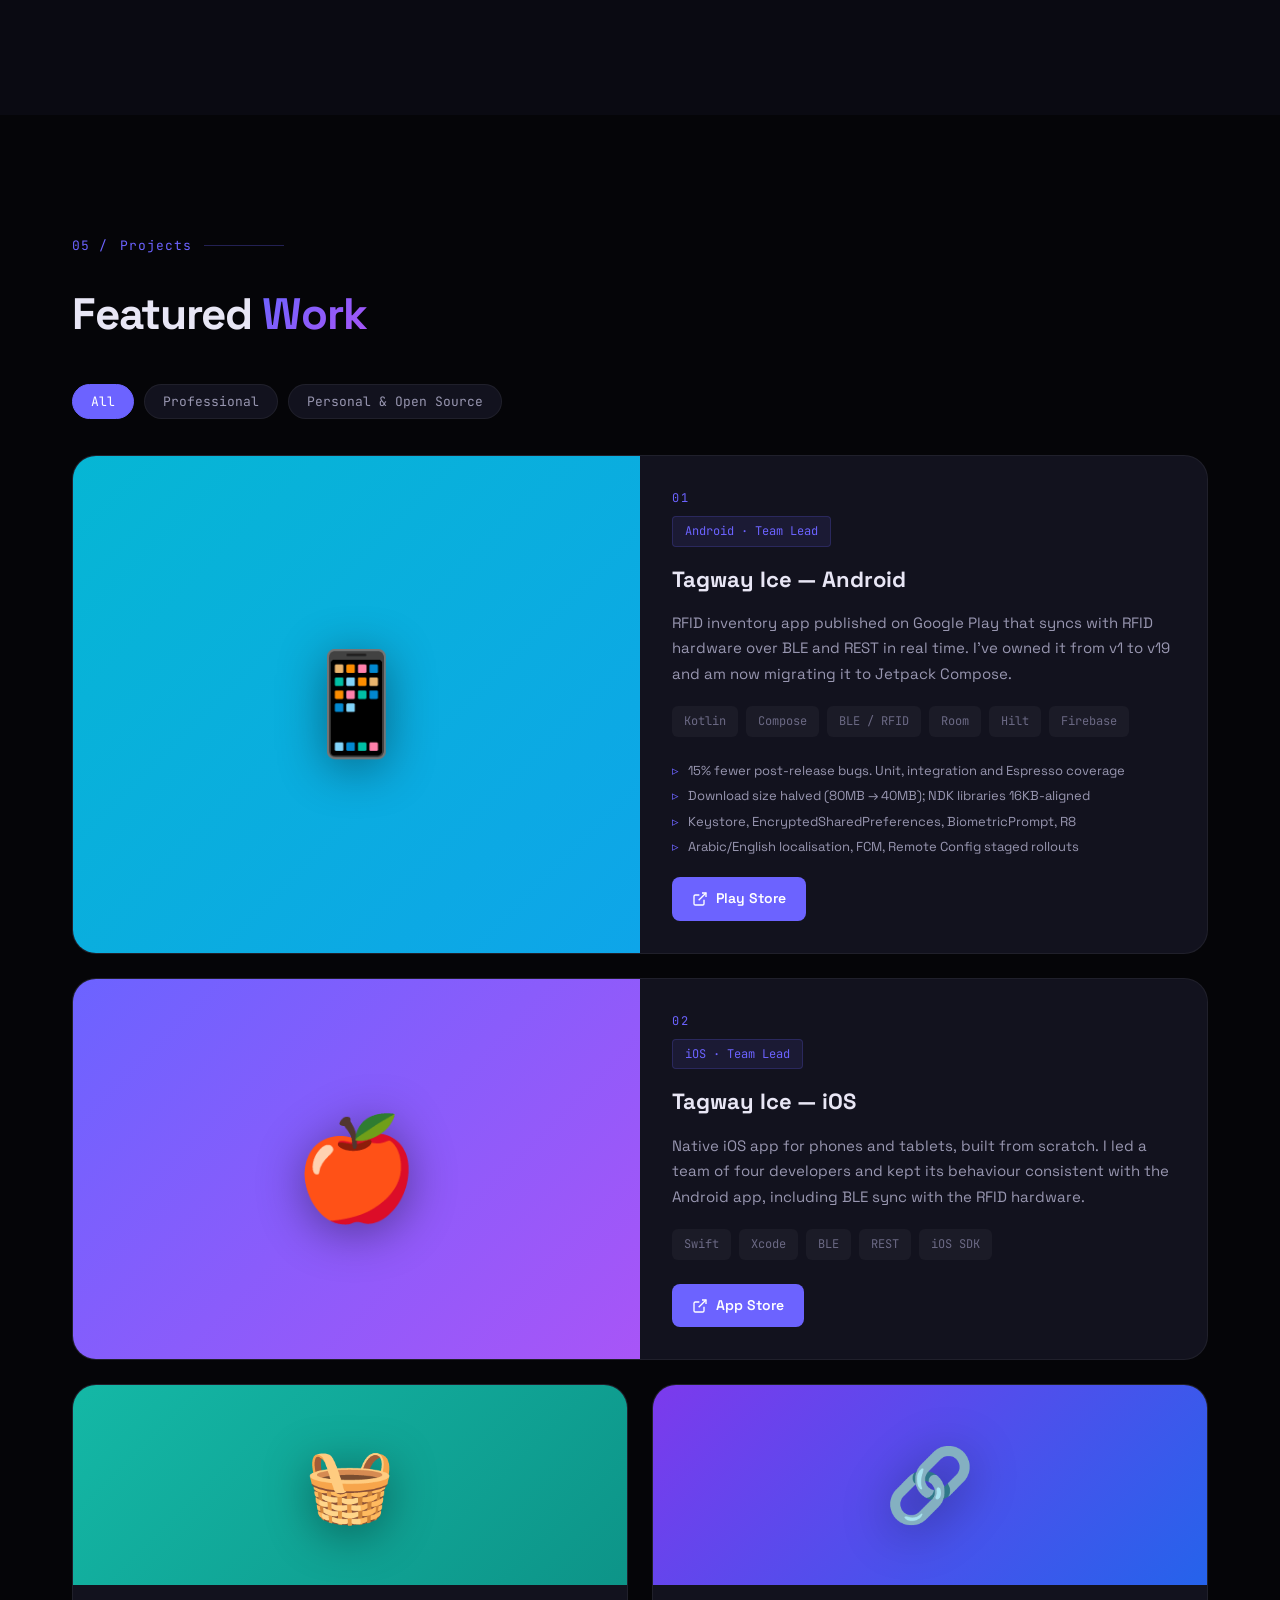
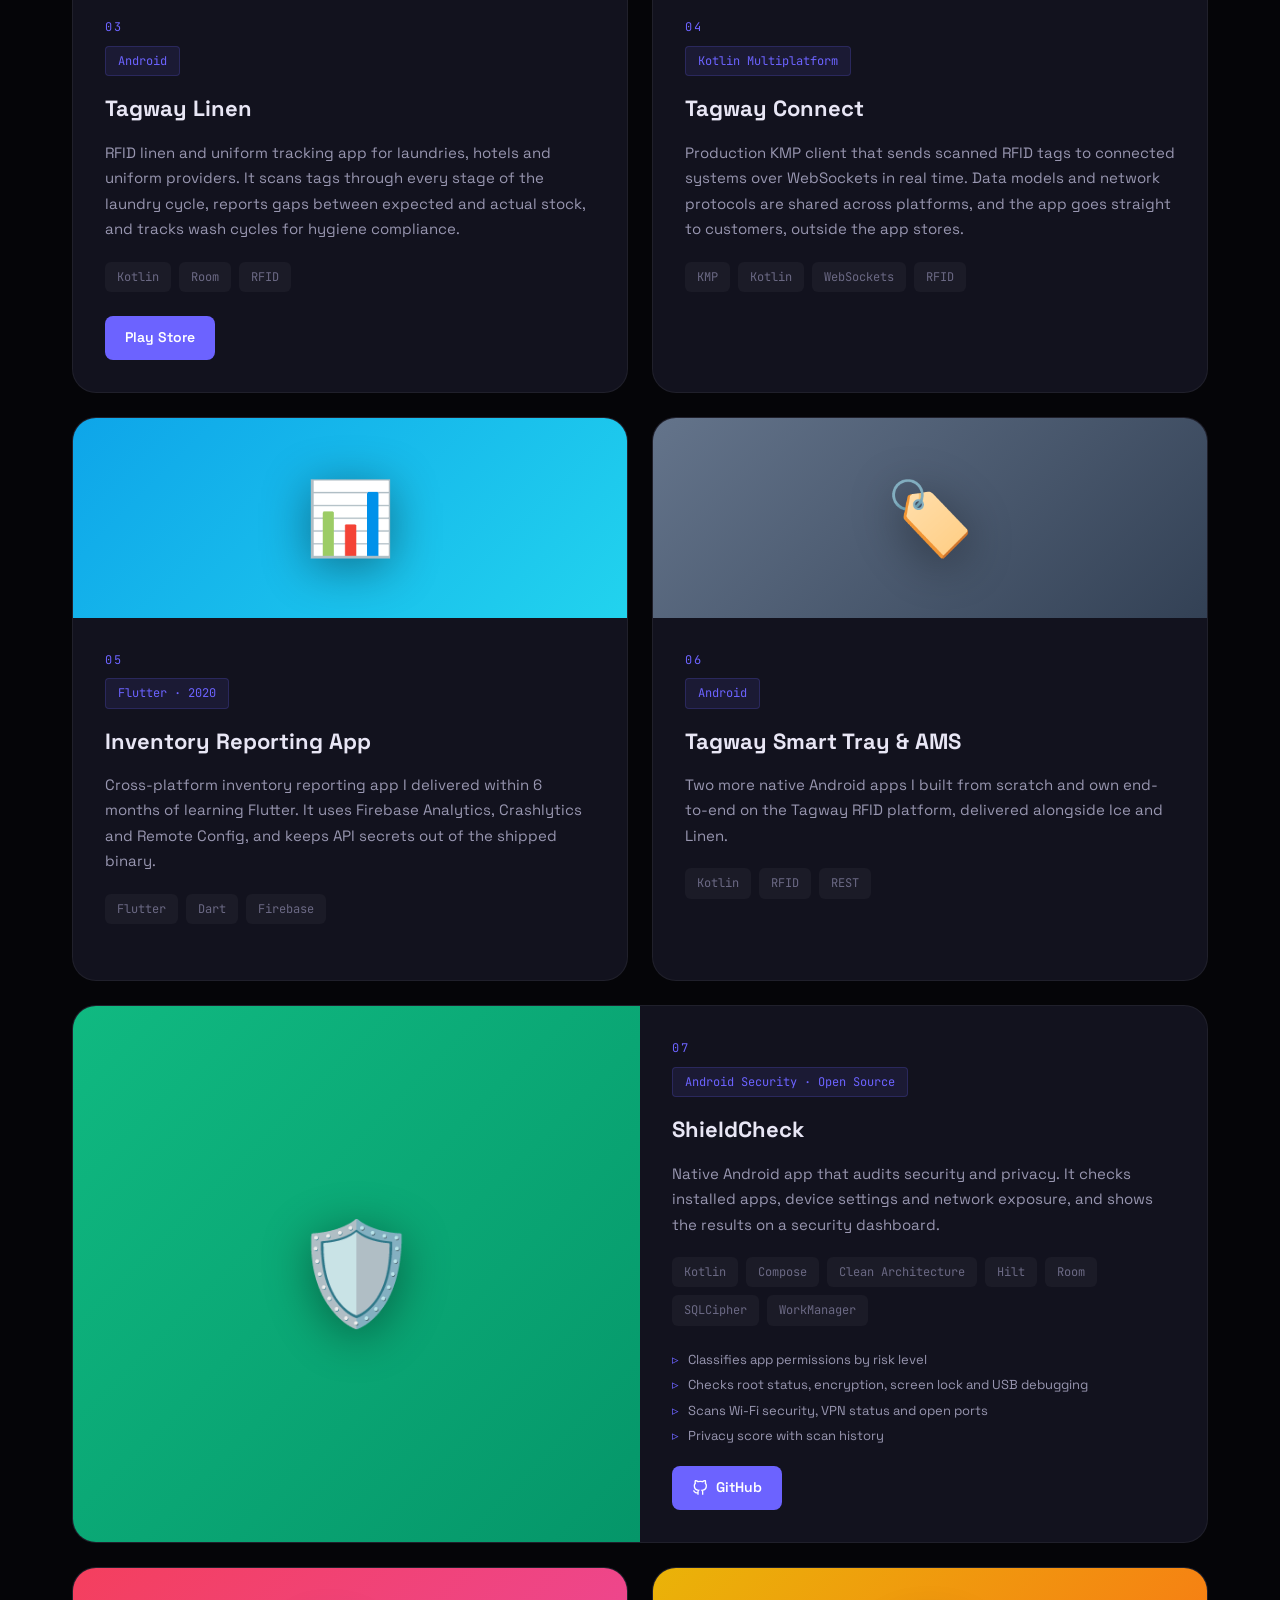
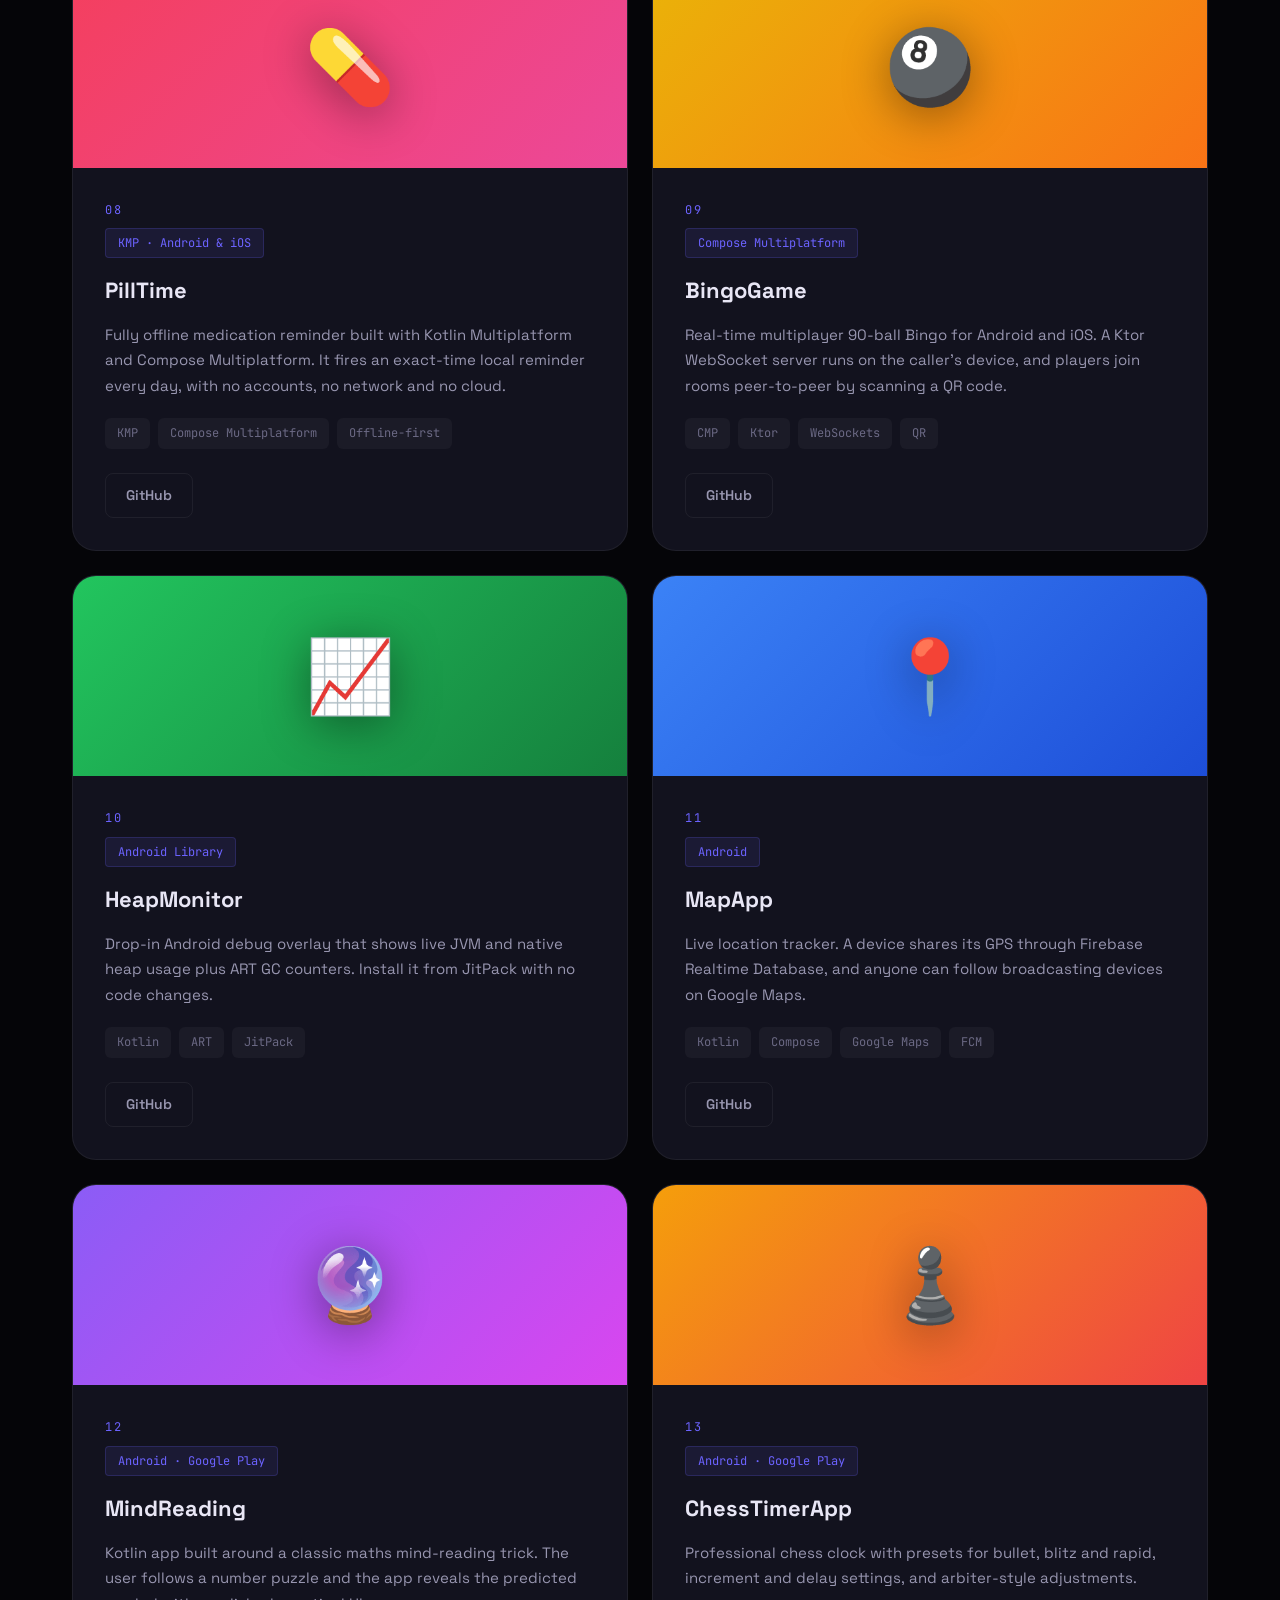
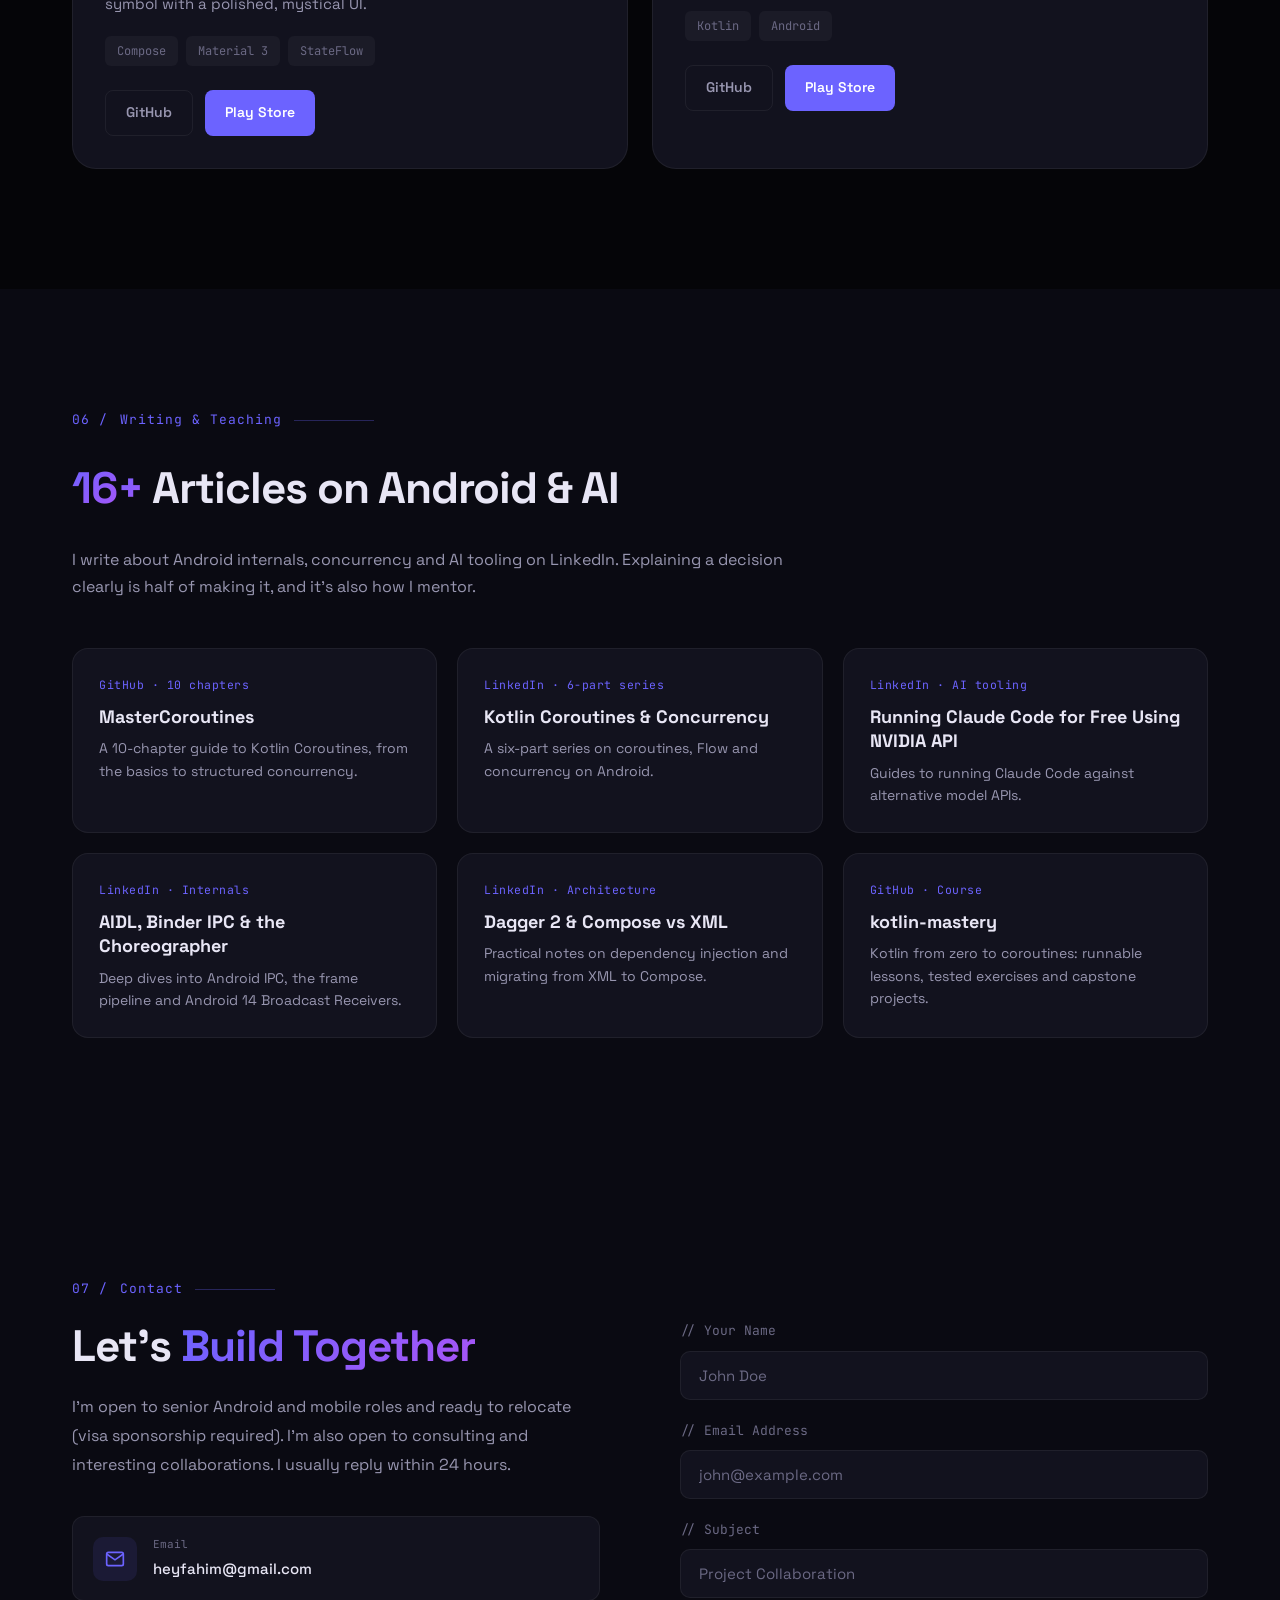
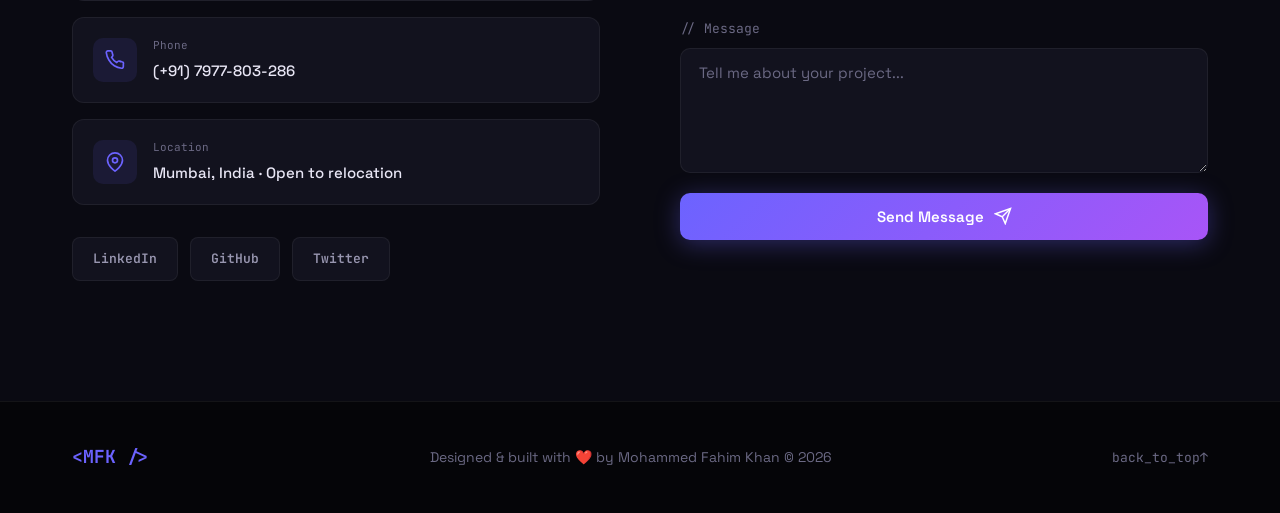
==== commit f6c6c0af: "feat: 8+ years, Tagway/personal app counts, animations under reduced motion - Update experience to 8" ====
--- a/index.html
+++ b/index.html
@@ -4,12 +4,12 @@
   <meta charset="UTF-8" />
   <meta name="viewport" content="width=device-width, initial-scale=1.0" />
   <title>Mohammed Fahim Khan — Senior Android Engineer / Team Lead</title>
-  <meta name="description" content="Senior Android Engineer with 7+ years shipping production Kotlin apps: Jetpack Compose, Kotlin Multiplatform, BLE/RFID hardware, mobile security (CEH). Open to relocation." />
+  <meta name="description" content="Senior Android Engineer with 8+ years shipping production Kotlin apps: Jetpack Compose, Kotlin Multiplatform, BLE/RFID hardware, mobile security (CEH). Open to relocation." />
   <meta name="theme-color" content="#050508" />
   <link rel="canonical" href="https://ifahimkhan.github.io/" />
   <meta property="og:type" content="website" />
   <meta property="og:title" content="Mohammed Fahim Khan — Senior Android Engineer" />
-  <meta property="og:description" content="7+ years shipping Kotlin apps to Google Play. Compose, KMP, BLE/RFID, CEH-certified mobile security." />
+  <meta property="og:description" content="8+ years shipping Kotlin apps to Google Play. Compose, KMP, BLE/RFID, CEH-certified mobile security." />
   <meta property="og:url" content="https://ifahimkhan.github.io/" />
   <meta property="og:image" content="https://ifahimkhan.github.io/assets/images/ifahimkhan.jpg" />
   <meta name="twitter:card" content="summary" />
@@ -102,8 +102,8 @@
           <span class="cursor-blink">|</span>
         </div>
         <p class="hero-bio intro" style="--i:4">
-          Senior Android Engineer with <strong>7+ years</strong> shipping production Kotlin apps to Google Play.
-          I built <strong>four native apps from scratch</strong>, evolved one across <strong>19 major versions</strong>,
+          Senior Android Engineer with <strong>8+ years</strong> shipping production Kotlin apps to Google Play.
+          I’ve built <strong>12+ apps at Tagway</strong> (four native Android apps from scratch), evolved one across <strong>19 major versions</strong>, shipped <strong>10+ personal apps</strong>,
           and lead Android &amp; iOS engineers across Jetpack Compose, Kotlin Multiplatform and BLE/RFID hardware.
         </p>
         <div class="hero-actions intro" style="--i:5">
@@ -137,15 +137,17 @@
             </div>
             <div class="card-stats">
               <div class="stat-item">
-                <span class="stat-num count-up" data-target="7">7</span><span>+</span>
+                <span class="stat-num count-up" data-target="8">8</span><span class="stat-plus">+</span>
                 <span class="stat-label">Years Exp</span>
               </div>
-              <div class="stat-divider"></div>
               <div class="stat-item">
-                <span class="stat-num count-up" data-target="4">4</span>
-                <span class="stat-label">Apps Built 0→1</span>
-              </div>
-              <div class="stat-divider"></div>
+                <span class="stat-num count-up" data-target="12">12</span><span class="stat-plus">+</span>
+                <span class="stat-label">Apps at Tagway</span>
+              </div>
+              <div class="stat-item">
+                <span class="stat-num count-up" data-target="10">10</span><span class="stat-plus">+</span>
+                <span class="stat-label">Personal Apps</span>
+              </div>
               <div class="stat-item">
                 <span class="stat-num count-up" data-target="19">19</span>
                 <span class="stat-label">Major Releases</span>
@@ -226,7 +228,7 @@
               <pre><code><span class="c-keyword">data class</span> <span class="c-class">Developer</span>(
   <span class="c-keyword">val</span> <span class="c-var">name</span>: <span class="c-type">String</span> = <span class="c-string">"Mohammed Fahim Khan"</span>,
   <span class="c-keyword">val</span> <span class="c-var">role</span>: <span class="c-type">String</span> = <span class="c-string">"Sr. Android Dev / Team Lead"</span>,
-  <span class="c-keyword">val</span> <span class="c-var">experience</span>: <span class="c-type">Int</span> = <span class="c-num">7</span>,
+  <span class="c-keyword">val</span> <span class="c-var">experience</span>: <span class="c-type">Int</span> = <span class="c-num">8</span>,
   <span class="c-keyword">val</span> <span class="c-var">location</span>: <span class="c-type">String</span> = <span class="c-string">"Mumbai, India"</span>,
   <span class="c-keyword">val</span> <span class="c-var">relocation</span>: <span class="c-type">Boolean</span> = <span class="c-num">true</span>,
   <span class="c-keyword">val</span> <span class="c-var">stack</span>: <span class="c-type">List&lt;String&gt;</span> = <span class="c-func">listOf</span>(
--- a/style.css
+++ b/style.css
@@ -464,8 +464,9 @@
 }
 
 .card-stats {
-  display: flex;
-  justify-content: space-between;
+  display: grid;
+  grid-template-columns: 1fr 1fr;
+  gap: 18px 12px;
   align-items: center;
   margin-bottom: 28px;
   padding-bottom: 28px;
@@ -1054,15 +1055,14 @@
 @keyframes introUp { from { opacity: 0; transform: translateY(18px); } to { opacity: 1; transform: none; } }
 @keyframes introRise { from { opacity: 0; transform: translateY(105%); } to { opacity: 1; transform: none; } }
 
+/* Reduced motion (also on when Windows "Animation effects" is off): keep calm effects —
+   fades, count-ups, typing — and drop movement: slides, floating, pulsing, particles. */
+@keyframes fadeOnly { from { opacity: 0; } to { opacity: 1; } }
 @media (prefers-reduced-motion: reduce) {
   html { scroll-behavior: auto; }
-  *, *::before, *::after {
-    animation-duration: 0.01ms !important;
-    animation-iteration-count: 1 !important;
-    animation-delay: 0ms !important;
-    transition-duration: 0.01ms !important;
-  }
-  .js .reveal:not(.visible) { opacity: 1; }
+  .reveal.visible, .ready .intro, .ready .intro-rise { animation-name: fadeOnly; }
+  .floating-badge, .scroll-wheel, .marker-dot.current, .tag-dot { animation: none; }
+  .project-card:hover .project-mockup { transform: none; }
 }
 
 @keyframes fadeUp {
